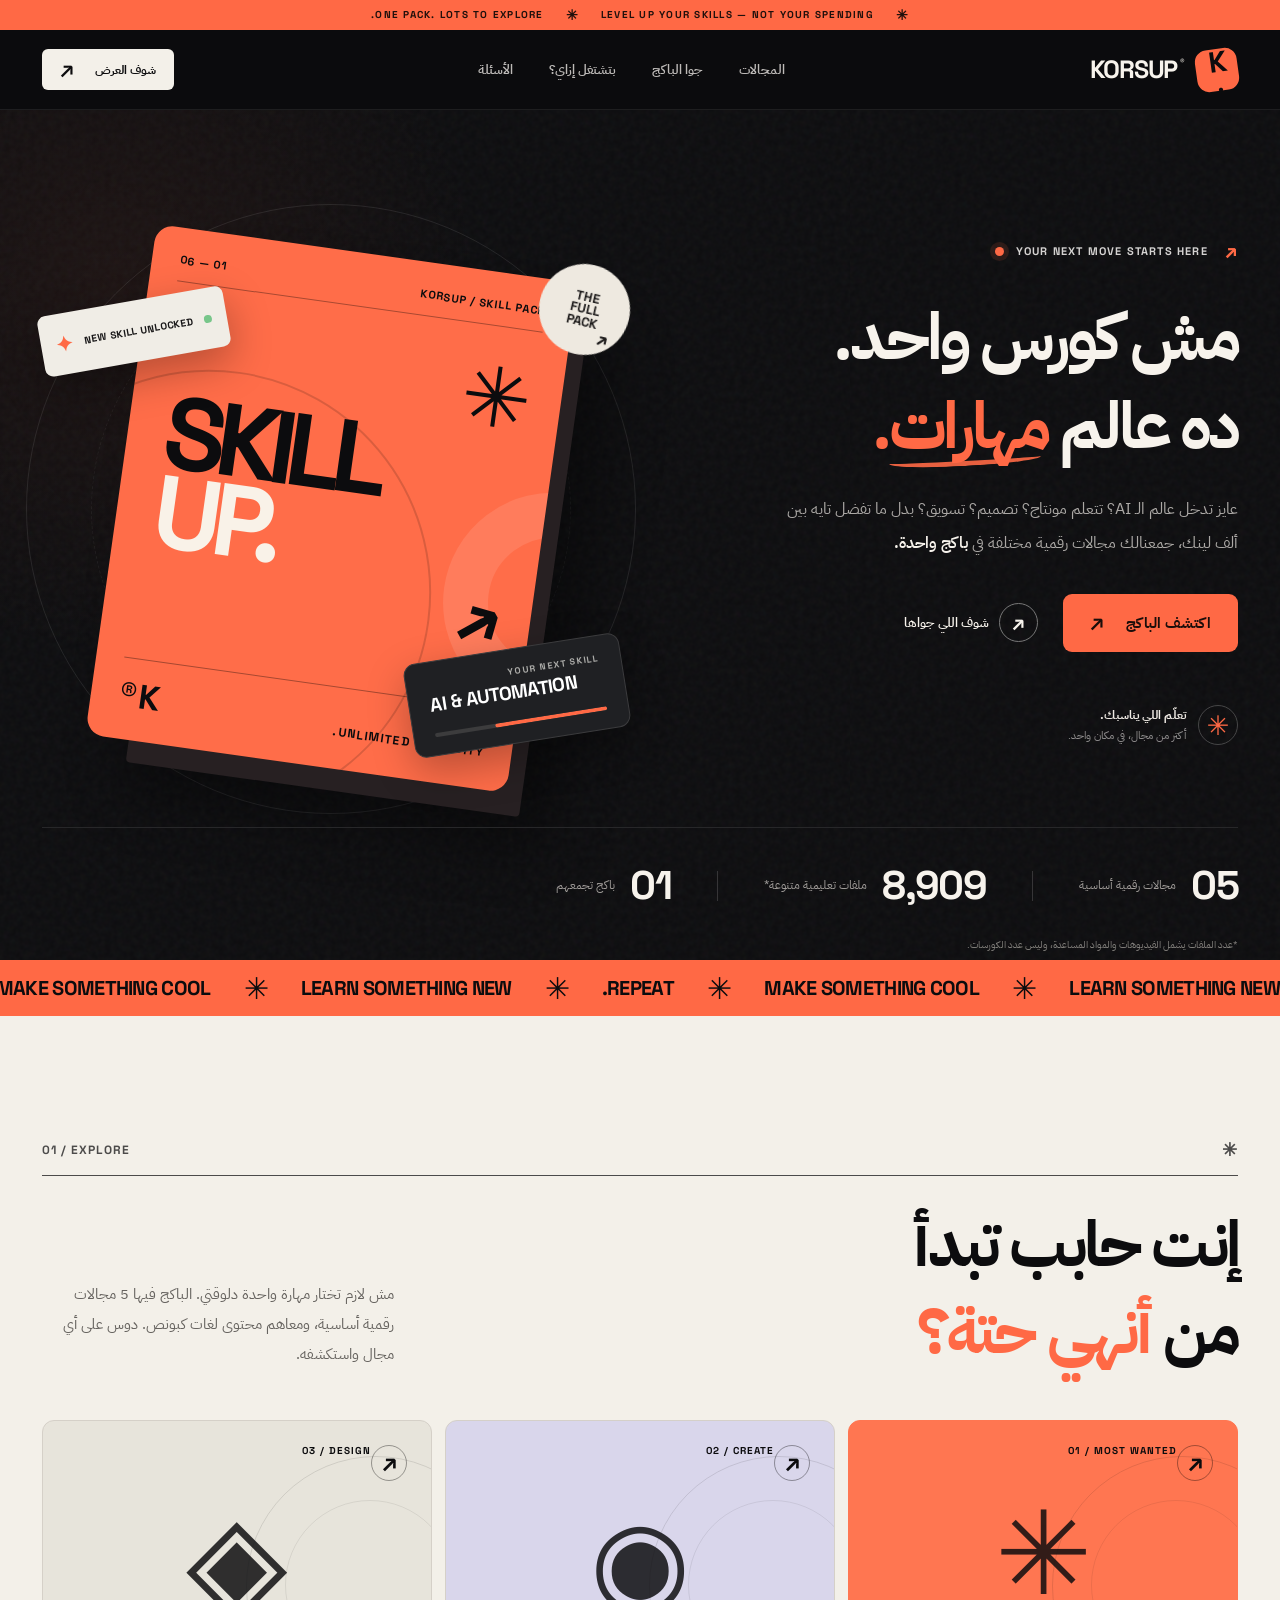
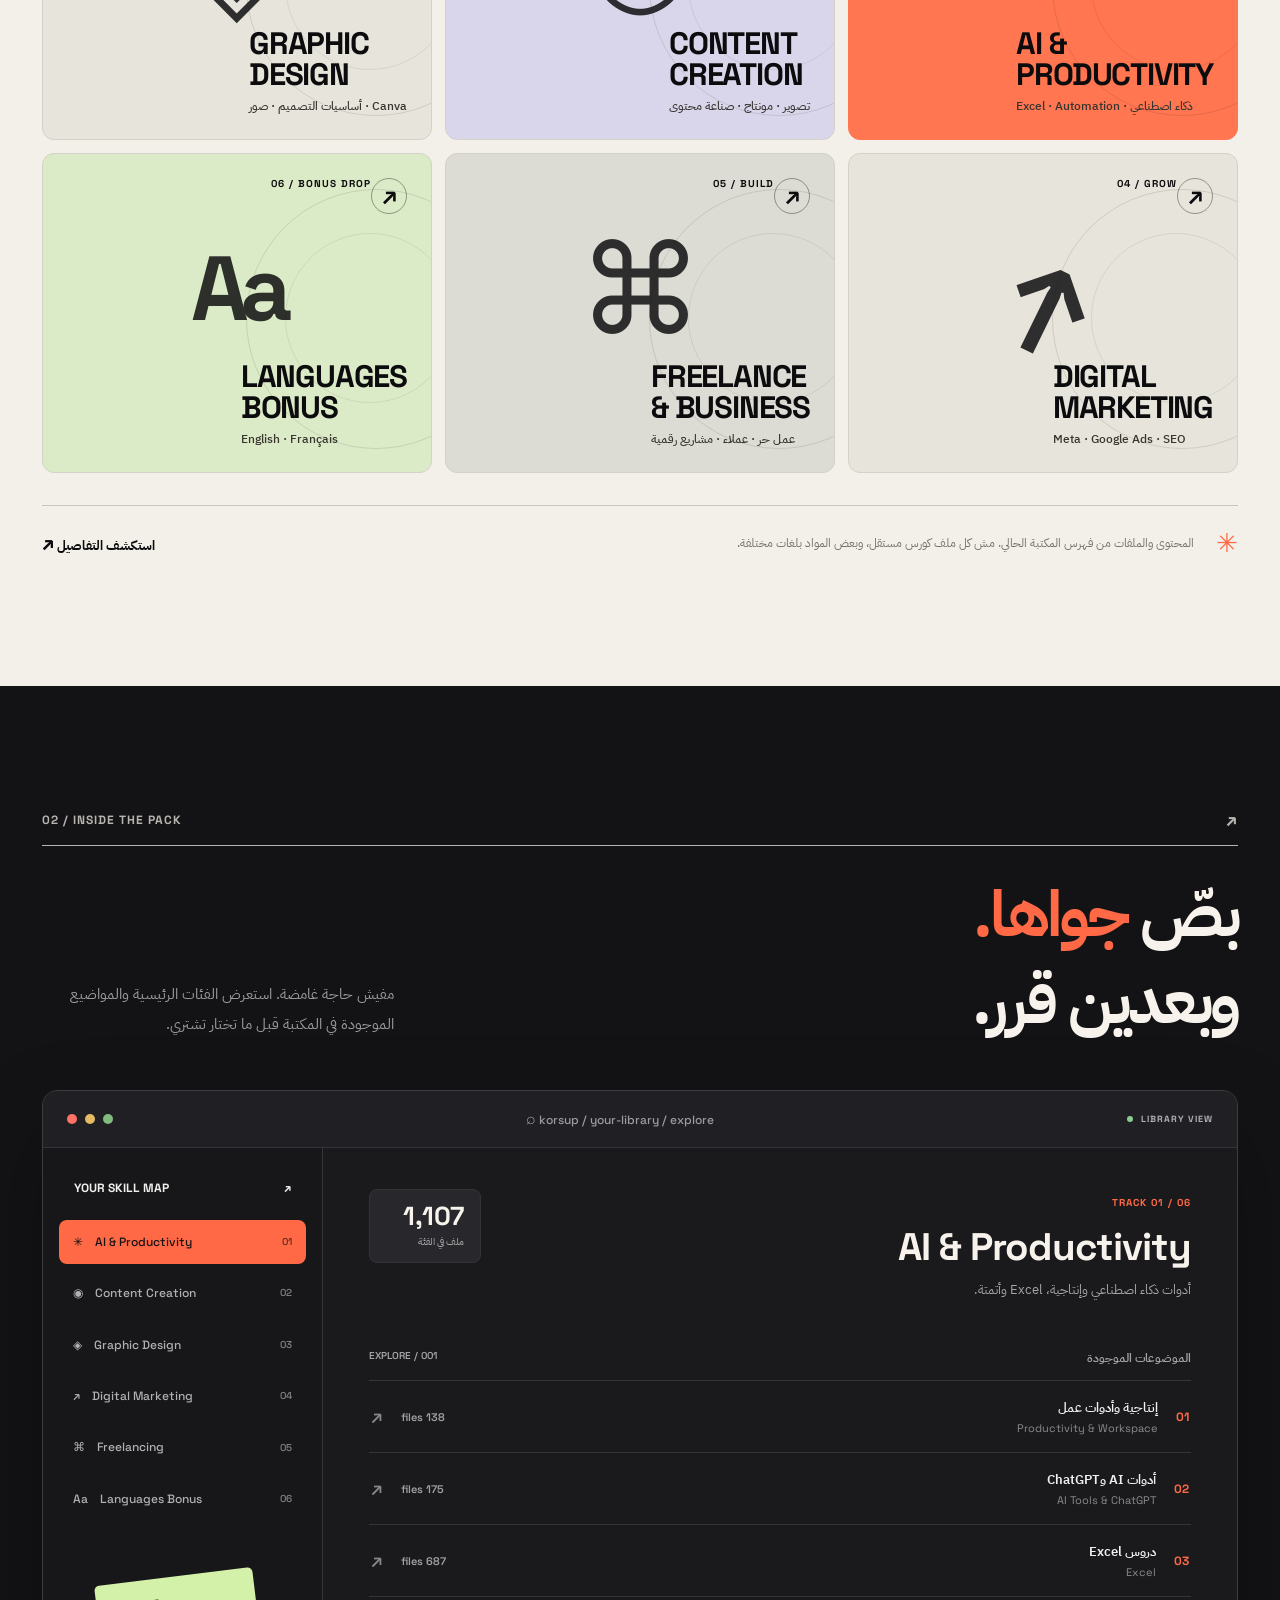
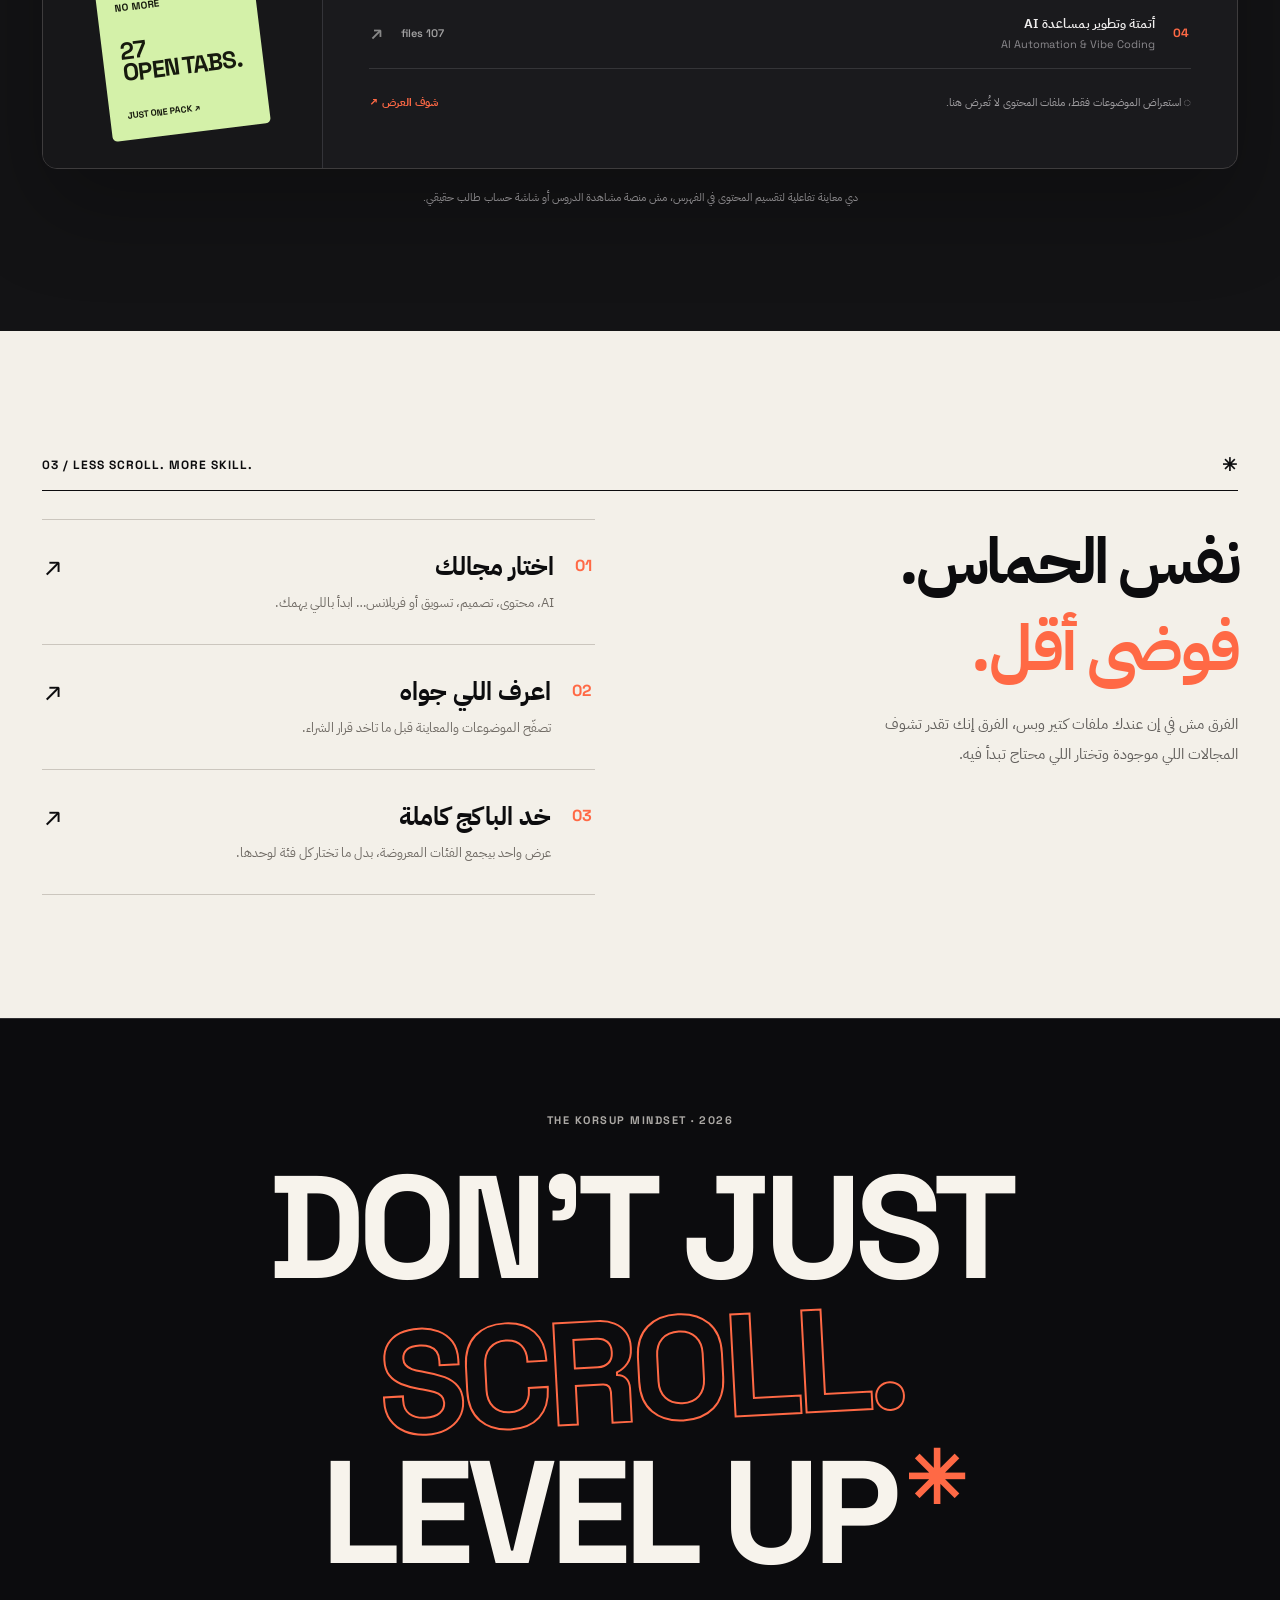
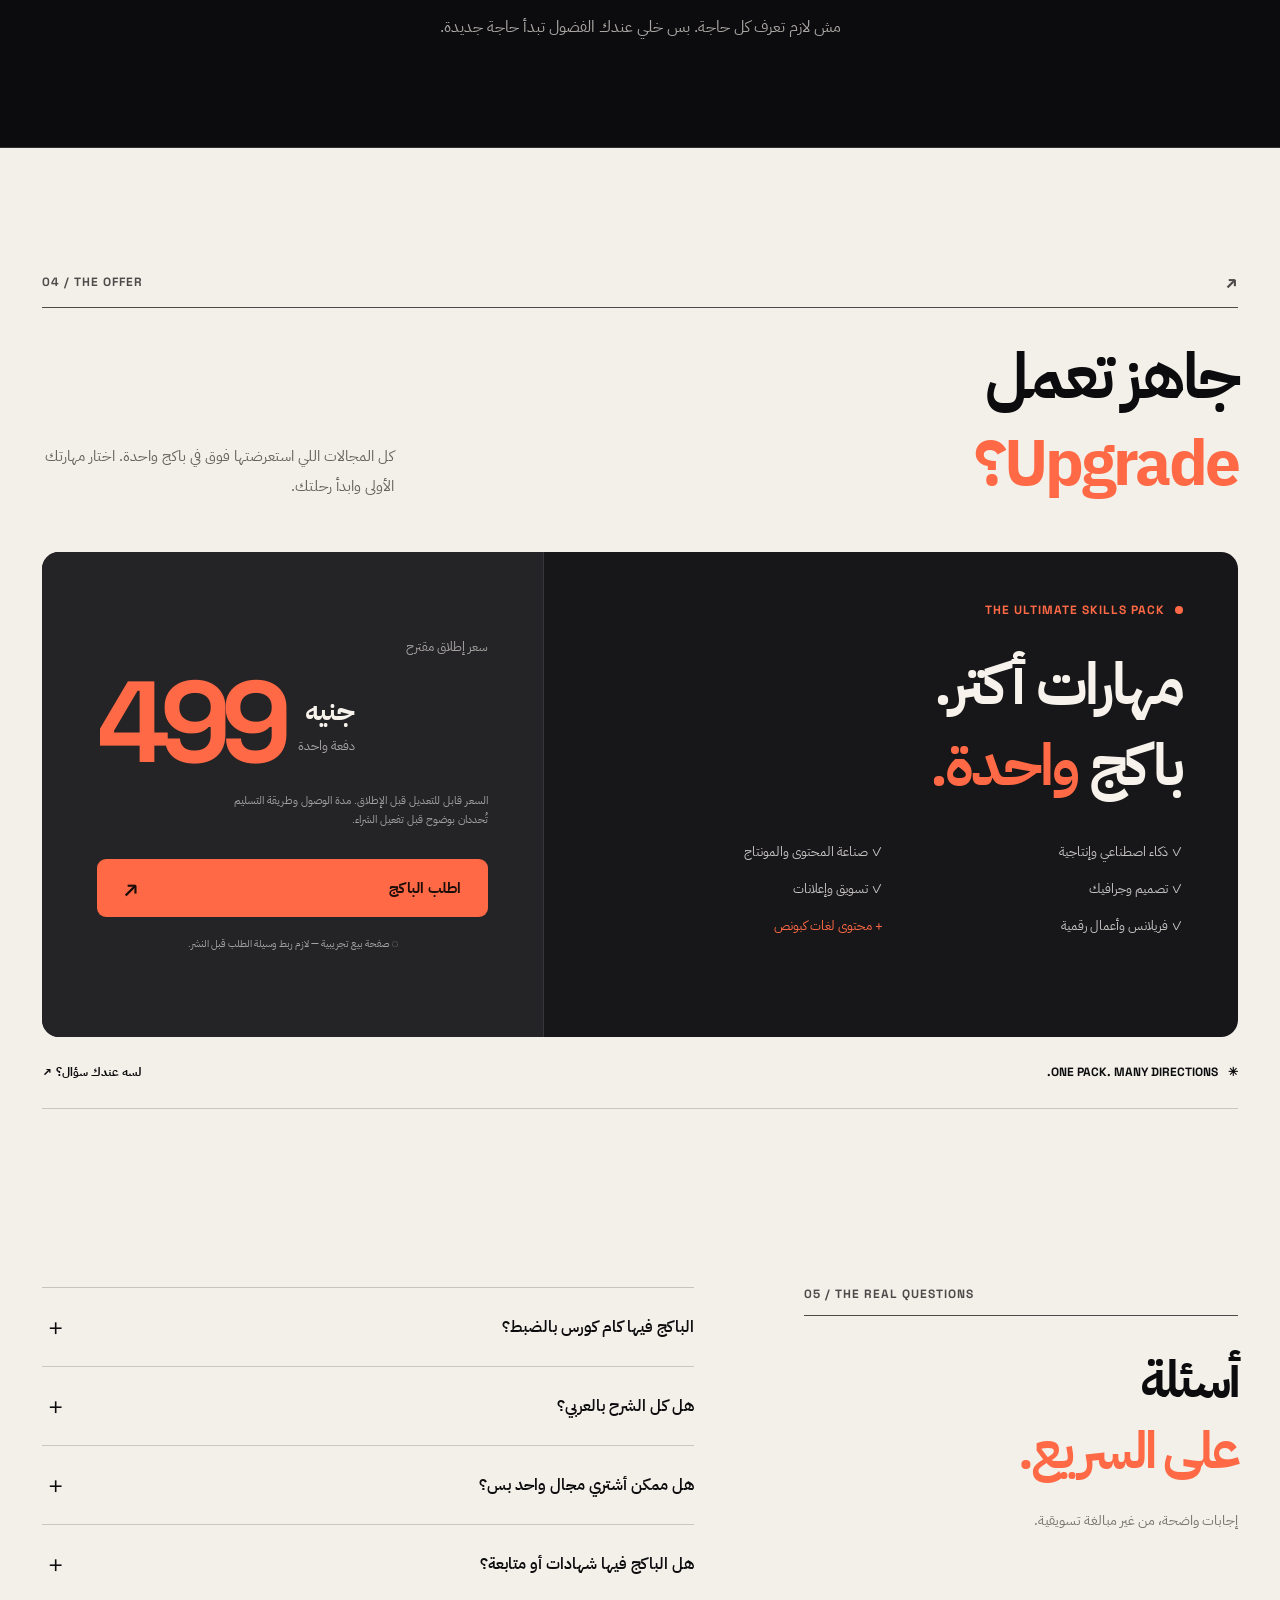
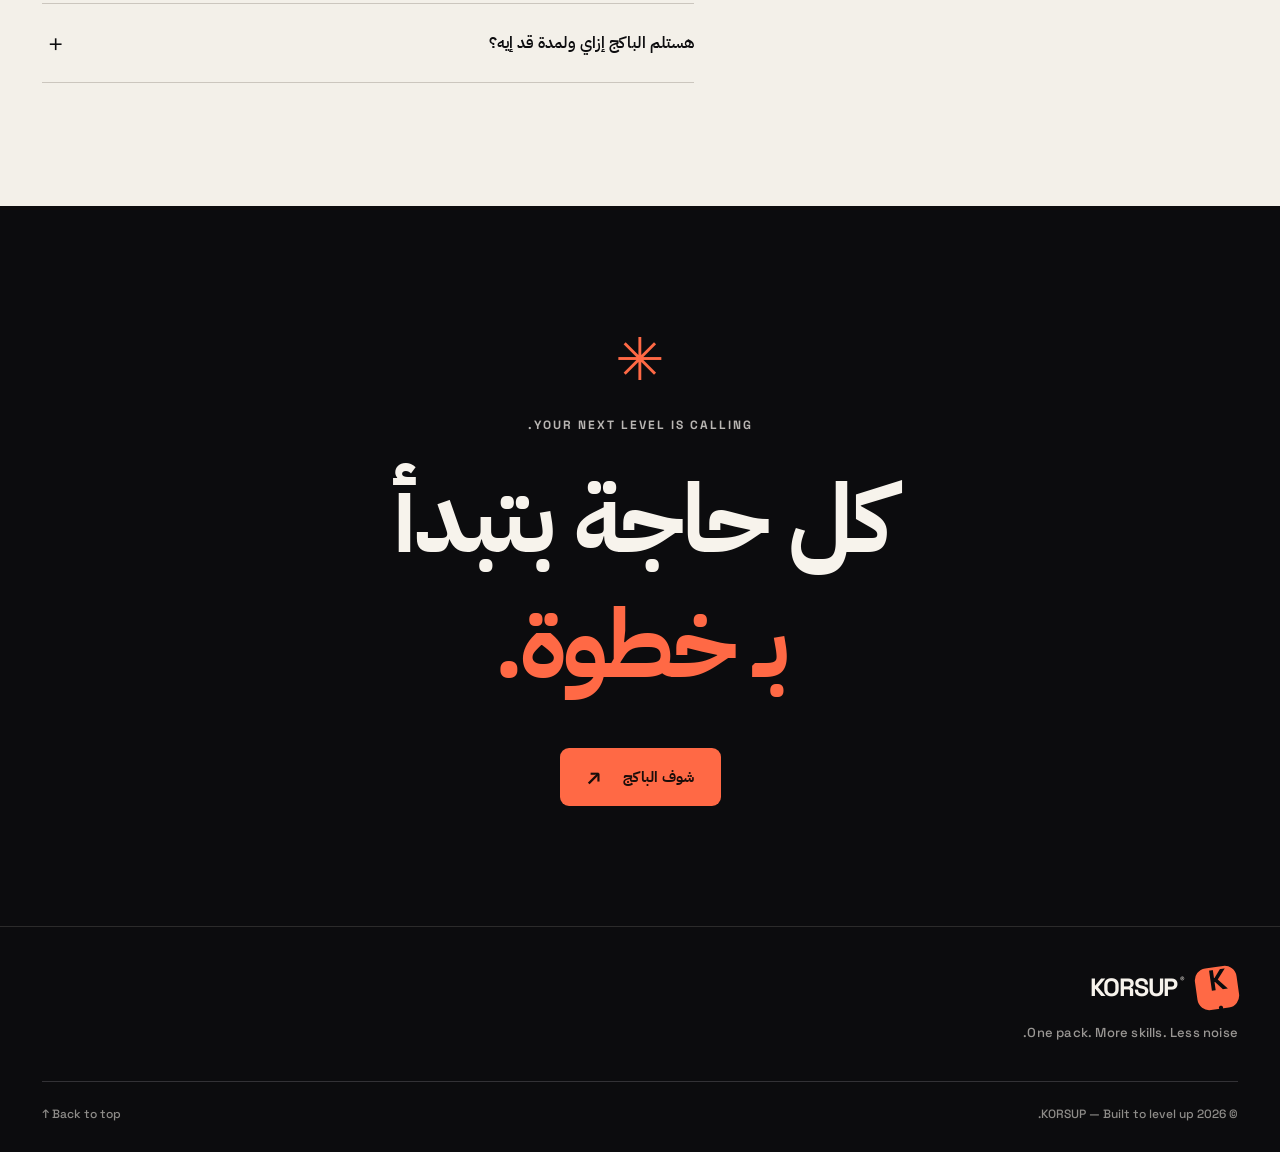
==== index.html @ 6343f60f "Add files via upload" ====
<!doctype html>
<html lang="ar" dir="rtl">
<head>
  <meta charset="utf-8">
  <meta name="viewport" content="width=device-width,initial-scale=1,viewport-fit=cover">
  <meta name="theme-color" content="#0c0c0e">
  <meta name="description" content="KORSUP — باكج مهارات رقمية واحدة تجمع الذكاء الاصطناعي، صناعة المحتوى، التصميم، التسويق والفريلانس، مع مواد لتعلّم اللغات. اكتشف المجالات والمحتوى قبل الشراء.">
  <meta property="og:type" content="website">
  <meta property="og:title" content="KORSUP — One Pack. More Skills.">
  <meta property="og:description" content="مش كورس واحد. ده عالم مهارات. اكتشف Ultimate Skills Pack من KORSUP.">
  <title>KORSUP® — مهارات أكتر. باكج واحدة.</title>
  <link rel="preconnect" href="https://fonts.googleapis.com">
  <link rel="preconnect" href="https://fonts.gstatic.com" crossorigin>
  <link href="https://fonts.googleapis.com/css2?family=IBM+Plex+Sans+Arabic:wght@400;500;600;700&family=Space+Grotesk:wght@400;500;600;700&display=swap" rel="stylesheet">
  <link rel="stylesheet" href="styles.css">
  <script defer src="script.js"></script>
</head>
<body>
  <div class="progress" id="progress" aria-hidden="true"></div>
  <a href="#main" class="skip-link">تخطَّ إلى المحتوى</a>
  <div class="announcement"><span class="announcement-star" aria-hidden="true">✳</span><span>LEVEL UP YOUR SKILLS — NOT YOUR SPENDING</span><span class="announcement-star" aria-hidden="true">✳</span><span>ONE PACK. LOTS TO EXPLORE.</span></div>

  <header class="site-header" id="top">
    <div class="container header-inner">
      <a class="logo" href="#top" aria-label="KORSUP الصفحة الرئيسية"><span class="logo-icon" aria-hidden="true">K<span class="logo-dot">.</span></span><span class="logo-type" dir="ltr">KORSUP<span class="logo-reg">®</span></span></a>
      <nav class="desktop-nav" aria-label="القائمة الرئيسية">
        <a href="#paths">المجالات</a>
        <a href="#preview">جوا الباكج</a>
        <a href="#how">بتشتغل إزاي؟</a>
        <a href="#faq">الأسئلة</a>
      </nav>
      <div class="header-actions"><a class="button button-small button-light" href="#offer">شوف العرض <span aria-hidden="true">↗</span></a><button class="menu-toggle" id="menuToggle" type="button" aria-expanded="false" aria-controls="mobileMenu" aria-label="فتح القائمة"><span></span><span></span></button></div>
    </div>
    <nav class="mobile-nav" id="mobileMenu" aria-label="قائمة الهاتف" hidden><a href="#paths">المجالات</a><a href="#preview">جوا الباكج</a><a href="#how">بتشتغل إزاي؟</a><a href="#faq">الأسئلة</a><a href="#offer">العرض</a></nav>
  </header>

  <main id="main">
    <section class="hero dark-zone" aria-labelledby="heroTitle">
      <div class="hero-grain" aria-hidden="true"></div>
      <div class="container hero-layout">
        <div class="hero-copy">
          <div class="eyebrow"><span class="eyebrow-dot" aria-hidden="true"></span> YOUR NEXT MOVE STARTS HERE <span class="eyebrow-arrow" aria-hidden="true">↗</span></div>
          <h1 id="heroTitle">مش كورس واحد.<br><span class="hero-last">ده عالم <em>مهارات<span class="scribble" aria-hidden="true"></span></em><span class="hero-period">.</span></span></h1>
          <p class="hero-description">عايز تدخل عالم الـ AI؟ تتعلم مونتاج؟ تصميم؟ تسويق؟ بدل ما تفضل تايه بين ألف لينك، جمعنالك مجالات رقمية مختلفة في <strong>باكج واحدة.</strong></p>
          <div class="hero-cta"><a class="button button-orange" href="#offer">اكتشف الباكج <span aria-hidden="true">↗</span></a><a class="text-link" href="#preview"><span class="play-circle" aria-hidden="true">↗</span> شوف اللي جواها</a></div>
          <div class="hero-proof"><div class="proof-symbol" aria-hidden="true">✳</div><div><strong>تعلّم اللي يناسبك.</strong><span>أكتر من مجال، في مكان واحد.</span></div></div>
        </div>
        <div class="hero-art" aria-label="تصميم بصري يوضح باكج KORSUP للمهارات الرقمية">
          <div class="art-orbit orbit-one" aria-hidden="true"></div><div class="art-orbit orbit-two" aria-hidden="true"></div>
          <div class="visual-poster">
            <div class="poster-header"><span dir="ltr">KORSUP / SKILL PACK</span><span>01 — 06</span></div>
            <div class="poster-body"><span class="poster-asterisk" aria-hidden="true">✳</span><div class="poster-word" dir="ltr">SKILL<br><span>UP.</span></div><span class="poster-dash" aria-hidden="true">↗</span></div>
            <div class="poster-footer"><span>ONE PACK.<br>UNLIMITED CURIOSITY.</span><span class="poster-badge" aria-hidden="true">K®</span></div>
          </div>
          <div class="floating-note note-top"><span class="note-dot"></span><span dir="ltr">NEW SKILL UNLOCKED</span><strong>✦</strong></div>
          <div class="floating-note note-bottom"><span class="note-small">YOUR NEXT SKILL</span><strong id="changingSkill" dir="ltr">AI & AUTOMATION</strong><span class="note-progress"><i></i></span></div>
          <div class="stamp" aria-hidden="true"><span>THE<br>FULL<br>PACK</span><b>↗</b></div>
        </div>
      </div>
      <div class="container hero-stats"><div class="hero-stat"><strong>05</strong><span>مجالات رقمية أساسية</span></div><i aria-hidden="true"></i><div class="hero-stat"><strong>8,909</strong><span>ملفات تعليمية متنوعة*</span></div><i aria-hidden="true"></i><div class="hero-stat"><strong>01</strong><span>باكج تجمعهم</span></div><span class="stats-note">*عدد الملفات يشمل الفيديوهات والمواد المساعدة، وليس عدد الكورسات.</span></div>
    </section>

    <div class="motion-strip" aria-hidden="true"><div class="motion-track"><span>LEARN SOMETHING NEW</span><b>✳</b><span>MAKE SOMETHING COOL</span><b>✳</b><span>REPEAT.</span><b>✳</b><span>LEARN SOMETHING NEW</span><b>✳</b><span>MAKE SOMETHING COOL</span><b>✳</b><span>REPEAT.</span><b>✳</b></div></div>

    <section class="paths-section light-zone section-space" id="paths" aria-labelledby="pathsTitle">
      <div class="container">
        <div class="section-head reveal"><div class="section-label"><span>01 / EXPLORE</span><span class="section-cross" aria-hidden="true">✳</span></div><div class="section-head-grid"><h2 id="pathsTitle">إنت حابب تبدأ<br>من <span class="orange-ink">أنهي حتة؟</span></h2><p>مش لازم تختار مهارة واحدة دلوقتي. الباكج فيها 5 مجالات رقمية أساسية، ومعاهم محتوى لغات كبونص. دوس على أي مجال واستكشفه.</p></div></div>
        <div class="path-grid" id="pathGrid">
          <button class="path-card is-active" data-path="0" aria-pressed="true" type="button"><span class="path-card-top"><small>01 / MOST WANTED</small><span class="card-arrow">↗</span></span><span class="path-glyph glyph-ai" aria-hidden="true">✳</span><span class="path-card-bottom"><strong>AI &<br>PRODUCTIVITY</strong><span>ذكاء اصطناعي · Excel · Automation</span></span></button>
          <button class="path-card" data-path="1" aria-pressed="false" type="button"><span class="path-card-top"><small>02 / CREATE</small><span class="card-arrow">↗</span></span><span class="path-glyph glyph-video" aria-hidden="true">◉</span><span class="path-card-bottom"><strong>CONTENT<br>CREATION</strong><span>تصوير · مونتاج · صناعة محتوى</span></span></button>
          <button class="path-card" data-path="2" aria-pressed="false" type="button"><span class="path-card-top"><small>03 / DESIGN</small><span class="card-arrow">↗</span></span><span class="path-glyph glyph-design" aria-hidden="true">◈</span><span class="path-card-bottom"><strong>GRAPHIC<br>DESIGN</strong><span>Canva · أساسيات التصميم · صور</span></span></button>
          <button class="path-card" data-path="3" aria-pressed="false" type="button"><span class="path-card-top"><small>04 / GROW</small><span class="card-arrow">↗</span></span><span class="path-glyph glyph-market" aria-hidden="true">↗</span><span class="path-card-bottom"><strong>DIGITAL<br>MARKETING</strong><span>Meta · Google Ads · SEO</span></span></button>
          <button class="path-card" data-path="4" aria-pressed="false" type="button"><span class="path-card-top"><small>05 / BUILD</small><span class="card-arrow">↗</span></span><span class="path-glyph glyph-freelance" aria-hidden="true">⌘</span><span class="path-card-bottom"><strong>FREELANCE<br>& BUSINESS</strong><span>عمل حر · عملاء · مشاريع رقمية</span></span></button>
          <button class="path-card path-bonus" data-path="5" aria-pressed="false" type="button"><span class="path-card-top"><small>06 / BONUS DROP</small><span class="card-arrow">↗</span></span><span class="path-glyph glyph-lang" aria-hidden="true">Aa</span><span class="path-card-bottom"><strong>LANGUAGES<br>BONUS</strong><span>English · Français</span></span></button>
        </div>
        <div class="path-footnote reveal"><span>✳</span><p>المحتوى والملفات من فهرس المكتبة الحالي. مش كل ملف كورس مستقل، وبعض المواد بلغات مختلفة.</p><a href="#preview">استكشف التفاصيل <span aria-hidden="true">↗</span></a></div>
      </div>
    </section>

    <section class="preview-section dark-zone section-space" id="preview" aria-labelledby="previewTitle">
      <div class="container"><div class="section-head preview-head reveal"><div class="section-label"><span>02 / INSIDE THE PACK</span><span class="section-cross" aria-hidden="true">↗</span></div><div class="section-head-grid"><h2 id="previewTitle">بصّ <span class="orange-ink">جواها.</span><br>وبعدين قرر.</h2><p>مفيش حاجة غامضة. استعرض الفئات الرئيسية والمواضيع الموجودة في المكتبة قبل ما تختار تشتري.</p></div></div>
        <div class="preview-window reveal">
          <div class="window-bar"><div class="window-lights" aria-hidden="true"><i></i><i></i><i></i></div><div class="window-url" dir="ltr"><span aria-hidden="true">⌕</span> korsup / your-library / explore</div><span class="window-live"><i></i> LIBRARY VIEW</span></div>
          <div class="window-body"><aside class="window-sidebar"><div class="sidebar-title" dir="ltr">YOUR SKILL MAP <span>↗</span></div><div class="preview-tabs" id="previewTabs" role="tablist" aria-label="استكشاف مجالات الباكج"><button type="button" class="preview-tab is-active" data-tab="0" role="tab" aria-selected="true">✳ <span>AI & Productivity</span><small>01</small></button><button type="button" class="preview-tab" data-tab="1" role="tab" aria-selected="false">◉ <span>Content Creation</span><small>02</small></button><button type="button" class="preview-tab" data-tab="2" role="tab" aria-selected="false">◈ <span>Graphic Design</span><small>03</small></button><button type="button" class="preview-tab" data-tab="3" role="tab" aria-selected="false">↗ <span>Digital Marketing</span><small>04</small></button><button type="button" class="preview-tab" data-tab="4" role="tab" aria-selected="false">⌘ <span>Freelancing</span><small>05</small></button><button type="button" class="preview-tab" data-tab="5" role="tab" aria-selected="false">Aa <span>Languages Bonus</span><small>06</small></button></div><div class="sidebar-sticker"><span>NO MORE</span><strong>27<br>OPEN TABS.</strong><span>JUST ONE PACK ↗</span></div></aside>
          <div class="window-content" id="previewPanel" role="tabpanel" aria-live="polite"><div class="window-heading"><div><span class="mini-overline" id="previewIndex">TRACK 01 / 06</span><h3 id="previewName" dir="ltr">AI & Productivity</h3><p id="previewDesc">أدوات ذكاء اصطناعي وإنتاجية، Excel وأتمتة.</p></div><span class="preview-count"><strong id="previewCount">1,107</strong><small>ملف في الفئة</small></span></div><div class="module-heading"><span>الموضوعات الموجودة</span><span>EXPLORE / 001</span></div><div class="module-list" id="moduleList"></div><div class="preview-bottom"><span>◌ استعراض الموضوعات فقط، ملفات المحتوى لا تُعرض هنا.</span><a href="#offer">شوف العرض <span aria-hidden="true">↗</span></a></div></div></div>
        </div>
        <p class="preview-caption">دي معاينة تفاعلية لتقسيم المحتوى في الفهرس، مش منصة مشاهدة الدروس أو شاشة حساب طالب حقيقي.</p>
      </div>
    </section>

    <section class="difference-section light-zone section-space" id="how" aria-labelledby="howTitle"><div class="container"><div class="section-label reveal"><span>03 / LESS SCROLL. MORE SKILL.</span><span class="section-cross" aria-hidden="true">✳</span></div><div class="difference-layout"><div class="difference-title reveal"><h2 id="howTitle">نفس الحماس.<br><span class="orange-ink">فوضى أقل.</span></h2><p>الفرق مش في إن عندك ملفات كتير وبس، الفرق إنك تقدر تشوف المجالات اللي موجودة وتختار اللي محتاج تبدأ فيه.</p></div><div class="steps"><div class="step reveal"><span class="step-number">01</span><div><h3>اختار مجالك</h3><p>AI، محتوى، تصميم، تسويق أو فريلانس… ابدأ باللي يهمك.</p></div><span class="step-arrow">↗</span></div><div class="step reveal"><span class="step-number">02</span><div><h3>اعرف اللي جواه</h3><p>تصفّح الموضوعات والمعاينة قبل ما تاخد قرار الشراء.</p></div><span class="step-arrow">↗</span></div><div class="step reveal"><span class="step-number">03</span><div><h3>خد الباكج كاملة</h3><p>عرض واحد بيجمع الفئات المعروضة، بدل ما تختار كل فئة لوحدها.</p></div><span class="step-arrow">↗</span></div></div></div></div></section>

    <section class="manifesto-section dark-zone" aria-label="رسالة KORSUP"><div class="container manifesto-wrap"><div class="manifesto-caption">THE KORSUP MINDSET · 2026</div><div class="manifesto-type" dir="ltr"><span>DON'T JUST</span><span class="manifesto-stroke">SCROLL.</span><span>LEVEL UP<span class="manifesto-star">✳</span></span></div><p>مش لازم تعرف كل حاجة. بس خلي عندك الفضول تبدأ حاجة جديدة.</p></div></section>

    <section class="offer-section light-zone section-space" id="offer" aria-labelledby="offerTitle"><div class="container"><div class="section-head reveal"><div class="section-label"><span>04 / THE OFFER</span><span class="section-cross" aria-hidden="true">↗</span></div><div class="section-head-grid"><h2 id="offerTitle">جاهز تعمل<br><span class="orange-ink">Upgrade؟</span></h2><p>كل المجالات اللي استعرضتها فوق في باكج واحدة. اختار مهارتك الأولى وابدأ رحلتك.</p></div></div>
      <div class="offer-card reveal"><div class="offer-decoration" aria-hidden="true">K<span>✳</span></div><div class="offer-left"><div class="offer-kicker"><span class="offer-dot"></span><span dir="ltr">THE ULTIMATE SKILLS PACK</span></div><h3>مهارات أكتر.<br>باكج <span>واحدة.</span></h3><div class="offer-includes"><span>✓ ذكاء اصطناعي وإنتاجية</span><span>✓ صناعة المحتوى والمونتاج</span><span>✓ تصميم وجرافيك</span><span>✓ تسويق وإعلانات</span><span>✓ فريلانس وأعمال رقمية</span><span>+ محتوى لغات كبونص</span></div></div><div class="offer-right"><div class="offer-price-label">سعر إطلاق مقترح</div><div class="price-line"><strong id="visiblePrice">499</strong><div><b>جنيه</b><span>دفعة واحدة</span></div></div><p class="offer-price-note">السعر قابل للتعديل قبل الإطلاق. مدة الوصول وطريقة التسليم تُحددان بوضوح قبل تفعيل الشراء.</p><button class="button button-orange offer-buy" type="button" data-buy>اطلب الباكج <span aria-hidden="true">↗</span></button><span class="offer-safe">◌ صفحة بيع تجريبية — لازم ربط وسيلة الطلب قبل النشر.</span></div></div>
      <div class="offer-closer"><div>✳ <span>ONE PACK. MANY DIRECTIONS.</span></div><a href="#faq">لسه عندك سؤال؟ <span aria-hidden="true">↗</span></a></div>
    </div></section>

    <section class="faq-section light-zone section-space" id="faq" aria-labelledby="faqTitle"><div class="container faq-layout"><div class="faq-intro reveal"><div class="section-label"><span>05 / THE REAL QUESTIONS</span></div><h2 id="faqTitle">أسئلة<br><span class="orange-ink">على السريع.</span></h2><p>إجابات واضحة، من غير مبالغة تسويقية.</p></div><div class="faq-list reveal"><details><summary>الباكج فيها كام كورس بالضبط؟ <span>+</span></summary><p>الفهرس الحالي بيضم 8,909 ملف في 645 مجلد، لكن الرقم مش عدد الكورسات؛ لأنه يشمل فيديوهات وصوتيات ومواد مساعدة. تقدر تستكشف الفئات الأساسية قبل الشراء.</p></details><details><summary>هل كل الشرح بالعربي؟ <span>+</span></summary><p>لا. المحتوى من مصادر وموضوعات مختلفة، فممكن تلاقي شرح بالعربي أو الإنجليزي أو لغات أخرى. راجع معاينة كل مسار وتفاصيله قبل الشراء.</p></details><details><summary>هل ممكن أشتري مجال واحد بس؟ <span>+</span></summary><p>العرض الحالي مصمم كباكج واحدة تشمل المجالات الموضحة. ممكن يتم طرح عروض متخصصة في المستقبل، لكنها مش جزء من العرض الحالي.</p></details><details><summary>هل الباكج فيها شهادات أو متابعة؟ <span>+</span></summary><p>النسخة المعروضة هنا بتبيع الوصول للمحتوى المرخّص فقط. مفيش وعود بشهادات أو متابعة أو توظيف ضمن العرض الحالي.</p></details><details><summary>هستلم الباكج إزاي ولمدة قد إيه؟ <span>+</span></summary><p>تفاصيل التسليم ومدة الوصول لازم تتحدد وتظهر بوضوح قبل إطلاق الدفع. النسخة الحالية نموذج للصفحة التسويقية وليست متجرًا مفعّلًا.</p></details></div></div></section>

    <section class="closing-section dark-zone"><div class="container closing-content"><div class="closing-spark" aria-hidden="true">✳</div><p>YOUR NEXT LEVEL IS CALLING.</p><h2>كل حاجة بتبدأ<br><em>بـ خطوة.</em></h2><a href="#offer" class="button button-orange">شوف الباكج <span aria-hidden="true">↗</span></a></div></section>
  </main>

  <footer class="footer dark-zone"><div class="container footer-content"><a class="logo footer-logo" href="#top"><span class="logo-icon">K<span class="logo-dot">.</span></span><span class="logo-type" dir="ltr">KORSUP<span class="logo-reg">®</span></span></a><p>One pack. More skills. Less noise.</p><div class="footer-row"><span>© <span id="year">2026</span> KORSUP — Built to level up.</span><a href="#top">Back to top ↑</a></div></div></footer>
  <div class="mobile-purchase-bar"><div><small>ULTIMATE SKILLS PACK</small><strong><span id="mobilePrice">499</span> جنيه</strong></div><button type="button" data-buy>اطلب الباكج ↗</button></div>

  <dialog class="checkout-modal" id="checkoutModal" aria-labelledby="modalTitle"><form method="dialog" class="modal-shell"><button class="modal-close" type="submit" aria-label="إغلاق">✕</button><span class="modal-kicker">KORSUP / ORDER</span><h2 id="modalTitle">جاهز تبدأ؟ <span>↗</span></h2><p id="modalDescription">تم تجهيز واجهة الطلب. لإرسال طلب حقيقي، لازم تضيف رابط الدفع أو رقم واتساب المشروع في ملف script.js.</p><div class="modal-summary"><span>ULTIMATE SKILLS PACK</span><strong><span id="modalPrice">499</span> EGP</strong></div><label for="buyerName">اسمك (اختياري)</label><input id="buyerName" name="name" maxlength="60" autocomplete="name" placeholder="اكتب اسمك هنا"><button type="button" class="button button-orange modal-order" id="orderAction">نسخ تفاصيل الطلب ↗</button><span id="orderFeedback" class="order-feedback" role="status" aria-live="polite"></span><small>لا يتم جمع أو إرسال بياناتك إلى خادم من هذه الصفحة. زر الطلب يعمل عبر رابط دفع أو واتساب بعد ربطه.</small></form></dialog>
</body>
</html>
---- styles.css ----
:root{--ink:#0c0c0e;--ink2:#141416;--paper:#f3f0e9;--orange:#ff6945;--orange2:#ff8a5c;--text:#f7f3ec;--muted:#9b9996;--border:rgba(255,255,255,.13);--font-ar:'IBM Plex Sans Arabic',system-ui,-apple-system,Segoe UI,sans-serif;--font-en:'Space Grotesk',Arial,sans-serif}
*,*::before,*::after{box-sizing:border-box}
html{scroll-behavior:smooth;scroll-padding-top:90px}
body{margin:0;font-family:var(--font-ar);background:var(--ink);color:var(--text);-webkit-font-smoothing:antialiased;overflow-x:hidden}
body.modal-open{overflow:hidden}
::selection{background:var(--orange);color:var(--ink)}
a{color:inherit;text-decoration:none}button,input{font:inherit}button{cursor:pointer}button:focus-visible,a:focus-visible,summary:focus-visible,input:focus-visible{outline:3px solid var(--orange);outline-offset:4px}
.container{width:min(1224px,calc(100% - 84px));margin-inline:auto}.dark-zone{background:var(--ink);color:var(--text)}.light-zone{background:var(--paper);color:var(--ink)}.section-space{padding:123px 0}.skip-link{position:absolute;z-index:200;top:-90px;inset-inline-start:20px;background:var(--orange);padding:10px 16px;color:var(--ink)}.skip-link:focus{top:10px}
.progress{height:3px;position:fixed;z-index:110;top:0;right:0;width:0;background:var(--orange);transform-origin:right}
.announcement{height:30px;background:var(--orange);color:#20100c;display:flex;gap:22px;align-items:center;justify-content:center;font:700 10px/1 var(--font-en);letter-spacing:1.25px;white-space:nowrap;overflow:hidden}.announcement-star{font-size:14px;line-height:1}
.site-header{position:sticky;z-index:100;top:0;background:rgba(12,12,14,.92);backdrop-filter:blur(24px);border-bottom:1px solid rgba(255,255,255,.08)}.header-inner{height:79px;display:flex;align-items:center;justify-content:space-between;gap:32px}.logo{display:flex;align-items:center;gap:11px;flex-shrink:0}.logo-icon{display:grid;place-items:center;background:var(--orange);color:var(--ink);font:700 29px/.9 var(--font-en);width:42px;height:42px;letter-spacing:-3px;transform:rotate(-8deg);border-radius:12px}.logo-dot{font-size:22px}.logo-type{font:700 25px/.95 var(--font-en);letter-spacing:-1.3px;direction:ltr;white-space:nowrap}.logo-reg{font-size:9px;vertical-align:top;letter-spacing:0;margin-left:3px}.desktop-nav{display:flex;align-items:center;gap:36px}.desktop-nav a{font-size:13px;color:#bdbab8;font-weight:600;transition:color .2s}.desktop-nav a:hover{color:var(--orange)}.header-actions{display:flex;gap:12px;align-items:center}.button{display:inline-flex;align-items:center;justify-content:center;gap:22px;border:0;border-radius:9px;font-weight:700;min-height:58px;padding:0 27px;white-space:nowrap;transition:transform .25s,background .25s,box-shadow .25s;font-size:15px}.button:hover{transform:translateY(-3px)}.button span[aria-hidden]{font:500 23px/1 var(--font-en)}.button-small{min-height:41px;font-size:12px;gap:21px;padding:0 18px;border-radius:6px}.button-light{color:var(--ink);background:var(--paper)}.button-light:hover{background:white}.button-orange{background:var(--orange);color:#1a0d0a}.button-orange:hover{background:#ff8a67;box-shadow:0 12px 30px rgba(255,105,69,.2)}.menu-toggle{display:none;border:0;background:transparent;color:var(--text);width:44px;height:44px;padding:12px}.menu-toggle span{display:block;width:100%;height:2px;background:currentColor;margin:6px 0;transition:transform .2s}.menu-toggle[aria-expanded=true] span:first-child{transform:translateY(4px) rotate(45deg)}.menu-toggle[aria-expanded=true] span:last-child{transform:translateY(-4px) rotate(-45deg)}.mobile-nav{padding:16px 26px 24px;background:var(--ink2);border-top:1px solid var(--border)}.mobile-nav:not([hidden]){display:flex;flex-direction:column;gap:3px}.mobile-nav a{padding:11px 4px;font-weight:600;color:var(--text)}
.hero{position:relative;overflow:hidden;padding:80px 0 0;isolation:isolate}.hero::before{content:"";width:60vw;height:65vw;position:absolute;inset-block-start:-28%;inset-inline-end:-21%;background:radial-gradient(circle,rgba(255,105,69,.065),transparent 65%);z-index:-1;pointer-events:none}.hero-grain{position:absolute;inset:0;pointer-events:none;opacity:.2;background-image:url("data:image/svg+xml,%3Csvg viewBox='0 0 180 180' xmlns='http://www.w3.org/2000/svg'%3E%3Cfilter id='n'%3E%3CfeTurbulence type='fractalNoise' baseFrequency='.75' numOctaves='2' stitchTiles='stitch'/%3E%3C/filter%3E%3Crect width='100%25' height='100%25' filter='url(%23n)' opacity='.22'/%3E%3C/svg%3E");mix-blend-mode:screen;z-index:-1}.hero-layout{display:grid;grid-template-columns:1fr 1fr;align-items:center;gap:40px;min-height:637px}.hero-copy{position:relative;z-index:5;padding-bottom:35px}.eyebrow{display:inline-flex;gap:12px;align-items:center;font:700 11px/1.4 var(--font-en);letter-spacing:1.2px;color:#d5d3d2;direction:ltr}.eyebrow-dot{width:9px;height:9px;border-radius:50%;background:var(--orange);box-shadow:0 0 0 5px rgba(255,105,69,.12)}.eyebrow-arrow{color:var(--orange);font-size:20px;margin-left:5px}.hero h1{font-size:clamp(55px,5.1vw,85px);line-height:1.35;letter-spacing:-3px;font-weight:700;margin:28px 0 22px;white-space:nowrap}.hero-last{white-space:nowrap}.hero h1 em{color:var(--orange);font-style:normal;position:relative;display:inline-block}.hero-period{color:var(--orange)}.scribble{position:absolute;bottom:4px;left:0;right:7px;height:12px;border-bottom:5px solid var(--orange);border-radius:50%;transform:rotate(-3deg);opacity:.9}.hero-description{font-size:16px;line-height:2.15;color:#aca9a6;max-width:476px;margin:0}.hero-description strong{color:var(--text);font-weight:600}.hero-cta{display:flex;gap:25px;align-items:center;margin-top:33px}.text-link{display:inline-flex;align-items:center;gap:10px;font-size:13px;font-weight:600;transition:color .2s}.text-link:hover{color:var(--orange)}.play-circle{width:39px;height:39px;border-radius:100%;border:1px solid #777;display:grid;place-items:center;font:600 21px/1 var(--font-en)}.hero-proof{display:flex;gap:12px;align-items:center;margin-top:53px}.proof-symbol{width:40px;height:40px;border-radius:50%;border:1px solid #464647;display:grid;place-items:center;color:var(--orange);font-size:27px}.hero-proof div:last-child{display:flex;flex-direction:column;gap:3px}.hero-proof strong{font-size:12px;color:#f0ebe5}.hero-proof span{color:#8f8d8d;font-size:11px}
.hero-art{height:615px;position:relative;display:grid;place-items:center;perspective:1100px}.art-orbit{position:absolute;border:1px solid rgba(255,255,255,.09);border-radius:50%;width:610px;height:610px;pointer-events:none}.orbit-two{width:480px;height:480px;transform:rotate(32deg);border-style:dashed;opacity:.6}.visual-poster{position:relative;width:min(425px,80%);height:515px;border-radius:18px;transform:rotate(8deg);background:#ff6d49;box-shadow:30px 36px 0 -14px #272022, 45px 50px 60px rgba(0,0,0,.38);display:flex;flex-direction:column;justify-content:space-between;overflow:hidden;color:var(--ink);padding:27px 28px;transition:transform .55s cubic-bezier(.2,.7,.2,1)}.hero-art:hover .visual-poster{transform:rotate(4deg) translateY(-5px)}.visual-poster::before{content:"";position:absolute;border:2px solid rgba(0,0,0,.15);width:445px;height:445px;border-radius:50%;top:135px;left:-120px}.visual-poster::after{content:"";position:absolute;width:220px;height:220px;border:45px solid rgba(255,255,255,.1);border-radius:50%;top:210px;right:-130px}.poster-header,.poster-footer{display:flex;align-items:center;justify-content:space-between;position:relative;z-index:1}.poster-header{border-bottom:1px solid rgba(0,0,0,.34);padding-bottom:15px;font:700 11px/1 var(--font-en);letter-spacing:.8px}.poster-body{position:relative;z-index:1}.poster-asterisk{position:absolute;top:-100px;right:2px;font-size:83px;animation:star-spin 23s linear infinite}.poster-word{font:700 clamp(83px,8vw,125px)/.78 var(--font-en);letter-spacing:-10px;transform:translateX(9px)}.poster-word span{color:#f9f2e8}.poster-dash{position:absolute;bottom:-51px;right:0;font:700 69px/.8 var(--font-en);transform:rotate(8deg)}.poster-footer{font:700 12px/1.3 var(--font-en);letter-spacing:1.2px;border-top:1px solid rgba(0,0,0,.35);padding-top:20px}.poster-badge{font:700 34px/1 var(--font-en)}.floating-note{position:absolute;z-index:3;box-shadow:0 15px 40px rgba(0,0,0,.28)}.note-top{top:100px;left:-2px;background:#f0ede6;color:#171617;border-radius:8px;padding:17px 15px;display:flex;gap:10px;align-items:center;transform:rotate(-10deg);font:700 10px var(--font-en);letter-spacing:.4px}.note-top .note-dot{width:8px;height:8px;border-radius:50%;background:#78c68a}.note-top strong{font-size:21px;color:var(--orange)}.note-bottom{bottom:73px;right:-6px;display:flex;flex-direction:column;gap:5px;background:#1f2023;color:white;border:1px solid #3b3b3d;border-radius:12px;padding:18px 21px;min-width:218px;transform:rotate(-9deg)}.note-small{font:700 9px/1 var(--font-en);letter-spacing:1.3px;color:#adadaa}.note-bottom strong{font:700 19px/1.2 var(--font-en);letter-spacing:-.5px;min-height:23px}.note-progress{width:100%;background:#3c3c3d;height:4px;border-radius:8px;margin-top:11px;overflow:hidden}.note-progress i{display:block;height:100%;width:65%;background:var(--orange);border-radius:inherit;animation:load 3.5s ease-in-out infinite alternate}.stamp{position:absolute;right:-10px;top:63px;width:91px;height:91px;display:flex;align-items:center;justify-content:center;flex-direction:column;border-radius:100%;background:#eee9e0;color:#1c1a1a;transform:rotate(13deg);font:700 13px/.93 var(--font-en);z-index:4;text-align:center}.stamp b{position:absolute;bottom:11px;right:16px;font-size:18px}
.hero-stats{min-height:133px;border-top:1px solid #272729;display:flex;align-items:center;justify-content:flex-start;gap:46px;position:relative;padding-bottom:16px}.hero-stats>i{height:30px;border-left:1px solid #363537}.hero-stat{display:flex;align-items:center;gap:15px}.hero-stat strong{font:700 40px/1 var(--font-en);letter-spacing:-1.6px}.hero-stat strong span{color:var(--orange)}.hero-stat>span{font-size:12px;line-height:1.6;color:#a19d9a;max-width:115px}.stats-note{position:absolute;bottom:8px;right:0;color:#807e7a;font-size:10px;max-width:450px}.motion-strip{height:56px;background:var(--orange);color:var(--ink);overflow:hidden;display:flex;align-items:center}.motion-track{display:flex;align-items:center;gap:33px;width:max-content;white-space:nowrap;font:700 20px var(--font-en);letter-spacing:-.7px;animation:marquee 20s linear infinite}.motion-track b{font-size:30px;font-weight:400}
.section-head{margin-bottom:43px}.section-label{display:flex;justify-content:space-between;align-items:center;border-bottom:1px solid currentColor;opacity:.72;padding-bottom:14px;font:700 12px/1.2 var(--font-en);letter-spacing:1px;direction:ltr}.section-cross{font-size:18px}.section-head-grid{display:grid;grid-template-columns:1fr 1fr;gap:40px;align-items:end}.section-head h2,.difference-title h2,.faq-intro h2{font-size:clamp(46px,5vw,78px);line-height:1.37;letter-spacing:-2.8px;margin:26px 0 0;font-weight:700}.section-head-grid p{justify-self:end;max-width:352px;font-size:15px;line-height:2;color:#66635f;margin:0 0 8px}.orange-ink{color:var(--orange)}
.path-grid{display:grid;grid-template-columns:repeat(3,1fr);gap:13px}.path-card{position:relative;min-height:320px;border:1px solid #d5d0c8;background:#eae6dd;color:var(--ink);padding:24px;display:flex;flex-direction:column;justify-content:space-between;text-align:right;overflow:hidden;border-radius:12px;isolation:isolate;transition:background .3s,border-color .3s,transform .3s,box-shadow .3s}.path-card:hover{transform:translateY(-5px);box-shadow:0 14px 30px rgba(20,18,16,.08)}.path-card.is-active{background:#ff7651;border-color:#ff7651}.path-card::before{content:"";position:absolute;z-index:-1;width:260px;height:260px;border:1px solid rgba(0,0,0,.11);border-radius:50%;right:-75px;top:35px}.path-card::after{content:"";position:absolute;z-index:-1;width:170px;height:170px;border:1px solid rgba(0,0,0,.08);border-radius:50%;right:-24px;top:79px}.path-card:nth-child(2){background:#d9d6eb}.path-card:nth-child(3){background:#e7e4db}.path-card:nth-child(4){background:#e7e4db}.path-card:nth-child(5){background:#dddcd4}.path-card:nth-child(6){background:#dcebc7}.path-card:nth-child(n).is-active{background:#ff7651}.path-card-top{display:flex;justify-content:space-between;align-items:start;direction:ltr}.path-card-top small{font:700 10px/1.1 var(--font-en);letter-spacing:1px}.card-arrow{font:600 25px/1 var(--font-en);width:36px;height:36px;border:1px solid rgba(0,0,0,.36);display:grid;place-items:center;border-radius:50%;transition:transform .3s}.path-card:hover .card-arrow{transform:rotate(45deg)}.path-glyph{position:absolute;top:75px;left:50%;transform:translateX(-50%);font:500 116px/1 var(--font-en);opacity:.84;pointer-events:none}.glyph-ai{animation:star-spin 28s linear infinite}.glyph-video{font-size:115px;top:83px}.glyph-design{font-size:132px}.glyph-market{font-size:139px;transform:translateX(-50%) rotate(-19deg)}.glyph-freelance{font-size:125px}.glyph-lang{font-weight:700;font-size:91px;top:89px;letter-spacing:-9px}.path-card-bottom{display:flex;flex-direction:column;gap:8px;direction:ltr;text-align:left}.path-card-bottom strong{font:700 31px/.98 var(--font-en);letter-spacing:-1.2px}.path-card-bottom>span{direction:rtl;text-align:left;font-size:12px;font-weight:500;color:#383531}.path-footnote{display:flex;justify-content:space-between;align-items:center;gap:22px;border-top:1px solid #cac5be;margin-top:32px;padding-top:18px}.path-footnote>span{font-size:26px;color:var(--orange)}.path-footnote p{font-size:12px;color:#77736c;margin:0;flex:1}.path-footnote a{font-size:13px;font-weight:700;white-space:nowrap}.path-footnote a span{font:700 20px var(--font-en)}
.preview-section{background:#131315}.preview-head .section-head-grid p{color:#9c9b9c}.preview-window{background:#1a1a1d;border:1px solid #3e3c3d;border-radius:15px;overflow:hidden;box-shadow:0 40px 90px rgba(0,0,0,.25)}.window-bar{height:57px;display:flex;align-items:center;justify-content:space-between;border-bottom:1px solid #333338;padding:0 24px;background:#202024;direction:ltr}.window-lights{display:flex;gap:8px}.window-lights i{width:10px;height:10px;background:#605d60;border-radius:50%}.window-lights i:first-child{background:#ff7266}.window-lights i:nth-child(2){background:#e6ba64}.window-lights i:last-child{background:#82bb7e}.window-url{color:#9e9c9e;font:500 12px/1 var(--font-en)}.window-url span{font-size:16px}.window-live{font:700 9px var(--font-en);letter-spacing:1px;color:#b2b0b1;display:flex;gap:8px;align-items:center}.window-live i{background:#8bcc91;width:6px;height:6px;border-radius:50%}.window-body{display:grid;grid-template-columns:280px 1fr;direction:ltr;min-height:536px}.window-sidebar{direction:ltr;border-right:1px solid #343439;background:#171719;padding:32px 16px;display:flex;flex-direction:column}.sidebar-title{font:700 12px var(--font-en);padding:0 15px 24px;color:#f0efed;display:flex;justify-content:space-between}.preview-tabs{display:flex;flex-direction:column;gap:7px}.preview-tab{border:1px solid transparent;border-radius:8px;background:transparent;color:#b2b0b2;text-align:left;display:flex;align-items:center;gap:12px;padding:14px 13px;min-width:0;font:500 12px/1.2 var(--font-en);transition:background .2s,color .2s}.preview-tab:hover{color:#fff;background:#28282b}.preview-tab.is-active{color:#161213;background:var(--orange)}.preview-tab span{flex:1}.preview-tab small{opacity:.7}.sidebar-sticker{margin:55px auto 3px;transform:rotate(-7deg);background:#d4f1a9;border-radius:5px;color:#171a0e;width:159px;min-height:157px;padding:18px;display:flex;flex-direction:column;align-items:start;justify-content:space-between;font:700 10px var(--font-en)}.sidebar-sticker strong{font:700 24px/.92 var(--font-en);letter-spacing:-1px}.sidebar-sticker>span:last-child{font-size:9px}.window-content{padding:41px 46px 29px;direction:rtl}.window-heading{display:flex;justify-content:space-between;gap:12px;align-items:start}.mini-overline{color:var(--orange);font:700 10px var(--font-en);letter-spacing:1px}.window-heading h3{font:700 clamp(30px,3vw,47px)/1.13 var(--font-en);margin:12px 0 11px;letter-spacing:-1px;text-align:right}.window-heading p{color:#a6a4a5;font-size:13px;margin:0;line-height:1.7}.preview-count{display:flex;flex-direction:column;align-items:start;gap:5px;background:#28282c;border:1px solid #333338;border-radius:8px;padding:13px 16px;min-width:112px}.preview-count strong{font:700 26px/1 var(--font-en)}.preview-count small{color:#aaa;font-size:10px}.module-heading{display:flex;justify-content:space-between;margin-top:48px;padding-bottom:13px;color:#a3a2a4;border-bottom:1px solid #36363a;font-size:12px;font-weight:600}.module-heading span:last-child{font:600 10px var(--font-en)}.module-list{min-height:225px}.module-row{display:flex;align-items:center;gap:18px;border-bottom:1px solid #353538;padding:17px 2px;transition:padding .25s,background .25s}.module-row:hover{padding-inline:10px;background:#232326}.module-number{font:700 12px var(--font-en);color:var(--orange)}.module-name{flex:1;display:flex;flex-direction:column;gap:4px}.module-name strong{font-size:13px;font-weight:600;color:#f0eeee}.module-name small{font:400 11px var(--font-en);color:#8c8a8e}.module-files{color:#a1a0a1;font:600 11px var(--font-en);white-space:nowrap}.module-glyph{font:500 19px var(--font-en);color:#888}.preview-bottom{display:flex;justify-content:space-between;align-items:center;gap:10px;margin-top:25px;font-size:11px;color:#9f9da0}.preview-bottom a{color:var(--orange);font-weight:700;white-space:nowrap}.preview-caption{font-size:11px;color:#89878a;text-align:center;line-height:1.8;margin:19px 0 0}
.difference-layout{display:grid;grid-template-columns:1fr 1fr;gap:90px;margin-top:28px}.difference-title h2{margin:0}.difference-title p{font-size:15px;line-height:2;max-width:360px;color:#625f5c}.steps{border-top:1px solid #cbc6be}.step{border-bottom:1px solid #cbc6be;display:flex;gap:21px;align-items:start;padding:28px 3px}.step-number{font:700 16px var(--font-en);color:var(--orange);padding-top:7px}.step>div{flex:1}.step h3{font-size:25px;line-height:1.5;margin:0 0 6px}.step p{font-size:13px;color:#716c66;line-height:1.9;margin:0;max-width:315px}.step-arrow{font:400 27px var(--font-en)}
.manifesto-section{overflow:hidden;border-top:1px solid #303033;border-bottom:1px solid #303033}.manifesto-wrap{padding:94px 0 89px;text-align:center}.manifesto-caption{font:700 11px var(--font-en);letter-spacing:1.5px;color:#aca9a5}.manifesto-type{font:700 clamp(65px,11.4vw,155px)/.93 var(--font-en);letter-spacing:-7px;display:flex;flex-direction:column;align-items:center;margin:33px 0}.manifesto-type span{display:block}.manifesto-stroke{color:transparent;-webkit-text-stroke:2px var(--orange);transform:rotate(-3deg);margin:7px 0 6px}.manifesto-star{display:inline!important;color:var(--orange);font-size:.5em;margin-left:11px;vertical-align:top;animation:star-spin 27s linear infinite}.manifesto-wrap p{font-size:16px;color:#a9a6a3;line-height:1.8}
.offer-card{background:#171719;border-radius:17px;color:#f7f3ec;display:grid;grid-template-columns:1.16fr .84fr;position:relative;overflow:hidden;min-height:485px}.offer-decoration{position:absolute;color:rgba(255,255,255,.035);font:700 490px/1 var(--font-en);left:-40px;bottom:-105px;pointer-events:none}.offer-decoration span{font-size:100px;position:absolute;top:120px;left:320px;color:rgba(255,105,69,.12)}.offer-left,.offer-right{padding:50px 55px;position:relative;z-index:2}.offer-right{background:#242326;border-right:1px solid #37363a;display:flex;flex-direction:column;align-items:stretch;justify-content:center}.offer-kicker{display:flex;gap:10px;align-items:center;color:var(--orange);font:700 12px var(--font-en);letter-spacing:1px}.offer-dot{height:8px;width:8px;background:var(--orange);border-radius:50%}.offer-left h3{font-size:clamp(43px,4.5vw,63px);line-height:1.4;letter-spacing:-2px;margin:27px 0 36px}.offer-left h3 span{color:var(--orange)}.offer-includes{display:grid;grid-template-columns:1fr 1fr;gap:16px;font-size:13px;color:#c6c3c2;line-height:1.6}.offer-includes span:last-child{color:var(--orange)}.offer-price-label{font-size:13px;color:#a6a2a1}.price-line{display:flex;align-items:center;gap:16px;direction:ltr;justify-content:flex-start;margin:19px 0 8px}.price-line strong{font:700 clamp(95px,9vw,135px)/.83 var(--font-en);letter-spacing:-10px;color:var(--orange)}.price-line>div{display:flex;flex-direction:column;direction:rtl;gap:5px}.price-line b{font-size:27px}.price-line span{font-size:13px;color:#a6a4a6}.offer-price-note{font-size:11px;line-height:1.8;color:#a2a0a1;margin:12px 0 29px;max-width:265px}.offer-buy{width:100%;justify-content:space-between}.offer-safe{font-size:10px;line-height:1.7;color:#a6a3a4;margin-top:18px;text-align:center}.offer-closer{border-bottom:1px solid #cac6be;padding-top:26px;padding-bottom:27px;display:flex;justify-content:space-between;gap:20px}.offer-closer>div{font:700 12px var(--font-en);display:flex;align-items:center;gap:10px}.offer-closer>div:first-letter{color:var(--orange)}.offer-closer>a{font-size:12px;font-weight:700}
.faq-section{padding-top:55px}.faq-layout{display:grid;grid-template-columns:.8fr 1.2fr;gap:110px}.faq-intro h2{margin-top:29px;font-size:clamp(42px,4vw,61px)}.faq-intro p{font-size:14px;color:#7a7570;margin-top:24px}.faq-list{border-top:1px solid #c9c4bb}.faq-list details{border-bottom:1px solid #cbc6be;padding:0 0}.faq-list summary{display:flex;align-items:center;justify-content:space-between;gap:16px;list-style:none;cursor:pointer;font-size:16px;font-weight:600;padding:26px 0}.faq-list summary::-webkit-details-marker{display:none}.faq-list summary span{display:grid;place-items:center;font:300 28px/1 var(--font-en);width:26px;height:26px;transition:transform .2s}.faq-list details[open] summary span{transform:rotate(45deg);color:var(--orange)}.faq-list details p{margin:-4px 0 24px;max-width:525px;line-height:2;color:#716d68;font-size:13px}
.closing-section{padding:110px 0 120px;text-align:center}.closing-content{position:relative}.closing-spark{font-size:59px;color:var(--orange);animation:star-spin 20s linear infinite;display:inline-block}.closing-content p{font:700 12px var(--font-en);letter-spacing:2px;color:#b9b6b3;margin:13px 0 25px}.closing-content h2{font-size:clamp(50px,7.5vw,110px);line-height:1.3;letter-spacing:-3px;margin:0 0 40px}.closing-content h2 em{font-style:normal;color:var(--orange)}.footer{border-top:1px solid #2c2b2b;padding:40px 0 30px}.footer-content>p{margin:15px 0 40px;color:#9a9794;font:500 13px var(--font-en);letter-spacing:.2px}.footer-row{display:flex;justify-content:space-between;color:#8e8c89;font:500 12px var(--font-en);border-top:1px solid #333236;padding-top:24px}.footer-row a:hover{color:var(--orange)}.mobile-purchase-bar{display:none}
.checkout-modal{max-width:min(460px,calc(100% - 28px));width:100%;padding:0;border:1px solid #464345;border-radius:16px;background:#181719;color:#f7f3ec;box-shadow:0 25px 80px rgba(0,0,0,.5)}.checkout-modal::backdrop{background:rgba(0,0,0,.76);backdrop-filter:blur(8px)}.modal-shell{padding:34px;display:flex;flex-direction:column;gap:15px}.modal-close{align-self:flex-end;border:1px solid #514e50;color:#efefef;background:transparent;border-radius:50%;height:32px;width:32px;margin:-15px -14px -10px 0}.modal-kicker{font:700 11px var(--font-en);color:var(--orange);letter-spacing:1px}.modal-shell h2{font-size:36px;line-height:1.2;margin:2px 0 0}.modal-shell h2 span{color:var(--orange)}.modal-shell>p{color:#b1aeaf;font-size:13px;line-height:1.9;margin:0}.modal-summary{display:flex;justify-content:space-between;align-items:center;padding:18px;background:#29272a;border-radius:8px;gap:10px;font:600 12px var(--font-en)}.modal-summary strong{color:var(--orange);font-size:19px;white-space:nowrap}.modal-shell label{font-size:12px;color:#c8c5c4}.modal-shell input{border-radius:7px;border:1px solid #575458;background:#222124;color:#fff;padding:12px 15px;outline:none}.modal-order{width:100%;margin-top:7px}.modal-shell>small{color:#888487;font-size:10px;line-height:1.8}.order-feedback{min-height:18px;font-size:12px;color:#b9ecb4}
.js .reveal{opacity:0;transform:translateY(24px);transition:opacity .7s ease,transform .7s ease}.js .reveal.is-visible{opacity:1;transform:none}
@keyframes star-spin{to{rotate:360deg}}@keyframes load{to{width:89%}}@keyframes marquee{to{transform:translateX(-50%)}}
@media(min-width:1500px){.hero-layout{min-height:680px}.hero{padding-top:90px}}
@media(max-width:1120px){.container{width:min(100% - 64px,1224px)}.desktop-nav{gap:19px}.hero-layout{gap:10px}.hero h1{font-size:clamp(52px,5.2vw,72px)}.hero-art{transform:scale(.9);transform-origin:center}.note-top{left:-23px}.path-card{min-height:297px}.path-card-bottom strong{font-size:26px}.offer-left,.offer-right{padding:45px 35px}.faq-layout{gap:55px}}
@media(max-width:860px){.container{width:calc(100% - 44px)}.desktop-nav{display:none}.menu-toggle{display:block}.hero{padding-top:54px}.hero-layout{grid-template-columns:1fr;min-height:unset;gap:0}.hero-copy{padding:0}.hero h1{font-size:clamp(55px,9vw,85px)}.hero-description{max-width:580px}.hero-art{height:570px;transform:scale(.92);transform-origin:center}.visual-poster{width:430px;max-width:82%;height:475px}.poster-word{font-size:120px}.note-top{left:12%}.note-bottom{right:7%}.stamp{right:9%}.hero-stats{margin-top:10px;gap:28px;min-height:142px}.hero-stat strong{font-size:33px}.path-grid{grid-template-columns:repeat(2,1fr)}.path-card{min-height:300px}.section-space{padding:90px 0}.difference-layout{gap:35px}.faq-layout{gap:35px}.window-body{grid-template-columns:215px 1fr}.window-sidebar{padding:24px 8px}.preview-tab{font-size:10px;gap:8px}.window-content{padding:30px 26px}.offer-left,.offer-right{padding:36px 30px}.offer-includes{grid-template-columns:1fr;gap:11px}.price-line strong{font-size:89px}}
@media(max-width:600px){html{scroll-padding-top:76px}.container{width:calc(100% - 36px)}.announcement{gap:13px;justify-content:center;font-size:8px;height:25px}.announcement span:nth-last-child(-n+2){display:none}.header-inner{height:66px}.logo-icon{width:35px;height:35px;border-radius:10px;font-size:25px}.logo-type{font-size:22px}.header-actions .button{display:none}.hero{padding-top:38px}.eyebrow{font-size:9px;gap:9px}.eyebrow-arrow{font-size:16px}.hero h1{font-size:clamp(39px,9.6vw,61px);letter-spacing:-1.8px;line-height:1.42;margin:22px 0 19px}.hero-description{font-size:14px;line-height:2.05}.hero-cta{margin-top:24px;gap:16px}.button{min-height:53px;padding:0 21px;font-size:13px;gap:14px}.text-link{font-size:11px;gap:7px}.play-circle{width:32px;height:32px;font-size:19px}.hero-proof{margin-top:28px}.hero-art{height:431px;margin:11px -7px 0;transform:none}.art-orbit{width:370px;height:370px}.orbit-two{width:285px;height:285px}.visual-poster{width:292px;height:363px;max-width:74%;padding:20px;transform:rotate(8deg);box-shadow:14px 19px 0 -9px #242024,24px 26px 38px rgba(0,0,0,.3)}.visual-poster::before{width:330px;height:330px;top:95px;left:-125px}.poster-header{font-size:8px;padding-bottom:11px}.poster-word{font-size:88px;letter-spacing:-7px}.poster-asterisk{font-size:52px;top:-60px}.poster-dash{font-size:51px;bottom:-29px}.poster-footer{font-size:9px;padding-top:13px}.poster-badge{font-size:24px}.note-top{top:55px;left:0;font-size:7px;padding:10px 9px;gap:6px}.note-top .note-dot{width:6px;height:6px}.note-top strong{font-size:15px}.note-bottom{min-width:148px;bottom:31px;right:0;padding:12px 13px;gap:4px;border-radius:9px}.note-small{font-size:7px}.note-bottom strong{font-size:13px;min-height:17px}.note-progress{margin-top:5px}.stamp{width:68px;height:68px;top:34px;right:0;font-size:10px}.stamp b{font-size:12px;bottom:7px;right:12px}.hero-stats{min-height:111px;gap:0;justify-content:space-between;padding-bottom:22px}.hero-stats>i{height:32px}.hero-stat{flex-direction:column;gap:3px;align-items:start}.hero-stat strong{font-size:25px}.hero-stat>span{font-size:9px;max-width:90px}.stats-note{bottom:5px;font-size:8px}.motion-strip{height:43px}.motion-track{font-size:15px;gap:21px}.motion-track b{font-size:21px}.section-space{padding:70px 0}.section-label{font-size:10px}.section-head-grid{grid-template-columns:1fr;gap:12px}.section-head h2,.difference-title h2,.faq-intro h2{font-size:clamp(42px,10vw,58px);letter-spacing:-1.5px;line-height:1.38;margin-top:22px}.section-head-grid p{justify-self:stretch;max-width:100%;font-size:13px;line-height:1.95;margin:0}.section-head{margin-bottom:30px}.path-grid{gap:9px}.path-card{padding:15px;min-height:230px;border-radius:10px}.path-card-top small{font-size:8px}.card-arrow{font-size:18px;height:28px;width:28px}.path-glyph{font-size:79px;top:68px}.glyph-video{font-size:79px;top:73px}.glyph-design{font-size:91px}.glyph-market{font-size:100px}.glyph-freelance{font-size:92px}.glyph-lang{font-size:67px;top:80px;letter-spacing:-7px}.path-card-bottom strong{font-size:clamp(17px,4.7vw,24px);line-height:1.03;letter-spacing:-.6px}.path-card-bottom>span{font-size:10px;line-height:1.55}.path-footnote{gap:9px;align-items:start;margin-top:20px}.path-footnote>span{font-size:19px}.path-footnote p{font-size:10px;line-height:1.65}.path-footnote a{display:none}.preview-window{border-radius:9px}.window-bar{height:47px;padding:0 13px}.window-lights{gap:5px}.window-lights i{width:7px;height:7px}.window-url{font-size:9px}.window-live{font-size:8px}.window-body{display:block}.window-sidebar{border-right:0;border-bottom:1px solid #343439;padding:15px 12px}.sidebar-title{padding:0 5px 11px;font-size:10px}.preview-tabs{flex-direction:row;overflow:auto;scrollbar-width:none;gap:7px;padding-bottom:4px}.preview-tabs::-webkit-scrollbar{display:none}.preview-tab{flex:none;min-width:auto;font-size:10px;padding:10px 9px;gap:6px}.preview-tab small{display:none}.sidebar-sticker{display:none}.window-content{padding:22px 16px 25px}.window-heading h3{font-size:28px;margin:8px 0}.window-heading p{font-size:11px;max-width:210px}.mini-overline{font-size:9px}.preview-count{padding:10px;min-width:84px}.preview-count strong{font-size:19px}.preview-count small{font-size:8px}.module-heading{margin-top:26px;font-size:10px}.module-heading span:last-child{font-size:9px}.module-row{padding:14px 0;gap:10px}.module-name strong{font-size:11px}.module-name small{font-size:9px}.module-files{font-size:9px}.module-number{font-size:10px}.module-glyph{font-size:15px}.module-list{min-height:185px}.preview-bottom{flex-wrap:wrap;line-height:1.7;font-size:10px}.preview-caption{font-size:10px}.difference-layout{grid-template-columns:1fr;gap:29px}.difference-title h2{margin-top:0}.difference-title p{font-size:13px}.step{padding:21px 2px}.step h3{font-size:22px}.step p{font-size:12px}.manifesto-wrap{padding:74px 0}.manifesto-type{font-size:clamp(53px,12vw,79px);letter-spacing:-3px}.manifesto-wrap p{font-size:13px}.offer-card{grid-template-columns:1fr}.offer-left{padding:30px 27px 27px}.offer-right{padding:28px 27px 29px;border-right:0;border-top:1px solid #37363a}.offer-left h3{font-size:43px;line-height:1.33;margin:22px 0 24px}.offer-includes{grid-template-columns:1fr 1fr;column-gap:9px;row-gap:12px;font-size:11px}.offer-price-note{max-width:100%;margin-bottom:18px}.price-line strong{font-size:103px}.offer-decoration{font-size:320px}.offer-closer{align-items:center}.offer-closer>div{font-size:10px}.offer-closer>a{font-size:10px}.faq-section{padding-top:37px}.faq-layout{grid-template-columns:1fr;gap:29px}.faq-intro h2{margin-top:18px}.faq-intro p{margin:9px 0 0}.faq-list summary{font-size:13px;padding:21px 0}.faq-list details p{font-size:12px}.closing-section{padding:85px 0 125px}.closing-content h2{font-size:clamp(52px,11vw,72px);line-height:1.3;letter-spacing:-2px}.closing-content p{font-size:9px}.footer{padding-bottom:100px}.footer-row{font-size:10px}.mobile-purchase-bar{position:fixed;z-index:90;bottom:0;left:0;right:0;display:flex;align-items:center;justify-content:space-between;gap:12px;padding:11px max(18px,env(safe-area-inset-right)) calc(11px + env(safe-area-inset-bottom)) max(18px,env(safe-area-inset-left));background:rgba(18,17,19,.96);border-top:1px solid #393538;backdrop-filter:blur(15px)}.mobile-purchase-bar>div{display:flex;flex-direction:column;gap:3px}.mobile-purchase-bar small{font:700 8px var(--font-en);letter-spacing:.5px;color:#aaa}.mobile-purchase-bar strong{font-size:18px}.mobile-purchase-bar button{border:0;border-radius:7px;padding:12px 16px;font-size:12px;font-weight:700;background:var(--orange);color:#170b07}.modal-shell{padding:25px}}
@media(max-width:370px){.hero h1{font-size:38px}.poster-word{font-size:76px}.visual-poster{width:268px;height:335px}.hero-art{height:393px}.hero-cta{gap:10px}.button{padding:0 16px}.path-card{min-height:216px;padding:12px}.path-card-bottom strong{font-size:16px}.price-line strong{font-size:93px}}
@media(prefers-reduced-motion:reduce){*,*::before,*::after{scroll-behavior:auto!important;animation-duration:.01ms!important;animation-iteration-count:1!important;transition-duration:.01ms!important}.js .reveal{opacity:1;transform:none}}
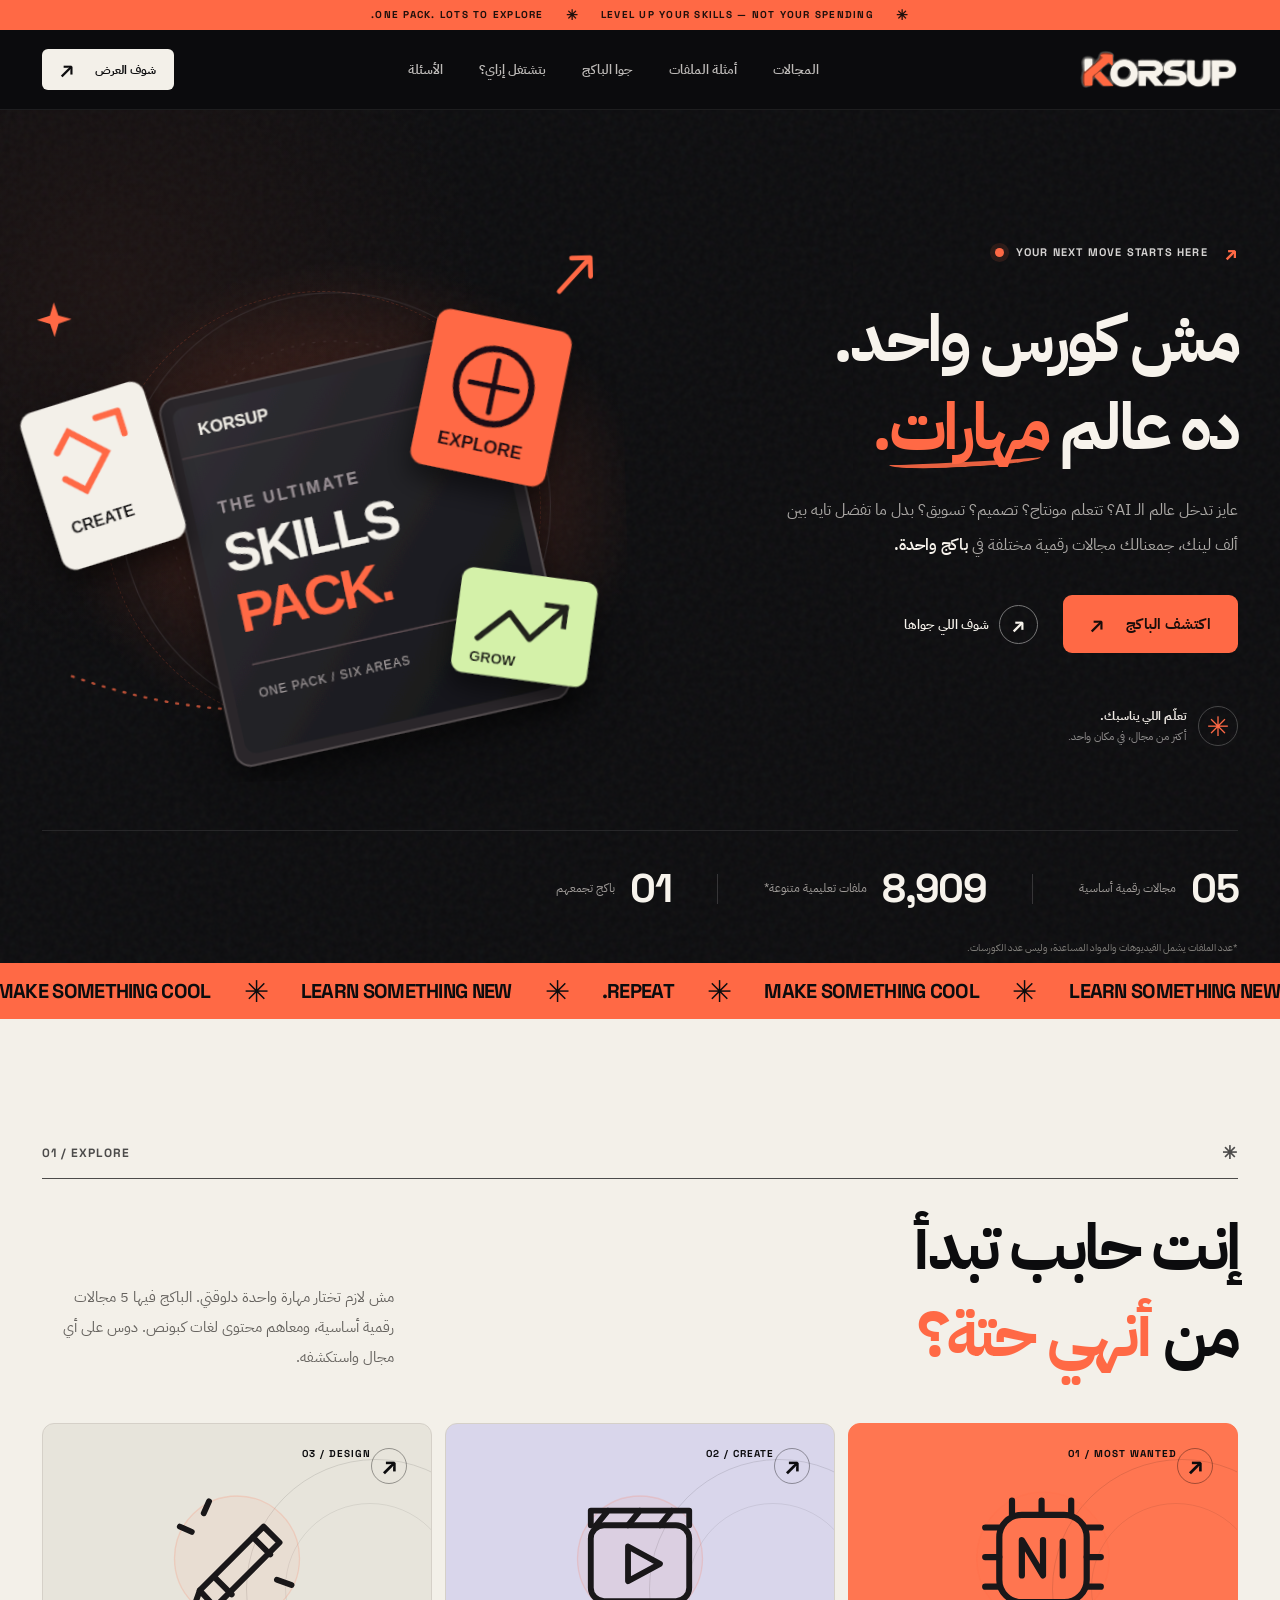
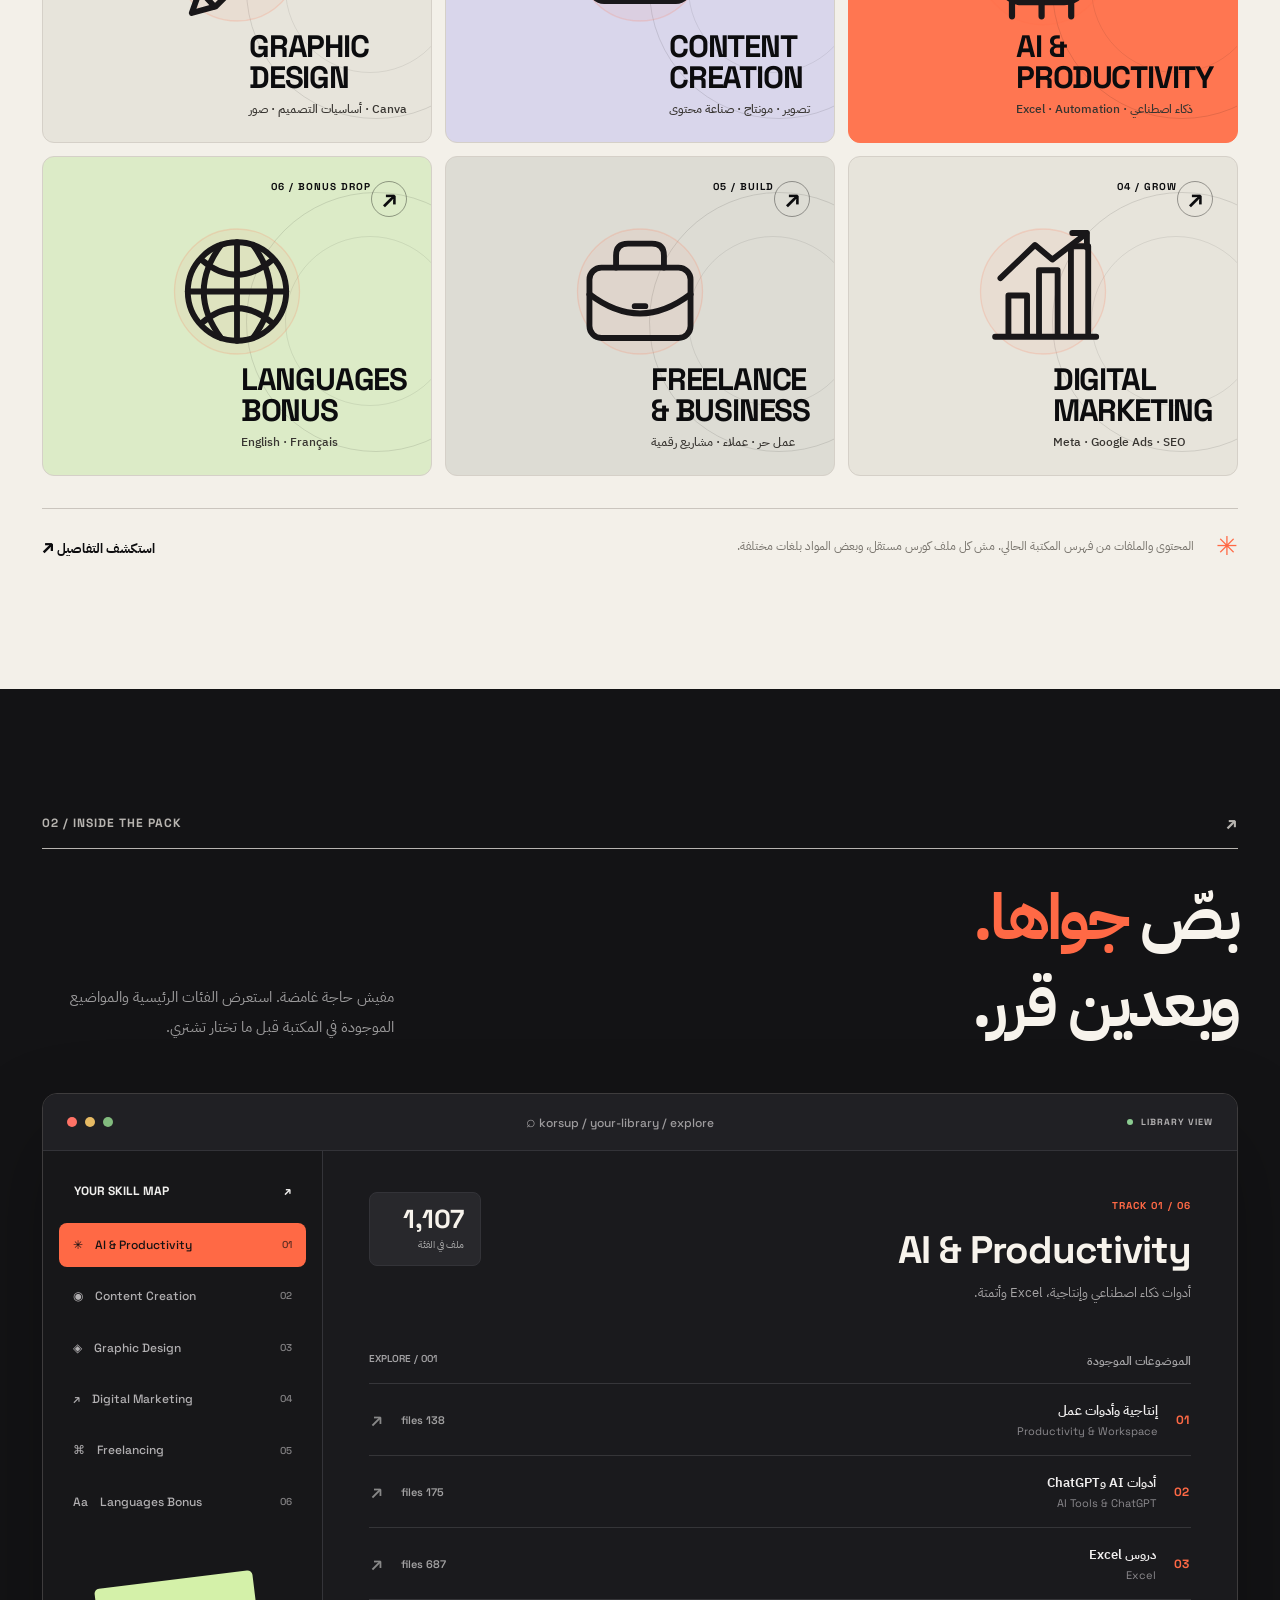
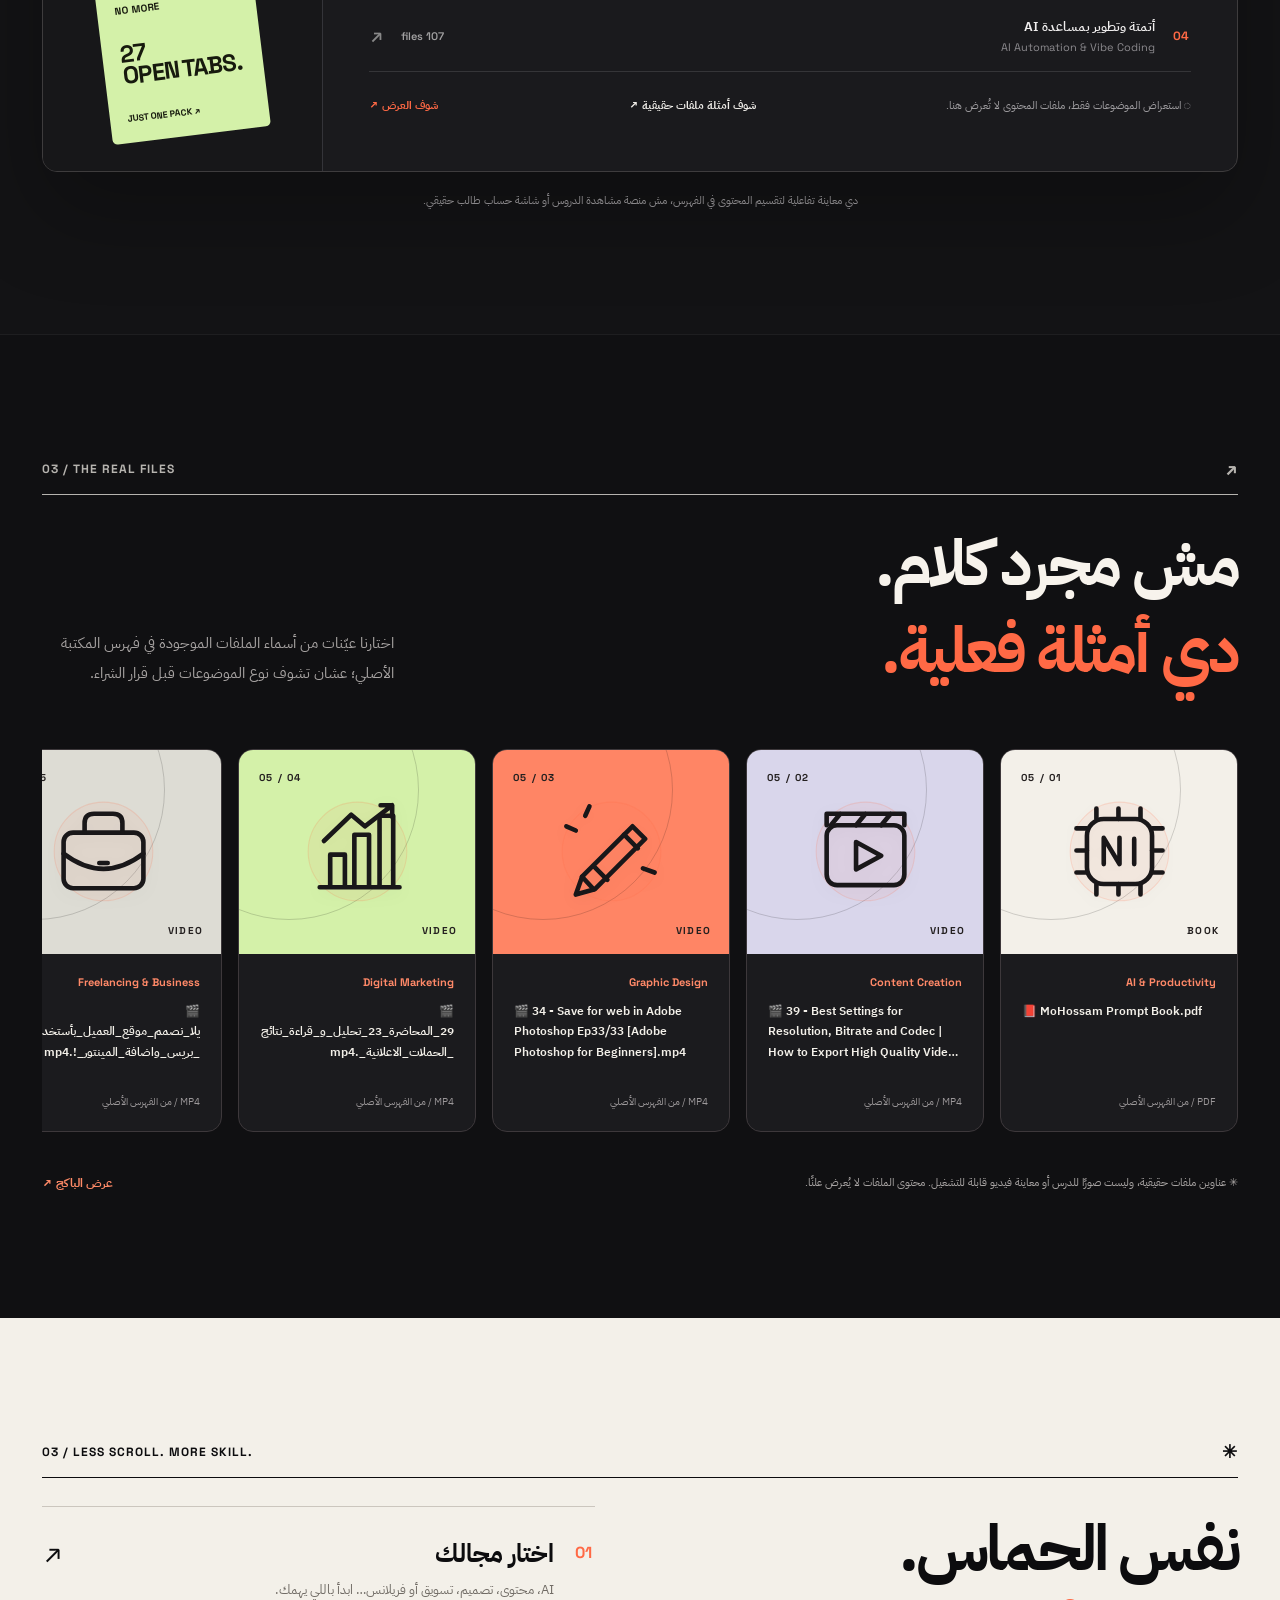
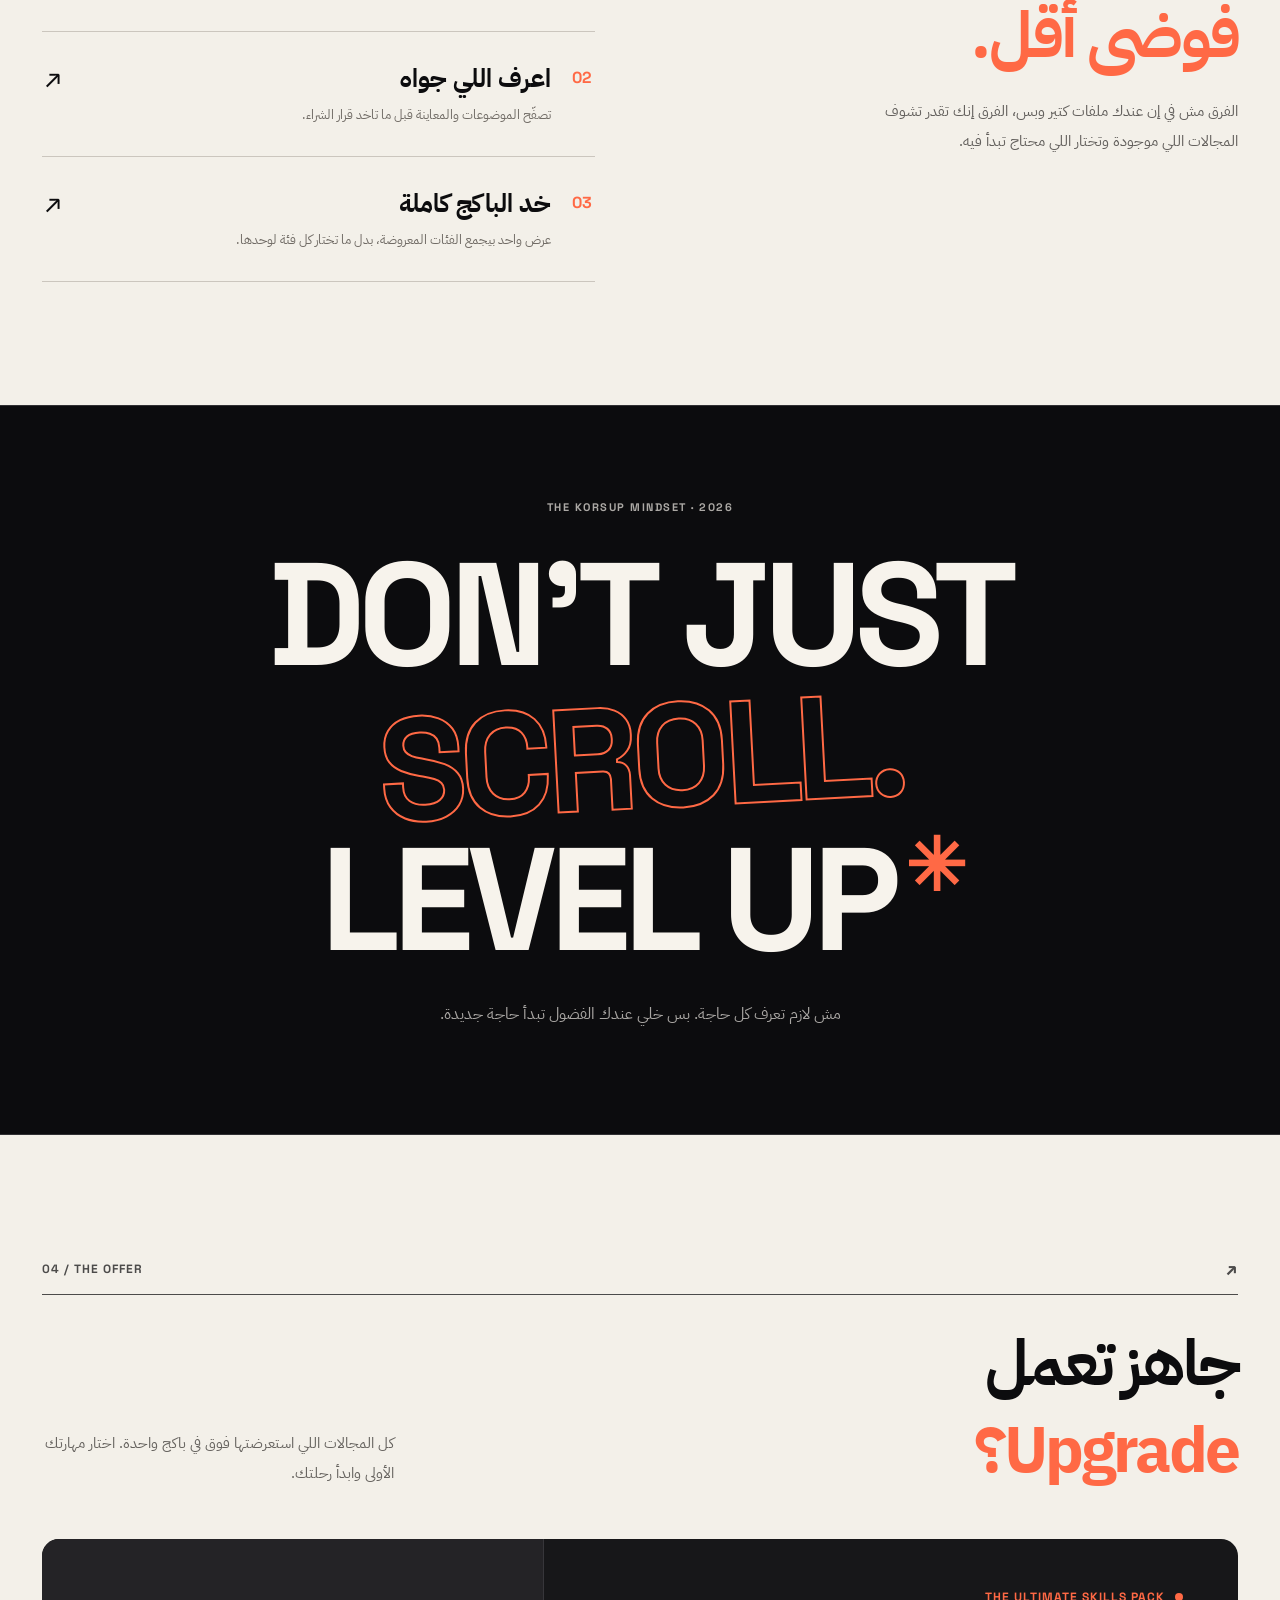
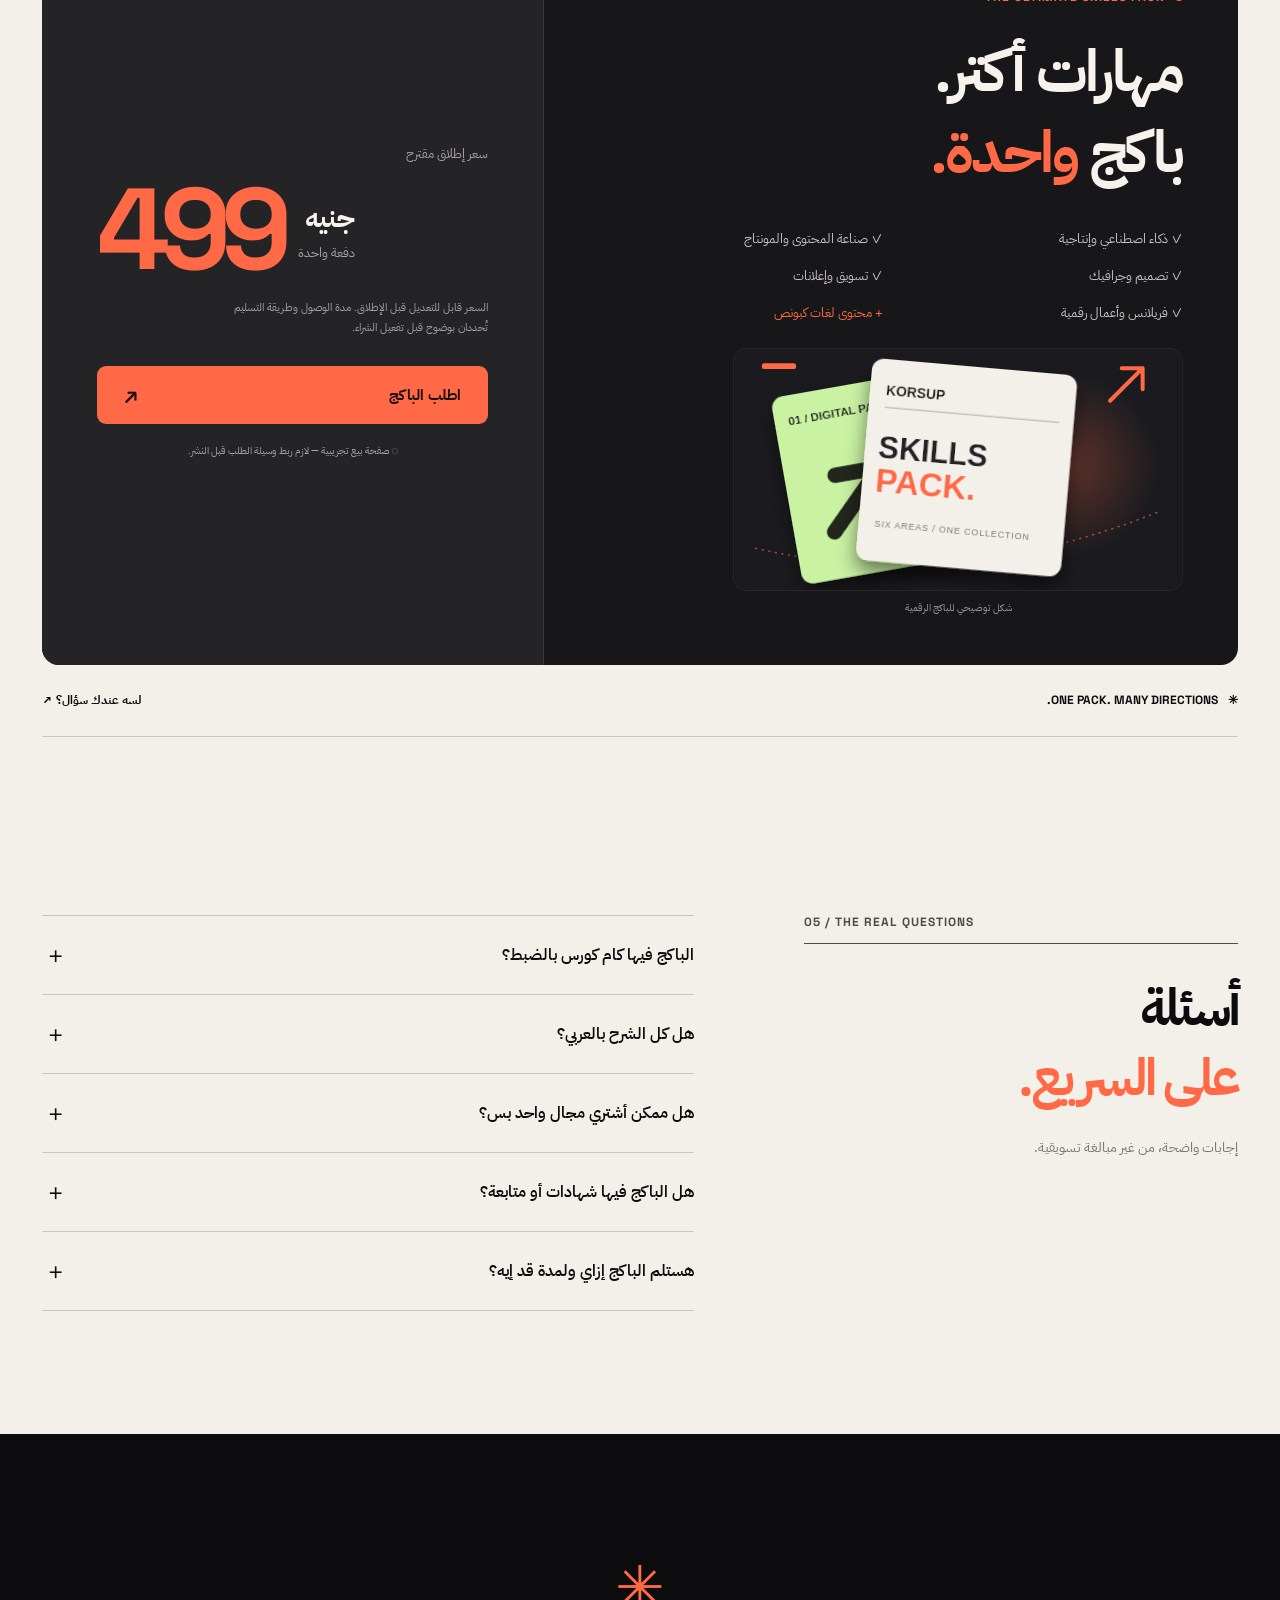
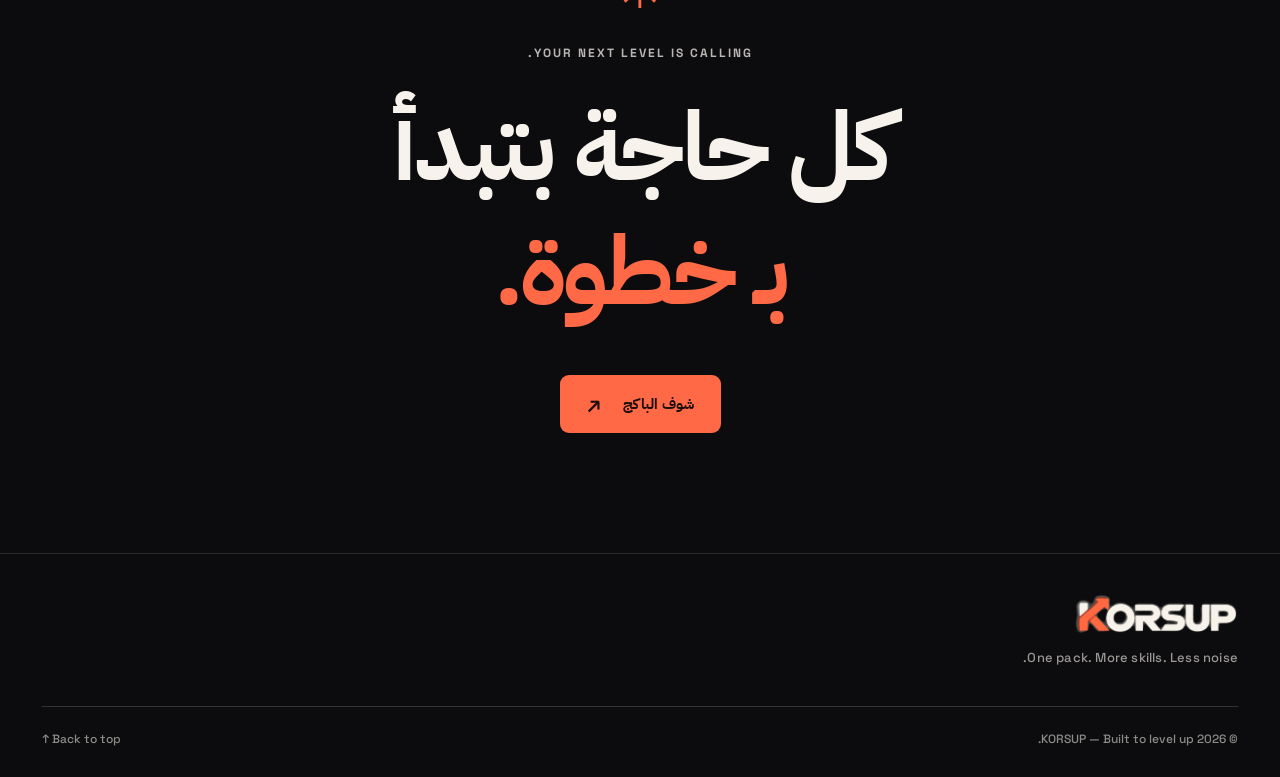
==== commit cece616d: "Add files via upload" ====
--- a/index.html
+++ b/index.html
@@ -1,110 +1,424 @@
-<!doctype html>
-<html lang="ar" dir="rtl">
+<!DOCTYPE html>
+
+<html dir="rtl" lang="ar">
 <head>
-  <meta charset="utf-8">
-  <meta name="viewport" content="width=device-width,initial-scale=1,viewport-fit=cover">
-  <meta name="theme-color" content="#0c0c0e">
-  <meta name="description" content="KORSUP — باكج مهارات رقمية واحدة تجمع الذكاء الاصطناعي، صناعة المحتوى، التصميم، التسويق والفريلانس، مع مواد لتعلّم اللغات. اكتشف المجالات والمحتوى قبل الشراء.">
-  <meta property="og:type" content="website">
-  <meta property="og:title" content="KORSUP — One Pack. More Skills.">
-  <meta property="og:description" content="مش كورس واحد. ده عالم مهارات. اكتشف Ultimate Skills Pack من KORSUP.">
-  <title>KORSUP® — مهارات أكتر. باكج واحدة.</title>
-  <link rel="preconnect" href="https://fonts.googleapis.com">
-  <link rel="preconnect" href="https://fonts.gstatic.com" crossorigin>
-  <link href="https://fonts.googleapis.com/css2?family=IBM+Plex+Sans+Arabic:wght@400;500;600;700&family=Space+Grotesk:wght@400;500;600;700&display=swap" rel="stylesheet">
-  <link rel="stylesheet" href="styles.css">
-  <script defer src="script.js"></script>
-</head>
+<meta charset="utf-8"/>
+<meta content="width=device-width,initial-scale=1,viewport-fit=cover" name="viewport"/>
+<meta content="#0c0c0e" name="theme-color"/>
+<meta content="KORSUP كورس أب: باكج تعليمية رقمية تجمع محتوى في الذكاء الاصطناعي، التصميم، المونتاج، صناعة المحتوى، التسويق الرقمي والفريلانس مع مواد لغات. استكشف المجالات وفهرس الملفات قبل الشراء." name="description"/>
+
+
+
+<title>KORSUP | باكج كورسات الذكاء الاصطناعي والتصميم والتسويق</title>
+<link href="https://fonts.googleapis.com" rel="preconnect"/>
+<link crossorigin="" href="https://fonts.gstatic.com" rel="preconnect"/>
+<link href="https://fonts.googleapis.com/css2?family=IBM+Plex+Sans+Arabic:wght@400;500;600;700&amp;family=Space+Grotesk:wght@400;500;600;700&amp;display=swap" rel="stylesheet"/>
+<style>
+:root{--ink:#0c0c0e;--ink2:#141416;--paper:#f3f0e9;--orange:#ff6945;--orange2:#ff8a5c;--text:#f7f3ec;--muted:#9b9996;--border:rgba(255,255,255,.13);--font-ar:'IBM Plex Sans Arabic',system-ui,-apple-system,Segoe UI,sans-serif;--font-en:'Space Grotesk',Arial,sans-serif}
+*,*::before,*::after{box-sizing:border-box}
+html{scroll-behavior:smooth;scroll-padding-top:90px}
+body{margin:0;font-family:var(--font-ar);background:var(--ink);color:var(--text);-webkit-font-smoothing:antialiased;overflow-x:hidden}
+body.modal-open{overflow:hidden}
+::selection{background:var(--orange);color:var(--ink)}
+a{color:inherit;text-decoration:none}button,input{font:inherit}button{cursor:pointer}button:focus-visible,a:focus-visible,summary:focus-visible,input:focus-visible{outline:3px solid var(--orange);outline-offset:4px}
+.container{width:min(1224px,calc(100% - 84px));margin-inline:auto}.dark-zone{background:var(--ink);color:var(--text)}.light-zone{background:var(--paper);color:var(--ink)}.section-space{padding:123px 0}.skip-link{position:absolute;z-index:200;top:-90px;inset-inline-start:20px;background:var(--orange);padding:10px 16px;color:var(--ink)}.skip-link:focus{top:10px}
+.progress{height:3px;position:fixed;z-index:110;top:0;right:0;width:0;background:var(--orange);transform-origin:right}
+.announcement{height:30px;background:var(--orange);color:#20100c;display:flex;gap:22px;align-items:center;justify-content:center;font:700 10px/1 var(--font-en);letter-spacing:1.25px;white-space:nowrap;overflow:hidden}.announcement-star{font-size:14px;line-height:1}
+.site-header{position:sticky;z-index:100;top:0;background:rgba(12,12,14,.92);backdrop-filter:blur(24px);border-bottom:1px solid rgba(255,255,255,.08)}.header-inner{height:79px;display:flex;align-items:center;justify-content:space-between;gap:32px}.logo{display:flex;align-items:center;gap:11px;flex-shrink:0}.logo-icon{display:grid;place-items:center;background:var(--orange);color:var(--ink);font:700 29px/.9 var(--font-en);width:42px;height:42px;letter-spacing:-3px;transform:rotate(-8deg);border-radius:12px}.logo-dot{font-size:22px}.logo-type{font:700 25px/.95 var(--font-en);letter-spacing:-1.3px;direction:ltr;white-space:nowrap}.logo-reg{font-size:9px;vertical-align:top;letter-spacing:0;margin-left:3px}.desktop-nav{display:flex;align-items:center;gap:36px}.desktop-nav a{font-size:13px;color:#bdbab8;font-weight:600;transition:color .2s}.desktop-nav a:hover{color:var(--orange)}.header-actions{display:flex;gap:12px;align-items:center}.button{display:inline-flex;align-items:center;justify-content:center;gap:22px;border:0;border-radius:9px;font-weight:700;min-height:58px;padding:0 27px;white-space:nowrap;transition:transform .25s,background .25s,box-shadow .25s;font-size:15px}.button:hover{transform:translateY(-3px)}.button span[aria-hidden]{font:500 23px/1 var(--font-en)}.button-small{min-height:41px;font-size:12px;gap:21px;padding:0 18px;border-radius:6px}.button-light{color:var(--ink);background:var(--paper)}.button-light:hover{background:white}.button-orange{background:var(--orange);color:#1a0d0a}.button-orange:hover{background:#ff8a67;box-shadow:0 12px 30px rgba(255,105,69,.2)}.menu-toggle{display:none;border:0;background:transparent;color:var(--text);width:44px;height:44px;padding:12px}.menu-toggle span{display:block;width:100%;height:2px;background:currentColor;margin:6px 0;transition:transform .2s}.menu-toggle[aria-expanded=true] span:first-child{transform:translateY(4px) rotate(45deg)}.menu-toggle[aria-expanded=true] span:last-child{transform:translateY(-4px) rotate(-45deg)}.mobile-nav{padding:16px 26px 24px;background:var(--ink2);border-top:1px solid var(--border)}.mobile-nav:not([hidden]){display:flex;flex-direction:column;gap:3px}.mobile-nav a{padding:11px 4px;font-weight:600;color:var(--text)}
+.hero{position:relative;overflow:hidden;padding:80px 0 0;isolation:isolate}.hero::before{content:"";width:60vw;height:65vw;position:absolute;inset-block-start:-28%;inset-inline-end:-21%;background:radial-gradient(circle,rgba(255,105,69,.065),transparent 65%);z-index:-1;pointer-events:none}.hero-grain{position:absolute;inset:0;pointer-events:none;opacity:.2;background-image:url("data:image/svg+xml,%3Csvg viewBox='0 0 180 180' xmlns='http://www.w3.org/2000/svg'%3E%3Cfilter id='n'%3E%3CfeTurbulence type='fractalNoise' baseFrequency='.75' numOctaves='2' stitchTiles='stitch'/%3E%3C/filter%3E%3Crect width='100%25' height='100%25' filter='url(%23n)' opacity='.22'/%3E%3C/svg%3E");mix-blend-mode:screen;z-index:-1}.hero-layout{display:grid;grid-template-columns:1fr 1fr;align-items:center;gap:40px;min-height:637px}.hero-copy{position:relative;z-index:5;padding-bottom:35px}.eyebrow{display:inline-flex;gap:12px;align-items:center;font:700 11px/1.4 var(--font-en);letter-spacing:1.2px;color:#d5d3d2;direction:ltr}.eyebrow-dot{width:9px;height:9px;border-radius:50%;background:var(--orange);box-shadow:0 0 0 5px rgba(255,105,69,.12)}.eyebrow-arrow{color:var(--orange);font-size:20px;margin-left:5px}.hero h1{font-size:clamp(55px,5.1vw,85px);line-height:1.35;letter-spacing:-3px;font-weight:700;margin:28px 0 22px;white-space:nowrap}.hero-last{white-space:nowrap}.hero h1 em{color:var(--orange);font-style:normal;position:relative;display:inline-block}.hero-period{color:var(--orange)}.scribble{position:absolute;bottom:4px;left:0;right:7px;height:12px;border-bottom:5px solid var(--orange);border-radius:50%;transform:rotate(-3deg);opacity:.9}.hero-description{font-size:16px;line-height:2.15;color:#aca9a6;max-width:476px;margin:0}.hero-description strong{color:var(--text);font-weight:600}.hero-cta{display:flex;gap:25px;align-items:center;margin-top:33px}.text-link{display:inline-flex;align-items:center;gap:10px;font-size:13px;font-weight:600;transition:color .2s}.text-link:hover{color:var(--orange)}.play-circle{width:39px;height:39px;border-radius:100%;border:1px solid #777;display:grid;place-items:center;font:600 21px/1 var(--font-en)}.hero-proof{display:flex;gap:12px;align-items:center;margin-top:53px}.proof-symbol{width:40px;height:40px;border-radius:50%;border:1px solid #464647;display:grid;place-items:center;color:var(--orange);font-size:27px}.hero-proof div:last-child{display:flex;flex-direction:column;gap:3px}.hero-proof strong{font-size:12px;color:#f0ebe5}.hero-proof span{color:#8f8d8d;font-size:11px}
+.hero-art{height:615px;position:relative;display:grid;place-items:center;perspective:1100px}.art-orbit{position:absolute;border:1px solid rgba(255,255,255,.09);border-radius:50%;width:610px;height:610px;pointer-events:none}.orbit-two{width:480px;height:480px;transform:rotate(32deg);border-style:dashed;opacity:.6}.visual-poster{position:relative;width:min(425px,80%);height:515px;border-radius:18px;transform:rotate(8deg);background:#ff6d49;box-shadow:30px 36px 0 -14px #272022, 45px 50px 60px rgba(0,0,0,.38);display:flex;flex-direction:column;justify-content:space-between;overflow:hidden;color:var(--ink);padding:27px 28px;transition:transform .55s cubic-bezier(.2,.7,.2,1)}.hero-art:hover .visual-poster{transform:rotate(4deg) translateY(-5px)}.visual-poster::before{content:"";position:absolute;border:2px solid rgba(0,0,0,.15);width:445px;height:445px;border-radius:50%;top:135px;left:-120px}.visual-poster::after{content:"";position:absolute;width:220px;height:220px;border:45px solid rgba(255,255,255,.1);border-radius:50%;top:210px;right:-130px}.poster-header,.poster-footer{display:flex;align-items:center;justify-content:space-between;position:relative;z-index:1}.poster-header{border-bottom:1px solid rgba(0,0,0,.34);padding-bottom:15px;font:700 11px/1 var(--font-en);letter-spacing:.8px}.poster-body{position:relative;z-index:1}.poster-asterisk{position:absolute;top:-100px;right:2px;font-size:83px;animation:star-spin 23s linear infinite}.poster-word{font:700 clamp(83px,8vw,125px)/.78 var(--font-en);letter-spacing:-10px;transform:translateX(9px)}.poster-word span{color:#f9f2e8}.poster-dash{position:absolute;bottom:-51px;right:0;font:700 69px/.8 var(--font-en);transform:rotate(8deg)}.poster-footer{font:700 12px/1.3 var(--font-en);letter-spacing:1.2px;border-top:1px solid rgba(0,0,0,.35);padding-top:20px}.poster-badge{font:700 34px/1 var(--font-en)}.floating-note{position:absolute;z-index:3;box-shadow:0 15px 40px rgba(0,0,0,.28)}.note-top{top:100px;left:-2px;background:#f0ede6;color:#171617;border-radius:8px;padding:17px 15px;display:flex;gap:10px;align-items:center;transform:rotate(-10deg);font:700 10px var(--font-en);letter-spacing:.4px}.note-top .note-dot{width:8px;height:8px;border-radius:50%;background:#78c68a}.note-top strong{font-size:21px;color:var(--orange)}.note-bottom{bottom:73px;right:-6px;display:flex;flex-direction:column;gap:5px;background:#1f2023;color:white;border:1px solid #3b3b3d;border-radius:12px;padding:18px 21px;min-width:218px;transform:rotate(-9deg)}.note-small{font:700 9px/1 var(--font-en);letter-spacing:1.3px;color:#adadaa}.note-bottom strong{font:700 19px/1.2 var(--font-en);letter-spacing:-.5px;min-height:23px}.note-progress{width:100%;background:#3c3c3d;height:4px;border-radius:8px;margin-top:11px;overflow:hidden}.note-progress i{display:block;height:100%;width:65%;background:var(--orange);border-radius:inherit;animation:load 3.5s ease-in-out infinite alternate}.stamp{position:absolute;right:-10px;top:63px;width:91px;height:91px;display:flex;align-items:center;justify-content:center;flex-direction:column;border-radius:100%;background:#eee9e0;color:#1c1a1a;transform:rotate(13deg);font:700 13px/.93 var(--font-en);z-index:4;text-align:center}.stamp b{position:absolute;bottom:11px;right:16px;font-size:18px}
+.hero-stats{min-height:133px;border-top:1px solid #272729;display:flex;align-items:center;justify-content:flex-start;gap:46px;position:relative;padding-bottom:16px}.hero-stats>i{height:30px;border-left:1px solid #363537}.hero-stat{display:flex;align-items:center;gap:15px}.hero-stat strong{font:700 40px/1 var(--font-en);letter-spacing:-1.6px}.hero-stat strong span{color:var(--orange)}.hero-stat>span{font-size:12px;line-height:1.6;color:#a19d9a;max-width:115px}.stats-note{position:absolute;bottom:8px;right:0;color:#807e7a;font-size:10px;max-width:450px}.motion-strip{height:56px;background:var(--orange);color:var(--ink);overflow:hidden;display:flex;align-items:center}.motion-track{display:flex;align-items:center;gap:33px;width:max-content;white-space:nowrap;font:700 20px var(--font-en);letter-spacing:-.7px;animation:marquee 20s linear infinite}.motion-track b{font-size:30px;font-weight:400}
+.section-head{margin-bottom:43px}.section-label{display:flex;justify-content:space-between;align-items:center;border-bottom:1px solid currentColor;opacity:.72;padding-bottom:14px;font:700 12px/1.2 var(--font-en);letter-spacing:1px;direction:ltr}.section-cross{font-size:18px}.section-head-grid{display:grid;grid-template-columns:1fr 1fr;gap:40px;align-items:end}.section-head h2,.difference-title h2,.faq-intro h2{font-size:clamp(46px,5vw,78px);line-height:1.37;letter-spacing:-2.8px;margin:26px 0 0;font-weight:700}.section-head-grid p{justify-self:end;max-width:352px;font-size:15px;line-height:2;color:#66635f;margin:0 0 8px}.orange-ink{color:var(--orange)}
+.path-grid{display:grid;grid-template-columns:repeat(3,1fr);gap:13px}.path-card{position:relative;min-height:320px;border:1px solid #d5d0c8;background:#eae6dd;color:var(--ink);padding:24px;display:flex;flex-direction:column;justify-content:space-between;text-align:right;overflow:hidden;border-radius:12px;isolation:isolate;transition:background .3s,border-color .3s,transform .3s,box-shadow .3s}.path-card:hover{transform:translateY(-5px);box-shadow:0 14px 30px rgba(20,18,16,.08)}.path-card.is-active{background:#ff7651;border-color:#ff7651}.path-card::before{content:"";position:absolute;z-index:-1;width:260px;height:260px;border:1px solid rgba(0,0,0,.11);border-radius:50%;right:-75px;top:35px}.path-card::after{content:"";position:absolute;z-index:-1;width:170px;height:170px;border:1px solid rgba(0,0,0,.08);border-radius:50%;right:-24px;top:79px}.path-card:nth-child(2){background:#d9d6eb}.path-card:nth-child(3){background:#e7e4db}.path-card:nth-child(4){background:#e7e4db}.path-card:nth-child(5){background:#dddcd4}.path-card:nth-child(6){background:#dcebc7}.path-card:nth-child(n).is-active{background:#ff7651}.path-card-top{display:flex;justify-content:space-between;align-items:start;direction:ltr}.path-card-top small{font:700 10px/1.1 var(--font-en);letter-spacing:1px}.card-arrow{font:600 25px/1 var(--font-en);width:36px;height:36px;border:1px solid rgba(0,0,0,.36);display:grid;place-items:center;border-radius:50%;transition:transform .3s}.path-card:hover .card-arrow{transform:rotate(45deg)}.path-glyph{position:absolute;top:75px;left:50%;transform:translateX(-50%);font:500 116px/1 var(--font-en);opacity:.84;pointer-events:none}.glyph-ai{animation:star-spin 28s linear infinite}.glyph-video{font-size:115px;top:83px}.glyph-design{font-size:132px}.glyph-market{font-size:139px;transform:translateX(-50%) rotate(-19deg)}.glyph-freelance{font-size:125px}.glyph-lang{font-weight:700;font-size:91px;top:89px;letter-spacing:-9px}.path-card-bottom{display:flex;flex-direction:column;gap:8px;direction:ltr;text-align:left}.path-card-bottom strong{font:700 31px/.98 var(--font-en);letter-spacing:-1.2px}.path-card-bottom>span{direction:rtl;text-align:left;font-size:12px;font-weight:500;color:#383531}.path-footnote{display:flex;justify-content:space-between;align-items:center;gap:22px;border-top:1px solid #cac5be;margin-top:32px;padding-top:18px}.path-footnote>span{font-size:26px;color:var(--orange)}.path-footnote p{font-size:12px;color:#77736c;margin:0;flex:1}.path-footnote a{font-size:13px;font-weight:700;white-space:nowrap}.path-footnote a span{font:700 20px var(--font-en)}
+.preview-section{background:#131315}.preview-head .section-head-grid p{color:#9c9b9c}.preview-window{background:#1a1a1d;border:1px solid #3e3c3d;border-radius:15px;overflow:hidden;box-shadow:0 40px 90px rgba(0,0,0,.25)}.window-bar{height:57px;display:flex;align-items:center;justify-content:space-between;border-bottom:1px solid #333338;padding:0 24px;background:#202024;direction:ltr}.window-lights{display:flex;gap:8px}.window-lights i{width:10px;height:10px;background:#605d60;border-radius:50%}.window-lights i:first-child{background:#ff7266}.window-lights i:nth-child(2){background:#e6ba64}.window-lights i:last-child{background:#82bb7e}.window-url{color:#9e9c9e;font:500 12px/1 var(--font-en)}.window-url span{font-size:16px}.window-live{font:700 9px var(--font-en);letter-spacing:1px;color:#b2b0b1;display:flex;gap:8px;align-items:center}.window-live i{background:#8bcc91;width:6px;height:6px;border-radius:50%}.window-body{display:grid;grid-template-columns:280px 1fr;direction:ltr;min-height:536px}.window-sidebar{direction:ltr;border-right:1px solid #343439;background:#171719;padding:32px 16px;display:flex;flex-direction:column}.sidebar-title{font:700 12px var(--font-en);padding:0 15px 24px;color:#f0efed;display:flex;justify-content:space-between}.preview-tabs{display:flex;flex-direction:column;gap:7px}.preview-tab{border:1px solid transparent;border-radius:8px;background:transparent;color:#b2b0b2;text-align:left;display:flex;align-items:center;gap:12px;padding:14px 13px;min-width:0;font:500 12px/1.2 var(--font-en);transition:background .2s,color .2s}.preview-tab:hover{color:#fff;background:#28282b}.preview-tab.is-active{color:#161213;background:var(--orange)}.preview-tab span{flex:1}.preview-tab small{opacity:.7}.sidebar-sticker{margin:55px auto 3px;transform:rotate(-7deg);background:#d4f1a9;border-radius:5px;color:#171a0e;width:159px;min-height:157px;padding:18px;display:flex;flex-direction:column;align-items:start;justify-content:space-between;font:700 10px var(--font-en)}.sidebar-sticker strong{font:700 24px/.92 var(--font-en);letter-spacing:-1px}.sidebar-sticker>span:last-child{font-size:9px}.window-content{padding:41px 46px 29px;direction:rtl}.window-heading{display:flex;justify-content:space-between;gap:12px;align-items:start}.mini-overline{color:var(--orange);font:700 10px var(--font-en);letter-spacing:1px}.window-heading h3{font:700 clamp(30px,3vw,47px)/1.13 var(--font-en);margin:12px 0 11px;letter-spacing:-1px;text-align:right}.window-heading p{color:#a6a4a5;font-size:13px;margin:0;line-height:1.7}.preview-count{display:flex;flex-direction:column;align-items:start;gap:5px;background:#28282c;border:1px solid #333338;border-radius:8px;padding:13px 16px;min-width:112px}.preview-count strong{font:700 26px/1 var(--font-en)}.preview-count small{color:#aaa;font-size:10px}.module-heading{display:flex;justify-content:space-between;margin-top:48px;padding-bottom:13px;color:#a3a2a4;border-bottom:1px solid #36363a;font-size:12px;font-weight:600}.module-heading span:last-child{font:600 10px var(--font-en)}.module-list{min-height:225px}.module-row{display:flex;align-items:center;gap:18px;border-bottom:1px solid #353538;padding:17px 2px;transition:padding .25s,background .25s}.module-row:hover{padding-inline:10px;background:#232326}.module-number{font:700 12px var(--font-en);color:var(--orange)}.module-name{flex:1;display:flex;flex-direction:column;gap:4px}.module-name strong{font-size:13px;font-weight:600;color:#f0eeee}.module-name small{font:400 11px var(--font-en);color:#8c8a8e}.module-files{color:#a1a0a1;font:600 11px var(--font-en);white-space:nowrap}.module-glyph{font:500 19px var(--font-en);color:#888}.preview-bottom{display:flex;justify-content:space-between;align-items:center;gap:10px;margin-top:25px;font-size:11px;color:#9f9da0}.preview-bottom a{color:var(--orange);font-weight:700;white-space:nowrap}.preview-caption{font-size:11px;color:#89878a;text-align:center;line-height:1.8;margin:19px 0 0}
+.difference-layout{display:grid;grid-template-columns:1fr 1fr;gap:90px;margin-top:28px}.difference-title h2{margin:0}.difference-title p{font-size:15px;line-height:2;max-width:360px;color:#625f5c}.steps{border-top:1px solid #cbc6be}.step{border-bottom:1px solid #cbc6be;display:flex;gap:21px;align-items:start;padding:28px 3px}.step-number{font:700 16px var(--font-en);color:var(--orange);padding-top:7px}.step>div{flex:1}.step h3{font-size:25px;line-height:1.5;margin:0 0 6px}.step p{font-size:13px;color:#716c66;line-height:1.9;margin:0;max-width:315px}.step-arrow{font:400 27px var(--font-en)}
+.manifesto-section{overflow:hidden;border-top:1px solid #303033;border-bottom:1px solid #303033}.manifesto-wrap{padding:94px 0 89px;text-align:center}.manifesto-caption{font:700 11px var(--font-en);letter-spacing:1.5px;color:#aca9a5}.manifesto-type{font:700 clamp(65px,11.4vw,155px)/.93 var(--font-en);letter-spacing:-7px;display:flex;flex-direction:column;align-items:center;margin:33px 0}.manifesto-type span{display:block}.manifesto-stroke{color:transparent;-webkit-text-stroke:2px var(--orange);transform:rotate(-3deg);margin:7px 0 6px}.manifesto-star{display:inline!important;color:var(--orange);font-size:.5em;margin-left:11px;vertical-align:top;animation:star-spin 27s linear infinite}.manifesto-wrap p{font-size:16px;color:#a9a6a3;line-height:1.8}
+.offer-card{background:#171719;border-radius:17px;color:#f7f3ec;display:grid;grid-template-columns:1.16fr .84fr;position:relative;overflow:hidden;min-height:485px}.offer-decoration{position:absolute;color:rgba(255,255,255,.035);font:700 490px/1 var(--font-en);left:-40px;bottom:-105px;pointer-events:none}.offer-decoration span{font-size:100px;position:absolute;top:120px;left:320px;color:rgba(255,105,69,.12)}.offer-left,.offer-right{padding:50px 55px;position:relative;z-index:2}.offer-right{background:#242326;border-right:1px solid #37363a;display:flex;flex-direction:column;align-items:stretch;justify-content:center}.offer-kicker{display:flex;gap:10px;align-items:center;color:var(--orange);font:700 12px var(--font-en);letter-spacing:1px}.offer-dot{height:8px;width:8px;background:var(--orange);border-radius:50%}.offer-left h3{font-size:clamp(43px,4.5vw,63px);line-height:1.4;letter-spacing:-2px;margin:27px 0 36px}.offer-left h3 span{color:var(--orange)}.offer-includes{display:grid;grid-template-columns:1fr 1fr;gap:16px;font-size:13px;color:#c6c3c2;line-height:1.6}.offer-includes span:last-child{color:var(--orange)}.offer-price-label{font-size:13px;color:#a6a2a1}.price-line{display:flex;align-items:center;gap:16px;direction:ltr;justify-content:flex-start;margin:19px 0 8px}.price-line strong{font:700 clamp(95px,9vw,135px)/.83 var(--font-en);letter-spacing:-10px;color:var(--orange)}.price-line>div{display:flex;flex-direction:column;direction:rtl;gap:5px}.price-line b{font-size:27px}.price-line span{font-size:13px;color:#a6a4a6}.offer-price-note{font-size:11px;line-height:1.8;color:#a2a0a1;margin:12px 0 29px;max-width:265px}.offer-buy{width:100%;justify-content:space-between}.offer-safe{font-size:10px;line-height:1.7;color:#a6a3a4;margin-top:18px;text-align:center}.offer-closer{border-bottom:1px solid #cac6be;padding-top:26px;padding-bottom:27px;display:flex;justify-content:space-between;gap:20px}.offer-closer>div{font:700 12px var(--font-en);display:flex;align-items:center;gap:10px}.offer-closer>div:first-letter{color:var(--orange)}.offer-closer>a{font-size:12px;font-weight:700}
+.faq-section{padding-top:55px}.faq-layout{display:grid;grid-template-columns:.8fr 1.2fr;gap:110px}.faq-intro h2{margin-top:29px;font-size:clamp(42px,4vw,61px)}.faq-intro p{font-size:14px;color:#7a7570;margin-top:24px}.faq-list{border-top:1px solid #c9c4bb}.faq-list details{border-bottom:1px solid #cbc6be;padding:0 0}.faq-list summary{display:flex;align-items:center;justify-content:space-between;gap:16px;list-style:none;cursor:pointer;font-size:16px;font-weight:600;padding:26px 0}.faq-list summary::-webkit-details-marker{display:none}.faq-list summary span{display:grid;place-items:center;font:300 28px/1 var(--font-en);width:26px;height:26px;transition:transform .2s}.faq-list details[open] summary span{transform:rotate(45deg);color:var(--orange)}.faq-list details p{margin:-4px 0 24px;max-width:525px;line-height:2;color:#716d68;font-size:13px}
+.closing-section{padding:110px 0 120px;text-align:center}.closing-content{position:relative}.closing-spark{font-size:59px;color:var(--orange);animation:star-spin 20s linear infinite;display:inline-block}.closing-content p{font:700 12px var(--font-en);letter-spacing:2px;color:#b9b6b3;margin:13px 0 25px}.closing-content h2{font-size:clamp(50px,7.5vw,110px);line-height:1.3;letter-spacing:-3px;margin:0 0 40px}.closing-content h2 em{font-style:normal;color:var(--orange)}.footer{border-top:1px solid #2c2b2b;padding:40px 0 30px}.footer-content>p{margin:15px 0 40px;color:#9a9794;font:500 13px var(--font-en);letter-spacing:.2px}.footer-row{display:flex;justify-content:space-between;color:#8e8c89;font:500 12px var(--font-en);border-top:1px solid #333236;padding-top:24px}.footer-row a:hover{color:var(--orange)}.mobile-purchase-bar{display:none}
+.checkout-modal{max-width:min(460px,calc(100% - 28px));width:100%;padding:0;border:1px solid #464345;border-radius:16px;background:#181719;color:#f7f3ec;box-shadow:0 25px 80px rgba(0,0,0,.5)}.checkout-modal::backdrop{background:rgba(0,0,0,.76);backdrop-filter:blur(8px)}.modal-shell{padding:34px;display:flex;flex-direction:column;gap:15px}.modal-close{align-self:flex-end;border:1px solid #514e50;color:#efefef;background:transparent;border-radius:50%;height:32px;width:32px;margin:-15px -14px -10px 0}.modal-kicker{font:700 11px var(--font-en);color:var(--orange);letter-spacing:1px}.modal-shell h2{font-size:36px;line-height:1.2;margin:2px 0 0}.modal-shell h2 span{color:var(--orange)}.modal-shell>p{color:#b1aeaf;font-size:13px;line-height:1.9;margin:0}.modal-summary{display:flex;justify-content:space-between;align-items:center;padding:18px;background:#29272a;border-radius:8px;gap:10px;font:600 12px var(--font-en)}.modal-summary strong{color:var(--orange);font-size:19px;white-space:nowrap}.modal-shell label{font-size:12px;color:#c8c5c4}.modal-shell input{border-radius:7px;border:1px solid #575458;background:#222124;color:#fff;padding:12px 15px;outline:none}.modal-order{width:100%;margin-top:7px}.modal-shell>small{color:#888487;font-size:10px;line-height:1.8}.order-feedback{min-height:18px;font-size:12px;color:#b9ecb4}
+.js .reveal{opacity:0;transform:translateY(24px);transition:opacity .7s ease,transform .7s ease}.js .reveal.is-visible{opacity:1;transform:none}
+@keyframes star-spin{to{rotate:360deg}}@keyframes load{to{width:89%}}@keyframes marquee{to{transform:translateX(-50%)}}
+@media(min-width:1500px){.hero-layout{min-height:680px}.hero{padding-top:90px}}
+@media(max-width:1120px){.container{width:min(100% - 64px,1224px)}.desktop-nav{gap:19px}.hero-layout{gap:10px}.hero h1{font-size:clamp(52px,5.2vw,72px)}.hero-art{transform:scale(.9);transform-origin:center}.note-top{left:-23px}.path-card{min-height:297px}.path-card-bottom strong{font-size:26px}.offer-left,.offer-right{padding:45px 35px}.faq-layout{gap:55px}}
+@media(max-width:860px){.container{width:calc(100% - 44px)}.desktop-nav{display:none}.menu-toggle{display:block}.hero{padding-top:54px}.hero-layout{grid-template-columns:1fr;min-height:unset;gap:0}.hero-copy{padding:0}.hero h1{font-size:clamp(55px,9vw,85px)}.hero-description{max-width:580px}.hero-art{height:570px;transform:scale(.92);transform-origin:center}.visual-poster{width:430px;max-width:82%;height:475px}.poster-word{font-size:120px}.note-top{left:12%}.note-bottom{right:7%}.stamp{right:9%}.hero-stats{margin-top:10px;gap:28px;min-height:142px}.hero-stat strong{font-size:33px}.path-grid{grid-template-columns:repeat(2,1fr)}.path-card{min-height:300px}.section-space{padding:90px 0}.difference-layout{gap:35px}.faq-layout{gap:35px}.window-body{grid-template-columns:215px 1fr}.window-sidebar{padding:24px 8px}.preview-tab{font-size:10px;gap:8px}.window-content{padding:30px 26px}.offer-left,.offer-right{padding:36px 30px}.offer-includes{grid-template-columns:1fr;gap:11px}.price-line strong{font-size:89px}}
+@media(max-width:600px){html{scroll-padding-top:76px}.container{width:calc(100% - 36px)}.announcement{gap:13px;justify-content:center;font-size:8px;height:25px}.announcement span:nth-last-child(-n+2){display:none}.header-inner{height:66px}.logo-icon{width:35px;height:35px;border-radius:10px;font-size:25px}.logo-type{font-size:22px}.header-actions .button{display:none}.hero{padding-top:38px}.eyebrow{font-size:9px;gap:9px}.eyebrow-arrow{font-size:16px}.hero h1{font-size:clamp(39px,9.6vw,61px);letter-spacing:-1.8px;line-height:1.42;margin:22px 0 19px}.hero-description{font-size:14px;line-height:2.05}.hero-cta{margin-top:24px;gap:16px}.button{min-height:53px;padding:0 21px;font-size:13px;gap:14px}.text-link{font-size:11px;gap:7px}.play-circle{width:32px;height:32px;font-size:19px}.hero-proof{margin-top:28px}.hero-art{height:431px;margin:11px -7px 0;transform:none}.art-orbit{width:370px;height:370px}.orbit-two{width:285px;height:285px}.visual-poster{width:292px;height:363px;max-width:74%;padding:20px;transform:rotate(8deg);box-shadow:14px 19px 0 -9px #242024,24px 26px 38px rgba(0,0,0,.3)}.visual-poster::before{width:330px;height:330px;top:95px;left:-125px}.poster-header{font-size:8px;padding-bottom:11px}.poster-word{font-size:88px;letter-spacing:-7px}.poster-asterisk{font-size:52px;top:-60px}.poster-dash{font-size:51px;bottom:-29px}.poster-footer{font-size:9px;padding-top:13px}.poster-badge{font-size:24px}.note-top{top:55px;left:0;font-size:7px;padding:10px 9px;gap:6px}.note-top .note-dot{width:6px;height:6px}.note-top strong{font-size:15px}.note-bottom{min-width:148px;bottom:31px;right:0;padding:12px 13px;gap:4px;border-radius:9px}.note-small{font-size:7px}.note-bottom strong{font-size:13px;min-height:17px}.note-progress{margin-top:5px}.stamp{width:68px;height:68px;top:34px;right:0;font-size:10px}.stamp b{font-size:12px;bottom:7px;right:12px}.hero-stats{min-height:111px;gap:0;justify-content:space-between;padding-bottom:22px}.hero-stats>i{height:32px}.hero-stat{flex-direction:column;gap:3px;align-items:start}.hero-stat strong{font-size:25px}.hero-stat>span{font-size:9px;max-width:90px}.stats-note{bottom:5px;font-size:8px}.motion-strip{height:43px}.motion-track{font-size:15px;gap:21px}.motion-track b{font-size:21px}.section-space{padding:70px 0}.section-label{font-size:10px}.section-head-grid{grid-template-columns:1fr;gap:12px}.section-head h2,.difference-title h2,.faq-intro h2{font-size:clamp(42px,10vw,58px);letter-spacing:-1.5px;line-height:1.38;margin-top:22px}.section-head-grid p{justify-self:stretch;max-width:100%;font-size:13px;line-height:1.95;margin:0}.section-head{margin-bottom:30px}.path-grid{gap:9px}.path-card{padding:15px;min-height:230px;border-radius:10px}.path-card-top small{font-size:8px}.card-arrow{font-size:18px;height:28px;width:28px}.path-glyph{font-size:79px;top:68px}.glyph-video{font-size:79px;top:73px}.glyph-design{font-size:91px}.glyph-market{font-size:100px}.glyph-freelance{font-size:92px}.glyph-lang{font-size:67px;top:80px;letter-spacing:-7px}.path-card-bottom strong{font-size:clamp(17px,4.7vw,24px);line-height:1.03;letter-spacing:-.6px}.path-card-bottom>span{font-size:10px;line-height:1.55}.path-footnote{gap:9px;align-items:start;margin-top:20px}.path-footnote>span{font-size:19px}.path-footnote p{font-size:10px;line-height:1.65}.path-footnote a{display:none}.preview-window{border-radius:9px}.window-bar{height:47px;padding:0 13px}.window-lights{gap:5px}.window-lights i{width:7px;height:7px}.window-url{font-size:9px}.window-live{font-size:8px}.window-body{display:block}.window-sidebar{border-right:0;border-bottom:1px solid #343439;padding:15px 12px}.sidebar-title{padding:0 5px 11px;font-size:10px}.preview-tabs{flex-direction:row;overflow:auto;scrollbar-width:none;gap:7px;padding-bottom:4px}.preview-tabs::-webkit-scrollbar{display:none}.preview-tab{flex:none;min-width:auto;font-size:10px;padding:10px 9px;gap:6px}.preview-tab small{display:none}.sidebar-sticker{display:none}.window-content{padding:22px 16px 25px}.window-heading h3{font-size:28px;margin:8px 0}.window-heading p{font-size:11px;max-width:210px}.mini-overline{font-size:9px}.preview-count{padding:10px;min-width:84px}.preview-count strong{font-size:19px}.preview-count small{font-size:8px}.module-heading{margin-top:26px;font-size:10px}.module-heading span:last-child{font-size:9px}.module-row{padding:14px 0;gap:10px}.module-name strong{font-size:11px}.module-name small{font-size:9px}.module-files{font-size:9px}.module-number{font-size:10px}.module-glyph{font-size:15px}.module-list{min-height:185px}.preview-bottom{flex-wrap:wrap;line-height:1.7;font-size:10px}.preview-caption{font-size:10px}.difference-layout{grid-template-columns:1fr;gap:29px}.difference-title h2{margin-top:0}.difference-title p{font-size:13px}.step{padding:21px 2px}.step h3{font-size:22px}.step p{font-size:12px}.manifesto-wrap{padding:74px 0}.manifesto-type{font-size:clamp(53px,12vw,79px);letter-spacing:-3px}.manifesto-wrap p{font-size:13px}.offer-card{grid-template-columns:1fr}.offer-left{padding:30px 27px 27px}.offer-right{padding:28px 27px 29px;border-right:0;border-top:1px solid #37363a}.offer-left h3{font-size:43px;line-height:1.33;margin:22px 0 24px}.offer-includes{grid-template-columns:1fr 1fr;column-gap:9px;row-gap:12px;font-size:11px}.offer-price-note{max-width:100%;margin-bottom:18px}.price-line strong{font-size:103px}.offer-decoration{font-size:320px}.offer-closer{align-items:center}.offer-closer>div{font-size:10px}.offer-closer>a{font-size:10px}.faq-section{padding-top:37px}.faq-layout{grid-template-columns:1fr;gap:29px}.faq-intro h2{margin-top:18px}.faq-intro p{margin:9px 0 0}.faq-list summary{font-size:13px;padding:21px 0}.faq-list details p{font-size:12px}.closing-section{padding:85px 0 125px}.closing-content h2{font-size:clamp(52px,11vw,72px);line-height:1.3;letter-spacing:-2px}.closing-content p{font-size:9px}.footer{padding-bottom:100px}.footer-row{font-size:10px}.mobile-purchase-bar{position:fixed;z-index:90;bottom:0;left:0;right:0;display:flex;align-items:center;justify-content:space-between;gap:12px;padding:11px max(18px,env(safe-area-inset-right)) calc(11px + env(safe-area-inset-bottom)) max(18px,env(safe-area-inset-left));background:rgba(18,17,19,.96);border-top:1px solid #393538;backdrop-filter:blur(15px)}.mobile-purchase-bar>div{display:flex;flex-direction:column;gap:3px}.mobile-purchase-bar small{font:700 8px var(--font-en);letter-spacing:.5px;color:#aaa}.mobile-purchase-bar strong{font-size:18px}.mobile-purchase-bar button{border:0;border-radius:7px;padding:12px 16px;font-size:12px;font-weight:700;background:var(--orange);color:#170b07}.modal-shell{padding:25px}}
+@media(max-width:370px){.hero h1{font-size:38px}.poster-word{font-size:76px}.visual-poster{width:268px;height:335px}.hero-art{height:393px}.hero-cta{gap:10px}.button{padding:0 16px}.path-card{min-height:216px;padding:12px}.path-card-bottom strong{font-size:16px}.price-line strong{font-size:93px}}
+@media(prefers-reduced-motion:reduce){*,*::before,*::after{scroll-behavior:auto!important;animation-duration:.01ms!important;animation-iteration-count:1!important;transition-duration:.01ms!important}.js .reveal{opacity:1;transform:none}}
+
+
+/* KORSUP — visual upgrade · V2 · custom image system */
+/* Content must remain visible in full-page previews and without scroll observers */
+.js .reveal{opacity:1!important;transform:none!important}
+.hero-layout{grid-template-columns:minmax(0,1.04fr) minmax(0,.96fr);gap:28px}
+.hero-art{height:640px;isolation:isolate;perspective:none;overflow:visible}
+.hero-pack-illustration{width:min(110%,630px);height:auto;aspect-ratio:1030/900;object-fit:contain;filter:drop-shadow(0 25px 50px rgba(0,0,0,.23));position:relative;z-index:2;transform:translateX(-5px) rotate(-1.5deg);transition:transform .6s cubic-bezier(.22,.7,.1,1)}
+.hero-art:hover .hero-pack-illustration{transform:translateX(-5px) translateY(-10px) rotate(.5deg)}
+.hero-art-orbit{position:absolute;width:min(78%,465px);aspect-ratio:1;border:1px dashed rgba(255,105,69,.18);border-radius:50%;z-index:0;filter:blur(.2px)}
+.path-glyph-art{left:50%;top:68px;transform:translateX(-50%);width:133px;height:133px;display:grid;place-items:center;pointer-events:none;opacity:1;animation:none!important}
+.path-glyph-art img{width:100%;height:100%;transition:transform .35s cubic-bezier(.18,.8,.2,1)}
+.path-card:hover .path-glyph-art img{transform:rotate(-12deg) scale(1.09)}
+.path-card.is-active .path-glyph-art img{transform:scale(1.06)}
+.real-samples-section{background:#101012;border-top:1px solid rgba(255,255,255,.06)}
+.real-samples-section .section-head-grid p{color:#a8a4a3}
+.samples-scroller{display:grid;grid-template-columns:repeat(5,minmax(238px,1fr));gap:16px;overflow-x:auto;scroll-snap-type:x mandatory;padding:10px 2px 25px;scrollbar-color:#76534a #272326;scrollbar-width:thin}
+.sample-card{border:1px solid #3d383b;border-radius:15px;overflow:hidden;background:#1b1b1e;display:flex;flex-direction:column;min-width:0;scroll-snap-align:start;transition:transform .2s,border-color .2s}
+.sample-card:hover{transform:translateY(-6px);border-color:#ff6945}
+.sample-art{height:204px;position:relative;display:grid;place-items:center;overflow:hidden;background:#f3f0e9}
+.sample-art:before{content:"";position:absolute;width:260px;height:260px;border:1px solid rgba(0,0,0,.16);border-radius:50%;top:-90px;left:-80px}
+.sample-art img{width:105px;height:105px;position:relative;z-index:1;filter:drop-shadow(0 4px 8px rgba(0,0,0,.04))}
+.sample-art .sample-index,.sample-art .sample-type{position:absolute;z-index:2;font:700 10px var(--font-en);letter-spacing:1.2px;color:#242020}
+.sample-index{top:21px;left:20px}.sample-art .sample-type{bottom:17px;right:18px}
+.sample-2{background:#d9d6eb}.sample-3{background:#ff8565}.sample-4{background:#d4f1a9}.sample-5{background:#dddcd4}
+.sample-content{padding:21px;display:flex;flex-direction:column;flex:1;gap:12px;min-height:177px}
+.sample-category{color:#ff8968;font:700 11px var(--font-en)}
+.sample-content h3{font-size:12px;font-weight:600;line-height:1.7;overflow-wrap:anywhere;margin:0;color:#f3f0e9;display:-webkit-box;-webkit-line-clamp:3;-webkit-box-orient:vertical;overflow:hidden;min-height:60px}
+.sample-extension{font-size:10px;color:#9b9799;line-height:1.6;margin-top:auto}
+.samples-foot{display:flex;align-items:center;justify-content:space-between;gap:22px;margin-top:14px;color:#a9a5a4;font-size:11px;line-height:2}
+.samples-foot a{white-space:nowrap;font-weight:700;color:#ff8a67;font-size:12px}
+.preview-real-link{font-weight:700!important;color:#f0eee9!important}
+.offer-left{display:flex;flex-direction:column;align-items:flex-start}
+.offer-includes{width:100%}
+.offer-visual{margin:24px 0 0;width:min(100%,450px);max-width:100%}
+.offer-visual img{display:block;width:100%;height:auto;aspect-ratio:1000/540;object-fit:contain;border-radius:13px;border:1px solid rgba(255,255,255,.07)}
+.offer-visual figcaption{margin-top:9px;color:#9b9595;font-size:10px;text-align:center}
+.offer-card{align-items:stretch}
+.offer-right{min-width:0}
+@media(max-width:1120px){.hero-layout{gap:10px}.hero-art{height:550px}.hero-pack-illustration{width:110%;max-width:610px}.samples-scroller{grid-template-columns:repeat(5,minmax(225px,1fr))}}
+@media(max-width:860px){.hero-layout{grid-template-columns:1fr}.hero-art{height:auto;min-height:430px;transform:none!important}.hero-pack-illustration{width:min(96%,580px);margin:auto}.path-glyph-art{top:70px;width:121px;height:121px}.samples-scroller{grid-template-columns:repeat(5,minmax(220px,1fr))}}
+@media(max-width:600px){.hero-art{min-height:unset;height:365px;display:flex;align-items:center;justify-content:center;transform:none!important}.hero-pack-illustration{width:min(112%,420px);max-width:unset;transform:none}.hero-art:hover .hero-pack-illustration{transform:translateY(-5px)}.hero-art-orbit{width:310px}.path-glyph-art{top:45px;width:83px;height:83px}.sample-art{height:176px}.samples-scroller{grid-template-columns:repeat(5,minmax(234px,1fr));gap:11px;margin-inline:-18px;padding-inline:18px}.samples-foot{flex-direction:column;align-items:start;gap:7px}.offer-visual{margin-top:18px}.sample-content{min-height:168px}}
+@media(max-width:370px){.hero-art{height:325px}.path-glyph-art{top:37px;width:75px;height:75px}}
+@media(prefers-reduced-motion:reduce){.hero-pack-illustration,.path-glyph-art img{transition:none!important}}
+</style>
+<link href="https://korsup.shop/" rel="canonical"/><link href="https://korsup.shop/" hreflang="ar-EG" rel="alternate"/><meta content="index, follow, max-image-preview:large, max-snippet:-1, max-video-preview:-1" name="robots"/><meta content="KORSUP" name="author"/><meta content="KORSUP" name="application-name"/><meta content="website" property="og:type"/><meta content="KORSUP | كورس أب" property="og:site_name"/><meta content="ar_EG" property="og:locale"/><meta content="https://korsup.shop/" property="og:url"/><meta content="KORSUP — باكج واحدة. مهارات أكتر." property="og:title"/><meta content="Ultimate Skills Pack: محتوى تعليمي في AI والتصميم والمونتاج والتسويق والفريلانس واللغات. شوف المجالات وأمثلة الملفات قبل ما تقرر." property="og:description"/><meta content="https://korsup.shop/assets/korsup-share-1200x630.jpg" property="og:image"/><meta content="https://korsup.shop/assets/korsup-share-1200x630.jpg" property="og:image:secure_url"/><meta content="image/jpeg" property="og:image:type"/><meta content="1200" property="og:image:width"/><meta content="630" property="og:image:height"/><meta content="KORSUP — One Pack. More Skills. Ultimate Skills Pack" property="og:image:alt"/><meta content="summary_large_image" name="twitter:card"/><meta content="KORSUP — One Pack. More Skills." name="twitter:title"/><meta content="محتوى تعليمي في 6 مجالات رقمية داخل باكج واحدة. اكتشف الفهرس قبل الشراء." name="twitter:description"/><meta content="https://korsup.shop/assets/korsup-share-1200x630.jpg" name="twitter:image"/><link href="assets/favicon-64.png" rel="icon" sizes="64x64" type="image/png"/><link href="assets/favicon.svg" rel="icon" type="image/svg+xml"/><link href="assets/apple-touch-icon.png" rel="apple-touch-icon" sizes="180x180"/><link href="site.webmanifest" rel="manifest"/><script type="application/ld+json">{
+  "@context": "https://schema.org",
+  "@graph": [
+    {
+      "@type": "Organization",
+      "@id": "https://korsup.shop/#organization",
+      "name": "KORSUP",
+      "alternateName": "كورس أب",
+      "url": "https://korsup.shop/",
+      "logo": {
+        "@type": "ImageObject",
+        "url": "https://korsup.shop/assets/korsup-wordmark.png",
+        "contentUrl": "https://korsup.shop/assets/korsup-wordmark.png"
+      }
+    },
+    {
+      "@type": "WebSite",
+      "@id": "https://korsup.shop/#website",
+      "url": "https://korsup.shop/",
+      "name": "KORSUP",
+      "inLanguage": "ar-EG",
+      "publisher": {
+        "@id": "https://korsup.shop/#organization"
+      }
+    },
+    {
+      "@type": "WebPage",
+      "@id": "https://korsup.shop/#webpage",
+      "url": "https://korsup.shop/",
+      "name": "KORSUP | باكج كورسات الذكاء الاصطناعي والتصميم والتسويق",
+      "description": "KORSUP كورس أب: باكج تعليمية رقمية تجمع محتوى في الذكاء الاصطناعي، التصميم، المونتاج، صناعة المحتوى، التسويق الرقمي والفريلانس مع مواد لغات. استكشف المجالات وفهرس الملفات قبل الشراء.",
+      "inLanguage": "ar-EG",
+      "isPartOf": {
+        "@id": "https://korsup.shop/#website"
+      },
+      "about": {
+        "@id": "https://korsup.shop/#product"
+      },
+      "primaryImageOfPage": {
+        "@type": "ImageObject",
+        "url": "https://korsup.shop/assets/korsup-share-1200x630.jpg"
+      }
+    },
+    {
+      "@type": "Product",
+      "@id": "https://korsup.shop/#product",
+      "name": "KORSUP Ultimate Skills Pack",
+      "alternateName": "باكج المهارات الرقمية من كورس أب",
+      "description": "باكج محتوى تعليمي رقمي تشمل ملفات في الذكاء الاصطناعي وصناعة المحتوى والتصميم والتسويق والفريلانس، بالإضافة إلى مواد لغات. الفهرس يضم 8,909 ملف في 645 مجلد، وليس 8,909 كورسًا.",
+      "image": [
+        "https://korsup.shop/assets/korsup-share-1200x630.jpg"
+      ],
+      "brand": {
+        "@id": "https://korsup.shop/#organization"
+      },
+      "category": "Digital education resources",
+      "additionalProperty": [
+        {
+          "@type": "PropertyValue",
+          "name": "المجالات",
+          "value": "الذكاء الاصطناعي والأتمتة، المونتاج وصناعة المحتوى، التصميم الجرافيكي، التسويق الرقمي، الفريلانس وإدارة المشاريع، تعلم اللغات"
+        },
+        {
+          "@type": "PropertyValue",
+          "name": "طريقة العرض",
+          "value": "باكج واحدة متعددة المجالات"
+        },
+        {
+          "@type": "PropertyValue",
+          "name": "محتويات الفهرس",
+          "value": "8,909 ملف في 645 مجلد (ليس عدد دورات)"
+        }
+      ]
+    },
+    {
+      "@type": "FAQPage",
+      "@id": "https://korsup.shop/#faq",
+      "inLanguage": "ar-EG",
+      "mainEntity": [
+        {
+          "@type": "Question",
+          "name": "الباكج فيها كام كورس بالضبط؟",
+          "acceptedAnswer": {
+            "@type": "Answer",
+            "text": "الفهرس الحالي بيضم 8,909 ملف في 645 مجلد، لكن الرقم مش عدد الكورسات؛ لأنه يشمل فيديوهات وصوتيات ومواد مساعدة. تقدر تستكشف الفئات الأساسية قبل الشراء."
+          }
+        },
+        {
+          "@type": "Question",
+          "name": "هل كل الشرح بالعربي؟",
+          "acceptedAnswer": {
+            "@type": "Answer",
+            "text": "لا. المحتوى من مصادر وموضوعات مختلفة، فممكن تلاقي شرح بالعربي أو الإنجليزي أو لغات أخرى. راجع معاينة كل مسار وتفاصيله قبل الشراء."
+          }
+        },
+        {
+          "@type": "Question",
+          "name": "هل ممكن أشتري مجال واحد بس؟",
+          "acceptedAnswer": {
+            "@type": "Answer",
+            "text": "العرض الحالي مصمم كباكج واحدة تشمل المجالات الموضحة. ممكن يتم طرح عروض متخصصة في المستقبل، لكنها مش جزء من العرض الحالي."
+          }
+        },
+        {
+          "@type": "Question",
+          "name": "هل الباكج فيها شهادات أو متابعة؟",
+          "acceptedAnswer": {
+            "@type": "Answer",
+            "text": "النسخة المعروضة هنا بتبيع الوصول للمحتوى المرخّص فقط. مفيش وعود بشهادات أو متابعة أو توظيف ضمن العرض الحالي."
+          }
+        },
+        {
+          "@type": "Question",
+          "name": "هستلم الباكج إزاي ولمدة قد إيه؟",
+          "acceptedAnswer": {
+            "@type": "Answer",
+            "text": "تفاصيل التسليم ومدة الوصول لازم تتحدد وتظهر بوضوح قبل إطلاق الدفع. النسخة الحالية نموذج للصفحة التسويقية وليست متجرًا مفعّلًا."
+          }
+        }
+      ]
+    }
+  ]
+}</script><style>
+/* KORSUP approved wordmark / SEO V3 */
+.logo{gap:0;line-height:0;flex-shrink:0;min-width:0}
+.brand-logo-image{display:block;width:clamp(133px,14.4vw,205px);height:auto;aspect-ratio:4.8/1;object-fit:contain;object-position:right center;filter:none}
+.footer-logo .brand-logo-image{width:190px;max-width:60vw}
+@media(max-width:600px){.brand-logo-image{width:145px}}
+</style></head>
 <body>
-  <div class="progress" id="progress" aria-hidden="true"></div>
-  <a href="#main" class="skip-link">تخطَّ إلى المحتوى</a>
-  <div class="announcement"><span class="announcement-star" aria-hidden="true">✳</span><span>LEVEL UP YOUR SKILLS — NOT YOUR SPENDING</span><span class="announcement-star" aria-hidden="true">✳</span><span>ONE PACK. LOTS TO EXPLORE.</span></div>
-
-  <header class="site-header" id="top">
-    <div class="container header-inner">
-      <a class="logo" href="#top" aria-label="KORSUP الصفحة الرئيسية"><span class="logo-icon" aria-hidden="true">K<span class="logo-dot">.</span></span><span class="logo-type" dir="ltr">KORSUP<span class="logo-reg">®</span></span></a>
-      <nav class="desktop-nav" aria-label="القائمة الرئيسية">
-        <a href="#paths">المجالات</a>
-        <a href="#preview">جوا الباكج</a>
-        <a href="#how">بتشتغل إزاي؟</a>
-        <a href="#faq">الأسئلة</a>
-      </nav>
-      <div class="header-actions"><a class="button button-small button-light" href="#offer">شوف العرض <span aria-hidden="true">↗</span></a><button class="menu-toggle" id="menuToggle" type="button" aria-expanded="false" aria-controls="mobileMenu" aria-label="فتح القائمة"><span></span><span></span></button></div>
-    </div>
-    <nav class="mobile-nav" id="mobileMenu" aria-label="قائمة الهاتف" hidden><a href="#paths">المجالات</a><a href="#preview">جوا الباكج</a><a href="#how">بتشتغل إزاي؟</a><a href="#faq">الأسئلة</a><a href="#offer">العرض</a></nav>
-  </header>
-
-  <main id="main">
-    <section class="hero dark-zone" aria-labelledby="heroTitle">
-      <div class="hero-grain" aria-hidden="true"></div>
-      <div class="container hero-layout">
-        <div class="hero-copy">
-          <div class="eyebrow"><span class="eyebrow-dot" aria-hidden="true"></span> YOUR NEXT MOVE STARTS HERE <span class="eyebrow-arrow" aria-hidden="true">↗</span></div>
-          <h1 id="heroTitle">مش كورس واحد.<br><span class="hero-last">ده عالم <em>مهارات<span class="scribble" aria-hidden="true"></span></em><span class="hero-period">.</span></span></h1>
-          <p class="hero-description">عايز تدخل عالم الـ AI؟ تتعلم مونتاج؟ تصميم؟ تسويق؟ بدل ما تفضل تايه بين ألف لينك، جمعنالك مجالات رقمية مختلفة في <strong>باكج واحدة.</strong></p>
-          <div class="hero-cta"><a class="button button-orange" href="#offer">اكتشف الباكج <span aria-hidden="true">↗</span></a><a class="text-link" href="#preview"><span class="play-circle" aria-hidden="true">↗</span> شوف اللي جواها</a></div>
-          <div class="hero-proof"><div class="proof-symbol" aria-hidden="true">✳</div><div><strong>تعلّم اللي يناسبك.</strong><span>أكتر من مجال، في مكان واحد.</span></div></div>
-        </div>
-        <div class="hero-art" aria-label="تصميم بصري يوضح باكج KORSUP للمهارات الرقمية">
-          <div class="art-orbit orbit-one" aria-hidden="true"></div><div class="art-orbit orbit-two" aria-hidden="true"></div>
-          <div class="visual-poster">
-            <div class="poster-header"><span dir="ltr">KORSUP / SKILL PACK</span><span>01 — 06</span></div>
-            <div class="poster-body"><span class="poster-asterisk" aria-hidden="true">✳</span><div class="poster-word" dir="ltr">SKILL<br><span>UP.</span></div><span class="poster-dash" aria-hidden="true">↗</span></div>
-            <div class="poster-footer"><span>ONE PACK.<br>UNLIMITED CURIOSITY.</span><span class="poster-badge" aria-hidden="true">K®</span></div>
-          </div>
-          <div class="floating-note note-top"><span class="note-dot"></span><span dir="ltr">NEW SKILL UNLOCKED</span><strong>✦</strong></div>
-          <div class="floating-note note-bottom"><span class="note-small">YOUR NEXT SKILL</span><strong id="changingSkill" dir="ltr">AI & AUTOMATION</strong><span class="note-progress"><i></i></span></div>
-          <div class="stamp" aria-hidden="true"><span>THE<br>FULL<br>PACK</span><b>↗</b></div>
-        </div>
-      </div>
-      <div class="container hero-stats"><div class="hero-stat"><strong>05</strong><span>مجالات رقمية أساسية</span></div><i aria-hidden="true"></i><div class="hero-stat"><strong>8,909</strong><span>ملفات تعليمية متنوعة*</span></div><i aria-hidden="true"></i><div class="hero-stat"><strong>01</strong><span>باكج تجمعهم</span></div><span class="stats-note">*عدد الملفات يشمل الفيديوهات والمواد المساعدة، وليس عدد الكورسات.</span></div>
-    </section>
-
-    <div class="motion-strip" aria-hidden="true"><div class="motion-track"><span>LEARN SOMETHING NEW</span><b>✳</b><span>MAKE SOMETHING COOL</span><b>✳</b><span>REPEAT.</span><b>✳</b><span>LEARN SOMETHING NEW</span><b>✳</b><span>MAKE SOMETHING COOL</span><b>✳</b><span>REPEAT.</span><b>✳</b></div></div>
-
-    <section class="paths-section light-zone section-space" id="paths" aria-labelledby="pathsTitle">
-      <div class="container">
-        <div class="section-head reveal"><div class="section-label"><span>01 / EXPLORE</span><span class="section-cross" aria-hidden="true">✳</span></div><div class="section-head-grid"><h2 id="pathsTitle">إنت حابب تبدأ<br>من <span class="orange-ink">أنهي حتة؟</span></h2><p>مش لازم تختار مهارة واحدة دلوقتي. الباكج فيها 5 مجالات رقمية أساسية، ومعاهم محتوى لغات كبونص. دوس على أي مجال واستكشفه.</p></div></div>
-        <div class="path-grid" id="pathGrid">
-          <button class="path-card is-active" data-path="0" aria-pressed="true" type="button"><span class="path-card-top"><small>01 / MOST WANTED</small><span class="card-arrow">↗</span></span><span class="path-glyph glyph-ai" aria-hidden="true">✳</span><span class="path-card-bottom"><strong>AI &<br>PRODUCTIVITY</strong><span>ذكاء اصطناعي · Excel · Automation</span></span></button>
-          <button class="path-card" data-path="1" aria-pressed="false" type="button"><span class="path-card-top"><small>02 / CREATE</small><span class="card-arrow">↗</span></span><span class="path-glyph glyph-video" aria-hidden="true">◉</span><span class="path-card-bottom"><strong>CONTENT<br>CREATION</strong><span>تصوير · مونتاج · صناعة محتوى</span></span></button>
-          <button class="path-card" data-path="2" aria-pressed="false" type="button"><span class="path-card-top"><small>03 / DESIGN</small><span class="card-arrow">↗</span></span><span class="path-glyph glyph-design" aria-hidden="true">◈</span><span class="path-card-bottom"><strong>GRAPHIC<br>DESIGN</strong><span>Canva · أساسيات التصميم · صور</span></span></button>
-          <button class="path-card" data-path="3" aria-pressed="false" type="button"><span class="path-card-top"><small>04 / GROW</small><span class="card-arrow">↗</span></span><span class="path-glyph glyph-market" aria-hidden="true">↗</span><span class="path-card-bottom"><strong>DIGITAL<br>MARKETING</strong><span>Meta · Google Ads · SEO</span></span></button>
-          <button class="path-card" data-path="4" aria-pressed="false" type="button"><span class="path-card-top"><small>05 / BUILD</small><span class="card-arrow">↗</span></span><span class="path-glyph glyph-freelance" aria-hidden="true">⌘</span><span class="path-card-bottom"><strong>FREELANCE<br>& BUSINESS</strong><span>عمل حر · عملاء · مشاريع رقمية</span></span></button>
-          <button class="path-card path-bonus" data-path="5" aria-pressed="false" type="button"><span class="path-card-top"><small>06 / BONUS DROP</small><span class="card-arrow">↗</span></span><span class="path-glyph glyph-lang" aria-hidden="true">Aa</span><span class="path-card-bottom"><strong>LANGUAGES<br>BONUS</strong><span>English · Français</span></span></button>
-        </div>
-        <div class="path-footnote reveal"><span>✳</span><p>المحتوى والملفات من فهرس المكتبة الحالي. مش كل ملف كورس مستقل، وبعض المواد بلغات مختلفة.</p><a href="#preview">استكشف التفاصيل <span aria-hidden="true">↗</span></a></div>
-      </div>
-    </section>
-
-    <section class="preview-section dark-zone section-space" id="preview" aria-labelledby="previewTitle">
-      <div class="container"><div class="section-head preview-head reveal"><div class="section-label"><span>02 / INSIDE THE PACK</span><span class="section-cross" aria-hidden="true">↗</span></div><div class="section-head-grid"><h2 id="previewTitle">بصّ <span class="orange-ink">جواها.</span><br>وبعدين قرر.</h2><p>مفيش حاجة غامضة. استعرض الفئات الرئيسية والمواضيع الموجودة في المكتبة قبل ما تختار تشتري.</p></div></div>
-        <div class="preview-window reveal">
-          <div class="window-bar"><div class="window-lights" aria-hidden="true"><i></i><i></i><i></i></div><div class="window-url" dir="ltr"><span aria-hidden="true">⌕</span> korsup / your-library / explore</div><span class="window-live"><i></i> LIBRARY VIEW</span></div>
-          <div class="window-body"><aside class="window-sidebar"><div class="sidebar-title" dir="ltr">YOUR SKILL MAP <span>↗</span></div><div class="preview-tabs" id="previewTabs" role="tablist" aria-label="استكشاف مجالات الباكج"><button type="button" class="preview-tab is-active" data-tab="0" role="tab" aria-selected="true">✳ <span>AI & Productivity</span><small>01</small></button><button type="button" class="preview-tab" data-tab="1" role="tab" aria-selected="false">◉ <span>Content Creation</span><small>02</small></button><button type="button" class="preview-tab" data-tab="2" role="tab" aria-selected="false">◈ <span>Graphic Design</span><small>03</small></button><button type="button" class="preview-tab" data-tab="3" role="tab" aria-selected="false">↗ <span>Digital Marketing</span><small>04</small></button><button type="button" class="preview-tab" data-tab="4" role="tab" aria-selected="false">⌘ <span>Freelancing</span><small>05</small></button><button type="button" class="preview-tab" data-tab="5" role="tab" aria-selected="false">Aa <span>Languages Bonus</span><small>06</small></button></div><div class="sidebar-sticker"><span>NO MORE</span><strong>27<br>OPEN TABS.</strong><span>JUST ONE PACK ↗</span></div></aside>
-          <div class="window-content" id="previewPanel" role="tabpanel" aria-live="polite"><div class="window-heading"><div><span class="mini-overline" id="previewIndex">TRACK 01 / 06</span><h3 id="previewName" dir="ltr">AI & Productivity</h3><p id="previewDesc">أدوات ذكاء اصطناعي وإنتاجية، Excel وأتمتة.</p></div><span class="preview-count"><strong id="previewCount">1,107</strong><small>ملف في الفئة</small></span></div><div class="module-heading"><span>الموضوعات الموجودة</span><span>EXPLORE / 001</span></div><div class="module-list" id="moduleList"></div><div class="preview-bottom"><span>◌ استعراض الموضوعات فقط، ملفات المحتوى لا تُعرض هنا.</span><a href="#offer">شوف العرض <span aria-hidden="true">↗</span></a></div></div></div>
-        </div>
-        <p class="preview-caption">دي معاينة تفاعلية لتقسيم المحتوى في الفهرس، مش منصة مشاهدة الدروس أو شاشة حساب طالب حقيقي.</p>
-      </div>
-    </section>
-
-    <section class="difference-section light-zone section-space" id="how" aria-labelledby="howTitle"><div class="container"><div class="section-label reveal"><span>03 / LESS SCROLL. MORE SKILL.</span><span class="section-cross" aria-hidden="true">✳</span></div><div class="difference-layout"><div class="difference-title reveal"><h2 id="howTitle">نفس الحماس.<br><span class="orange-ink">فوضى أقل.</span></h2><p>الفرق مش في إن عندك ملفات كتير وبس، الفرق إنك تقدر تشوف المجالات اللي موجودة وتختار اللي محتاج تبدأ فيه.</p></div><div class="steps"><div class="step reveal"><span class="step-number">01</span><div><h3>اختار مجالك</h3><p>AI، محتوى، تصميم، تسويق أو فريلانس… ابدأ باللي يهمك.</p></div><span class="step-arrow">↗</span></div><div class="step reveal"><span class="step-number">02</span><div><h3>اعرف اللي جواه</h3><p>تصفّح الموضوعات والمعاينة قبل ما تاخد قرار الشراء.</p></div><span class="step-arrow">↗</span></div><div class="step reveal"><span class="step-number">03</span><div><h3>خد الباكج كاملة</h3><p>عرض واحد بيجمع الفئات المعروضة، بدل ما تختار كل فئة لوحدها.</p></div><span class="step-arrow">↗</span></div></div></div></div></section>
-
-    <section class="manifesto-section dark-zone" aria-label="رسالة KORSUP"><div class="container manifesto-wrap"><div class="manifesto-caption">THE KORSUP MINDSET · 2026</div><div class="manifesto-type" dir="ltr"><span>DON'T JUST</span><span class="manifesto-stroke">SCROLL.</span><span>LEVEL UP<span class="manifesto-star">✳</span></span></div><p>مش لازم تعرف كل حاجة. بس خلي عندك الفضول تبدأ حاجة جديدة.</p></div></section>
-
-    <section class="offer-section light-zone section-space" id="offer" aria-labelledby="offerTitle"><div class="container"><div class="section-head reveal"><div class="section-label"><span>04 / THE OFFER</span><span class="section-cross" aria-hidden="true">↗</span></div><div class="section-head-grid"><h2 id="offerTitle">جاهز تعمل<br><span class="orange-ink">Upgrade؟</span></h2><p>كل المجالات اللي استعرضتها فوق في باكج واحدة. اختار مهارتك الأولى وابدأ رحلتك.</p></div></div>
-      <div class="offer-card reveal"><div class="offer-decoration" aria-hidden="true">K<span>✳</span></div><div class="offer-left"><div class="offer-kicker"><span class="offer-dot"></span><span dir="ltr">THE ULTIMATE SKILLS PACK</span></div><h3>مهارات أكتر.<br>باكج <span>واحدة.</span></h3><div class="offer-includes"><span>✓ ذكاء اصطناعي وإنتاجية</span><span>✓ صناعة المحتوى والمونتاج</span><span>✓ تصميم وجرافيك</span><span>✓ تسويق وإعلانات</span><span>✓ فريلانس وأعمال رقمية</span><span>+ محتوى لغات كبونص</span></div></div><div class="offer-right"><div class="offer-price-label">سعر إطلاق مقترح</div><div class="price-line"><strong id="visiblePrice">499</strong><div><b>جنيه</b><span>دفعة واحدة</span></div></div><p class="offer-price-note">السعر قابل للتعديل قبل الإطلاق. مدة الوصول وطريقة التسليم تُحددان بوضوح قبل تفعيل الشراء.</p><button class="button button-orange offer-buy" type="button" data-buy>اطلب الباكج <span aria-hidden="true">↗</span></button><span class="offer-safe">◌ صفحة بيع تجريبية — لازم ربط وسيلة الطلب قبل النشر.</span></div></div>
-      <div class="offer-closer"><div>✳ <span>ONE PACK. MANY DIRECTIONS.</span></div><a href="#faq">لسه عندك سؤال؟ <span aria-hidden="true">↗</span></a></div>
-    </div></section>
-
-    <section class="faq-section light-zone section-space" id="faq" aria-labelledby="faqTitle"><div class="container faq-layout"><div class="faq-intro reveal"><div class="section-label"><span>05 / THE REAL QUESTIONS</span></div><h2 id="faqTitle">أسئلة<br><span class="orange-ink">على السريع.</span></h2><p>إجابات واضحة، من غير مبالغة تسويقية.</p></div><div class="faq-list reveal"><details><summary>الباكج فيها كام كورس بالضبط؟ <span>+</span></summary><p>الفهرس الحالي بيضم 8,909 ملف في 645 مجلد، لكن الرقم مش عدد الكورسات؛ لأنه يشمل فيديوهات وصوتيات ومواد مساعدة. تقدر تستكشف الفئات الأساسية قبل الشراء.</p></details><details><summary>هل كل الشرح بالعربي؟ <span>+</span></summary><p>لا. المحتوى من مصادر وموضوعات مختلفة، فممكن تلاقي شرح بالعربي أو الإنجليزي أو لغات أخرى. راجع معاينة كل مسار وتفاصيله قبل الشراء.</p></details><details><summary>هل ممكن أشتري مجال واحد بس؟ <span>+</span></summary><p>العرض الحالي مصمم كباكج واحدة تشمل المجالات الموضحة. ممكن يتم طرح عروض متخصصة في المستقبل، لكنها مش جزء من العرض الحالي.</p></details><details><summary>هل الباكج فيها شهادات أو متابعة؟ <span>+</span></summary><p>النسخة المعروضة هنا بتبيع الوصول للمحتوى المرخّص فقط. مفيش وعود بشهادات أو متابعة أو توظيف ضمن العرض الحالي.</p></details><details><summary>هستلم الباكج إزاي ولمدة قد إيه؟ <span>+</span></summary><p>تفاصيل التسليم ومدة الوصول لازم تتحدد وتظهر بوضوح قبل إطلاق الدفع. النسخة الحالية نموذج للصفحة التسويقية وليست متجرًا مفعّلًا.</p></details></div></div></section>
-
-    <section class="closing-section dark-zone"><div class="container closing-content"><div class="closing-spark" aria-hidden="true">✳</div><p>YOUR NEXT LEVEL IS CALLING.</p><h2>كل حاجة بتبدأ<br><em>بـ خطوة.</em></h2><a href="#offer" class="button button-orange">شوف الباكج <span aria-hidden="true">↗</span></a></div></section>
-  </main>
-
-  <footer class="footer dark-zone"><div class="container footer-content"><a class="logo footer-logo" href="#top"><span class="logo-icon">K<span class="logo-dot">.</span></span><span class="logo-type" dir="ltr">KORSUP<span class="logo-reg">®</span></span></a><p>One pack. More skills. Less noise.</p><div class="footer-row"><span>© <span id="year">2026</span> KORSUP — Built to level up.</span><a href="#top">Back to top ↑</a></div></div></footer>
-  <div class="mobile-purchase-bar"><div><small>ULTIMATE SKILLS PACK</small><strong><span id="mobilePrice">499</span> جنيه</strong></div><button type="button" data-buy>اطلب الباكج ↗</button></div>
-
-  <dialog class="checkout-modal" id="checkoutModal" aria-labelledby="modalTitle"><form method="dialog" class="modal-shell"><button class="modal-close" type="submit" aria-label="إغلاق">✕</button><span class="modal-kicker">KORSUP / ORDER</span><h2 id="modalTitle">جاهز تبدأ؟ <span>↗</span></h2><p id="modalDescription">تم تجهيز واجهة الطلب. لإرسال طلب حقيقي، لازم تضيف رابط الدفع أو رقم واتساب المشروع في ملف script.js.</p><div class="modal-summary"><span>ULTIMATE SKILLS PACK</span><strong><span id="modalPrice">499</span> EGP</strong></div><label for="buyerName">اسمك (اختياري)</label><input id="buyerName" name="name" maxlength="60" autocomplete="name" placeholder="اكتب اسمك هنا"><button type="button" class="button button-orange modal-order" id="orderAction">نسخ تفاصيل الطلب ↗</button><span id="orderFeedback" class="order-feedback" role="status" aria-live="polite"></span><small>لا يتم جمع أو إرسال بياناتك إلى خادم من هذه الصفحة. زر الطلب يعمل عبر رابط دفع أو واتساب بعد ربطه.</small></form></dialog>
+<div aria-hidden="true" class="progress" id="progress"></div>
+<a class="skip-link" href="#main">تخطَّ إلى المحتوى</a>
+<div class="announcement"><span aria-hidden="true" class="announcement-star">✳</span><span>LEVEL UP YOUR SKILLS — NOT YOUR SPENDING</span><span aria-hidden="true" class="announcement-star">✳</span><span>ONE PACK. LOTS TO EXPLORE.</span></div>
+<header class="site-header" id="top">
+<div class="container header-inner">
+<a aria-label="KORSUP الصفحة الرئيسية" class="logo" href="#top"><img alt="KORSUP — كورس أب" class="brand-logo-image" decoding="async" height="51" src="assets/korsup-wordmark.png" width="207"/></a>
+<nav aria-label="القائمة الرئيسية" class="desktop-nav">
+<a href="#paths">المجالات</a><a href="#samples">أمثلة الملفات</a>
+<a href="#preview">جوا الباكج</a>
+<a href="#how">بتشتغل إزاي؟</a>
+<a href="#faq">الأسئلة</a>
+</nav>
+<div class="header-actions"><a class="button button-small button-light" href="#offer">شوف العرض <span aria-hidden="true">↗</span></a><button aria-controls="mobileMenu" aria-expanded="false" aria-label="فتح القائمة" class="menu-toggle" id="menuToggle" type="button"><span></span><span></span></button></div>
+</div>
+<nav aria-label="قائمة الهاتف" class="mobile-nav" hidden="" id="mobileMenu"><a href="#paths">المجالات</a><a href="#preview">جوا الباكج</a><a href="#samples">أمثلة الملفات</a><a href="#how">بتشتغل إزاي؟</a><a href="#faq">الأسئلة</a><a href="#offer">العرض</a></nav>
+</header>
+<main id="main">
+<section aria-labelledby="heroTitle" class="hero dark-zone">
+<div aria-hidden="true" class="hero-grain"></div>
+<div class="container hero-layout">
+<div class="hero-copy">
+<div class="eyebrow"><span aria-hidden="true" class="eyebrow-dot"></span> YOUR NEXT MOVE STARTS HERE <span aria-hidden="true" class="eyebrow-arrow">↗</span></div>
+<h1 id="heroTitle">مش كورس واحد.<br/><span class="hero-last">ده عالم <em>مهارات<span aria-hidden="true" class="scribble"></span></em><span class="hero-period">.</span></span></h1>
+<p class="hero-description">عايز تدخل عالم الـ AI؟ تتعلم مونتاج؟ تصميم؟ تسويق؟ بدل ما تفضل تايه بين ألف لينك، جمعنالك مجالات رقمية مختلفة في <strong>باكج واحدة.</strong></p>
+<div class="hero-cta"><a class="button button-orange" href="#offer">اكتشف الباكج <span aria-hidden="true">↗</span></a><a class="text-link" href="#preview"><span aria-hidden="true" class="play-circle">↗</span> شوف اللي جواها</a></div>
+<div class="hero-proof"><div aria-hidden="true" class="proof-symbol">✳</div><div><strong>تعلّم اللي يناسبك.</strong><span>أكتر من مجال، في مكان واحد.</span></div></div>
+</div>
+<div aria-label="تصميم توضيحي لكورس أب: مجموعة مهارات رقمية في باكج واحدة" class="hero-art"><div aria-hidden="true" class="hero-art-orbit"></div><img alt="بطاقات رقمية مرسومة تحمل اسم Ultimate Skills Pack وتعبّر عن تنوع المهارات" class="hero-pack-illustration" decoding="async" fetchpriority="high" height="900" src="assets/hero-pack.svg" width="1030"/></div>
+</div>
+<div class="container hero-stats"><div class="hero-stat"><strong>05</strong><span>مجالات رقمية أساسية</span></div><i aria-hidden="true"></i><div class="hero-stat"><strong>8,909</strong><span>ملفات تعليمية متنوعة*</span></div><i aria-hidden="true"></i><div class="hero-stat"><strong>01</strong><span>باكج تجمعهم</span></div><span class="stats-note">*عدد الملفات يشمل الفيديوهات والمواد المساعدة، وليس عدد الكورسات.</span></div>
+</section>
+<div aria-hidden="true" class="motion-strip"><div class="motion-track"><span>LEARN SOMETHING NEW</span><b>✳</b><span>MAKE SOMETHING COOL</span><b>✳</b><span>REPEAT.</span><b>✳</b><span>LEARN SOMETHING NEW</span><b>✳</b><span>MAKE SOMETHING COOL</span><b>✳</b><span>REPEAT.</span><b>✳</b></div></div>
+<section aria-labelledby="pathsTitle" class="paths-section light-zone section-space" id="paths">
+<div class="container">
+<div class="section-head reveal"><div class="section-label"><span>01 / EXPLORE</span><span aria-hidden="true" class="section-cross">✳</span></div><div class="section-head-grid"><h2 id="pathsTitle">إنت حابب تبدأ<br/>من <span class="orange-ink">أنهي حتة؟</span></h2><p>مش لازم تختار مهارة واحدة دلوقتي. الباكج فيها 5 مجالات رقمية أساسية، ومعاهم محتوى لغات كبونص. دوس على أي مجال واستكشفه.</p></div></div>
+<div class="path-grid" id="pathGrid">
+<button aria-pressed="true" class="path-card is-active" data-path="0" type="button"><span class="path-card-top"><small>01 / MOST WANTED</small><span class="card-arrow">↗</span></span><span aria-hidden="true" class="path-glyph path-glyph-art"><img alt="" decoding="async" height="100" loading="lazy" src="assets/icon_ai.svg" width="100"/></span><span class="path-card-bottom"><strong>AI &amp;<br/>PRODUCTIVITY</strong><span>ذكاء اصطناعي · Excel · Automation</span></span></button>
+<button aria-pressed="false" class="path-card" data-path="1" type="button"><span class="path-card-top"><small>02 / CREATE</small><span class="card-arrow">↗</span></span><span aria-hidden="true" class="path-glyph path-glyph-art"><img alt="" decoding="async" height="100" loading="lazy" src="assets/icon_creator.svg" width="100"/></span><span class="path-card-bottom"><strong>CONTENT<br/>CREATION</strong><span>تصوير · مونتاج · صناعة محتوى</span></span></button>
+<button aria-pressed="false" class="path-card" data-path="2" type="button"><span class="path-card-top"><small>03 / DESIGN</small><span class="card-arrow">↗</span></span><span aria-hidden="true" class="path-glyph path-glyph-art"><img alt="" decoding="async" height="100" loading="lazy" src="assets/icon_design.svg" width="100"/></span><span class="path-card-bottom"><strong>GRAPHIC<br/>DESIGN</strong><span>Canva · أساسيات التصميم · صور</span></span></button>
+<button aria-pressed="false" class="path-card" data-path="3" type="button"><span class="path-card-top"><small>04 / GROW</small><span class="card-arrow">↗</span></span><span aria-hidden="true" class="path-glyph path-glyph-art"><img alt="" decoding="async" height="100" loading="lazy" src="assets/icon_marketing.svg" width="100"/></span><span class="path-card-bottom"><strong>DIGITAL<br/>MARKETING</strong><span>Meta · Google Ads · SEO</span></span></button>
+<button aria-pressed="false" class="path-card" data-path="4" type="button"><span class="path-card-top"><small>05 / BUILD</small><span class="card-arrow">↗</span></span><span aria-hidden="true" class="path-glyph path-glyph-art"><img alt="" decoding="async" height="100" loading="lazy" src="assets/icon_freelance.svg" width="100"/></span><span class="path-card-bottom"><strong>FREELANCE<br/>&amp; BUSINESS</strong><span>عمل حر · عملاء · مشاريع رقمية</span></span></button>
+<button aria-pressed="false" class="path-card path-bonus" data-path="5" type="button"><span class="path-card-top"><small>06 / BONUS DROP</small><span class="card-arrow">↗</span></span><span aria-hidden="true" class="path-glyph path-glyph-art"><img alt="" decoding="async" height="100" loading="lazy" src="assets/icon_language.svg" width="100"/></span><span class="path-card-bottom"><strong>LANGUAGES<br/>BONUS</strong><span>English · Français</span></span></button>
+</div>
+<div class="path-footnote reveal"><span>✳</span><p>المحتوى والملفات من فهرس المكتبة الحالي. مش كل ملف كورس مستقل، وبعض المواد بلغات مختلفة.</p><a href="#preview">استكشف التفاصيل <span aria-hidden="true">↗</span></a></div>
+</div>
+</section>
+<section aria-labelledby="previewTitle" class="preview-section dark-zone section-space" id="preview">
+<div class="container"><div class="section-head preview-head reveal"><div class="section-label"><span>02 / INSIDE THE PACK</span><span aria-hidden="true" class="section-cross">↗</span></div><div class="section-head-grid"><h2 id="previewTitle">بصّ <span class="orange-ink">جواها.</span><br/>وبعدين قرر.</h2><p>مفيش حاجة غامضة. استعرض الفئات الرئيسية والمواضيع الموجودة في المكتبة قبل ما تختار تشتري.</p></div></div>
+<div class="preview-window reveal">
+<div class="window-bar"><div aria-hidden="true" class="window-lights"><i></i><i></i><i></i></div><div class="window-url" dir="ltr"><span aria-hidden="true">⌕</span> korsup / your-library / explore</div><span class="window-live"><i></i> LIBRARY VIEW</span></div>
+<div class="window-body"><aside class="window-sidebar"><div class="sidebar-title" dir="ltr">YOUR SKILL MAP <span>↗</span></div><div aria-label="استكشاف مجالات الباكج" class="preview-tabs" id="previewTabs" role="tablist"><button aria-selected="true" class="preview-tab is-active" data-tab="0" role="tab" type="button">✳ <span>AI &amp; Productivity</span><small>01</small></button><button aria-selected="false" class="preview-tab" data-tab="1" role="tab" type="button">◉ <span>Content Creation</span><small>02</small></button><button aria-selected="false" class="preview-tab" data-tab="2" role="tab" type="button">◈ <span>Graphic Design</span><small>03</small></button><button aria-selected="false" class="preview-tab" data-tab="3" role="tab" type="button">↗ <span>Digital Marketing</span><small>04</small></button><button aria-selected="false" class="preview-tab" data-tab="4" role="tab" type="button">⌘ <span>Freelancing</span><small>05</small></button><button aria-selected="false" class="preview-tab" data-tab="5" role="tab" type="button">Aa <span>Languages Bonus</span><small>06</small></button></div><div class="sidebar-sticker"><span>NO MORE</span><strong>27<br/>OPEN TABS.</strong><span>JUST ONE PACK ↗</span></div></aside>
+<div aria-live="polite" class="window-content" id="previewPanel" role="tabpanel"><div class="window-heading"><div><span class="mini-overline" id="previewIndex">TRACK 01 / 06</span><h3 dir="ltr" id="previewName">AI &amp; Productivity</h3><p id="previewDesc">أدوات ذكاء اصطناعي وإنتاجية، Excel وأتمتة.</p></div><span class="preview-count"><strong id="previewCount">1,107</strong><small>ملف في الفئة</small></span></div><div class="module-heading"><span>الموضوعات الموجودة</span><span>EXPLORE / 001</span></div><div class="module-list" id="moduleList"></div><div class="preview-bottom"><span>◌ استعراض الموضوعات فقط، ملفات المحتوى لا تُعرض هنا.</span><a class="preview-real-link" href="#samples">شوف أمثلة ملفات حقيقية ↗</a><a href="#offer">شوف العرض <span aria-hidden="true">↗</span></a></div></div></div>
+</div>
+<p class="preview-caption">دي معاينة تفاعلية لتقسيم المحتوى في الفهرس، مش منصة مشاهدة الدروس أو شاشة حساب طالب حقيقي.</p>
+</div>
+</section><section aria-labelledby="samplesTitle" class="real-samples-section dark-zone section-space" id="samples"><div class="container"><div class="section-head reveal"><div class="section-label"><span>03 / THE REAL FILES</span><span aria-hidden="true" class="section-cross">↗</span></div><div class="section-head-grid"><h2 id="samplesTitle">مش مجرد كلام.<br/><span class="orange-ink">دي أمثلة فعلية.</span></h2><p>اختارنا عيّنات من أسماء الملفات الموجودة في فهرس المكتبة الأصلي؛ عشان تشوف نوع الموضوعات قبل قرار الشراء.</p></div></div><div aria-label="أمثلة أسماء ملفات حقيقية من المكتبة" class="samples-scroller"><article class="sample-card"><div class="sample-art sample-1"><span class="sample-index">01 / 05</span><img alt="" height="100" loading="lazy" src="assets/icon_ai.svg" width="100"/><span class="sample-type">BOOK</span></div><div class="sample-content"><span class="sample-category">AI &amp; Productivity</span><h3 dir="auto" title="📕 MoHossam Prompt Book.pdf">📕 MoHossam Prompt Book.pdf</h3><span class="sample-extension">PDF / من الفهرس الأصلي</span></div></article><article class="sample-card"><div class="sample-art sample-2"><span class="sample-index">02 / 05</span><img alt="" height="100" loading="lazy" src="assets/icon_creator.svg" width="100"/><span class="sample-type">VIDEO</span></div><div class="sample-content"><span class="sample-category">Content Creation</span><h3 dir="auto" title="🎬 39 - Best Settings for Resolution, Bitrate and Codec | How to Export High Quality Videos in CapCut PC |.mp4">🎬 39 - Best Settings for Resolution, Bitrate and Codec | How to Export High Quality Videos in CapCut PC |.mp4</h3><span class="sample-extension">MP4 / من الفهرس الأصلي</span></div></article><article class="sample-card"><div class="sample-art sample-3"><span class="sample-index">03 / 05</span><img alt="" height="100" loading="lazy" src="assets/icon_design.svg" width="100"/><span class="sample-type">VIDEO</span></div><div class="sample-content"><span class="sample-category">Graphic Design</span><h3 dir="auto" title="🎬 34 - Save for web in Adobe Photoshop Ep33⧸33 [Adobe Photoshop for Beginners].mp4">🎬 34 - Save for web in Adobe Photoshop Ep33⧸33 [Adobe Photoshop for Beginners].mp4</h3><span class="sample-extension">MP4 / من الفهرس الأصلي</span></div></article><article class="sample-card"><div class="sample-art sample-4"><span class="sample-index">04 / 05</span><img alt="" height="100" loading="lazy" src="assets/icon_marketing.svg" width="100"/><span class="sample-type">VIDEO</span></div><div class="sample-content"><span class="sample-category">Digital Marketing</span><h3 dir="auto" title="🎬 29_المحاضرة_23_تحليل_و_قراءة_نتائج_الحملات_الاعلانية_.mp4">🎬 29_المحاضرة_23_تحليل_و_قراءة_نتائج_الحملات_الاعلانية_.mp4</h3><span class="sample-extension">MP4 / من الفهرس الأصلي</span></div></article><article class="sample-card"><div class="sample-art sample-5"><span class="sample-index">05 / 05</span><img alt="" height="100" loading="lazy" src="assets/icon_freelance.svg" width="100"/><span class="sample-type">VIDEO</span></div><div class="sample-content"><span class="sample-category">Freelancing &amp; Business</span><h3 dir="auto" title="🎬 يلا_نصمم_موقع_العميل_بأستخدام_ورد_بريس_واضافة_المينتور_!.mp4">🎬 يلا_نصمم_موقع_العميل_بأستخدام_ورد_بريس_واضافة_المينتور_!.mp4</h3><span class="sample-extension">MP4 / من الفهرس الأصلي</span></div></article></div><div class="samples-foot"><span>✳ عناوين ملفات حقيقية، وليست صورًا للدرس أو معاينة فيديو قابلة للتشغيل. محتوى الملفات لا يُعرض علنًا.</span><a href="#offer">عرض الباكج ↗</a></div></div></section>
+<section aria-labelledby="howTitle" class="difference-section light-zone section-space" id="how"><div class="container"><div class="section-label reveal"><span>03 / LESS SCROLL. MORE SKILL.</span><span aria-hidden="true" class="section-cross">✳</span></div><div class="difference-layout"><div class="difference-title reveal"><h2 id="howTitle">نفس الحماس.<br/><span class="orange-ink">فوضى أقل.</span></h2><p>الفرق مش في إن عندك ملفات كتير وبس، الفرق إنك تقدر تشوف المجالات اللي موجودة وتختار اللي محتاج تبدأ فيه.</p></div><div class="steps"><div class="step reveal"><span class="step-number">01</span><div><h3>اختار مجالك</h3><p>AI، محتوى، تصميم، تسويق أو فريلانس… ابدأ باللي يهمك.</p></div><span class="step-arrow">↗</span></div><div class="step reveal"><span class="step-number">02</span><div><h3>اعرف اللي جواه</h3><p>تصفّح الموضوعات والمعاينة قبل ما تاخد قرار الشراء.</p></div><span class="step-arrow">↗</span></div><div class="step reveal"><span class="step-number">03</span><div><h3>خد الباكج كاملة</h3><p>عرض واحد بيجمع الفئات المعروضة، بدل ما تختار كل فئة لوحدها.</p></div><span class="step-arrow">↗</span></div></div></div></div></section>
+<section aria-label="رسالة KORSUP" class="manifesto-section dark-zone"><div class="container manifesto-wrap"><div class="manifesto-caption">THE KORSUP MINDSET · 2026</div><div class="manifesto-type" dir="ltr"><span>DON'T JUST</span><span class="manifesto-stroke">SCROLL.</span><span>LEVEL UP<span class="manifesto-star">✳</span></span></div><p>مش لازم تعرف كل حاجة. بس خلي عندك الفضول تبدأ حاجة جديدة.</p></div></section>
+<section aria-labelledby="offerTitle" class="offer-section light-zone section-space" id="offer"><div class="container"><div class="section-head reveal"><div class="section-label"><span>04 / THE OFFER</span><span aria-hidden="true" class="section-cross">↗</span></div><div class="section-head-grid"><h2 id="offerTitle">جاهز تعمل<br/><span class="orange-ink">Upgrade؟</span></h2><p>كل المجالات اللي استعرضتها فوق في باكج واحدة. اختار مهارتك الأولى وابدأ رحلتك.</p></div></div>
+<div class="offer-card reveal"><div aria-hidden="true" class="offer-decoration">K<span>✳</span></div><div class="offer-left"><div class="offer-kicker"><span class="offer-dot"></span><span dir="ltr">THE ULTIMATE SKILLS PACK</span></div><h3>مهارات أكتر.<br/>باكج <span>واحدة.</span></h3><div class="offer-includes"><span>✓ ذكاء اصطناعي وإنتاجية</span><span>✓ صناعة المحتوى والمونتاج</span><span>✓ تصميم وجرافيك</span><span>✓ تسويق وإعلانات</span><span>✓ فريلانس وأعمال رقمية</span><span>+ محتوى لغات كبونص</span></div><figure class="offer-visual"><img alt="تصميم توضيحي لغلاف Ultimate Skills Pack، وليس منتجًا ماديًا أو شاشة منصة حقيقية" decoding="async" height="540" loading="lazy" src="assets/bundle-visual.svg" width="1000"/><figcaption>شكل توضيحي للباكج الرقمية</figcaption></figure></div><div class="offer-right"><div class="offer-price-label">سعر إطلاق مقترح</div><div class="price-line"><strong id="visiblePrice">499</strong><div><b>جنيه</b><span>دفعة واحدة</span></div></div><p class="offer-price-note">السعر قابل للتعديل قبل الإطلاق. مدة الوصول وطريقة التسليم تُحددان بوضوح قبل تفعيل الشراء.</p><button class="button button-orange offer-buy" data-buy="" type="button">اطلب الباكج <span aria-hidden="true">↗</span></button><span class="offer-safe">◌ صفحة بيع تجريبية — لازم ربط وسيلة الطلب قبل النشر.</span></div></div>
+<div class="offer-closer"><div>✳ <span>ONE PACK. MANY DIRECTIONS.</span></div><a href="#faq">لسه عندك سؤال؟ <span aria-hidden="true">↗</span></a></div>
+</div></section>
+<section aria-labelledby="faqTitle" class="faq-section light-zone section-space" id="faq"><div class="container faq-layout"><div class="faq-intro reveal"><div class="section-label"><span>05 / THE REAL QUESTIONS</span></div><h2 id="faqTitle">أسئلة<br/><span class="orange-ink">على السريع.</span></h2><p>إجابات واضحة، من غير مبالغة تسويقية.</p></div><div class="faq-list reveal"><details><summary>الباكج فيها كام كورس بالضبط؟ <span>+</span></summary><p>الفهرس الحالي بيضم 8,909 ملف في 645 مجلد، لكن الرقم مش عدد الكورسات؛ لأنه يشمل فيديوهات وصوتيات ومواد مساعدة. تقدر تستكشف الفئات الأساسية قبل الشراء.</p></details><details><summary>هل كل الشرح بالعربي؟ <span>+</span></summary><p>لا. المحتوى من مصادر وموضوعات مختلفة، فممكن تلاقي شرح بالعربي أو الإنجليزي أو لغات أخرى. راجع معاينة كل مسار وتفاصيله قبل الشراء.</p></details><details><summary>هل ممكن أشتري مجال واحد بس؟ <span>+</span></summary><p>العرض الحالي مصمم كباكج واحدة تشمل المجالات الموضحة. ممكن يتم طرح عروض متخصصة في المستقبل، لكنها مش جزء من العرض الحالي.</p></details><details><summary>هل الباكج فيها شهادات أو متابعة؟ <span>+</span></summary><p>النسخة المعروضة هنا بتبيع الوصول للمحتوى المرخّص فقط. مفيش وعود بشهادات أو متابعة أو توظيف ضمن العرض الحالي.</p></details><details><summary>هستلم الباكج إزاي ولمدة قد إيه؟ <span>+</span></summary><p>تفاصيل التسليم ومدة الوصول لازم تتحدد وتظهر بوضوح قبل إطلاق الدفع. النسخة الحالية نموذج للصفحة التسويقية وليست متجرًا مفعّلًا.</p></details></div></div></section>
+<section class="closing-section dark-zone"><div class="container closing-content"><div aria-hidden="true" class="closing-spark">✳</div><p>YOUR NEXT LEVEL IS CALLING.</p><h2>كل حاجة بتبدأ<br/><em>بـ خطوة.</em></h2><a class="button button-orange" href="#offer">شوف الباكج <span aria-hidden="true">↗</span></a></div></section>
+</main>
+<footer class="footer dark-zone"><div class="container footer-content"><a class="logo footer-logo" href="#top"><img alt="KORSUP — كورس أب" class="brand-logo-image" decoding="async" height="51" src="assets/korsup-wordmark.png" width="207"/></a><p>One pack. More skills. Less noise.</p><div class="footer-row"><span>© <span id="year">2026</span> KORSUP — Built to level up.</span><a href="#top">Back to top ↑</a></div></div></footer>
+<div class="mobile-purchase-bar"><div><small>ULTIMATE SKILLS PACK</small><strong><span id="mobilePrice">499</span> جنيه</strong></div><button data-buy="" type="button">اطلب الباكج ↗</button></div>
+<dialog aria-labelledby="modalTitle" class="checkout-modal" id="checkoutModal"><form class="modal-shell" method="dialog"><button aria-label="إغلاق" class="modal-close" type="submit">✕</button><span class="modal-kicker">KORSUP / ORDER</span><h2 id="modalTitle">جاهز تبدأ؟ <span>↗</span></h2><p id="modalDescription">واجهة الطلب متاحة كتجربة. لبدء البيع الفعلي، لازم تضيف رابط الدفع أو رقم واتساب المشروع داخل CONFIG في نهاية ملف HTML.</p><div class="modal-summary"><span>ULTIMATE SKILLS PACK</span><strong><span id="modalPrice">499</span> EGP</strong></div><label for="buyerName">اسمك (اختياري)</label><input autocomplete="name" id="buyerName" maxlength="60" name="name" placeholder="اكتب اسمك هنا"/><button class="button button-orange modal-order" id="orderAction" type="button">نسخ تفاصيل الطلب ↗</button><span aria-live="polite" class="order-feedback" id="orderFeedback" role="status"></span><small>مش هنخزن بياناتك في الصفحة دي؛ العملية هتتم عبر وسيلة الطلب اللي يتم ربطها لاحقًا.</small></form></dialog>
+<script>
+/*
+ KORSUP — storefront configuration.
+ Add one or both destinations below before publishing:
+   checkoutUrl: 'https://your-payment-gateway.example/...'
+   whatsapp: '2010XXXXXXXX'   // international number, no leading +
+ Set access duration / delivery rules in HTML FAQ once decided.
+*/
+const CONFIG = Object.freeze({
+  price: 499,
+  checkoutUrl: '',
+  whatsapp: '',
+});
+
+// Category structure and file counts were checked against the supplied
+// Unvirsty 404 HTML catalog. "Files" includes videos, audio and assets.
+const tracks = [
+  { name: 'AI & Productivity', desc:'أدوات ذكاء اصطناعي وإنتاجية، Excel وأتمتة.', count:1107,
+    modules:[['Productivity & Workspace','إنتاجية وأدوات عمل',138],['AI Tools & ChatGPT','أدوات AI وChatGPT',175],['Excel','دروس Excel',687],['AI Automation & Vibe Coding','أتمتة وتطوير بمساعدة AI',107]] },
+  { name:'Content Creation',desc:'استراتيجية المحتوى، التصوير، المونتاج والموبيل.',count:653,
+    modules:[['Content Strategy & Virality','تخطيط المحتوى والانتشار',242],['Filming & Camera Aesthetics','التصوير والكاميرا',12],['Quick Editing & Mobile','مونتاج سريع وموبايل',177],['Advanced Editing & Motion','مونتاج متقدم وموشن',222]] },
+  { name:'Graphic Design',desc:'أساسيات الجرافيك وتعديل الصور وCanva.',count:374,
+    modules:[['Graphic Design Basics','أساسيات التصميم',179],['Photo Manipulation / NourDesign','معالجة وتركيب الصور',135],['Canva & Commercial Design','Canva وتصميم تجاري',60]] },
+  { name:'Digital Marketing',desc:'التسعير والإعلانات وSEO وتسويق AI.',count:347,
+    modules:[['Buyer Mindset & Pricing','تفكير المشتري والتسعير',66],['Meta & Google Ads','إعلانات Meta وGoogle',108],['SEO & AI Marketing','تحسين محركات البحث وتسويق AI',173]] },
+  { name:'Freelancing & Business',desc:'العمل الحر والتعامل مع العملاء والأعمال الرقمية.',count:370,
+    modules:[['Freelance Diploma','أساسيات ومهارات العمل الحر',181],['Digital Business & Affiliate','مشاريع رقمية وتسويق بالعمولة',189]] },
+  { name:'Languages Bonus',desc:'مواد تعليمية بالإنجليزية والفرنسية، بينها صوتيات وملفات مساعدة.',count:6058,
+    modules:[['English Mastery','مواد اللغة الإنجليزية',5847],['French DELF','مواد اللغة الفرنسية',211]] },
+];
+
+const $ = (selector, root=document)=>root.querySelector(selector);
+const $$ = (selector, root=document)=>[...root.querySelectorAll(selector)];
+const formatter = new Intl.NumberFormat('en-US');
+let activeTrack = 0;
+function selectTrack(index, scrollToPreview=false) {
+  if(!tracks[index]) return;
+  activeTrack=index;
+  $$('.path-card').forEach(btn => {
+    const on = Number(btn.dataset.path)===index;
+    btn.classList.toggle('is-active',on);
+    btn.setAttribute('aria-pressed',String(on));
+  });
+  $$('.preview-tab').forEach(btn => {
+    const on=Number(btn.dataset.tab)===index;
+    btn.classList.toggle('is-active',on);
+    btn.setAttribute('aria-selected',String(on));
+    btn.tabIndex=on?0:-1;
+  });
+  const track=tracks[index];
+  $('#previewIndex').textContent=`TRACK ${String(index+1).padStart(2,'0')} / 06`;
+  $('#previewName').textContent=track.name;
+  $('#previewDesc').textContent=track.desc;
+  $('#previewCount').textContent=formatter.format(track.count);
+  const moduleList=$('#moduleList');
+  moduleList.replaceChildren(...track.modules.map(([english,arabic,count],i)=>{
+    const row=document.createElement('div');row.className='module-row';
+    const num=document.createElement('span');num.className='module-number';num.textContent=String(i+1).padStart(2,'0');
+    const wrapper=document.createElement('div');wrapper.className='module-name';
+    const strong=document.createElement('strong');strong.textContent=arabic;
+    const small=document.createElement('small');small.textContent=english;
+    wrapper.append(strong,small);
+    const countLabel=document.createElement('span');countLabel.className='module-files';countLabel.textContent=`${formatter.format(count)} files`;
+    const glyph=document.createElement('span');glyph.className='module-glyph';glyph.textContent='↗';glyph.setAttribute('aria-hidden','true');
+    row.append(num,wrapper,countLabel,glyph);return row;
+  }));
+  if(scrollToPreview) $('#preview').scrollIntoView({behavior:window.matchMedia('(prefers-reduced-motion: reduce)').matches?'auto':'smooth'});
+}
+
+$$('.path-card').forEach(btn=>btn.addEventListener('click',()=>selectTrack(Number(btn.dataset.path),true)));
+$$('.preview-tab').forEach(btn=>{
+  btn.addEventListener('click',()=>selectTrack(Number(btn.dataset.tab)));
+  btn.addEventListener('keydown',evt=>{
+    if(evt.key!=='ArrowLeft' && evt.key!=='ArrowRight')return;
+    evt.preventDefault();const step=evt.key==='ArrowLeft'?-1:1;
+    const next=(activeTrack+step+tracks.length)%tracks.length;
+    selectTrack(next);$(`.preview-tab[data-tab="${next}"]`).focus();
+  });
+});
+selectTrack(0);
+
+const menuToggle=$('#menuToggle'), mobileMenu=$('#mobileMenu');
+function closeMenu(){menuToggle.setAttribute('aria-expanded','false');mobileMenu.hidden=true}
+menuToggle.addEventListener('click',()=>{const expanded=menuToggle.getAttribute('aria-expanded')==='true';menuToggle.setAttribute('aria-expanded',String(!expanded));mobileMenu.hidden=expanded});
+$$('.mobile-nav a').forEach(link=>link.addEventListener('click',closeMenu));
+window.addEventListener('resize',()=>{if(window.innerWidth>860)closeMenu()},{passive:true});
+
+document.documentElement.classList.add('js');
+if('IntersectionObserver' in window){
+  const observer=new IntersectionObserver(entries=>{entries.forEach(entry=>{if(entry.isIntersecting){entry.target.classList.add('is-visible');observer.unobserve(entry.target)}})},{threshold:.08,rootMargin:'0px 0px 40px 0px'});
+  $$('.reveal').forEach(el=>observer.observe(el));
+}else{$$('.reveal').forEach(el=>el.classList.add('is-visible'))}
+const progress=$('#progress');let ticking=false;
+window.addEventListener('scroll',()=>{if(ticking)return;ticking=true;requestAnimationFrame(()=>{const range=document.documentElement.scrollHeight-window.innerHeight;const scroll=range>0?window.scrollY/range:0;progress.style.width=`${Math.min(100,Math.max(0,scroll*100))}%`;ticking=false})},{passive:true});
+
+const changingSkill=$('#changingSkill');
+const words=['AI & AUTOMATION','VIDEO EDITING','GRAPHIC DESIGN','DIGITAL MARKETING','FREELANCING'];
+if(changingSkill && !window.matchMedia('(prefers-reduced-motion: reduce)').matches){let pos=0;setInterval(()=>{pos=(pos+1)%words.length;changingSkill.textContent=words[pos]},2700)}
+
+$('#year').textContent=new Date().getFullYear();
+['visiblePrice','mobilePrice','modalPrice'].forEach(id=>{const el=$(`#${id}`);if(el)el.textContent=formatter.format(CONFIG.price)});
+
+const modal=$('#checkoutModal');
+const feedback=$('#orderFeedback');
+const modalDescription=$('#modalDescription');
+const orderAction=$('#orderAction');
+function getMessage(){const name=$('#buyerName').value.trim();return `مرحبًا KORSUP 👋\nعايز أطلب Ultimate Skills Pack بسعر ${CONFIG.price} جنيه.${name?`\nالاسم: ${name}`:''}\nممكن أعرف خطوات الدفع والتسليم ومدة الوصول؟`}
+function openOrder(){
+  feedback.textContent='';
+  if(CONFIG.checkoutUrl){window.open(CONFIG.checkoutUrl,'_blank','noopener,noreferrer');return}
+  if(CONFIG.whatsapp){
+    modalDescription.textContent='اطلب الباكج على واتساب. هنرسل رسالة جاهزة تقدر تراجعها قبل الإرسال.';
+    orderAction.textContent='متابعة على واتساب ↗';
+  }else{
+    modalDescription.textContent='دي نسخة تجريبية من صفحة البيع. ربط وسيلة الطلب لسه مطلوب قبل نشرها للعميل.';
+    orderAction.textContent='نسخ تفاصيل الطلب ↗';
+  }
+  modal.showModal();document.body.classList.add('modal-open');
+}
+$$('[data-buy]').forEach(btn=>btn.addEventListener('click',openOrder));
+modal.addEventListener('close',()=>{document.body.classList.remove('modal-open')});
+modal.addEventListener('click',evt=>{if(evt.target===modal)modal.close()});
+orderAction.addEventListener('click',async()=>{
+  const message=getMessage();
+  if(CONFIG.whatsapp){window.open(`https://wa.me/${CONFIG.whatsapp.replace(/\D/g,'')}?text=${encodeURIComponent(message)}`,'_blank','noopener,noreferrer');feedback.textContent='تم تجهيز الطلب على واتساب.';return}
+  try{await navigator.clipboard.writeText(message);feedback.textContent='تم نسخ رسالة الطلب. اربط وسيلة الطلب قبل نشر الموقع.'}
+  catch(_){
+    const temp=document.createElement('textarea');temp.value=message;temp.style.position='fixed';temp.style.opacity='0';document.body.append(temp);temp.select();const copied=document.execCommand('copy');temp.remove();feedback.textContent=copied?'تم نسخ رسالة الطلب. اربط وسيلة الطلب قبل نشر الموقع.':'انسخ الرسالة يدويًا بعد ربط وسيلة الطلب.';
+  }
+});
+
+</script>
 </body>
 </html>
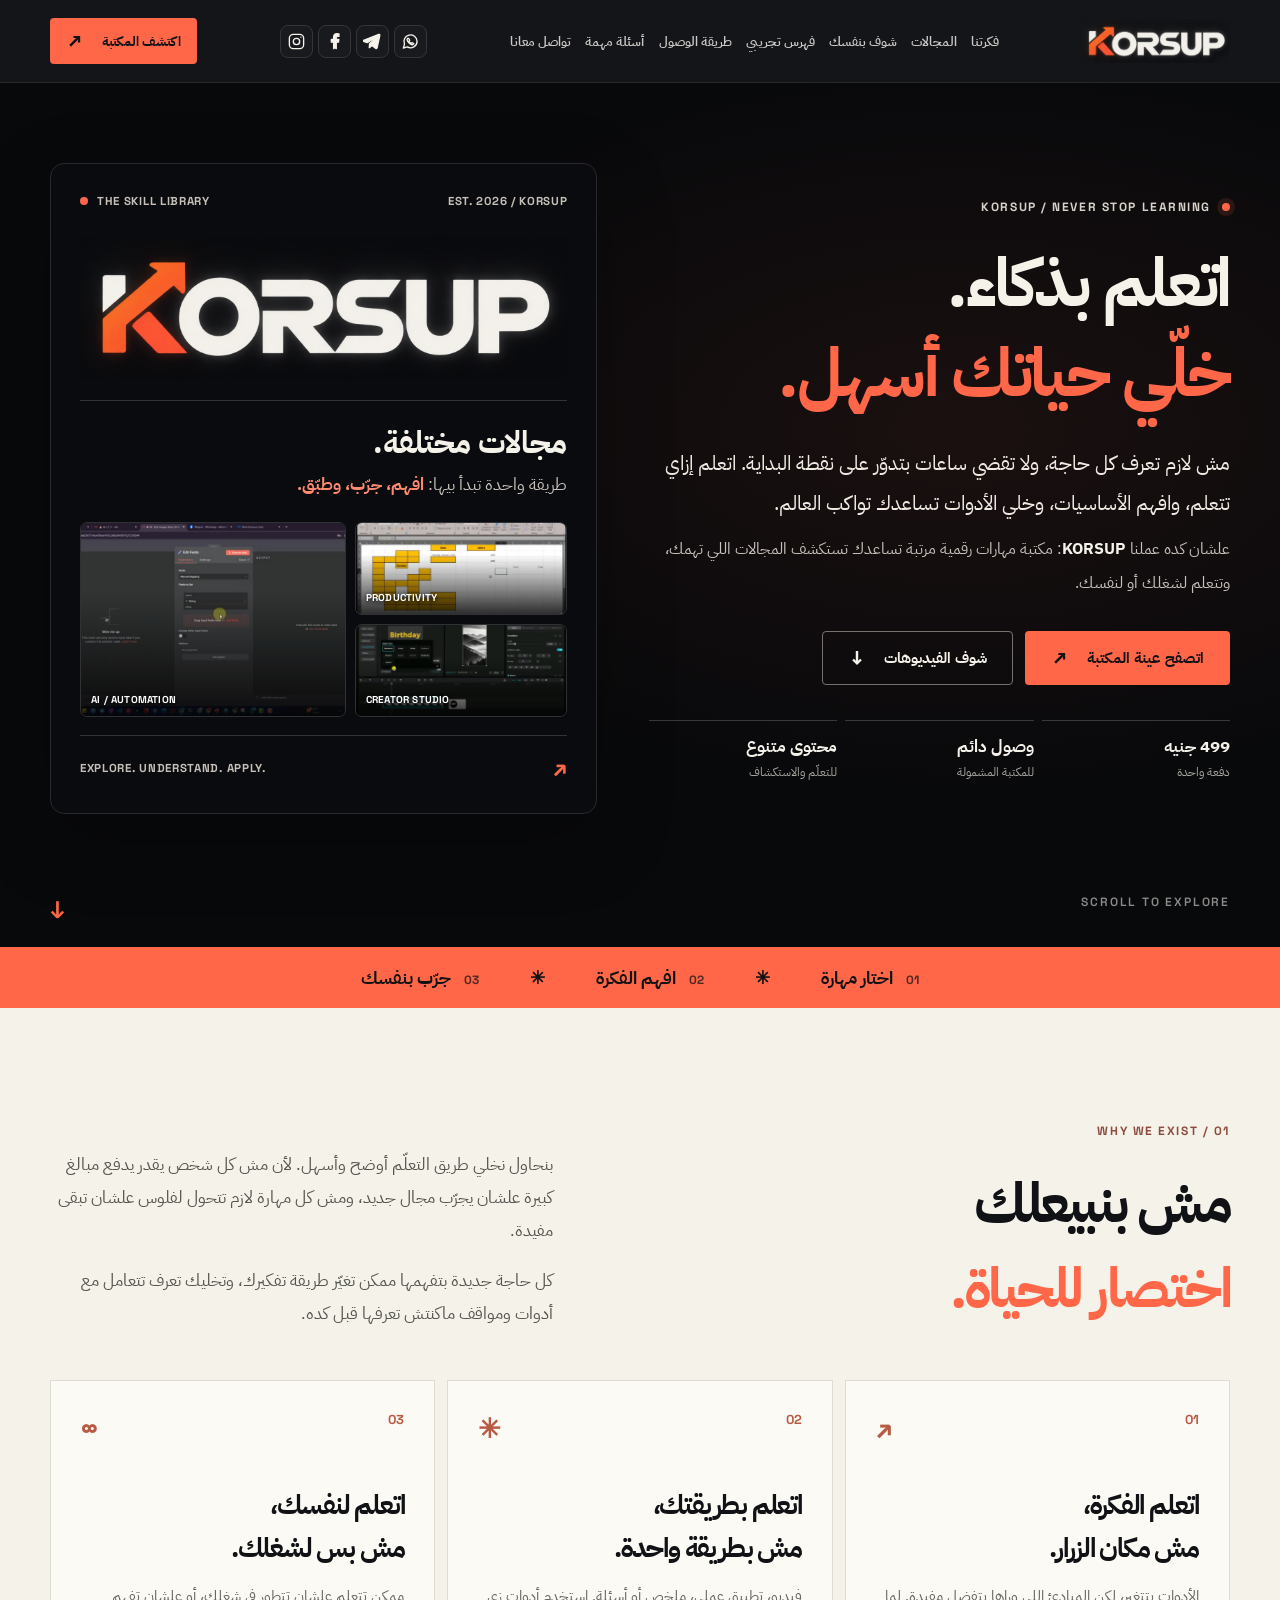
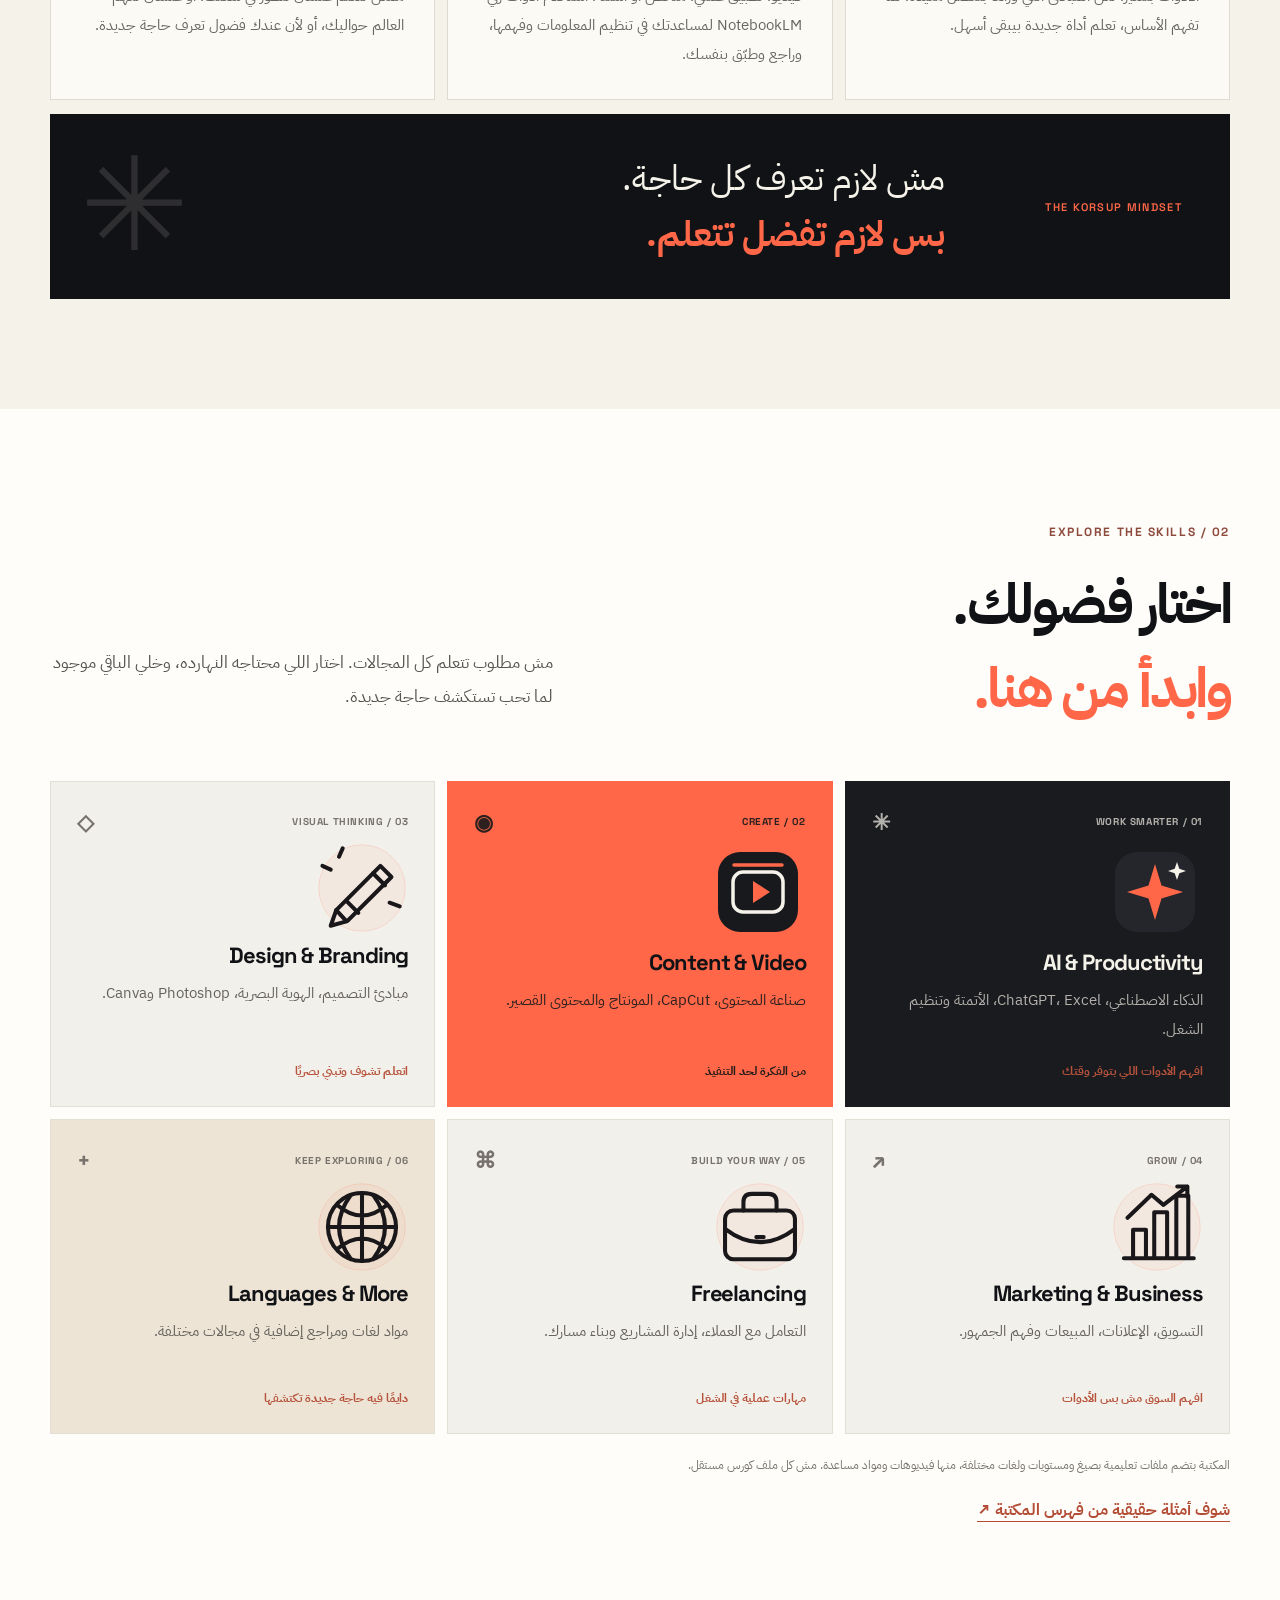
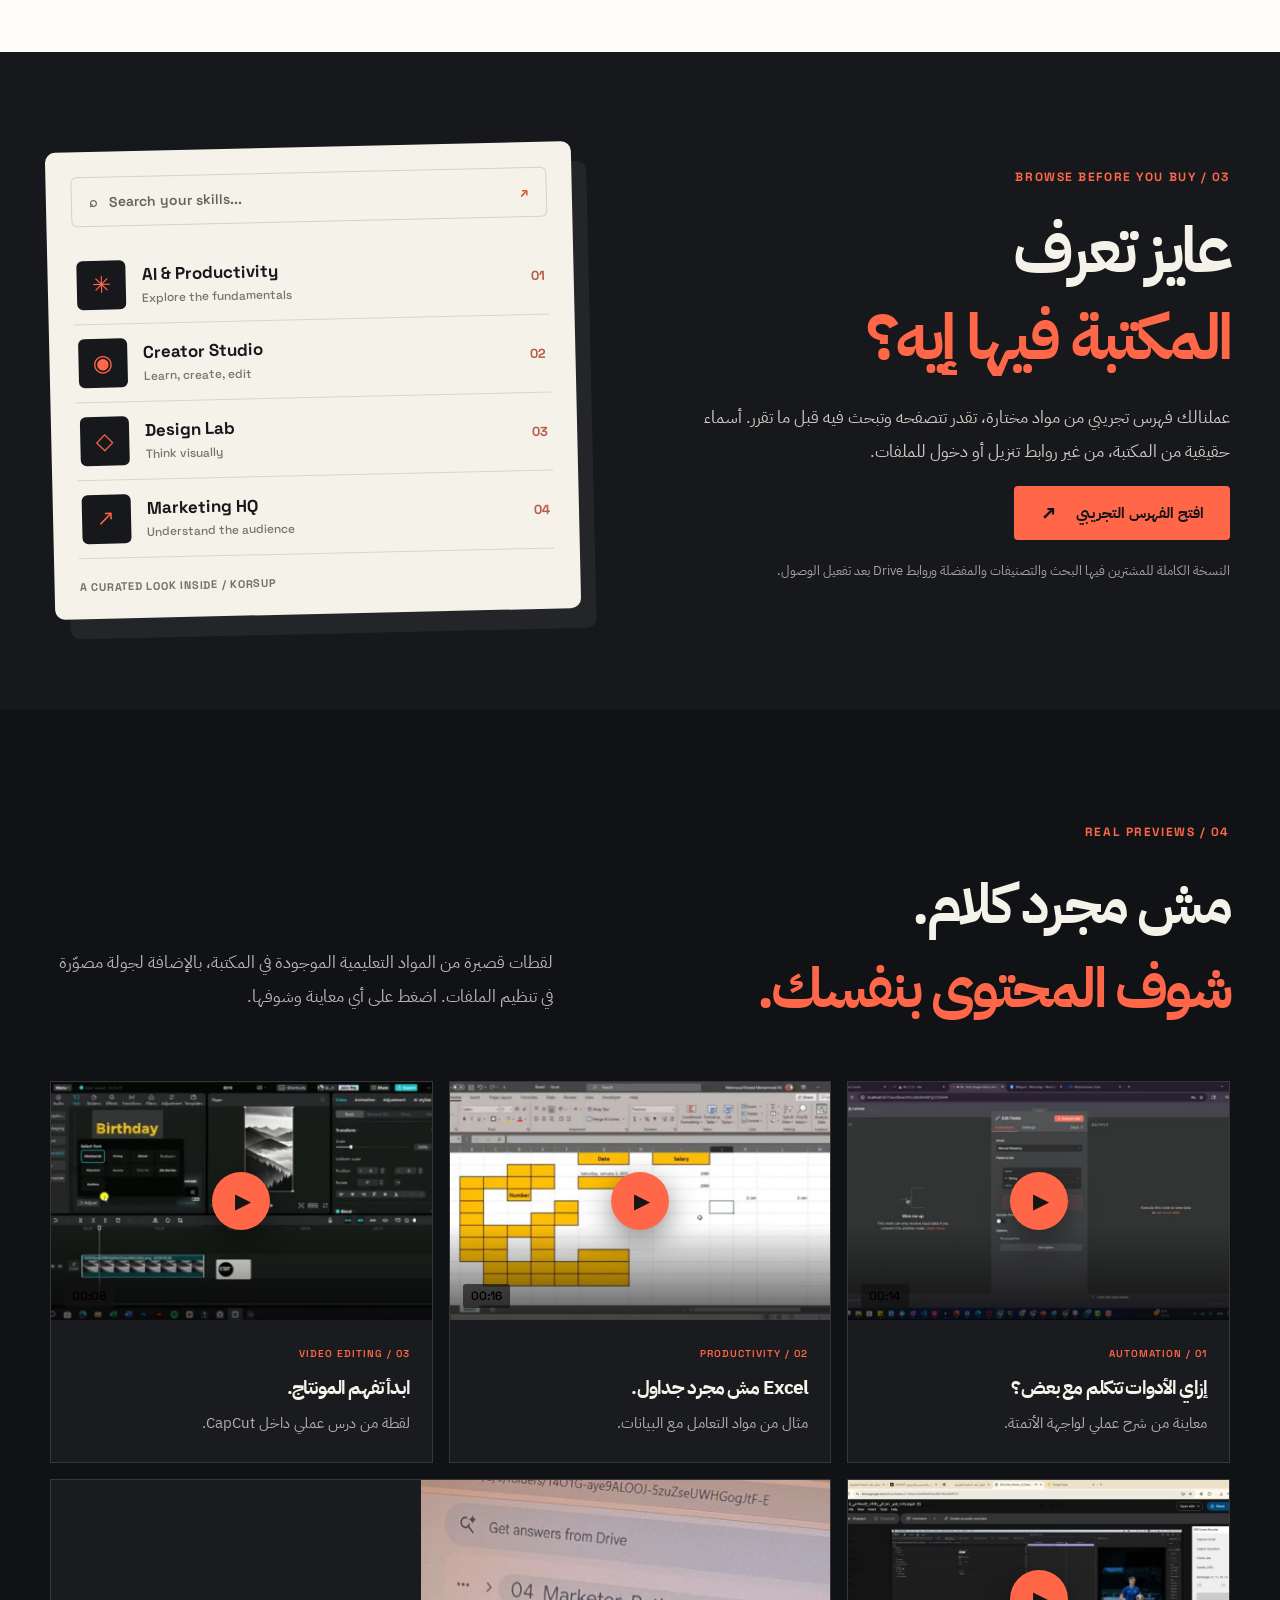
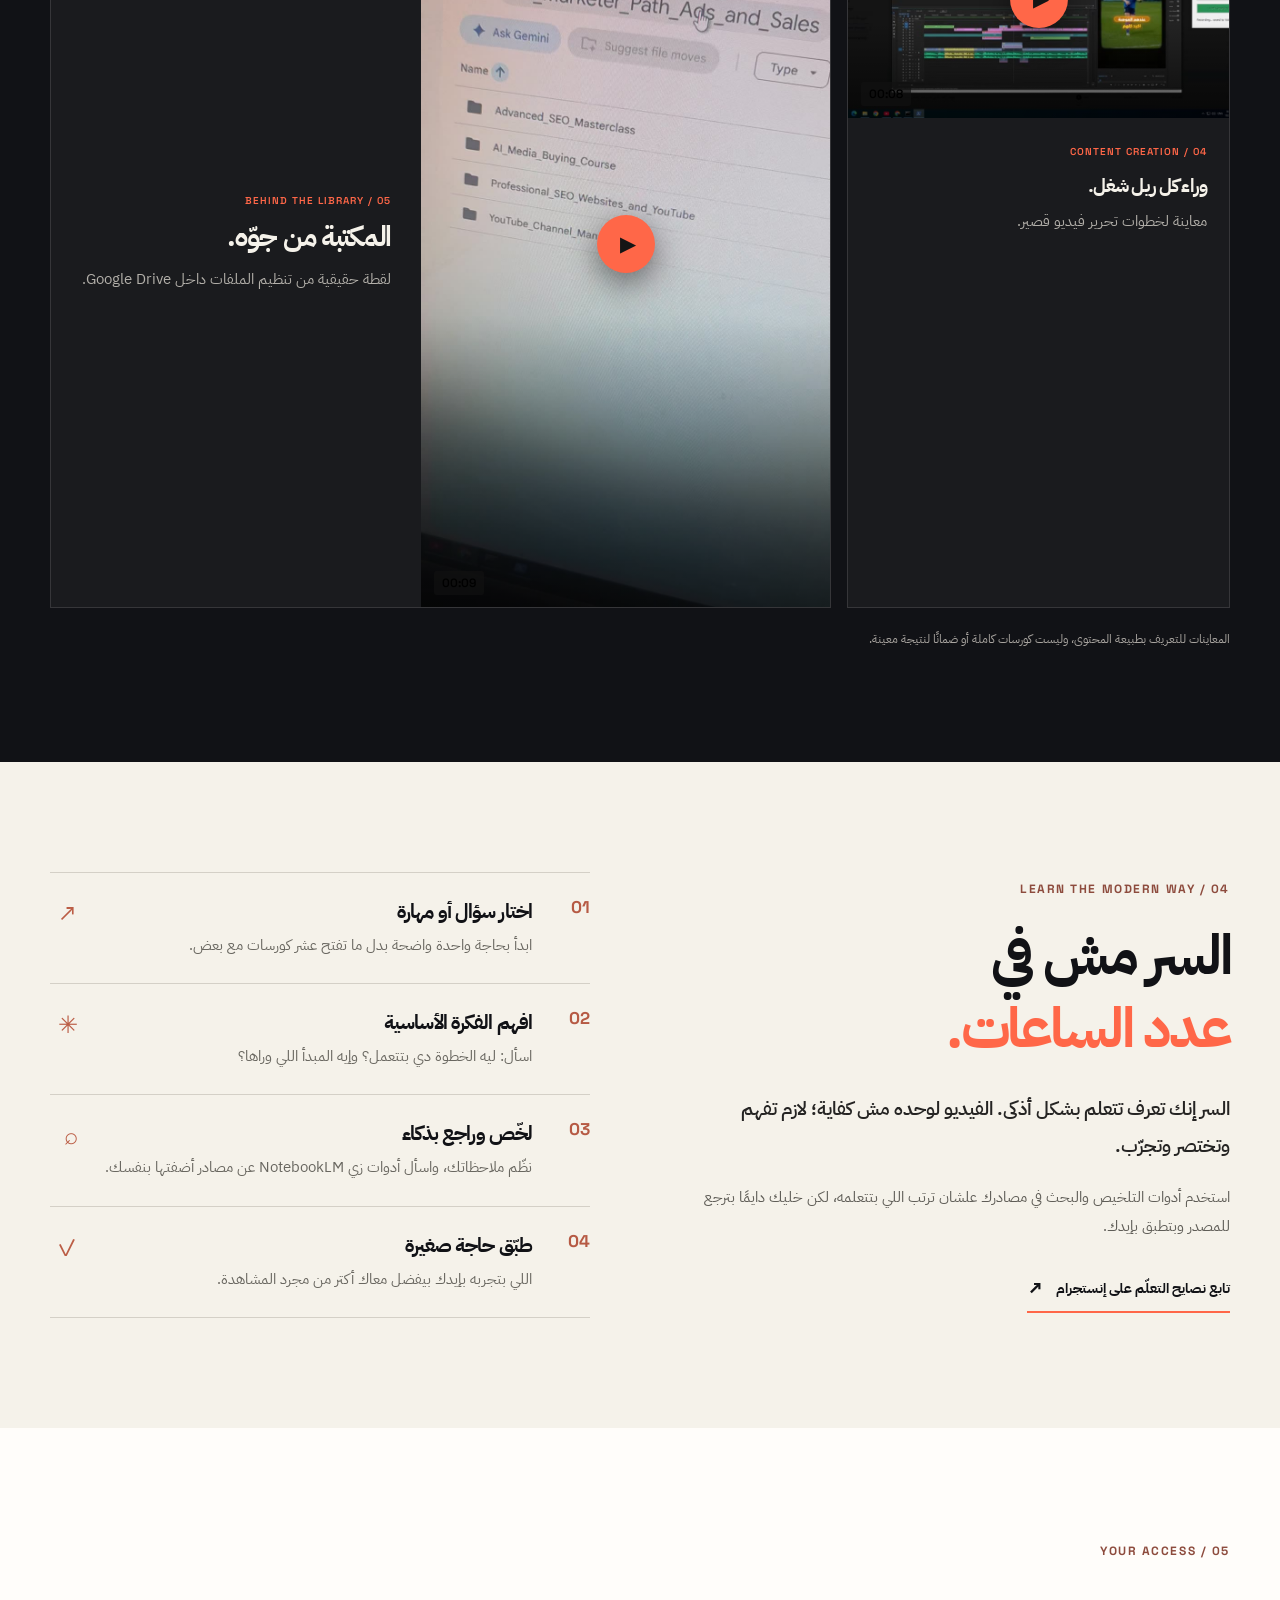
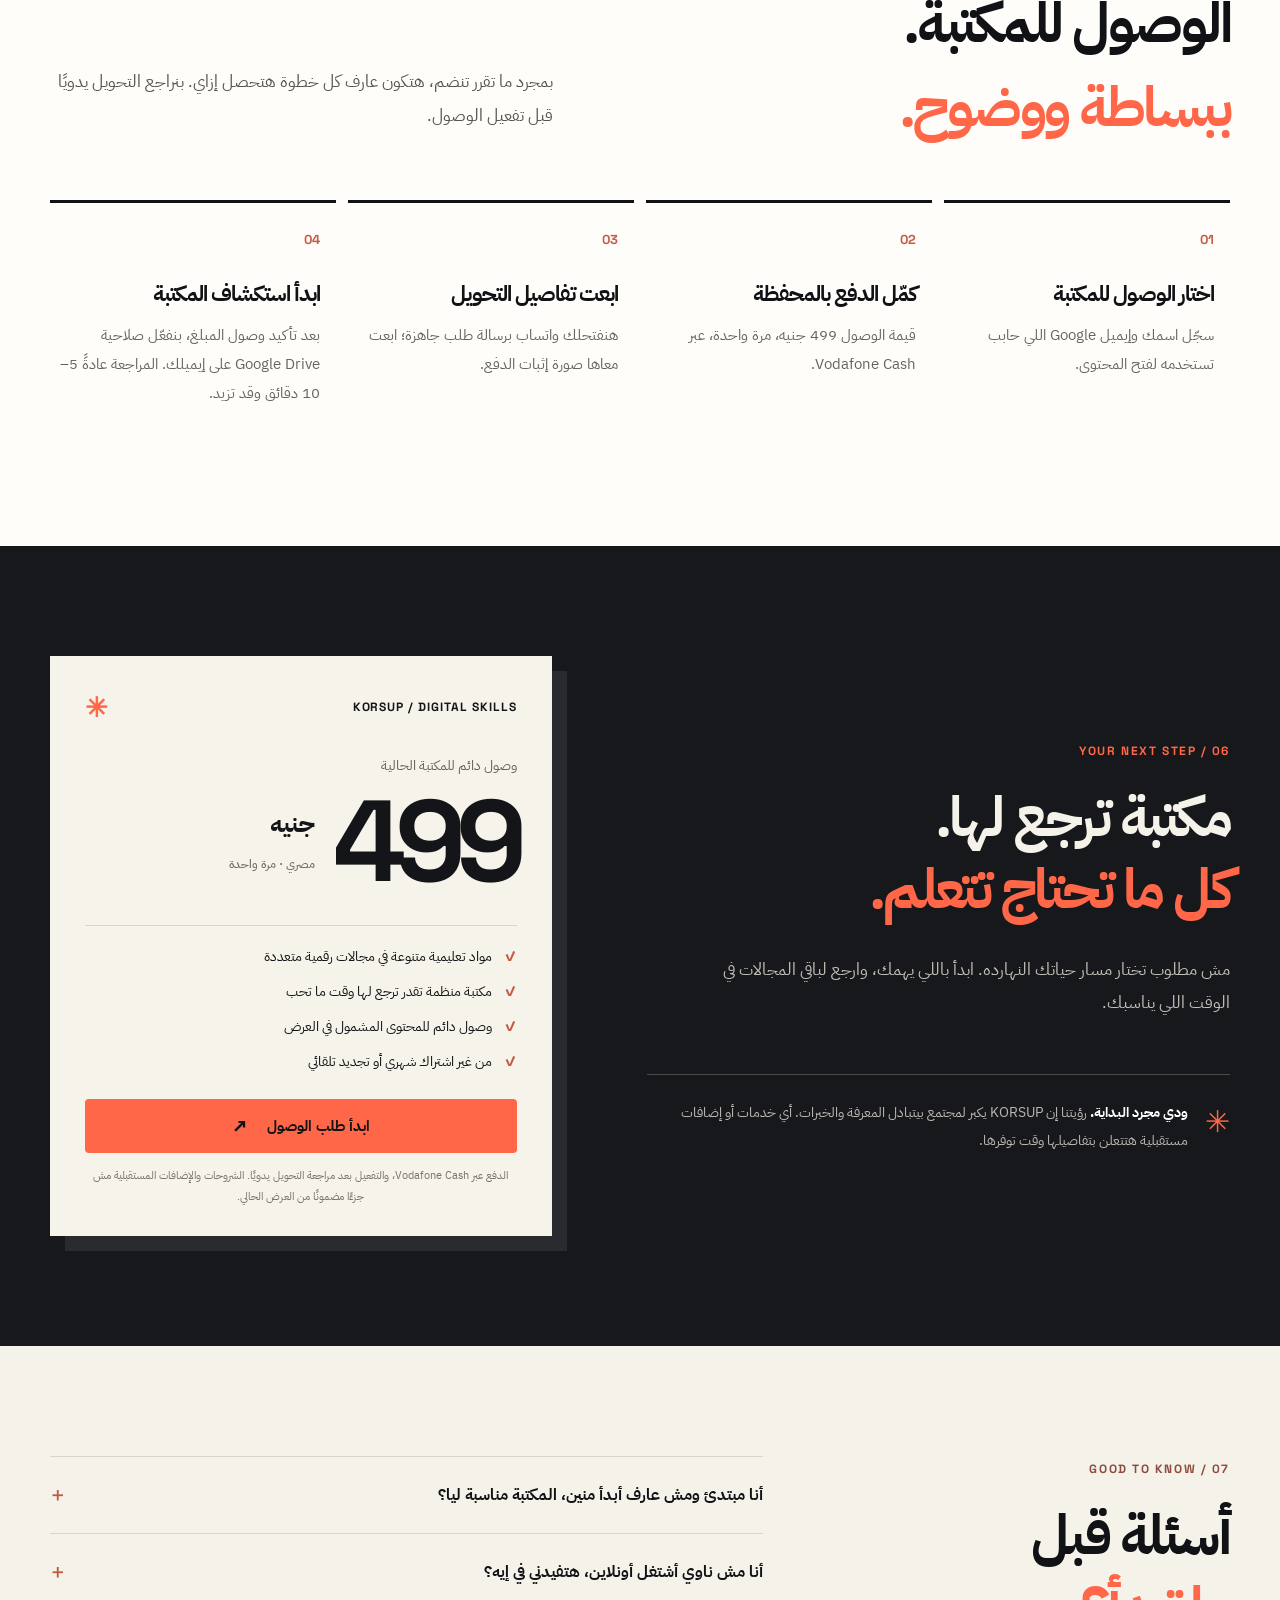
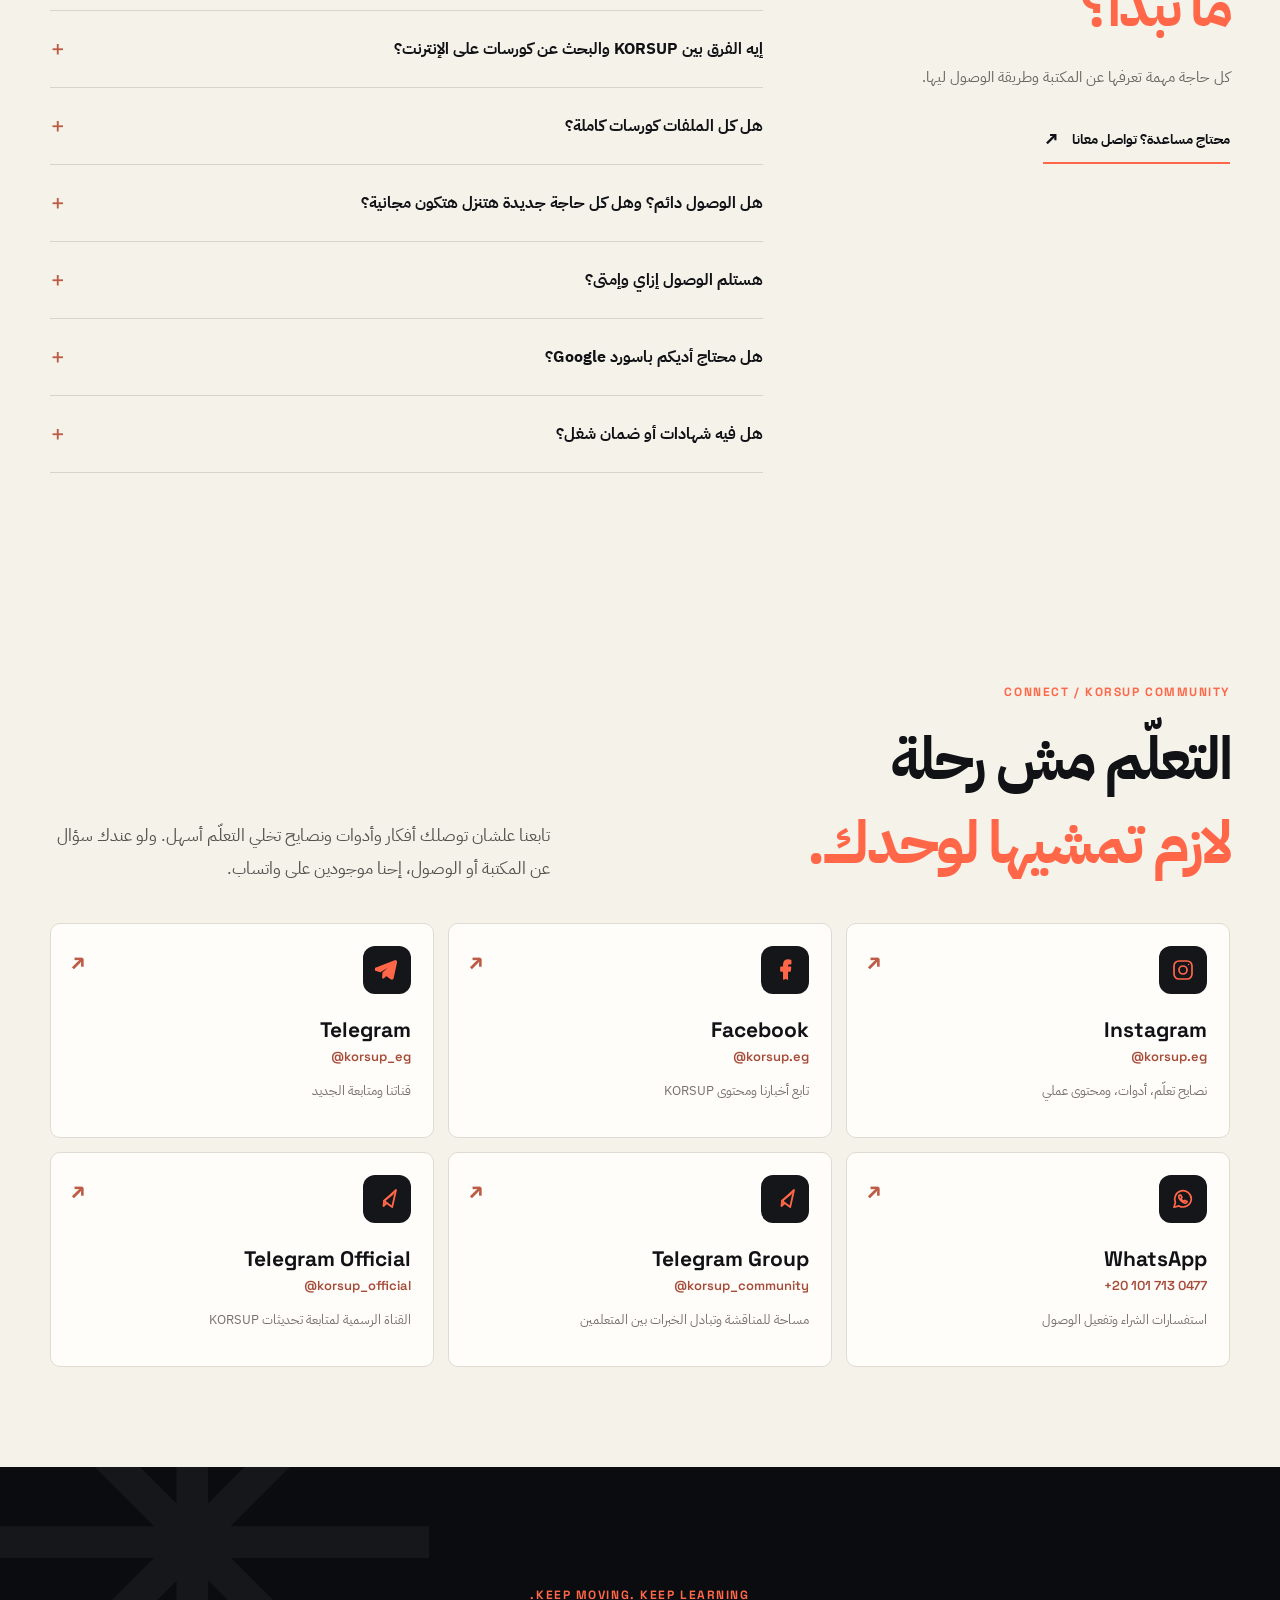
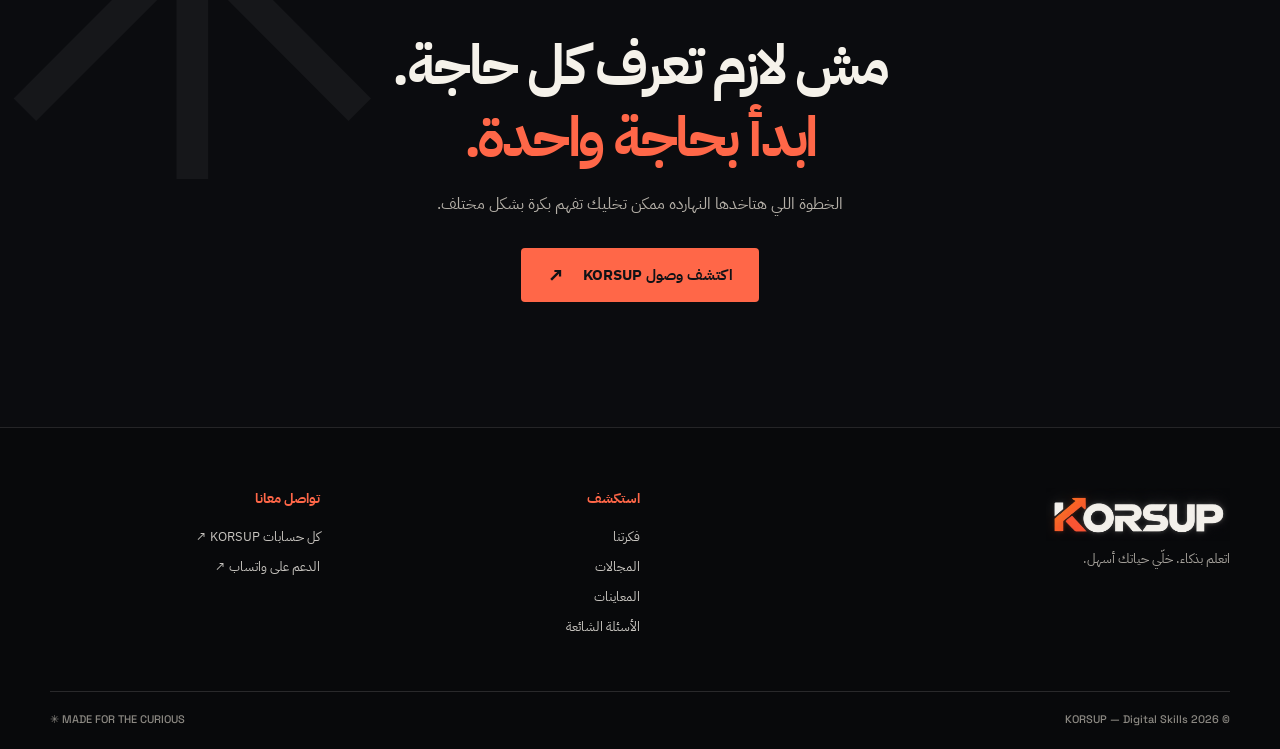
==== commit d923c4ca: "Add files via upload" ====
--- a/index.html
+++ b/index.html
@@ -3,422 +3,94 @@
 <html dir="rtl" lang="ar">
 <head>
 <meta charset="utf-8"/>
-<meta content="width=device-width,initial-scale=1,viewport-fit=cover" name="viewport"/>
-<meta content="#0c0c0e" name="theme-color"/>
-<meta content="KORSUP كورس أب: باكج تعليمية رقمية تجمع محتوى في الذكاء الاصطناعي، التصميم، المونتاج، صناعة المحتوى، التسويق الرقمي والفريلانس مع مواد لغات. استكشف المجالات وفهرس الملفات قبل الشراء." name="description"/>
+<meta content="width=device-width, initial-scale=1" name="viewport"/>
+<meta content="#0b0c0f" name="theme-color"/>
+<meta content="KORSUP — اتعلم بذكاء وخلّي حياتك أسهل. مكتبة مهارات رقمية منظمة تضم مواد تعليمية في الذكاء الاصطناعي والتصميم والمونتاج والتسويق والإنتاجية. وصول دائم مقابل 499 جنيه." name="description"/>
+<meta content="website" property="og:type"/><meta content="ar_EG" property="og:locale"/>
+<meta content="KORSUP | اتعلم بذكاء. خلّي حياتك أسهل." property="og:title"/>
+<meta content="مكتبة مهارات رقمية تساعدك تستكشف، تفهم، وتتعلم بطريقتك. وصول دائم بـ499 جنيه." property="og:description"/>
+<meta content="https://korsup.shop/assets/og-cover.jpg" property="og:image"/>
+<meta content="https://korsup.shop/" property="og:url"/>
+<link href="https://korsup.shop/" rel="canonical"/>
+<link href="assets/favicon.svg" rel="icon" type="image/svg+xml"/>
+<link href="https://fonts.googleapis.com" rel="preconnect"/><link crossorigin="" href="https://fonts.gstatic.com" rel="preconnect"/>
+<link href="https://fonts.googleapis.com/css2?family=IBM+Plex+Sans+Arabic:wght@400;500;600;700&amp;family=Space+Grotesk:wght@400;500;600;700&amp;display=swap" rel="stylesheet"/>
+<link href="styles.css" rel="stylesheet"/><script defer="" src="script.js"></script>
+<title>KORSUP — اتعلم بذكاء. خلّي حياتك أسهل.</title>
+<link href="assets/favicon-64.png" rel="alternate icon" type="image/png"/><link href="assets/apple-touch-icon.png" rel="apple-touch-icon"/></head>
+<body>
+<a class="skip-link" href="#main">انتقل للمحتوى</a>
+<div aria-hidden="true" class="scroll-line" id="scrollLine"></div>
+<header class="site-header" id="siteHeader"><div class="wrap nav-wrap">
+<a aria-label="KORSUP — الرئيسية" class="logo-link" href="#top"><img alt="KORSUP — Digital Skills" src="assets/korsup-logo-transparent.png"/></a>
+<nav aria-label="القائمة الرئيسية" class="nav-links"><a href="#story">فكرتنا</a><a href="#fields">المجالات</a><a href="#previews">شوف بنفسك</a><a href="catalog/">فهرس تجريبي</a><a href="#how">طريقة الوصول</a><a href="#questions">أسئلة مهمة</a><a href="#contact">تواصل معانا</a></nav>
+<div aria-label="تابع KORSUP على السوشيال ميديا" class="header-social"><a aria-label="KORSUP على Instagram" class="social-icon" href="https://www.instagram.com/korsup.eg/" rel="noopener noreferrer" target="_blank" title="Instagram"><svg aria-hidden="true" fill="none" height="19" stroke="currentColor" stroke-linecap="round" stroke-linejoin="round" stroke-width="1.7" viewbox="0 0 24 24" width="19"><rect height="18" rx="5" width="18" x="3" y="3"></rect><circle cx="12" cy="12" r="4"></circle><circle cx="17.6" cy="6.5" fill="currentColor" r=".8" stroke="none"></circle></svg></a><a aria-label="KORSUP على Facebook" class="social-icon" href="https://www.facebook.com/korsup.eg/" rel="noopener noreferrer" target="_blank" title="Facebook"><svg aria-hidden="true" fill="currentColor" height="19" stroke="currentColor" stroke-linecap="round" stroke-linejoin="round" stroke-width="1.7" viewbox="0 0 24 24" width="19"><path d="M14.2 21v-8.2H17l.45-3.4h-3.25V7.25c0-.98.28-1.65 1.68-1.65H17.6V2.55A23.3 23.3 0 0 0 15.1 2c-2.5 0-4.2 1.5-4.2 4.35V9.4H8v3.4h2.9V21"></path></svg></a><a aria-label="KORSUP على Telegram" class="social-icon" href="https://t.me/korsup_eg" rel="noopener noreferrer" target="_blank" title="Telegram"><svg aria-hidden="true" fill="currentColor" height="19" stroke="currentColor" stroke-linecap="round" stroke-linejoin="round" stroke-width="1.7" viewbox="0 0 24 24" width="19"><path d="m21.2 3.6-3.6 16.8c-.27 1.2-.98 1.5-1.98.94l-5.48-4.04-2.65 2.55c-.29.3-.54.54-1.1.54l.39-5.57L17 5.6c.44-.39-.1-.61-.68-.23L3.7 13.3l-5.45-1.7c-1.18-.37-1.2-1.18.25-1.75L19.8 1.63c.98-.36 1.84.24 1.4 1.97Z" transform="translate(2.1 1.5) scale(.9)"></path></svg></a><a aria-label="KORSUP على WhatsApp" class="social-icon" href="https://wa.me/201017130477" rel="noopener noreferrer" target="_blank" title="WhatsApp"><svg aria-hidden="true" fill="none" height="19" stroke="currentColor" stroke-linecap="round" stroke-linejoin="round" stroke-width="1.7" viewbox="0 0 24 24" width="19"><path d="M20.3 11.6a8.3 8.3 0 0 1-12.3 7.3L3 20.2l1.4-4.9a8.3 8.3 0 1 1 15.9-3.7Z"></path><path d="M8.4 8.1c-.5.5-.8 1.1-.7 1.7.2 2.5 3.7 5.9 6.2 6.3.7.1 1.3-.3 1.8-.8l.4-.7-2.3-1.2-.9 1c-1.3-.6-2.3-1.6-2.9-2.9l1-1-1.2-2.3Z"></path></svg></a></div><a class="btn btn-hot nav-cta" href="#access">اكتشف المكتبة <span aria-hidden="true">↗</span></a>
+<button aria-label="ابدأ شراء وصول KORSUP مقابل 499 جنيه" class="btn btn-hot mobile-buy-cta" id="openCheckoutMobile" type="button">اشتري الآن</button>
+<button aria-controls="mobileNav" aria-expanded="false" aria-label="فتح القائمة" class="menu-toggle" id="menuToggle" type="button"><span></span><span></span><span></span></button>
+</div><nav aria-label="قائمة الموبايل" class="mobile-nav" hidden="" id="mobileNav"><a href="#story">فكرتنا</a><a href="#fields">المجالات</a><a href="#previews">شوف بنفسك</a><a href="catalog/">فهرس تجريبي</a><a href="#how">طريقة الوصول</a><a href="#questions">أسئلة مهمة</a><a href="#access">تفاصيل الوصول</a><a href="#contact">تواصل معانا</a></nav></header>
+<main id="main">
+<section class="hero" id="top"><div aria-hidden="true" class="hero-grain"></div><div class="wrap hero-layout">
+<div class="hero-text"><div class="eyebrow"><span class="pulse"></span> KORSUP / NEVER STOP LEARNING</div>
+<h1>اتعلم بذكاء.<br/><span>خلّي حياتك أسهل.</span></h1>
+<p class="hero-lead">مش لازم تعرف كل حاجة، ولا تقضي ساعات بتدوّر على نقطة البداية. اتعلم إزاي تتعلم، وافهم الأساسيات، وخلي الأدوات تساعدك تواكب العالم.</p>
+<p class="hero-sub">علشان كده عملنا <strong>KORSUP</strong>: مكتبة مهارات رقمية مرتبة تساعدك تستكشف المجالات اللي تهمك، وتتعلم لشغلك أو لنفسك.</p>
+<div class="hero-actions"><a class="btn btn-hot btn-lg" href="catalog/">اتصفح عينة المكتبة <span aria-hidden="true">↗</span></a><a class="btn btn-outline btn-lg" href="#previews">شوف الفيديوهات <span aria-hidden="true">↓</span></a></div>
+<div class="hero-trust"><span><b>499 جنيه</b><small>دفعة واحدة</small></span><span><b>وصول دائم</b><small>للمكتبة المشمولة</small></span><span><b>محتوى متنوع</b><small>للتعلّم والاستكشاف</small></span></div>
+</div>
+<div aria-label="عرض بصري لمجالات مكتبة KORSUP" class="hero-showcase"><div class="showcase-topline"><span><i class="online-dot"></i> THE SKILL LIBRARY</span><span>EST. 2026 / KORSUP</span></div>
+<div class="showcase-logo"><img alt="KORSUP — Digital Skills" loading="eager" src="assets/korsup-logo-transparent.png"/></div>
+<div class="showcase-divider"></div>
+<div class="showcase-message" dir="rtl"><strong>مجالات مختلفة.</strong><span>طريقة واحدة تبدأ بيها: <b>افهم، جرّب، وطبّق.</b></span></div>
+<div class="showcase-media"><div class="media-shot media-shot-main"><img alt="لقطة حقيقية من فيديو عن الأتمتة" loading="eager" src="assets/01-automation.jpg"/><span>AI / AUTOMATION</span></div><div class="media-shot"><img alt="لقطة حقيقية من شرح Excel" loading="eager" src="assets/02-excel.jpg"/><span>PRODUCTIVITY</span></div><div class="media-shot"><img alt="لقطة حقيقية من شرح CapCut" loading="eager" src="assets/03-capcut.jpg"/><span>CREATOR STUDIO</span></div></div>
+<div class="showcase-end"><span>EXPLORE. UNDERSTAND. APPLY.</span><span>↗</span></div></div>
+</div><div class="hero-bottom wrap"><span>SCROLL TO EXPLORE</span><span class="arrow-down">↓</span></div></section>
+<div aria-label="طريقة KORSUP" class="values-strip"><div class="wrap values-inner"><span><b>01</b> اختار مهارة</span><i aria-hidden="true">✳</i><span><b>02</b> افهم الفكرة</span><i aria-hidden="true">✳</i><span><b>03</b> جرّب بنفسك</span></div></div>
+<section class="section cream" id="story"><div class="wrap"><div class="section-top"><div><span class="kicker">01 / WHY WE EXIST</span><h2>مش بنبيعلك<br/><em>اختصار للحياة.</em></h2></div><div class="section-intro"><p>بنحاول نخلي طريق التعلّم أوضح وأسهل. لأن مش كل شخص يقدر يدفع مبالغ كبيرة علشان يجرّب مجال جديد، ومش كل مهارة لازم تتحول لفلوس علشان تبقى مفيدة.</p><p>كل حاجة جديدة بتفهمها ممكن تغيّر طريقة تفكيرك، وتخليك تعرف تتعامل مع أدوات ومواقف ماكنتش تعرفها قبل كده.</p></div></div>
+<div class="principles"><article class="principle"><div class="principle-num">01 <span>↗</span></div><h3>اتعلم الفكرة،<br/>مش مكان الزرار.</h3><p>الأدوات بتتغير، لكن المبادئ اللي وراها بتفضل مفيدة. لما تفهم الأساس، تعلم أداة جديدة بيبقى أسهل.</p></article><article class="principle"><div class="principle-num">02 <span>✳</span></div><h3>اتعلم بطريقتك،<br/>مش بطريقة واحدة.</h3><p>فيديو، تطبيق عملي، ملخص أو أسئلة. استخدم أدوات زي NotebookLM لمساعدتك في تنظيم المعلومات وفهمها، وراجع وطبّق بنفسك.</p></article><article class="principle"><div class="principle-num">03 <span>∞</span></div><h3>اتعلم لنفسك،<br/>مش بس لشغلك.</h3><p>ممكن تتعلم علشان تتطور في شغلك، أو علشان تفهم العالم حواليك، أو لأن عندك فضول تعرف حاجة جديدة.</p></article></div>
+<div class="manifesto"><span class="manifesto-label">THE KORSUP MINDSET</span><p>مش لازم تعرف كل حاجة.<br/><strong>بس لازم تفضل تتعلم.</strong></p><span aria-hidden="true" class="manifesto-star">✳</span></div>
+</div></section>
+<section class="section offwhite" id="fields"><div class="wrap"><div class="section-top"><div><span class="kicker">02 / EXPLORE THE SKILLS</span><h2>اختار فضولك.<br/><em>وابدأ من هنا.</em></h2></div><p class="section-intro">مش مطلوب تتعلم كل المجالات. اختار اللي محتاجه النهارده، وخلي الباقي موجود لما تحب تستكشف حاجة جديدة.</p></div>
+<div class="fields-grid">
+<article class="field field-dark"><div class="field-top"><span>01 / WORK SMARTER</span><span>✳</span></div><div class="field-icon"><img alt="" height="96" loading="lazy" src="assets/icon_ai.svg" width="96"/></div><h3>AI &amp; Productivity</h3><p>الذكاء الاصطناعي، ChatGPT، Excel، الأتمتة وتنظيم الشغل.</p><span class="field-tail">افهم الأدوات اللي بتوفر وقتك</span></article>
+<article class="field field-coral"><div class="field-top"><span>02 / CREATE</span><span>◉</span></div><div class="field-icon"><img alt="" height="96" loading="lazy" src="assets/icon_creator.svg" width="96"/></div><h3>Content &amp; Video</h3><p>صناعة المحتوى، CapCut، المونتاج والمحتوى القصير.</p><span class="field-tail">من الفكرة لحد التنفيذ</span></article>
+<article class="field"><div class="field-top"><span>03 / VISUAL THINKING</span><span>◇</span></div><div class="field-icon"><img alt="" height="96" loading="lazy" src="assets/icon_design.svg" width="96"/></div><h3>Design &amp; Branding</h3><p>مبادئ التصميم، الهوية البصرية، Photoshop وCanva.</p><span class="field-tail">اتعلم تشوف وتبني بصريًا</span></article>
+<article class="field"><div class="field-top"><span>04 / GROW</span><span>↗</span></div><div class="field-icon"><img alt="" height="96" loading="lazy" src="assets/icon_marketing.svg" width="96"/></div><h3>Marketing &amp; Business</h3><p>التسويق، الإعلانات، المبيعات وفهم الجمهور.</p><span class="field-tail">افهم السوق مش بس الأدوات</span></article>
+<article class="field"><div class="field-top"><span>05 / BUILD YOUR WAY</span><span>⌘</span></div><div class="field-icon"><img alt="" height="96" loading="lazy" src="assets/icon_freelance.svg" width="96"/></div><h3>Freelancing</h3><p>التعامل مع العملاء، إدارة المشاريع وبناء مسارك.</p><span class="field-tail">مهارات عملية في الشغل</span></article>
+<article class="field field-bonus"><div class="field-top"><span>06 / KEEP EXPLORING</span><span>+</span></div><div class="field-icon"><img alt="" height="96" loading="lazy" src="assets/icon_language.svg" width="96"/></div><h3>Languages &amp; More</h3><p>مواد لغات ومراجع إضافية في مجالات مختلفة.</p><span class="field-tail">دايمًا فيه حاجة جديدة تكتشفها</span></article>
+</div><p class="section-footnote">المكتبة بتضم ملفات تعليمية بصيغ ومستويات ولغات مختلفة، منها فيديوهات ومواد مساعدة. مش كل ملف كورس مستقل.</p><p class="section-link"><a href="catalog/">شوف أمثلة حقيقية من فهرس المكتبة ↗</a></p>
+</div></section>
+<section class="catalog-feature" id="catalog"><div class="wrap catalog-feature-grid"><div class="catalog-feature-copy"><span class="kicker kicker-hot">03 / BROWSE BEFORE YOU BUY</span><h2>عايز تعرف<br/><em>المكتبة فيها إيه؟</em></h2><p>عملنالك فهرس تجريبي من مواد مختارة، تقدر تتصفحه وتبحث فيه قبل ما تقرر. أسماء حقيقية من المكتبة، من غير روابط تنزيل أو دخول للملفات.</p><a class="btn btn-hot btn-lg" href="catalog/">افتح الفهرس التجريبي <span aria-hidden="true">↗</span></a><p class="catalog-disclaimer">النسخة الكاملة للمشترين فيها البحث والتصنيفات والمفضلة وروابط Drive بعد تفعيل الوصول.</p></div><div aria-hidden="true" class="catalog-visual"><div class="catalog-visual-top"><span>⌕   Search your skills...</span><b>↗</b></div><div class="catalog-row"><i>✳</i><span><strong>AI &amp; Productivity</strong><small>Explore the fundamentals</small></span><b>01</b></div><div class="catalog-row"><i>◉</i><span><strong>Creator Studio</strong><small>Learn, create, edit</small></span><b>02</b></div><div class="catalog-row"><i>◇</i><span><strong>Design Lab</strong><small>Think visually</small></span><b>03</b></div><div class="catalog-row"><i>↗</i><span><strong>Marketing HQ</strong><small>Understand the audience</small></span><b>04</b></div><div class="catalog-visual-bottom">A CURATED LOOK INSIDE / KORSUP</div></div></div></section><section class="section dark-section" id="previews"><div class="wrap"><div class="section-top"><div><span class="kicker kicker-hot">04 / REAL PREVIEWS</span><h2>مش مجرد كلام.<br/><em>شوف المحتوى بنفسك.</em></h2></div><p class="section-intro">لقطات قصيرة من المواد التعليمية الموجودة في المكتبة، بالإضافة لجولة مصوّرة في تنظيم الملفات. اضغط على أي معاينة وشوفها.</p></div>
+<div class="video-grid">
+<article class="video-card"><button aria-label="شغّل معاينة الذكاء الاصطناعي والأتمتة" class="video-play" data-title="AI &amp; Automation" data-video="assets/01-automation.mp4" type="button"><img alt="لقطة فعلية من واجهة أتمتة العمل" loading="lazy" src="assets/01-automation.jpg"/><span class="video-overlay"><span class="play-circle">▶</span><span class="video-time">00:14</span></span></button><div class="video-details"><span>01 / AUTOMATION</span><h3>إزاي الأدوات تتكلم مع بعض؟</h3><p>معاينة من شرح عملي لواجهة الأتمتة.</p></div></article>
+<article class="video-card"><button aria-label="شغّل معاينة Excel" class="video-play" data-title="Excel &amp; Productivity" data-video="assets/02-excel.mp4" type="button"><img alt="لقطة فعلية من درس Microsoft Excel" loading="lazy" src="assets/02-excel.jpg"/><span class="video-overlay"><span class="play-circle">▶</span><span class="video-time">00:16</span></span></button><div class="video-details"><span>02 / PRODUCTIVITY</span><h3>Excel مش مجرد جداول.</h3><p>مثال من مواد التعامل مع البيانات.</p></div></article>
+<article class="video-card"><button aria-label="شغّل معاينة CapCut" class="video-play" data-title="CapCut Editing" data-video="assets/03-capcut.mp4" type="button"><img alt="لقطة فعلية من واجهة برنامج CapCut" loading="lazy" src="assets/03-capcut.jpg"/><span class="video-overlay"><span class="play-circle">▶</span><span class="video-time">00:08</span></span></button><div class="video-details"><span>03 / VIDEO EDITING</span><h3>ابدأ تفهم المونتاج.</h3><p>لقطة من درس عملي داخل CapCut.</p></div></article>
+<article class="video-card"><button aria-label="شغّل معاينة مونتاج ريلز" class="video-play" data-title="Reels Editing" data-video="assets/04-reels.mp4" type="button"><img alt="لقطة فعلية من Timeline مونتاج Reels" loading="lazy" src="assets/04-reels.jpg"/><span class="video-overlay"><span class="play-circle">▶</span><span class="video-time">00:08</span></span></button><div class="video-details"><span>04 / CONTENT CREATION</span><h3>وراء كل ريل شغل.</h3><p>معاينة لخطوات تحرير فيديو قصير.</p></div></article>
+<article class="video-card video-card-wide"><button aria-label="شغّل جولة تنظيم المكتبة" class="video-play" data-title="جولة في تنظيم المكتبة" data-video="assets/05-library.mp4" type="button"><img alt="تصوير فعلي لمجلدات KORSUP داخل Google Drive" loading="lazy" src="assets/05-library.jpg"/><span class="video-overlay"><span class="play-circle">▶</span><span class="video-time">00:09</span></span></button><div class="video-details"><span>05 / BEHIND THE LIBRARY</span><h3>المكتبة من جوّه.</h3><p>لقطة حقيقية من تنظيم الملفات داخل Google Drive.</p></div></article>
+</div><p class="section-footnote footnote-dark">المعاينات للتعريف بطبيعة المحتوى، وليست كورسات كاملة أو ضمانًا لنتيجة معينة.</p>
+</div></section>
+<section class="section cream" id="method"><div class="wrap method-layout"><div><span class="kicker">04 / LEARN THE MODERN WAY</span><h2>السر مش في<br/><em>عدد الساعات.</em></h2><p class="method-lead">السر إنك تعرف تتعلم بشكل أذكى. الفيديو لوحده مش كفاية؛ لازم تفهم وتختصر وتجرّب.</p><p>استخدم أدوات التلخيص والبحث في مصادرك علشان ترتب اللي بتتعلمه، لكن خليك دايمًا بترجع للمصدر وبتطبق بإيدك.</p><a class="text-link" href="https://www.instagram.com/korsup.eg/" rel="noopener noreferrer" target="_blank">تابع نصايح التعلّم على إنستجرام <span>↗</span></a></div><div class="method-stack"><div class="method-step"><b>01</b><div><h3>اختار سؤال أو مهارة</h3><p>ابدأ بحاجة واحدة واضحة بدل ما تفتح عشر كورسات مع بعض.</p></div><span>↗</span></div><div class="method-step"><b>02</b><div><h3>افهم الفكرة الأساسية</h3><p>اسأل: ليه الخطوة دي بتتعمل؟ وإيه المبدأ اللي وراها؟</p></div><span>✳</span></div><div class="method-step"><b>03</b><div><h3>لخّص وراجع بذكاء</h3><p>نظّم ملاحظاتك، واسأل أدوات زي NotebookLM عن مصادر أضفتها بنفسك.</p></div><span>⌕</span></div><div class="method-step"><b>04</b><div><h3>طبّق حاجة صغيرة</h3><p>اللي بتجربه بإيدك بيفضل معاك أكتر من مجرد المشاهدة.</p></div><span>✓</span></div></div></div></section>
+<section class="section offwhite" id="how"><div class="wrap"><div class="section-top"><div><span class="kicker">05 / YOUR ACCESS</span><h2>الوصول للمكتبة.<br/><em>ببساطة ووضوح.</em></h2></div><p class="section-intro">بمجرد ما تقرر تنضم، هتكون عارف كل خطوة هتحصل إزاي. بنراجع التحويل يدويًا قبل تفعيل الوصول.</p></div><div class="steps-grid"><div class="access-step"><span class="step-number">01</span><h3>اختار الوصول للمكتبة</h3><p>سجّل اسمك وإيميل Google اللي حابب تستخدمه لفتح المحتوى.</p></div><div class="access-step"><span class="step-number">02</span><h3>كمّل الدفع بالمحفظة</h3><p>قيمة الوصول 499 جنيه، مرة واحدة، عبر Vodafone Cash.</p></div><div class="access-step"><span class="step-number">03</span><h3>ابعت تفاصيل التحويل</h3><p>هنفتحلك واتساب برسالة طلب جاهزة؛ ابعت معاها صورة إثبات الدفع.</p></div><div class="access-step"><span class="step-number">04</span><h3>ابدأ استكشاف المكتبة</h3><p>بعد تأكيد وصول المبلغ، بنفعّل صلاحية Google Drive على إيميلك. المراجعة عادةً 5–10 دقائق وقد تزيد.</p></div></div></div></section>
+<section class="section access-section" id="access"><div class="wrap access-layout"><div class="access-copy"><span class="kicker kicker-hot">06 / YOUR NEXT STEP</span><h2>مكتبة ترجع لها.<br/><em>كل ما تحتاج تتعلم.</em></h2><p>مش مطلوب تختار مسار حياتك النهارده. ابدأ باللي يهمك، وارجع لباقي المجالات في الوقت اللي يناسبك.</p><div class="access-note"><span>✳</span><p><strong>ودي مجرد البداية.</strong> رؤيتنا إن KORSUP يكبر لمجتمع بيتبادل المعرفة والخبرات. أي خدمات أو إضافات مستقبلية هتتعلن بتفاصيلها وقت توفرها.</p></div></div><div class="pricing"><div class="pricing-top"><span>KORSUP / DIGITAL SKILLS</span><span>✳</span></div><div class="pricing-eyebrow">وصول دائم للمكتبة الحالية</div><div class="price-row"><strong>499</strong><div>جنيه<br/><small>مصري · مرة واحدة</small></div></div><div class="price-line"></div><ul class="pricing-list"><li><span>✓</span> مواد تعليمية متنوعة في مجالات رقمية متعددة</li><li><span>✓</span> مكتبة منظمة تقدر ترجع لها وقت ما تحب</li><li><span>✓</span> وصول دائم للمحتوى المشمول في العرض</li><li><span>✓</span> من غير اشتراك شهري أو تجديد تلقائي</li></ul><button class="btn btn-hot btn-lg btn-full" id="openCheckout" type="button">ابدأ طلب الوصول <span>↗</span></button><p class="pricing-fine">الدفع عبر Vodafone Cash، والتفعيل بعد مراجعة التحويل يدويًا. الشروحات والإضافات المستقبلية مش جزءًا مضمونًا من العرض الحالي.</p></div></div></section>
+<section class="section cream" id="questions"><div class="wrap faq-layout"><div><span class="kicker">07 / GOOD TO KNOW</span><h2>أسئلة قبل<br/><em>ما تبدأ؟</em></h2><p>كل حاجة مهمة تعرفها عن المكتبة وطريقة الوصول ليها.</p><a class="text-link" href="https://wa.me/201017130477" rel="noopener noreferrer" target="_blank">محتاج مساعدة؟ تواصل معانا <span>↗</span></a></div><div class="faq-items"><details><summary>أنا مبتدئ ومش عارف أبدأ منين، المكتبة مناسبة ليا؟ <span>+</span></summary><p>تقدر تبدأ بالمجال اللي عندك فضول تجاهه. المكتبة فيها مواد بمستويات مختلفة، لكن مش كل الملفات مخصصة للمبتدئين؛ اختار موضوعًا واحدًا وابدأ منه.</p></details><details><summary>أنا مش ناوي أشتغل أونلاين، هتفيدني في إيه؟ <span>+</span></summary><p>المهارات الرقمية مش للشغل الحر بس. أدوات الإنتاجية، تنظيم المعلومات، التصميم وفهم التكنولوجيا ممكن تفيدك في الدراسة، شغلك الحالي أو حياتك اليومية.</p></details><details><summary>إيه الفرق بين KORSUP والبحث عن كورسات على الإنترنت؟ <span>+</span></summary><p>إحنا بنقدملك نقطة بداية منظمة فيها مواد من مجالات مختلفة بدل ما تبدأ كل مرة من الصفر في البحث. ده مش بديل عن التجربة والتطبيق، لكنه بيساعدك تكتشف وتختار.</p></details><details><summary>هل كل الملفات كورسات كاملة؟ <span>+</span></summary><p>لأ. المكتبة بتضم فيديوهات وكورسات وملفات وصوتيات ومواد مساعدة، وبمستويات ولغات مختلفة. عدد الملفات مش معناه نفس العدد من الكورسات المستقلة.</p></details><details><summary>هل الوصول دائم؟ وهل كل حاجة جديدة هتنزل هتكون مجانية؟ <span>+</span></summary><p>الوصول للمحتوى المشمول في المكتبة الحالية دائم وبدون تجديد شهري. أما الإضافات والخدمات المستقبلية فهتتعلن شروط إتاحتها بشكل مستقل وقت إطلاقها.</p></details><details><summary>هستلم الوصول إزاي وإمتى؟ <span>+</span></summary><p>بعد ما تبعت بياناتك وإثبات التحويل على واتساب، بنراجع استلام المبلغ، وبعد التأكيد بنضيف إيميل Google الخاص بيك بصلاحية مشاهدة. المراجعة عادةً 5–10 دقائق، وممكن تزيد حسب الضغط أو ظروف التحويل.</p></details><details><summary>هل محتاج أديكم باسورد Google؟ <span>+</span></summary><p>لأ، بنحتاج عنوان إيميل Google فقط علشان نفعّل صلاحية الوصول. ما تبعتش كلمة السر أو أي رمز تحقق لأي حد.</p></details><details><summary>هل فيه شهادات أو ضمان شغل؟ <span>+</span></summary><p>العرض الحالي للوصول للمكتبة التعليمية، ومش بيشمل شهادة معتمدة أو تدريب فردي أو ضمان الحصول على وظيفة.</p></details></div></div></section>
+<section aria-labelledby="contactTitle" class="contact-section" id="contact"><div class="wrap">
+<div class="contact-heading"><div><span class="kicker kicker-hot">CONNECT / KORSUP COMMUNITY</span><h2 id="contactTitle">التعلّم مش رحلة<br/><em>لازم تمشيها لوحدك.</em></h2></div><p>تابعنا علشان توصلك أفكار وأدوات ونصايح تخلي التعلّم أسهل. ولو عندك سؤال عن المكتبة أو الوصول، إحنا موجودين على واتساب.</p></div>
+<div class="social-cards">
+<a aria-label="إنستجرام KORSUP korsup.eg" class="social-card" href="https://www.instagram.com/korsup.eg/" rel="noopener noreferrer" target="_blank"><span class="social-card-icon"><svg aria-hidden="true" fill="none" height="19" stroke="currentColor" stroke-linecap="round" stroke-linejoin="round" stroke-width="1.7" viewbox="0 0 24 24" width="19"><rect height="18" rx="5" width="18" x="3" y="3"></rect><circle cx="12" cy="12" r="4"></circle><circle cx="17.6" cy="6.5" fill="currentColor" r=".8" stroke="none"></circle></svg></span><span class="social-card-body"><strong>Instagram</strong><small dir="ltr">@korsup.eg</small><span>نصايح تعلّم، أدوات، ومحتوى عملي</span></span><span class="social-arrow">↗</span></a>
+<a aria-label="فيسبوك KORSUP korsup.eg" class="social-card" href="https://www.facebook.com/korsup.eg/" rel="noopener noreferrer" target="_blank"><span class="social-card-icon"><svg aria-hidden="true" fill="currentColor" height="19" stroke="currentColor" stroke-linecap="round" stroke-linejoin="round" stroke-width="1.7" viewbox="0 0 24 24" width="19"><path d="M14.2 21v-8.2H17l.45-3.4h-3.25V7.25c0-.98.28-1.65 1.68-1.65H17.6V2.55A23.3 23.3 0 0 0 15.1 2c-2.5 0-4.2 1.5-4.2 4.35V9.4H8v3.4h2.9V21"></path></svg></span><span class="social-card-body"><strong>Facebook</strong><small dir="ltr">@korsup.eg</small><span>تابع أخبارنا ومحتوى KORSUP</span></span><span class="social-arrow">↗</span></a>
+<a aria-label="تليجرام KORSUP" class="social-card" href="https://t.me/korsup_eg" rel="noopener noreferrer" target="_blank"><span class="social-card-icon"><svg aria-hidden="true" fill="currentColor" height="19" stroke="currentColor" stroke-linecap="round" stroke-linejoin="round" stroke-width="1.7" viewbox="0 0 24 24" width="19"><path d="m21.2 3.6-3.6 16.8c-.27 1.2-.98 1.5-1.98.94l-5.48-4.04-2.65 2.55c-.29.3-.54.54-1.1.54l.39-5.57L17 5.6c.44-.39-.1-.61-.68-.23L3.7 13.3l-5.45-1.7c-1.18-.37-1.2-1.18.25-1.75L19.8 1.63c.98-.36 1.84.24 1.4 1.97Z" transform="translate(2.1 1.5) scale(.9)"></path></svg></span><span class="social-card-body"><strong>Telegram</strong><small dir="ltr">@korsup_eg</small><span>قناتنا ومتابعة الجديد</span></span><span class="social-arrow">↗</span></a>
+<a aria-label="تواصل واتساب مع KORSUP" class="social-card" href="https://wa.me/201017130477" rel="noopener noreferrer" target="_blank"><span class="social-card-icon"><svg aria-hidden="true" fill="none" height="19" stroke="currentColor" stroke-linecap="round" stroke-linejoin="round" stroke-width="1.7" viewbox="0 0 24 24" width="19"><path d="M20.3 11.6a8.3 8.3 0 0 1-12.3 7.3L3 20.2l1.4-4.9a8.3 8.3 0 1 1 15.9-3.7Z"></path><path d="M8.4 8.1c-.5.5-.8 1.1-.7 1.7.2 2.5 3.7 5.9 6.2 6.3.7.1 1.3-.3 1.8-.8l.4-.7-2.3-1.2-.9 1c-1.3-.6-2.3-1.6-2.9-2.9l1-1-1.2-2.3Z"></path></svg></span><span class="social-card-body"><strong>WhatsApp</strong><small dir="ltr">+20 101 713 0477</small><span>استفسارات الشراء وتفعيل الوصول</span></span><span class="social-arrow">↗</span></a>
 
-
-
-<title>KORSUP | باكج كورسات الذكاء الاصطناعي والتصميم والتسويق</title>
-<link href="https://fonts.googleapis.com" rel="preconnect"/>
-<link crossorigin="" href="https://fonts.gstatic.com" rel="preconnect"/>
-<link href="https://fonts.googleapis.com/css2?family=IBM+Plex+Sans+Arabic:wght@400;500;600;700&amp;family=Space+Grotesk:wght@400;500;600;700&amp;display=swap" rel="stylesheet"/>
-<style>
-:root{--ink:#0c0c0e;--ink2:#141416;--paper:#f3f0e9;--orange:#ff6945;--orange2:#ff8a5c;--text:#f7f3ec;--muted:#9b9996;--border:rgba(255,255,255,.13);--font-ar:'IBM Plex Sans Arabic',system-ui,-apple-system,Segoe UI,sans-serif;--font-en:'Space Grotesk',Arial,sans-serif}
-*,*::before,*::after{box-sizing:border-box}
-html{scroll-behavior:smooth;scroll-padding-top:90px}
-body{margin:0;font-family:var(--font-ar);background:var(--ink);color:var(--text);-webkit-font-smoothing:antialiased;overflow-x:hidden}
-body.modal-open{overflow:hidden}
-::selection{background:var(--orange);color:var(--ink)}
-a{color:inherit;text-decoration:none}button,input{font:inherit}button{cursor:pointer}button:focus-visible,a:focus-visible,summary:focus-visible,input:focus-visible{outline:3px solid var(--orange);outline-offset:4px}
-.container{width:min(1224px,calc(100% - 84px));margin-inline:auto}.dark-zone{background:var(--ink);color:var(--text)}.light-zone{background:var(--paper);color:var(--ink)}.section-space{padding:123px 0}.skip-link{position:absolute;z-index:200;top:-90px;inset-inline-start:20px;background:var(--orange);padding:10px 16px;color:var(--ink)}.skip-link:focus{top:10px}
-.progress{height:3px;position:fixed;z-index:110;top:0;right:0;width:0;background:var(--orange);transform-origin:right}
-.announcement{height:30px;background:var(--orange);color:#20100c;display:flex;gap:22px;align-items:center;justify-content:center;font:700 10px/1 var(--font-en);letter-spacing:1.25px;white-space:nowrap;overflow:hidden}.announcement-star{font-size:14px;line-height:1}
-.site-header{position:sticky;z-index:100;top:0;background:rgba(12,12,14,.92);backdrop-filter:blur(24px);border-bottom:1px solid rgba(255,255,255,.08)}.header-inner{height:79px;display:flex;align-items:center;justify-content:space-between;gap:32px}.logo{display:flex;align-items:center;gap:11px;flex-shrink:0}.logo-icon{display:grid;place-items:center;background:var(--orange);color:var(--ink);font:700 29px/.9 var(--font-en);width:42px;height:42px;letter-spacing:-3px;transform:rotate(-8deg);border-radius:12px}.logo-dot{font-size:22px}.logo-type{font:700 25px/.95 var(--font-en);letter-spacing:-1.3px;direction:ltr;white-space:nowrap}.logo-reg{font-size:9px;vertical-align:top;letter-spacing:0;margin-left:3px}.desktop-nav{display:flex;align-items:center;gap:36px}.desktop-nav a{font-size:13px;color:#bdbab8;font-weight:600;transition:color .2s}.desktop-nav a:hover{color:var(--orange)}.header-actions{display:flex;gap:12px;align-items:center}.button{display:inline-flex;align-items:center;justify-content:center;gap:22px;border:0;border-radius:9px;font-weight:700;min-height:58px;padding:0 27px;white-space:nowrap;transition:transform .25s,background .25s,box-shadow .25s;font-size:15px}.button:hover{transform:translateY(-3px)}.button span[aria-hidden]{font:500 23px/1 var(--font-en)}.button-small{min-height:41px;font-size:12px;gap:21px;padding:0 18px;border-radius:6px}.button-light{color:var(--ink);background:var(--paper)}.button-light:hover{background:white}.button-orange{background:var(--orange);color:#1a0d0a}.button-orange:hover{background:#ff8a67;box-shadow:0 12px 30px rgba(255,105,69,.2)}.menu-toggle{display:none;border:0;background:transparent;color:var(--text);width:44px;height:44px;padding:12px}.menu-toggle span{display:block;width:100%;height:2px;background:currentColor;margin:6px 0;transition:transform .2s}.menu-toggle[aria-expanded=true] span:first-child{transform:translateY(4px) rotate(45deg)}.menu-toggle[aria-expanded=true] span:last-child{transform:translateY(-4px) rotate(-45deg)}.mobile-nav{padding:16px 26px 24px;background:var(--ink2);border-top:1px solid var(--border)}.mobile-nav:not([hidden]){display:flex;flex-direction:column;gap:3px}.mobile-nav a{padding:11px 4px;font-weight:600;color:var(--text)}
-.hero{position:relative;overflow:hidden;padding:80px 0 0;isolation:isolate}.hero::before{content:"";width:60vw;height:65vw;position:absolute;inset-block-start:-28%;inset-inline-end:-21%;background:radial-gradient(circle,rgba(255,105,69,.065),transparent 65%);z-index:-1;pointer-events:none}.hero-grain{position:absolute;inset:0;pointer-events:none;opacity:.2;background-image:url("data:image/svg+xml,%3Csvg viewBox='0 0 180 180' xmlns='http://www.w3.org/2000/svg'%3E%3Cfilter id='n'%3E%3CfeTurbulence type='fractalNoise' baseFrequency='.75' numOctaves='2' stitchTiles='stitch'/%3E%3C/filter%3E%3Crect width='100%25' height='100%25' filter='url(%23n)' opacity='.22'/%3E%3C/svg%3E");mix-blend-mode:screen;z-index:-1}.hero-layout{display:grid;grid-template-columns:1fr 1fr;align-items:center;gap:40px;min-height:637px}.hero-copy{position:relative;z-index:5;padding-bottom:35px}.eyebrow{display:inline-flex;gap:12px;align-items:center;font:700 11px/1.4 var(--font-en);letter-spacing:1.2px;color:#d5d3d2;direction:ltr}.eyebrow-dot{width:9px;height:9px;border-radius:50%;background:var(--orange);box-shadow:0 0 0 5px rgba(255,105,69,.12)}.eyebrow-arrow{color:var(--orange);font-size:20px;margin-left:5px}.hero h1{font-size:clamp(55px,5.1vw,85px);line-height:1.35;letter-spacing:-3px;font-weight:700;margin:28px 0 22px;white-space:nowrap}.hero-last{white-space:nowrap}.hero h1 em{color:var(--orange);font-style:normal;position:relative;display:inline-block}.hero-period{color:var(--orange)}.scribble{position:absolute;bottom:4px;left:0;right:7px;height:12px;border-bottom:5px solid var(--orange);border-radius:50%;transform:rotate(-3deg);opacity:.9}.hero-description{font-size:16px;line-height:2.15;color:#aca9a6;max-width:476px;margin:0}.hero-description strong{color:var(--text);font-weight:600}.hero-cta{display:flex;gap:25px;align-items:center;margin-top:33px}.text-link{display:inline-flex;align-items:center;gap:10px;font-size:13px;font-weight:600;transition:color .2s}.text-link:hover{color:var(--orange)}.play-circle{width:39px;height:39px;border-radius:100%;border:1px solid #777;display:grid;place-items:center;font:600 21px/1 var(--font-en)}.hero-proof{display:flex;gap:12px;align-items:center;margin-top:53px}.proof-symbol{width:40px;height:40px;border-radius:50%;border:1px solid #464647;display:grid;place-items:center;color:var(--orange);font-size:27px}.hero-proof div:last-child{display:flex;flex-direction:column;gap:3px}.hero-proof strong{font-size:12px;color:#f0ebe5}.hero-proof span{color:#8f8d8d;font-size:11px}
-.hero-art{height:615px;position:relative;display:grid;place-items:center;perspective:1100px}.art-orbit{position:absolute;border:1px solid rgba(255,255,255,.09);border-radius:50%;width:610px;height:610px;pointer-events:none}.orbit-two{width:480px;height:480px;transform:rotate(32deg);border-style:dashed;opacity:.6}.visual-poster{position:relative;width:min(425px,80%);height:515px;border-radius:18px;transform:rotate(8deg);background:#ff6d49;box-shadow:30px 36px 0 -14px #272022, 45px 50px 60px rgba(0,0,0,.38);display:flex;flex-direction:column;justify-content:space-between;overflow:hidden;color:var(--ink);padding:27px 28px;transition:transform .55s cubic-bezier(.2,.7,.2,1)}.hero-art:hover .visual-poster{transform:rotate(4deg) translateY(-5px)}.visual-poster::before{content:"";position:absolute;border:2px solid rgba(0,0,0,.15);width:445px;height:445px;border-radius:50%;top:135px;left:-120px}.visual-poster::after{content:"";position:absolute;width:220px;height:220px;border:45px solid rgba(255,255,255,.1);border-radius:50%;top:210px;right:-130px}.poster-header,.poster-footer{display:flex;align-items:center;justify-content:space-between;position:relative;z-index:1}.poster-header{border-bottom:1px solid rgba(0,0,0,.34);padding-bottom:15px;font:700 11px/1 var(--font-en);letter-spacing:.8px}.poster-body{position:relative;z-index:1}.poster-asterisk{position:absolute;top:-100px;right:2px;font-size:83px;animation:star-spin 23s linear infinite}.poster-word{font:700 clamp(83px,8vw,125px)/.78 var(--font-en);letter-spacing:-10px;transform:translateX(9px)}.poster-word span{color:#f9f2e8}.poster-dash{position:absolute;bottom:-51px;right:0;font:700 69px/.8 var(--font-en);transform:rotate(8deg)}.poster-footer{font:700 12px/1.3 var(--font-en);letter-spacing:1.2px;border-top:1px solid rgba(0,0,0,.35);padding-top:20px}.poster-badge{font:700 34px/1 var(--font-en)}.floating-note{position:absolute;z-index:3;box-shadow:0 15px 40px rgba(0,0,0,.28)}.note-top{top:100px;left:-2px;background:#f0ede6;color:#171617;border-radius:8px;padding:17px 15px;display:flex;gap:10px;align-items:center;transform:rotate(-10deg);font:700 10px var(--font-en);letter-spacing:.4px}.note-top .note-dot{width:8px;height:8px;border-radius:50%;background:#78c68a}.note-top strong{font-size:21px;color:var(--orange)}.note-bottom{bottom:73px;right:-6px;display:flex;flex-direction:column;gap:5px;background:#1f2023;color:white;border:1px solid #3b3b3d;border-radius:12px;padding:18px 21px;min-width:218px;transform:rotate(-9deg)}.note-small{font:700 9px/1 var(--font-en);letter-spacing:1.3px;color:#adadaa}.note-bottom strong{font:700 19px/1.2 var(--font-en);letter-spacing:-.5px;min-height:23px}.note-progress{width:100%;background:#3c3c3d;height:4px;border-radius:8px;margin-top:11px;overflow:hidden}.note-progress i{display:block;height:100%;width:65%;background:var(--orange);border-radius:inherit;animation:load 3.5s ease-in-out infinite alternate}.stamp{position:absolute;right:-10px;top:63px;width:91px;height:91px;display:flex;align-items:center;justify-content:center;flex-direction:column;border-radius:100%;background:#eee9e0;color:#1c1a1a;transform:rotate(13deg);font:700 13px/.93 var(--font-en);z-index:4;text-align:center}.stamp b{position:absolute;bottom:11px;right:16px;font-size:18px}
-.hero-stats{min-height:133px;border-top:1px solid #272729;display:flex;align-items:center;justify-content:flex-start;gap:46px;position:relative;padding-bottom:16px}.hero-stats>i{height:30px;border-left:1px solid #363537}.hero-stat{display:flex;align-items:center;gap:15px}.hero-stat strong{font:700 40px/1 var(--font-en);letter-spacing:-1.6px}.hero-stat strong span{color:var(--orange)}.hero-stat>span{font-size:12px;line-height:1.6;color:#a19d9a;max-width:115px}.stats-note{position:absolute;bottom:8px;right:0;color:#807e7a;font-size:10px;max-width:450px}.motion-strip{height:56px;background:var(--orange);color:var(--ink);overflow:hidden;display:flex;align-items:center}.motion-track{display:flex;align-items:center;gap:33px;width:max-content;white-space:nowrap;font:700 20px var(--font-en);letter-spacing:-.7px;animation:marquee 20s linear infinite}.motion-track b{font-size:30px;font-weight:400}
-.section-head{margin-bottom:43px}.section-label{display:flex;justify-content:space-between;align-items:center;border-bottom:1px solid currentColor;opacity:.72;padding-bottom:14px;font:700 12px/1.2 var(--font-en);letter-spacing:1px;direction:ltr}.section-cross{font-size:18px}.section-head-grid{display:grid;grid-template-columns:1fr 1fr;gap:40px;align-items:end}.section-head h2,.difference-title h2,.faq-intro h2{font-size:clamp(46px,5vw,78px);line-height:1.37;letter-spacing:-2.8px;margin:26px 0 0;font-weight:700}.section-head-grid p{justify-self:end;max-width:352px;font-size:15px;line-height:2;color:#66635f;margin:0 0 8px}.orange-ink{color:var(--orange)}
-.path-grid{display:grid;grid-template-columns:repeat(3,1fr);gap:13px}.path-card{position:relative;min-height:320px;border:1px solid #d5d0c8;background:#eae6dd;color:var(--ink);padding:24px;display:flex;flex-direction:column;justify-content:space-between;text-align:right;overflow:hidden;border-radius:12px;isolation:isolate;transition:background .3s,border-color .3s,transform .3s,box-shadow .3s}.path-card:hover{transform:translateY(-5px);box-shadow:0 14px 30px rgba(20,18,16,.08)}.path-card.is-active{background:#ff7651;border-color:#ff7651}.path-card::before{content:"";position:absolute;z-index:-1;width:260px;height:260px;border:1px solid rgba(0,0,0,.11);border-radius:50%;right:-75px;top:35px}.path-card::after{content:"";position:absolute;z-index:-1;width:170px;height:170px;border:1px solid rgba(0,0,0,.08);border-radius:50%;right:-24px;top:79px}.path-card:nth-child(2){background:#d9d6eb}.path-card:nth-child(3){background:#e7e4db}.path-card:nth-child(4){background:#e7e4db}.path-card:nth-child(5){background:#dddcd4}.path-card:nth-child(6){background:#dcebc7}.path-card:nth-child(n).is-active{background:#ff7651}.path-card-top{display:flex;justify-content:space-between;align-items:start;direction:ltr}.path-card-top small{font:700 10px/1.1 var(--font-en);letter-spacing:1px}.card-arrow{font:600 25px/1 var(--font-en);width:36px;height:36px;border:1px solid rgba(0,0,0,.36);display:grid;place-items:center;border-radius:50%;transition:transform .3s}.path-card:hover .card-arrow{transform:rotate(45deg)}.path-glyph{position:absolute;top:75px;left:50%;transform:translateX(-50%);font:500 116px/1 var(--font-en);opacity:.84;pointer-events:none}.glyph-ai{animation:star-spin 28s linear infinite}.glyph-video{font-size:115px;top:83px}.glyph-design{font-size:132px}.glyph-market{font-size:139px;transform:translateX(-50%) rotate(-19deg)}.glyph-freelance{font-size:125px}.glyph-lang{font-weight:700;font-size:91px;top:89px;letter-spacing:-9px}.path-card-bottom{display:flex;flex-direction:column;gap:8px;direction:ltr;text-align:left}.path-card-bottom strong{font:700 31px/.98 var(--font-en);letter-spacing:-1.2px}.path-card-bottom>span{direction:rtl;text-align:left;font-size:12px;font-weight:500;color:#383531}.path-footnote{display:flex;justify-content:space-between;align-items:center;gap:22px;border-top:1px solid #cac5be;margin-top:32px;padding-top:18px}.path-footnote>span{font-size:26px;color:var(--orange)}.path-footnote p{font-size:12px;color:#77736c;margin:0;flex:1}.path-footnote a{font-size:13px;font-weight:700;white-space:nowrap}.path-footnote a span{font:700 20px var(--font-en)}
-.preview-section{background:#131315}.preview-head .section-head-grid p{color:#9c9b9c}.preview-window{background:#1a1a1d;border:1px solid #3e3c3d;border-radius:15px;overflow:hidden;box-shadow:0 40px 90px rgba(0,0,0,.25)}.window-bar{height:57px;display:flex;align-items:center;justify-content:space-between;border-bottom:1px solid #333338;padding:0 24px;background:#202024;direction:ltr}.window-lights{display:flex;gap:8px}.window-lights i{width:10px;height:10px;background:#605d60;border-radius:50%}.window-lights i:first-child{background:#ff7266}.window-lights i:nth-child(2){background:#e6ba64}.window-lights i:last-child{background:#82bb7e}.window-url{color:#9e9c9e;font:500 12px/1 var(--font-en)}.window-url span{font-size:16px}.window-live{font:700 9px var(--font-en);letter-spacing:1px;color:#b2b0b1;display:flex;gap:8px;align-items:center}.window-live i{background:#8bcc91;width:6px;height:6px;border-radius:50%}.window-body{display:grid;grid-template-columns:280px 1fr;direction:ltr;min-height:536px}.window-sidebar{direction:ltr;border-right:1px solid #343439;background:#171719;padding:32px 16px;display:flex;flex-direction:column}.sidebar-title{font:700 12px var(--font-en);padding:0 15px 24px;color:#f0efed;display:flex;justify-content:space-between}.preview-tabs{display:flex;flex-direction:column;gap:7px}.preview-tab{border:1px solid transparent;border-radius:8px;background:transparent;color:#b2b0b2;text-align:left;display:flex;align-items:center;gap:12px;padding:14px 13px;min-width:0;font:500 12px/1.2 var(--font-en);transition:background .2s,color .2s}.preview-tab:hover{color:#fff;background:#28282b}.preview-tab.is-active{color:#161213;background:var(--orange)}.preview-tab span{flex:1}.preview-tab small{opacity:.7}.sidebar-sticker{margin:55px auto 3px;transform:rotate(-7deg);background:#d4f1a9;border-radius:5px;color:#171a0e;width:159px;min-height:157px;padding:18px;display:flex;flex-direction:column;align-items:start;justify-content:space-between;font:700 10px var(--font-en)}.sidebar-sticker strong{font:700 24px/.92 var(--font-en);letter-spacing:-1px}.sidebar-sticker>span:last-child{font-size:9px}.window-content{padding:41px 46px 29px;direction:rtl}.window-heading{display:flex;justify-content:space-between;gap:12px;align-items:start}.mini-overline{color:var(--orange);font:700 10px var(--font-en);letter-spacing:1px}.window-heading h3{font:700 clamp(30px,3vw,47px)/1.13 var(--font-en);margin:12px 0 11px;letter-spacing:-1px;text-align:right}.window-heading p{color:#a6a4a5;font-size:13px;margin:0;line-height:1.7}.preview-count{display:flex;flex-direction:column;align-items:start;gap:5px;background:#28282c;border:1px solid #333338;border-radius:8px;padding:13px 16px;min-width:112px}.preview-count strong{font:700 26px/1 var(--font-en)}.preview-count small{color:#aaa;font-size:10px}.module-heading{display:flex;justify-content:space-between;margin-top:48px;padding-bottom:13px;color:#a3a2a4;border-bottom:1px solid #36363a;font-size:12px;font-weight:600}.module-heading span:last-child{font:600 10px var(--font-en)}.module-list{min-height:225px}.module-row{display:flex;align-items:center;gap:18px;border-bottom:1px solid #353538;padding:17px 2px;transition:padding .25s,background .25s}.module-row:hover{padding-inline:10px;background:#232326}.module-number{font:700 12px var(--font-en);color:var(--orange)}.module-name{flex:1;display:flex;flex-direction:column;gap:4px}.module-name strong{font-size:13px;font-weight:600;color:#f0eeee}.module-name small{font:400 11px var(--font-en);color:#8c8a8e}.module-files{color:#a1a0a1;font:600 11px var(--font-en);white-space:nowrap}.module-glyph{font:500 19px var(--font-en);color:#888}.preview-bottom{display:flex;justify-content:space-between;align-items:center;gap:10px;margin-top:25px;font-size:11px;color:#9f9da0}.preview-bottom a{color:var(--orange);font-weight:700;white-space:nowrap}.preview-caption{font-size:11px;color:#89878a;text-align:center;line-height:1.8;margin:19px 0 0}
-.difference-layout{display:grid;grid-template-columns:1fr 1fr;gap:90px;margin-top:28px}.difference-title h2{margin:0}.difference-title p{font-size:15px;line-height:2;max-width:360px;color:#625f5c}.steps{border-top:1px solid #cbc6be}.step{border-bottom:1px solid #cbc6be;display:flex;gap:21px;align-items:start;padding:28px 3px}.step-number{font:700 16px var(--font-en);color:var(--orange);padding-top:7px}.step>div{flex:1}.step h3{font-size:25px;line-height:1.5;margin:0 0 6px}.step p{font-size:13px;color:#716c66;line-height:1.9;margin:0;max-width:315px}.step-arrow{font:400 27px var(--font-en)}
-.manifesto-section{overflow:hidden;border-top:1px solid #303033;border-bottom:1px solid #303033}.manifesto-wrap{padding:94px 0 89px;text-align:center}.manifesto-caption{font:700 11px var(--font-en);letter-spacing:1.5px;color:#aca9a5}.manifesto-type{font:700 clamp(65px,11.4vw,155px)/.93 var(--font-en);letter-spacing:-7px;display:flex;flex-direction:column;align-items:center;margin:33px 0}.manifesto-type span{display:block}.manifesto-stroke{color:transparent;-webkit-text-stroke:2px var(--orange);transform:rotate(-3deg);margin:7px 0 6px}.manifesto-star{display:inline!important;color:var(--orange);font-size:.5em;margin-left:11px;vertical-align:top;animation:star-spin 27s linear infinite}.manifesto-wrap p{font-size:16px;color:#a9a6a3;line-height:1.8}
-.offer-card{background:#171719;border-radius:17px;color:#f7f3ec;display:grid;grid-template-columns:1.16fr .84fr;position:relative;overflow:hidden;min-height:485px}.offer-decoration{position:absolute;color:rgba(255,255,255,.035);font:700 490px/1 var(--font-en);left:-40px;bottom:-105px;pointer-events:none}.offer-decoration span{font-size:100px;position:absolute;top:120px;left:320px;color:rgba(255,105,69,.12)}.offer-left,.offer-right{padding:50px 55px;position:relative;z-index:2}.offer-right{background:#242326;border-right:1px solid #37363a;display:flex;flex-direction:column;align-items:stretch;justify-content:center}.offer-kicker{display:flex;gap:10px;align-items:center;color:var(--orange);font:700 12px var(--font-en);letter-spacing:1px}.offer-dot{height:8px;width:8px;background:var(--orange);border-radius:50%}.offer-left h3{font-size:clamp(43px,4.5vw,63px);line-height:1.4;letter-spacing:-2px;margin:27px 0 36px}.offer-left h3 span{color:var(--orange)}.offer-includes{display:grid;grid-template-columns:1fr 1fr;gap:16px;font-size:13px;color:#c6c3c2;line-height:1.6}.offer-includes span:last-child{color:var(--orange)}.offer-price-label{font-size:13px;color:#a6a2a1}.price-line{display:flex;align-items:center;gap:16px;direction:ltr;justify-content:flex-start;margin:19px 0 8px}.price-line strong{font:700 clamp(95px,9vw,135px)/.83 var(--font-en);letter-spacing:-10px;color:var(--orange)}.price-line>div{display:flex;flex-direction:column;direction:rtl;gap:5px}.price-line b{font-size:27px}.price-line span{font-size:13px;color:#a6a4a6}.offer-price-note{font-size:11px;line-height:1.8;color:#a2a0a1;margin:12px 0 29px;max-width:265px}.offer-buy{width:100%;justify-content:space-between}.offer-safe{font-size:10px;line-height:1.7;color:#a6a3a4;margin-top:18px;text-align:center}.offer-closer{border-bottom:1px solid #cac6be;padding-top:26px;padding-bottom:27px;display:flex;justify-content:space-between;gap:20px}.offer-closer>div{font:700 12px var(--font-en);display:flex;align-items:center;gap:10px}.offer-closer>div:first-letter{color:var(--orange)}.offer-closer>a{font-size:12px;font-weight:700}
-.faq-section{padding-top:55px}.faq-layout{display:grid;grid-template-columns:.8fr 1.2fr;gap:110px}.faq-intro h2{margin-top:29px;font-size:clamp(42px,4vw,61px)}.faq-intro p{font-size:14px;color:#7a7570;margin-top:24px}.faq-list{border-top:1px solid #c9c4bb}.faq-list details{border-bottom:1px solid #cbc6be;padding:0 0}.faq-list summary{display:flex;align-items:center;justify-content:space-between;gap:16px;list-style:none;cursor:pointer;font-size:16px;font-weight:600;padding:26px 0}.faq-list summary::-webkit-details-marker{display:none}.faq-list summary span{display:grid;place-items:center;font:300 28px/1 var(--font-en);width:26px;height:26px;transition:transform .2s}.faq-list details[open] summary span{transform:rotate(45deg);color:var(--orange)}.faq-list details p{margin:-4px 0 24px;max-width:525px;line-height:2;color:#716d68;font-size:13px}
-.closing-section{padding:110px 0 120px;text-align:center}.closing-content{position:relative}.closing-spark{font-size:59px;color:var(--orange);animation:star-spin 20s linear infinite;display:inline-block}.closing-content p{font:700 12px var(--font-en);letter-spacing:2px;color:#b9b6b3;margin:13px 0 25px}.closing-content h2{font-size:clamp(50px,7.5vw,110px);line-height:1.3;letter-spacing:-3px;margin:0 0 40px}.closing-content h2 em{font-style:normal;color:var(--orange)}.footer{border-top:1px solid #2c2b2b;padding:40px 0 30px}.footer-content>p{margin:15px 0 40px;color:#9a9794;font:500 13px var(--font-en);letter-spacing:.2px}.footer-row{display:flex;justify-content:space-between;color:#8e8c89;font:500 12px var(--font-en);border-top:1px solid #333236;padding-top:24px}.footer-row a:hover{color:var(--orange)}.mobile-purchase-bar{display:none}
-.checkout-modal{max-width:min(460px,calc(100% - 28px));width:100%;padding:0;border:1px solid #464345;border-radius:16px;background:#181719;color:#f7f3ec;box-shadow:0 25px 80px rgba(0,0,0,.5)}.checkout-modal::backdrop{background:rgba(0,0,0,.76);backdrop-filter:blur(8px)}.modal-shell{padding:34px;display:flex;flex-direction:column;gap:15px}.modal-close{align-self:flex-end;border:1px solid #514e50;color:#efefef;background:transparent;border-radius:50%;height:32px;width:32px;margin:-15px -14px -10px 0}.modal-kicker{font:700 11px var(--font-en);color:var(--orange);letter-spacing:1px}.modal-shell h2{font-size:36px;line-height:1.2;margin:2px 0 0}.modal-shell h2 span{color:var(--orange)}.modal-shell>p{color:#b1aeaf;font-size:13px;line-height:1.9;margin:0}.modal-summary{display:flex;justify-content:space-between;align-items:center;padding:18px;background:#29272a;border-radius:8px;gap:10px;font:600 12px var(--font-en)}.modal-summary strong{color:var(--orange);font-size:19px;white-space:nowrap}.modal-shell label{font-size:12px;color:#c8c5c4}.modal-shell input{border-radius:7px;border:1px solid #575458;background:#222124;color:#fff;padding:12px 15px;outline:none}.modal-order{width:100%;margin-top:7px}.modal-shell>small{color:#888487;font-size:10px;line-height:1.8}.order-feedback{min-height:18px;font-size:12px;color:#b9ecb4}
-.js .reveal{opacity:0;transform:translateY(24px);transition:opacity .7s ease,transform .7s ease}.js .reveal.is-visible{opacity:1;transform:none}
-@keyframes star-spin{to{rotate:360deg}}@keyframes load{to{width:89%}}@keyframes marquee{to{transform:translateX(-50%)}}
-@media(min-width:1500px){.hero-layout{min-height:680px}.hero{padding-top:90px}}
-@media(max-width:1120px){.container{width:min(100% - 64px,1224px)}.desktop-nav{gap:19px}.hero-layout{gap:10px}.hero h1{font-size:clamp(52px,5.2vw,72px)}.hero-art{transform:scale(.9);transform-origin:center}.note-top{left:-23px}.path-card{min-height:297px}.path-card-bottom strong{font-size:26px}.offer-left,.offer-right{padding:45px 35px}.faq-layout{gap:55px}}
-@media(max-width:860px){.container{width:calc(100% - 44px)}.desktop-nav{display:none}.menu-toggle{display:block}.hero{padding-top:54px}.hero-layout{grid-template-columns:1fr;min-height:unset;gap:0}.hero-copy{padding:0}.hero h1{font-size:clamp(55px,9vw,85px)}.hero-description{max-width:580px}.hero-art{height:570px;transform:scale(.92);transform-origin:center}.visual-poster{width:430px;max-width:82%;height:475px}.poster-word{font-size:120px}.note-top{left:12%}.note-bottom{right:7%}.stamp{right:9%}.hero-stats{margin-top:10px;gap:28px;min-height:142px}.hero-stat strong{font-size:33px}.path-grid{grid-template-columns:repeat(2,1fr)}.path-card{min-height:300px}.section-space{padding:90px 0}.difference-layout{gap:35px}.faq-layout{gap:35px}.window-body{grid-template-columns:215px 1fr}.window-sidebar{padding:24px 8px}.preview-tab{font-size:10px;gap:8px}.window-content{padding:30px 26px}.offer-left,.offer-right{padding:36px 30px}.offer-includes{grid-template-columns:1fr;gap:11px}.price-line strong{font-size:89px}}
-@media(max-width:600px){html{scroll-padding-top:76px}.container{width:calc(100% - 36px)}.announcement{gap:13px;justify-content:center;font-size:8px;height:25px}.announcement span:nth-last-child(-n+2){display:none}.header-inner{height:66px}.logo-icon{width:35px;height:35px;border-radius:10px;font-size:25px}.logo-type{font-size:22px}.header-actions .button{display:none}.hero{padding-top:38px}.eyebrow{font-size:9px;gap:9px}.eyebrow-arrow{font-size:16px}.hero h1{font-size:clamp(39px,9.6vw,61px);letter-spacing:-1.8px;line-height:1.42;margin:22px 0 19px}.hero-description{font-size:14px;line-height:2.05}.hero-cta{margin-top:24px;gap:16px}.button{min-height:53px;padding:0 21px;font-size:13px;gap:14px}.text-link{font-size:11px;gap:7px}.play-circle{width:32px;height:32px;font-size:19px}.hero-proof{margin-top:28px}.hero-art{height:431px;margin:11px -7px 0;transform:none}.art-orbit{width:370px;height:370px}.orbit-two{width:285px;height:285px}.visual-poster{width:292px;height:363px;max-width:74%;padding:20px;transform:rotate(8deg);box-shadow:14px 19px 0 -9px #242024,24px 26px 38px rgba(0,0,0,.3)}.visual-poster::before{width:330px;height:330px;top:95px;left:-125px}.poster-header{font-size:8px;padding-bottom:11px}.poster-word{font-size:88px;letter-spacing:-7px}.poster-asterisk{font-size:52px;top:-60px}.poster-dash{font-size:51px;bottom:-29px}.poster-footer{font-size:9px;padding-top:13px}.poster-badge{font-size:24px}.note-top{top:55px;left:0;font-size:7px;padding:10px 9px;gap:6px}.note-top .note-dot{width:6px;height:6px}.note-top strong{font-size:15px}.note-bottom{min-width:148px;bottom:31px;right:0;padding:12px 13px;gap:4px;border-radius:9px}.note-small{font-size:7px}.note-bottom strong{font-size:13px;min-height:17px}.note-progress{margin-top:5px}.stamp{width:68px;height:68px;top:34px;right:0;font-size:10px}.stamp b{font-size:12px;bottom:7px;right:12px}.hero-stats{min-height:111px;gap:0;justify-content:space-between;padding-bottom:22px}.hero-stats>i{height:32px}.hero-stat{flex-direction:column;gap:3px;align-items:start}.hero-stat strong{font-size:25px}.hero-stat>span{font-size:9px;max-width:90px}.stats-note{bottom:5px;font-size:8px}.motion-strip{height:43px}.motion-track{font-size:15px;gap:21px}.motion-track b{font-size:21px}.section-space{padding:70px 0}.section-label{font-size:10px}.section-head-grid{grid-template-columns:1fr;gap:12px}.section-head h2,.difference-title h2,.faq-intro h2{font-size:clamp(42px,10vw,58px);letter-spacing:-1.5px;line-height:1.38;margin-top:22px}.section-head-grid p{justify-self:stretch;max-width:100%;font-size:13px;line-height:1.95;margin:0}.section-head{margin-bottom:30px}.path-grid{gap:9px}.path-card{padding:15px;min-height:230px;border-radius:10px}.path-card-top small{font-size:8px}.card-arrow{font-size:18px;height:28px;width:28px}.path-glyph{font-size:79px;top:68px}.glyph-video{font-size:79px;top:73px}.glyph-design{font-size:91px}.glyph-market{font-size:100px}.glyph-freelance{font-size:92px}.glyph-lang{font-size:67px;top:80px;letter-spacing:-7px}.path-card-bottom strong{font-size:clamp(17px,4.7vw,24px);line-height:1.03;letter-spacing:-.6px}.path-card-bottom>span{font-size:10px;line-height:1.55}.path-footnote{gap:9px;align-items:start;margin-top:20px}.path-footnote>span{font-size:19px}.path-footnote p{font-size:10px;line-height:1.65}.path-footnote a{display:none}.preview-window{border-radius:9px}.window-bar{height:47px;padding:0 13px}.window-lights{gap:5px}.window-lights i{width:7px;height:7px}.window-url{font-size:9px}.window-live{font-size:8px}.window-body{display:block}.window-sidebar{border-right:0;border-bottom:1px solid #343439;padding:15px 12px}.sidebar-title{padding:0 5px 11px;font-size:10px}.preview-tabs{flex-direction:row;overflow:auto;scrollbar-width:none;gap:7px;padding-bottom:4px}.preview-tabs::-webkit-scrollbar{display:none}.preview-tab{flex:none;min-width:auto;font-size:10px;padding:10px 9px;gap:6px}.preview-tab small{display:none}.sidebar-sticker{display:none}.window-content{padding:22px 16px 25px}.window-heading h3{font-size:28px;margin:8px 0}.window-heading p{font-size:11px;max-width:210px}.mini-overline{font-size:9px}.preview-count{padding:10px;min-width:84px}.preview-count strong{font-size:19px}.preview-count small{font-size:8px}.module-heading{margin-top:26px;font-size:10px}.module-heading span:last-child{font-size:9px}.module-row{padding:14px 0;gap:10px}.module-name strong{font-size:11px}.module-name small{font-size:9px}.module-files{font-size:9px}.module-number{font-size:10px}.module-glyph{font-size:15px}.module-list{min-height:185px}.preview-bottom{flex-wrap:wrap;line-height:1.7;font-size:10px}.preview-caption{font-size:10px}.difference-layout{grid-template-columns:1fr;gap:29px}.difference-title h2{margin-top:0}.difference-title p{font-size:13px}.step{padding:21px 2px}.step h3{font-size:22px}.step p{font-size:12px}.manifesto-wrap{padding:74px 0}.manifesto-type{font-size:clamp(53px,12vw,79px);letter-spacing:-3px}.manifesto-wrap p{font-size:13px}.offer-card{grid-template-columns:1fr}.offer-left{padding:30px 27px 27px}.offer-right{padding:28px 27px 29px;border-right:0;border-top:1px solid #37363a}.offer-left h3{font-size:43px;line-height:1.33;margin:22px 0 24px}.offer-includes{grid-template-columns:1fr 1fr;column-gap:9px;row-gap:12px;font-size:11px}.offer-price-note{max-width:100%;margin-bottom:18px}.price-line strong{font-size:103px}.offer-decoration{font-size:320px}.offer-closer{align-items:center}.offer-closer>div{font-size:10px}.offer-closer>a{font-size:10px}.faq-section{padding-top:37px}.faq-layout{grid-template-columns:1fr;gap:29px}.faq-intro h2{margin-top:18px}.faq-intro p{margin:9px 0 0}.faq-list summary{font-size:13px;padding:21px 0}.faq-list details p{font-size:12px}.closing-section{padding:85px 0 125px}.closing-content h2{font-size:clamp(52px,11vw,72px);line-height:1.3;letter-spacing:-2px}.closing-content p{font-size:9px}.footer{padding-bottom:100px}.footer-row{font-size:10px}.mobile-purchase-bar{position:fixed;z-index:90;bottom:0;left:0;right:0;display:flex;align-items:center;justify-content:space-between;gap:12px;padding:11px max(18px,env(safe-area-inset-right)) calc(11px + env(safe-area-inset-bottom)) max(18px,env(safe-area-inset-left));background:rgba(18,17,19,.96);border-top:1px solid #393538;backdrop-filter:blur(15px)}.mobile-purchase-bar>div{display:flex;flex-direction:column;gap:3px}.mobile-purchase-bar small{font:700 8px var(--font-en);letter-spacing:.5px;color:#aaa}.mobile-purchase-bar strong{font-size:18px}.mobile-purchase-bar button{border:0;border-radius:7px;padding:12px 16px;font-size:12px;font-weight:700;background:var(--orange);color:#170b07}.modal-shell{padding:25px}}
-@media(max-width:370px){.hero h1{font-size:38px}.poster-word{font-size:76px}.visual-poster{width:268px;height:335px}.hero-art{height:393px}.hero-cta{gap:10px}.button{padding:0 16px}.path-card{min-height:216px;padding:12px}.path-card-bottom strong{font-size:16px}.price-line strong{font-size:93px}}
-@media(prefers-reduced-motion:reduce){*,*::before,*::after{scroll-behavior:auto!important;animation-duration:.01ms!important;animation-iteration-count:1!important;transition-duration:.01ms!important}.js .reveal{opacity:1;transform:none}}
-
-
-/* KORSUP — visual upgrade · V2 · custom image system */
-/* Content must remain visible in full-page previews and without scroll observers */
-.js .reveal{opacity:1!important;transform:none!important}
-.hero-layout{grid-template-columns:minmax(0,1.04fr) minmax(0,.96fr);gap:28px}
-.hero-art{height:640px;isolation:isolate;perspective:none;overflow:visible}
-.hero-pack-illustration{width:min(110%,630px);height:auto;aspect-ratio:1030/900;object-fit:contain;filter:drop-shadow(0 25px 50px rgba(0,0,0,.23));position:relative;z-index:2;transform:translateX(-5px) rotate(-1.5deg);transition:transform .6s cubic-bezier(.22,.7,.1,1)}
-.hero-art:hover .hero-pack-illustration{transform:translateX(-5px) translateY(-10px) rotate(.5deg)}
-.hero-art-orbit{position:absolute;width:min(78%,465px);aspect-ratio:1;border:1px dashed rgba(255,105,69,.18);border-radius:50%;z-index:0;filter:blur(.2px)}
-.path-glyph-art{left:50%;top:68px;transform:translateX(-50%);width:133px;height:133px;display:grid;place-items:center;pointer-events:none;opacity:1;animation:none!important}
-.path-glyph-art img{width:100%;height:100%;transition:transform .35s cubic-bezier(.18,.8,.2,1)}
-.path-card:hover .path-glyph-art img{transform:rotate(-12deg) scale(1.09)}
-.path-card.is-active .path-glyph-art img{transform:scale(1.06)}
-.real-samples-section{background:#101012;border-top:1px solid rgba(255,255,255,.06)}
-.real-samples-section .section-head-grid p{color:#a8a4a3}
-.samples-scroller{display:grid;grid-template-columns:repeat(5,minmax(238px,1fr));gap:16px;overflow-x:auto;scroll-snap-type:x mandatory;padding:10px 2px 25px;scrollbar-color:#76534a #272326;scrollbar-width:thin}
-.sample-card{border:1px solid #3d383b;border-radius:15px;overflow:hidden;background:#1b1b1e;display:flex;flex-direction:column;min-width:0;scroll-snap-align:start;transition:transform .2s,border-color .2s}
-.sample-card:hover{transform:translateY(-6px);border-color:#ff6945}
-.sample-art{height:204px;position:relative;display:grid;place-items:center;overflow:hidden;background:#f3f0e9}
-.sample-art:before{content:"";position:absolute;width:260px;height:260px;border:1px solid rgba(0,0,0,.16);border-radius:50%;top:-90px;left:-80px}
-.sample-art img{width:105px;height:105px;position:relative;z-index:1;filter:drop-shadow(0 4px 8px rgba(0,0,0,.04))}
-.sample-art .sample-index,.sample-art .sample-type{position:absolute;z-index:2;font:700 10px var(--font-en);letter-spacing:1.2px;color:#242020}
-.sample-index{top:21px;left:20px}.sample-art .sample-type{bottom:17px;right:18px}
-.sample-2{background:#d9d6eb}.sample-3{background:#ff8565}.sample-4{background:#d4f1a9}.sample-5{background:#dddcd4}
-.sample-content{padding:21px;display:flex;flex-direction:column;flex:1;gap:12px;min-height:177px}
-.sample-category{color:#ff8968;font:700 11px var(--font-en)}
-.sample-content h3{font-size:12px;font-weight:600;line-height:1.7;overflow-wrap:anywhere;margin:0;color:#f3f0e9;display:-webkit-box;-webkit-line-clamp:3;-webkit-box-orient:vertical;overflow:hidden;min-height:60px}
-.sample-extension{font-size:10px;color:#9b9799;line-height:1.6;margin-top:auto}
-.samples-foot{display:flex;align-items:center;justify-content:space-between;gap:22px;margin-top:14px;color:#a9a5a4;font-size:11px;line-height:2}
-.samples-foot a{white-space:nowrap;font-weight:700;color:#ff8a67;font-size:12px}
-.preview-real-link{font-weight:700!important;color:#f0eee9!important}
-.offer-left{display:flex;flex-direction:column;align-items:flex-start}
-.offer-includes{width:100%}
-.offer-visual{margin:24px 0 0;width:min(100%,450px);max-width:100%}
-.offer-visual img{display:block;width:100%;height:auto;aspect-ratio:1000/540;object-fit:contain;border-radius:13px;border:1px solid rgba(255,255,255,.07)}
-.offer-visual figcaption{margin-top:9px;color:#9b9595;font-size:10px;text-align:center}
-.offer-card{align-items:stretch}
-.offer-right{min-width:0}
-@media(max-width:1120px){.hero-layout{gap:10px}.hero-art{height:550px}.hero-pack-illustration{width:110%;max-width:610px}.samples-scroller{grid-template-columns:repeat(5,minmax(225px,1fr))}}
-@media(max-width:860px){.hero-layout{grid-template-columns:1fr}.hero-art{height:auto;min-height:430px;transform:none!important}.hero-pack-illustration{width:min(96%,580px);margin:auto}.path-glyph-art{top:70px;width:121px;height:121px}.samples-scroller{grid-template-columns:repeat(5,minmax(220px,1fr))}}
-@media(max-width:600px){.hero-art{min-height:unset;height:365px;display:flex;align-items:center;justify-content:center;transform:none!important}.hero-pack-illustration{width:min(112%,420px);max-width:unset;transform:none}.hero-art:hover .hero-pack-illustration{transform:translateY(-5px)}.hero-art-orbit{width:310px}.path-glyph-art{top:45px;width:83px;height:83px}.sample-art{height:176px}.samples-scroller{grid-template-columns:repeat(5,minmax(234px,1fr));gap:11px;margin-inline:-18px;padding-inline:18px}.samples-foot{flex-direction:column;align-items:start;gap:7px}.offer-visual{margin-top:18px}.sample-content{min-height:168px}}
-@media(max-width:370px){.hero-art{height:325px}.path-glyph-art{top:37px;width:75px;height:75px}}
-@media(prefers-reduced-motion:reduce){.hero-pack-illustration,.path-glyph-art img{transition:none!important}}
-</style>
-<link href="https://korsup.shop/" rel="canonical"/><link href="https://korsup.shop/" hreflang="ar-EG" rel="alternate"/><meta content="index, follow, max-image-preview:large, max-snippet:-1, max-video-preview:-1" name="robots"/><meta content="KORSUP" name="author"/><meta content="KORSUP" name="application-name"/><meta content="website" property="og:type"/><meta content="KORSUP | كورس أب" property="og:site_name"/><meta content="ar_EG" property="og:locale"/><meta content="https://korsup.shop/" property="og:url"/><meta content="KORSUP — باكج واحدة. مهارات أكتر." property="og:title"/><meta content="Ultimate Skills Pack: محتوى تعليمي في AI والتصميم والمونتاج والتسويق والفريلانس واللغات. شوف المجالات وأمثلة الملفات قبل ما تقرر." property="og:description"/><meta content="https://korsup.shop/assets/korsup-share-1200x630.jpg" property="og:image"/><meta content="https://korsup.shop/assets/korsup-share-1200x630.jpg" property="og:image:secure_url"/><meta content="image/jpeg" property="og:image:type"/><meta content="1200" property="og:image:width"/><meta content="630" property="og:image:height"/><meta content="KORSUP — One Pack. More Skills. Ultimate Skills Pack" property="og:image:alt"/><meta content="summary_large_image" name="twitter:card"/><meta content="KORSUP — One Pack. More Skills." name="twitter:title"/><meta content="محتوى تعليمي في 6 مجالات رقمية داخل باكج واحدة. اكتشف الفهرس قبل الشراء." name="twitter:description"/><meta content="https://korsup.shop/assets/korsup-share-1200x630.jpg" name="twitter:image"/><link href="assets/favicon-64.png" rel="icon" sizes="64x64" type="image/png"/><link href="assets/favicon.svg" rel="icon" type="image/svg+xml"/><link href="assets/apple-touch-icon.png" rel="apple-touch-icon" sizes="180x180"/><link href="site.webmanifest" rel="manifest"/><script type="application/ld+json">{
-  "@context": "https://schema.org",
-  "@graph": [
-    {
-      "@type": "Organization",
-      "@id": "https://korsup.shop/#organization",
-      "name": "KORSUP",
-      "alternateName": "كورس أب",
-      "url": "https://korsup.shop/",
-      "logo": {
-        "@type": "ImageObject",
-        "url": "https://korsup.shop/assets/korsup-wordmark.png",
-        "contentUrl": "https://korsup.shop/assets/korsup-wordmark.png"
-      }
-    },
-    {
-      "@type": "WebSite",
-      "@id": "https://korsup.shop/#website",
-      "url": "https://korsup.shop/",
-      "name": "KORSUP",
-      "inLanguage": "ar-EG",
-      "publisher": {
-        "@id": "https://korsup.shop/#organization"
-      }
-    },
-    {
-      "@type": "WebPage",
-      "@id": "https://korsup.shop/#webpage",
-      "url": "https://korsup.shop/",
-      "name": "KORSUP | باكج كورسات الذكاء الاصطناعي والتصميم والتسويق",
-      "description": "KORSUP كورس أب: باكج تعليمية رقمية تجمع محتوى في الذكاء الاصطناعي، التصميم، المونتاج، صناعة المحتوى، التسويق الرقمي والفريلانس مع مواد لغات. استكشف المجالات وفهرس الملفات قبل الشراء.",
-      "inLanguage": "ar-EG",
-      "isPartOf": {
-        "@id": "https://korsup.shop/#website"
-      },
-      "about": {
-        "@id": "https://korsup.shop/#product"
-      },
-      "primaryImageOfPage": {
-        "@type": "ImageObject",
-        "url": "https://korsup.shop/assets/korsup-share-1200x630.jpg"
-      }
-    },
-    {
-      "@type": "Product",
-      "@id": "https://korsup.shop/#product",
-      "name": "KORSUP Ultimate Skills Pack",
-      "alternateName": "باكج المهارات الرقمية من كورس أب",
-      "description": "باكج محتوى تعليمي رقمي تشمل ملفات في الذكاء الاصطناعي وصناعة المحتوى والتصميم والتسويق والفريلانس، بالإضافة إلى مواد لغات. الفهرس يضم 8,909 ملف في 645 مجلد، وليس 8,909 كورسًا.",
-      "image": [
-        "https://korsup.shop/assets/korsup-share-1200x630.jpg"
-      ],
-      "brand": {
-        "@id": "https://korsup.shop/#organization"
-      },
-      "category": "Digital education resources",
-      "additionalProperty": [
-        {
-          "@type": "PropertyValue",
-          "name": "المجالات",
-          "value": "الذكاء الاصطناعي والأتمتة، المونتاج وصناعة المحتوى، التصميم الجرافيكي، التسويق الرقمي، الفريلانس وإدارة المشاريع، تعلم اللغات"
-        },
-        {
-          "@type": "PropertyValue",
-          "name": "طريقة العرض",
-          "value": "باكج واحدة متعددة المجالات"
-        },
-        {
-          "@type": "PropertyValue",
-          "name": "محتويات الفهرس",
-          "value": "8,909 ملف في 645 مجلد (ليس عدد دورات)"
-        }
-      ]
-    },
-    {
-      "@type": "FAQPage",
-      "@id": "https://korsup.shop/#faq",
-      "inLanguage": "ar-EG",
-      "mainEntity": [
-        {
-          "@type": "Question",
-          "name": "الباكج فيها كام كورس بالضبط؟",
-          "acceptedAnswer": {
-            "@type": "Answer",
-            "text": "الفهرس الحالي بيضم 8,909 ملف في 645 مجلد، لكن الرقم مش عدد الكورسات؛ لأنه يشمل فيديوهات وصوتيات ومواد مساعدة. تقدر تستكشف الفئات الأساسية قبل الشراء."
-          }
-        },
-        {
-          "@type": "Question",
-          "name": "هل كل الشرح بالعربي؟",
-          "acceptedAnswer": {
-            "@type": "Answer",
-            "text": "لا. المحتوى من مصادر وموضوعات مختلفة، فممكن تلاقي شرح بالعربي أو الإنجليزي أو لغات أخرى. راجع معاينة كل مسار وتفاصيله قبل الشراء."
-          }
-        },
-        {
-          "@type": "Question",
-          "name": "هل ممكن أشتري مجال واحد بس؟",
-          "acceptedAnswer": {
-            "@type": "Answer",
-            "text": "العرض الحالي مصمم كباكج واحدة تشمل المجالات الموضحة. ممكن يتم طرح عروض متخصصة في المستقبل، لكنها مش جزء من العرض الحالي."
-          }
-        },
-        {
-          "@type": "Question",
-          "name": "هل الباكج فيها شهادات أو متابعة؟",
-          "acceptedAnswer": {
-            "@type": "Answer",
-            "text": "النسخة المعروضة هنا بتبيع الوصول للمحتوى المرخّص فقط. مفيش وعود بشهادات أو متابعة أو توظيف ضمن العرض الحالي."
-          }
-        },
-        {
-          "@type": "Question",
-          "name": "هستلم الباكج إزاي ولمدة قد إيه؟",
-          "acceptedAnswer": {
-            "@type": "Answer",
-            "text": "تفاصيل التسليم ومدة الوصول لازم تتحدد وتظهر بوضوح قبل إطلاق الدفع. النسخة الحالية نموذج للصفحة التسويقية وليست متجرًا مفعّلًا."
-          }
-        }
-      ]
-    }
-  ]
-}</script><style>
-/* KORSUP approved wordmark / SEO V3 */
-.logo{gap:0;line-height:0;flex-shrink:0;min-width:0}
-.brand-logo-image{display:block;width:clamp(133px,14.4vw,205px);height:auto;aspect-ratio:4.8/1;object-fit:contain;object-position:right center;filter:none}
-.footer-logo .brand-logo-image{width:190px;max-width:60vw}
-@media(max-width:600px){.brand-logo-image{width:145px}}
-</style></head>
-<body>
-<div aria-hidden="true" class="progress" id="progress"></div>
-<a class="skip-link" href="#main">تخطَّ إلى المحتوى</a>
-<div class="announcement"><span aria-hidden="true" class="announcement-star">✳</span><span>LEVEL UP YOUR SKILLS — NOT YOUR SPENDING</span><span aria-hidden="true" class="announcement-star">✳</span><span>ONE PACK. LOTS TO EXPLORE.</span></div>
-<header class="site-header" id="top">
-<div class="container header-inner">
-<a aria-label="KORSUP الصفحة الرئيسية" class="logo" href="#top"><img alt="KORSUP — كورس أب" class="brand-logo-image" decoding="async" height="51" src="assets/korsup-wordmark.png" width="207"/></a>
-<nav aria-label="القائمة الرئيسية" class="desktop-nav">
-<a href="#paths">المجالات</a><a href="#samples">أمثلة الملفات</a>
-<a href="#preview">جوا الباكج</a>
-<a href="#how">بتشتغل إزاي؟</a>
-<a href="#faq">الأسئلة</a>
-</nav>
-<div class="header-actions"><a class="button button-small button-light" href="#offer">شوف العرض <span aria-hidden="true">↗</span></a><button aria-controls="mobileMenu" aria-expanded="false" aria-label="فتح القائمة" class="menu-toggle" id="menuToggle" type="button"><span></span><span></span></button></div>
-</div>
-<nav aria-label="قائمة الهاتف" class="mobile-nav" hidden="" id="mobileMenu"><a href="#paths">المجالات</a><a href="#preview">جوا الباكج</a><a href="#samples">أمثلة الملفات</a><a href="#how">بتشتغل إزاي؟</a><a href="#faq">الأسئلة</a><a href="#offer">العرض</a></nav>
-</header>
-<main id="main">
-<section aria-labelledby="heroTitle" class="hero dark-zone">
-<div aria-hidden="true" class="hero-grain"></div>
-<div class="container hero-layout">
-<div class="hero-copy">
-<div class="eyebrow"><span aria-hidden="true" class="eyebrow-dot"></span> YOUR NEXT MOVE STARTS HERE <span aria-hidden="true" class="eyebrow-arrow">↗</span></div>
-<h1 id="heroTitle">مش كورس واحد.<br/><span class="hero-last">ده عالم <em>مهارات<span aria-hidden="true" class="scribble"></span></em><span class="hero-period">.</span></span></h1>
-<p class="hero-description">عايز تدخل عالم الـ AI؟ تتعلم مونتاج؟ تصميم؟ تسويق؟ بدل ما تفضل تايه بين ألف لينك، جمعنالك مجالات رقمية مختلفة في <strong>باكج واحدة.</strong></p>
-<div class="hero-cta"><a class="button button-orange" href="#offer">اكتشف الباكج <span aria-hidden="true">↗</span></a><a class="text-link" href="#preview"><span aria-hidden="true" class="play-circle">↗</span> شوف اللي جواها</a></div>
-<div class="hero-proof"><div aria-hidden="true" class="proof-symbol">✳</div><div><strong>تعلّم اللي يناسبك.</strong><span>أكتر من مجال، في مكان واحد.</span></div></div>
-</div>
-<div aria-label="تصميم توضيحي لكورس أب: مجموعة مهارات رقمية في باكج واحدة" class="hero-art"><div aria-hidden="true" class="hero-art-orbit"></div><img alt="بطاقات رقمية مرسومة تحمل اسم Ultimate Skills Pack وتعبّر عن تنوع المهارات" class="hero-pack-illustration" decoding="async" fetchpriority="high" height="900" src="assets/hero-pack.svg" width="1030"/></div>
-</div>
-<div class="container hero-stats"><div class="hero-stat"><strong>05</strong><span>مجالات رقمية أساسية</span></div><i aria-hidden="true"></i><div class="hero-stat"><strong>8,909</strong><span>ملفات تعليمية متنوعة*</span></div><i aria-hidden="true"></i><div class="hero-stat"><strong>01</strong><span>باكج تجمعهم</span></div><span class="stats-note">*عدد الملفات يشمل الفيديوهات والمواد المساعدة، وليس عدد الكورسات.</span></div>
-</section>
-<div aria-hidden="true" class="motion-strip"><div class="motion-track"><span>LEARN SOMETHING NEW</span><b>✳</b><span>MAKE SOMETHING COOL</span><b>✳</b><span>REPEAT.</span><b>✳</b><span>LEARN SOMETHING NEW</span><b>✳</b><span>MAKE SOMETHING COOL</span><b>✳</b><span>REPEAT.</span><b>✳</b></div></div>
-<section aria-labelledby="pathsTitle" class="paths-section light-zone section-space" id="paths">
-<div class="container">
-<div class="section-head reveal"><div class="section-label"><span>01 / EXPLORE</span><span aria-hidden="true" class="section-cross">✳</span></div><div class="section-head-grid"><h2 id="pathsTitle">إنت حابب تبدأ<br/>من <span class="orange-ink">أنهي حتة؟</span></h2><p>مش لازم تختار مهارة واحدة دلوقتي. الباكج فيها 5 مجالات رقمية أساسية، ومعاهم محتوى لغات كبونص. دوس على أي مجال واستكشفه.</p></div></div>
-<div class="path-grid" id="pathGrid">
-<button aria-pressed="true" class="path-card is-active" data-path="0" type="button"><span class="path-card-top"><small>01 / MOST WANTED</small><span class="card-arrow">↗</span></span><span aria-hidden="true" class="path-glyph path-glyph-art"><img alt="" decoding="async" height="100" loading="lazy" src="assets/icon_ai.svg" width="100"/></span><span class="path-card-bottom"><strong>AI &amp;<br/>PRODUCTIVITY</strong><span>ذكاء اصطناعي · Excel · Automation</span></span></button>
-<button aria-pressed="false" class="path-card" data-path="1" type="button"><span class="path-card-top"><small>02 / CREATE</small><span class="card-arrow">↗</span></span><span aria-hidden="true" class="path-glyph path-glyph-art"><img alt="" decoding="async" height="100" loading="lazy" src="assets/icon_creator.svg" width="100"/></span><span class="path-card-bottom"><strong>CONTENT<br/>CREATION</strong><span>تصوير · مونتاج · صناعة محتوى</span></span></button>
-<button aria-pressed="false" class="path-card" data-path="2" type="button"><span class="path-card-top"><small>03 / DESIGN</small><span class="card-arrow">↗</span></span><span aria-hidden="true" class="path-glyph path-glyph-art"><img alt="" decoding="async" height="100" loading="lazy" src="assets/icon_design.svg" width="100"/></span><span class="path-card-bottom"><strong>GRAPHIC<br/>DESIGN</strong><span>Canva · أساسيات التصميم · صور</span></span></button>
-<button aria-pressed="false" class="path-card" data-path="3" type="button"><span class="path-card-top"><small>04 / GROW</small><span class="card-arrow">↗</span></span><span aria-hidden="true" class="path-glyph path-glyph-art"><img alt="" decoding="async" height="100" loading="lazy" src="assets/icon_marketing.svg" width="100"/></span><span class="path-card-bottom"><strong>DIGITAL<br/>MARKETING</strong><span>Meta · Google Ads · SEO</span></span></button>
-<button aria-pressed="false" class="path-card" data-path="4" type="button"><span class="path-card-top"><small>05 / BUILD</small><span class="card-arrow">↗</span></span><span aria-hidden="true" class="path-glyph path-glyph-art"><img alt="" decoding="async" height="100" loading="lazy" src="assets/icon_freelance.svg" width="100"/></span><span class="path-card-bottom"><strong>FREELANCE<br/>&amp; BUSINESS</strong><span>عمل حر · عملاء · مشاريع رقمية</span></span></button>
-<button aria-pressed="false" class="path-card path-bonus" data-path="5" type="button"><span class="path-card-top"><small>06 / BONUS DROP</small><span class="card-arrow">↗</span></span><span aria-hidden="true" class="path-glyph path-glyph-art"><img alt="" decoding="async" height="100" loading="lazy" src="assets/icon_language.svg" width="100"/></span><span class="path-card-bottom"><strong>LANGUAGES<br/>BONUS</strong><span>English · Français</span></span></button>
-</div>
-<div class="path-footnote reveal"><span>✳</span><p>المحتوى والملفات من فهرس المكتبة الحالي. مش كل ملف كورس مستقل، وبعض المواد بلغات مختلفة.</p><a href="#preview">استكشف التفاصيل <span aria-hidden="true">↗</span></a></div>
-</div>
-</section>
-<section aria-labelledby="previewTitle" class="preview-section dark-zone section-space" id="preview">
-<div class="container"><div class="section-head preview-head reveal"><div class="section-label"><span>02 / INSIDE THE PACK</span><span aria-hidden="true" class="section-cross">↗</span></div><div class="section-head-grid"><h2 id="previewTitle">بصّ <span class="orange-ink">جواها.</span><br/>وبعدين قرر.</h2><p>مفيش حاجة غامضة. استعرض الفئات الرئيسية والمواضيع الموجودة في المكتبة قبل ما تختار تشتري.</p></div></div>
-<div class="preview-window reveal">
-<div class="window-bar"><div aria-hidden="true" class="window-lights"><i></i><i></i><i></i></div><div class="window-url" dir="ltr"><span aria-hidden="true">⌕</span> korsup / your-library / explore</div><span class="window-live"><i></i> LIBRARY VIEW</span></div>
-<div class="window-body"><aside class="window-sidebar"><div class="sidebar-title" dir="ltr">YOUR SKILL MAP <span>↗</span></div><div aria-label="استكشاف مجالات الباكج" class="preview-tabs" id="previewTabs" role="tablist"><button aria-selected="true" class="preview-tab is-active" data-tab="0" role="tab" type="button">✳ <span>AI &amp; Productivity</span><small>01</small></button><button aria-selected="false" class="preview-tab" data-tab="1" role="tab" type="button">◉ <span>Content Creation</span><small>02</small></button><button aria-selected="false" class="preview-tab" data-tab="2" role="tab" type="button">◈ <span>Graphic Design</span><small>03</small></button><button aria-selected="false" class="preview-tab" data-tab="3" role="tab" type="button">↗ <span>Digital Marketing</span><small>04</small></button><button aria-selected="false" class="preview-tab" data-tab="4" role="tab" type="button">⌘ <span>Freelancing</span><small>05</small></button><button aria-selected="false" class="preview-tab" data-tab="5" role="tab" type="button">Aa <span>Languages Bonus</span><small>06</small></button></div><div class="sidebar-sticker"><span>NO MORE</span><strong>27<br/>OPEN TABS.</strong><span>JUST ONE PACK ↗</span></div></aside>
-<div aria-live="polite" class="window-content" id="previewPanel" role="tabpanel"><div class="window-heading"><div><span class="mini-overline" id="previewIndex">TRACK 01 / 06</span><h3 dir="ltr" id="previewName">AI &amp; Productivity</h3><p id="previewDesc">أدوات ذكاء اصطناعي وإنتاجية، Excel وأتمتة.</p></div><span class="preview-count"><strong id="previewCount">1,107</strong><small>ملف في الفئة</small></span></div><div class="module-heading"><span>الموضوعات الموجودة</span><span>EXPLORE / 001</span></div><div class="module-list" id="moduleList"></div><div class="preview-bottom"><span>◌ استعراض الموضوعات فقط، ملفات المحتوى لا تُعرض هنا.</span><a class="preview-real-link" href="#samples">شوف أمثلة ملفات حقيقية ↗</a><a href="#offer">شوف العرض <span aria-hidden="true">↗</span></a></div></div></div>
-</div>
-<p class="preview-caption">دي معاينة تفاعلية لتقسيم المحتوى في الفهرس، مش منصة مشاهدة الدروس أو شاشة حساب طالب حقيقي.</p>
-</div>
-</section><section aria-labelledby="samplesTitle" class="real-samples-section dark-zone section-space" id="samples"><div class="container"><div class="section-head reveal"><div class="section-label"><span>03 / THE REAL FILES</span><span aria-hidden="true" class="section-cross">↗</span></div><div class="section-head-grid"><h2 id="samplesTitle">مش مجرد كلام.<br/><span class="orange-ink">دي أمثلة فعلية.</span></h2><p>اختارنا عيّنات من أسماء الملفات الموجودة في فهرس المكتبة الأصلي؛ عشان تشوف نوع الموضوعات قبل قرار الشراء.</p></div></div><div aria-label="أمثلة أسماء ملفات حقيقية من المكتبة" class="samples-scroller"><article class="sample-card"><div class="sample-art sample-1"><span class="sample-index">01 / 05</span><img alt="" height="100" loading="lazy" src="assets/icon_ai.svg" width="100"/><span class="sample-type">BOOK</span></div><div class="sample-content"><span class="sample-category">AI &amp; Productivity</span><h3 dir="auto" title="📕 MoHossam Prompt Book.pdf">📕 MoHossam Prompt Book.pdf</h3><span class="sample-extension">PDF / من الفهرس الأصلي</span></div></article><article class="sample-card"><div class="sample-art sample-2"><span class="sample-index">02 / 05</span><img alt="" height="100" loading="lazy" src="assets/icon_creator.svg" width="100"/><span class="sample-type">VIDEO</span></div><div class="sample-content"><span class="sample-category">Content Creation</span><h3 dir="auto" title="🎬 39 - Best Settings for Resolution, Bitrate and Codec | How to Export High Quality Videos in CapCut PC |.mp4">🎬 39 - Best Settings for Resolution, Bitrate and Codec | How to Export High Quality Videos in CapCut PC |.mp4</h3><span class="sample-extension">MP4 / من الفهرس الأصلي</span></div></article><article class="sample-card"><div class="sample-art sample-3"><span class="sample-index">03 / 05</span><img alt="" height="100" loading="lazy" src="assets/icon_design.svg" width="100"/><span class="sample-type">VIDEO</span></div><div class="sample-content"><span class="sample-category">Graphic Design</span><h3 dir="auto" title="🎬 34 - Save for web in Adobe Photoshop Ep33⧸33 [Adobe Photoshop for Beginners].mp4">🎬 34 - Save for web in Adobe Photoshop Ep33⧸33 [Adobe Photoshop for Beginners].mp4</h3><span class="sample-extension">MP4 / من الفهرس الأصلي</span></div></article><article class="sample-card"><div class="sample-art sample-4"><span class="sample-index">04 / 05</span><img alt="" height="100" loading="lazy" src="assets/icon_marketing.svg" width="100"/><span class="sample-type">VIDEO</span></div><div class="sample-content"><span class="sample-category">Digital Marketing</span><h3 dir="auto" title="🎬 29_المحاضرة_23_تحليل_و_قراءة_نتائج_الحملات_الاعلانية_.mp4">🎬 29_المحاضرة_23_تحليل_و_قراءة_نتائج_الحملات_الاعلانية_.mp4</h3><span class="sample-extension">MP4 / من الفهرس الأصلي</span></div></article><article class="sample-card"><div class="sample-art sample-5"><span class="sample-index">05 / 05</span><img alt="" height="100" loading="lazy" src="assets/icon_freelance.svg" width="100"/><span class="sample-type">VIDEO</span></div><div class="sample-content"><span class="sample-category">Freelancing &amp; Business</span><h3 dir="auto" title="🎬 يلا_نصمم_موقع_العميل_بأستخدام_ورد_بريس_واضافة_المينتور_!.mp4">🎬 يلا_نصمم_موقع_العميل_بأستخدام_ورد_بريس_واضافة_المينتور_!.mp4</h3><span class="sample-extension">MP4 / من الفهرس الأصلي</span></div></article></div><div class="samples-foot"><span>✳ عناوين ملفات حقيقية، وليست صورًا للدرس أو معاينة فيديو قابلة للتشغيل. محتوى الملفات لا يُعرض علنًا.</span><a href="#offer">عرض الباكج ↗</a></div></div></section>
-<section aria-labelledby="howTitle" class="difference-section light-zone section-space" id="how"><div class="container"><div class="section-label reveal"><span>03 / LESS SCROLL. MORE SKILL.</span><span aria-hidden="true" class="section-cross">✳</span></div><div class="difference-layout"><div class="difference-title reveal"><h2 id="howTitle">نفس الحماس.<br/><span class="orange-ink">فوضى أقل.</span></h2><p>الفرق مش في إن عندك ملفات كتير وبس، الفرق إنك تقدر تشوف المجالات اللي موجودة وتختار اللي محتاج تبدأ فيه.</p></div><div class="steps"><div class="step reveal"><span class="step-number">01</span><div><h3>اختار مجالك</h3><p>AI، محتوى، تصميم، تسويق أو فريلانس… ابدأ باللي يهمك.</p></div><span class="step-arrow">↗</span></div><div class="step reveal"><span class="step-number">02</span><div><h3>اعرف اللي جواه</h3><p>تصفّح الموضوعات والمعاينة قبل ما تاخد قرار الشراء.</p></div><span class="step-arrow">↗</span></div><div class="step reveal"><span class="step-number">03</span><div><h3>خد الباكج كاملة</h3><p>عرض واحد بيجمع الفئات المعروضة، بدل ما تختار كل فئة لوحدها.</p></div><span class="step-arrow">↗</span></div></div></div></div></section>
-<section aria-label="رسالة KORSUP" class="manifesto-section dark-zone"><div class="container manifesto-wrap"><div class="manifesto-caption">THE KORSUP MINDSET · 2026</div><div class="manifesto-type" dir="ltr"><span>DON'T JUST</span><span class="manifesto-stroke">SCROLL.</span><span>LEVEL UP<span class="manifesto-star">✳</span></span></div><p>مش لازم تعرف كل حاجة. بس خلي عندك الفضول تبدأ حاجة جديدة.</p></div></section>
-<section aria-labelledby="offerTitle" class="offer-section light-zone section-space" id="offer"><div class="container"><div class="section-head reveal"><div class="section-label"><span>04 / THE OFFER</span><span aria-hidden="true" class="section-cross">↗</span></div><div class="section-head-grid"><h2 id="offerTitle">جاهز تعمل<br/><span class="orange-ink">Upgrade؟</span></h2><p>كل المجالات اللي استعرضتها فوق في باكج واحدة. اختار مهارتك الأولى وابدأ رحلتك.</p></div></div>
-<div class="offer-card reveal"><div aria-hidden="true" class="offer-decoration">K<span>✳</span></div><div class="offer-left"><div class="offer-kicker"><span class="offer-dot"></span><span dir="ltr">THE ULTIMATE SKILLS PACK</span></div><h3>مهارات أكتر.<br/>باكج <span>واحدة.</span></h3><div class="offer-includes"><span>✓ ذكاء اصطناعي وإنتاجية</span><span>✓ صناعة المحتوى والمونتاج</span><span>✓ تصميم وجرافيك</span><span>✓ تسويق وإعلانات</span><span>✓ فريلانس وأعمال رقمية</span><span>+ محتوى لغات كبونص</span></div><figure class="offer-visual"><img alt="تصميم توضيحي لغلاف Ultimate Skills Pack، وليس منتجًا ماديًا أو شاشة منصة حقيقية" decoding="async" height="540" loading="lazy" src="assets/bundle-visual.svg" width="1000"/><figcaption>شكل توضيحي للباكج الرقمية</figcaption></figure></div><div class="offer-right"><div class="offer-price-label">سعر إطلاق مقترح</div><div class="price-line"><strong id="visiblePrice">499</strong><div><b>جنيه</b><span>دفعة واحدة</span></div></div><p class="offer-price-note">السعر قابل للتعديل قبل الإطلاق. مدة الوصول وطريقة التسليم تُحددان بوضوح قبل تفعيل الشراء.</p><button class="button button-orange offer-buy" data-buy="" type="button">اطلب الباكج <span aria-hidden="true">↗</span></button><span class="offer-safe">◌ صفحة بيع تجريبية — لازم ربط وسيلة الطلب قبل النشر.</span></div></div>
-<div class="offer-closer"><div>✳ <span>ONE PACK. MANY DIRECTIONS.</span></div><a href="#faq">لسه عندك سؤال؟ <span aria-hidden="true">↗</span></a></div>
-</div></section>
-<section aria-labelledby="faqTitle" class="faq-section light-zone section-space" id="faq"><div class="container faq-layout"><div class="faq-intro reveal"><div class="section-label"><span>05 / THE REAL QUESTIONS</span></div><h2 id="faqTitle">أسئلة<br/><span class="orange-ink">على السريع.</span></h2><p>إجابات واضحة، من غير مبالغة تسويقية.</p></div><div class="faq-list reveal"><details><summary>الباكج فيها كام كورس بالضبط؟ <span>+</span></summary><p>الفهرس الحالي بيضم 8,909 ملف في 645 مجلد، لكن الرقم مش عدد الكورسات؛ لأنه يشمل فيديوهات وصوتيات ومواد مساعدة. تقدر تستكشف الفئات الأساسية قبل الشراء.</p></details><details><summary>هل كل الشرح بالعربي؟ <span>+</span></summary><p>لا. المحتوى من مصادر وموضوعات مختلفة، فممكن تلاقي شرح بالعربي أو الإنجليزي أو لغات أخرى. راجع معاينة كل مسار وتفاصيله قبل الشراء.</p></details><details><summary>هل ممكن أشتري مجال واحد بس؟ <span>+</span></summary><p>العرض الحالي مصمم كباكج واحدة تشمل المجالات الموضحة. ممكن يتم طرح عروض متخصصة في المستقبل، لكنها مش جزء من العرض الحالي.</p></details><details><summary>هل الباكج فيها شهادات أو متابعة؟ <span>+</span></summary><p>النسخة المعروضة هنا بتبيع الوصول للمحتوى المرخّص فقط. مفيش وعود بشهادات أو متابعة أو توظيف ضمن العرض الحالي.</p></details><details><summary>هستلم الباكج إزاي ولمدة قد إيه؟ <span>+</span></summary><p>تفاصيل التسليم ومدة الوصول لازم تتحدد وتظهر بوضوح قبل إطلاق الدفع. النسخة الحالية نموذج للصفحة التسويقية وليست متجرًا مفعّلًا.</p></details></div></div></section>
-<section class="closing-section dark-zone"><div class="container closing-content"><div aria-hidden="true" class="closing-spark">✳</div><p>YOUR NEXT LEVEL IS CALLING.</p><h2>كل حاجة بتبدأ<br/><em>بـ خطوة.</em></h2><a class="button button-orange" href="#offer">شوف الباكج <span aria-hidden="true">↗</span></a></div></section>
+<a aria-label="مجتمع KORSUP على تليجرام" class="social-card" href="https://t.me/korsup_community" rel="noopener noreferrer" target="_blank"><span class="social-card-icon"><svg aria-hidden="true" fill="none" height="24" width="24" stroke="currentColor" stroke-width="1.8" stroke-linecap="round" stroke-linejoin="round" viewBox="0 0 24 24"><path d="m21 3-3.8 17-5.5-4-3.2 3 .6-5.2L21 3Z"/><path d="m9.1 13.8 8.8-7.1"/><path d="M11.7 16 9.1 13.8"/></svg></span><span class="social-card-body"><strong>Telegram Group</strong><small dir="ltr">@korsup_community</small><span>مساحة للمناقشة وتبادل الخبرات بين المتعلمين</span></span><span class="social-arrow">↗</span></a>
+<a aria-label="قناة KORSUP الرسمية على تليجرام" class="social-card" href="https://t.me/korsup_official" rel="noopener noreferrer" target="_blank"><span class="social-card-icon"><svg aria-hidden="true" fill="none" height="24" width="24" stroke="currentColor" stroke-width="1.8" stroke-linecap="round" stroke-linejoin="round" viewBox="0 0 24 24"><path d="m21 3-3.8 17-5.5-4-3.2 3 .6-5.2L21 3Z"/><path d="m9.1 13.8 8.8-7.1"/><path d="M11.7 16 9.1 13.8"/></svg></span><span class="social-card-body"><strong>Telegram Official</strong><small dir="ltr">@korsup_official</small><span>القناة الرسمية لمتابعة تحديثات KORSUP</span></span><span class="social-arrow">↗</span></a></div>
+</div></section><section class="closing"><div class="wrap closing-inner"><span class="kicker kicker-hot">KEEP MOVING. KEEP LEARNING.</span><h2>مش لازم تعرف كل حاجة.<br/><em>ابدأ بحاجة واحدة.</em></h2><p>الخطوة اللي هتاخدها النهارده ممكن تخليك تفهم بكرة بشكل مختلف.</p><a class="btn btn-hot btn-lg" href="#access">اكتشف وصول KORSUP <span>↗</span></a></div></section>
 </main>
-<footer class="footer dark-zone"><div class="container footer-content"><a class="logo footer-logo" href="#top"><img alt="KORSUP — كورس أب" class="brand-logo-image" decoding="async" height="51" src="assets/korsup-wordmark.png" width="207"/></a><p>One pack. More skills. Less noise.</p><div class="footer-row"><span>© <span id="year">2026</span> KORSUP — Built to level up.</span><a href="#top">Back to top ↑</a></div></div></footer>
-<div class="mobile-purchase-bar"><div><small>ULTIMATE SKILLS PACK</small><strong><span id="mobilePrice">499</span> جنيه</strong></div><button data-buy="" type="button">اطلب الباكج ↗</button></div>
-<dialog aria-labelledby="modalTitle" class="checkout-modal" id="checkoutModal"><form class="modal-shell" method="dialog"><button aria-label="إغلاق" class="modal-close" type="submit">✕</button><span class="modal-kicker">KORSUP / ORDER</span><h2 id="modalTitle">جاهز تبدأ؟ <span>↗</span></h2><p id="modalDescription">واجهة الطلب متاحة كتجربة. لبدء البيع الفعلي، لازم تضيف رابط الدفع أو رقم واتساب المشروع داخل CONFIG في نهاية ملف HTML.</p><div class="modal-summary"><span>ULTIMATE SKILLS PACK</span><strong><span id="modalPrice">499</span> EGP</strong></div><label for="buyerName">اسمك (اختياري)</label><input autocomplete="name" id="buyerName" maxlength="60" name="name" placeholder="اكتب اسمك هنا"/><button class="button button-orange modal-order" id="orderAction" type="button">نسخ تفاصيل الطلب ↗</button><span aria-live="polite" class="order-feedback" id="orderFeedback" role="status"></span><small>مش هنخزن بياناتك في الصفحة دي؛ العملية هتتم عبر وسيلة الطلب اللي يتم ربطها لاحقًا.</small></form></dialog>
-<script>
-/*
- KORSUP — storefront configuration.
- Add one or both destinations below before publishing:
-   checkoutUrl: 'https://your-payment-gateway.example/...'
-   whatsapp: '2010XXXXXXXX'   // international number, no leading +
- Set access duration / delivery rules in HTML FAQ once decided.
-*/
-const CONFIG = Object.freeze({
-  price: 499,
-  checkoutUrl: '',
-  whatsapp: '',
-});
-
-// Category structure and file counts were checked against the supplied
-// Unvirsty 404 HTML catalog. "Files" includes videos, audio and assets.
-const tracks = [
-  { name: 'AI & Productivity', desc:'أدوات ذكاء اصطناعي وإنتاجية، Excel وأتمتة.', count:1107,
-    modules:[['Productivity & Workspace','إنتاجية وأدوات عمل',138],['AI Tools & ChatGPT','أدوات AI وChatGPT',175],['Excel','دروس Excel',687],['AI Automation & Vibe Coding','أتمتة وتطوير بمساعدة AI',107]] },
-  { name:'Content Creation',desc:'استراتيجية المحتوى، التصوير، المونتاج والموبيل.',count:653,
-    modules:[['Content Strategy & Virality','تخطيط المحتوى والانتشار',242],['Filming & Camera Aesthetics','التصوير والكاميرا',12],['Quick Editing & Mobile','مونتاج سريع وموبايل',177],['Advanced Editing & Motion','مونتاج متقدم وموشن',222]] },
-  { name:'Graphic Design',desc:'أساسيات الجرافيك وتعديل الصور وCanva.',count:374,
-    modules:[['Graphic Design Basics','أساسيات التصميم',179],['Photo Manipulation / NourDesign','معالجة وتركيب الصور',135],['Canva & Commercial Design','Canva وتصميم تجاري',60]] },
-  { name:'Digital Marketing',desc:'التسعير والإعلانات وSEO وتسويق AI.',count:347,
-    modules:[['Buyer Mindset & Pricing','تفكير المشتري والتسعير',66],['Meta & Google Ads','إعلانات Meta وGoogle',108],['SEO & AI Marketing','تحسين محركات البحث وتسويق AI',173]] },
-  { name:'Freelancing & Business',desc:'العمل الحر والتعامل مع العملاء والأعمال الرقمية.',count:370,
-    modules:[['Freelance Diploma','أساسيات ومهارات العمل الحر',181],['Digital Business & Affiliate','مشاريع رقمية وتسويق بالعمولة',189]] },
-  { name:'Languages Bonus',desc:'مواد تعليمية بالإنجليزية والفرنسية، بينها صوتيات وملفات مساعدة.',count:6058,
-    modules:[['English Mastery','مواد اللغة الإنجليزية',5847],['French DELF','مواد اللغة الفرنسية',211]] },
-];
-
-const $ = (selector, root=document)=>root.querySelector(selector);
-const $$ = (selector, root=document)=>[...root.querySelectorAll(selector)];
-const formatter = new Intl.NumberFormat('en-US');
-let activeTrack = 0;
-function selectTrack(index, scrollToPreview=false) {
-  if(!tracks[index]) return;
-  activeTrack=index;
-  $$('.path-card').forEach(btn => {
-    const on = Number(btn.dataset.path)===index;
-    btn.classList.toggle('is-active',on);
-    btn.setAttribute('aria-pressed',String(on));
-  });
-  $$('.preview-tab').forEach(btn => {
-    const on=Number(btn.dataset.tab)===index;
-    btn.classList.toggle('is-active',on);
-    btn.setAttribute('aria-selected',String(on));
-    btn.tabIndex=on?0:-1;
-  });
-  const track=tracks[index];
-  $('#previewIndex').textContent=`TRACK ${String(index+1).padStart(2,'0')} / 06`;
-  $('#previewName').textContent=track.name;
-  $('#previewDesc').textContent=track.desc;
-  $('#previewCount').textContent=formatter.format(track.count);
-  const moduleList=$('#moduleList');
-  moduleList.replaceChildren(...track.modules.map(([english,arabic,count],i)=>{
-    const row=document.createElement('div');row.className='module-row';
-    const num=document.createElement('span');num.className='module-number';num.textContent=String(i+1).padStart(2,'0');
-    const wrapper=document.createElement('div');wrapper.className='module-name';
-    const strong=document.createElement('strong');strong.textContent=arabic;
-    const small=document.createElement('small');small.textContent=english;
-    wrapper.append(strong,small);
-    const countLabel=document.createElement('span');countLabel.className='module-files';countLabel.textContent=`${formatter.format(count)} files`;
-    const glyph=document.createElement('span');glyph.className='module-glyph';glyph.textContent='↗';glyph.setAttribute('aria-hidden','true');
-    row.append(num,wrapper,countLabel,glyph);return row;
-  }));
-  if(scrollToPreview) $('#preview').scrollIntoView({behavior:window.matchMedia('(prefers-reduced-motion: reduce)').matches?'auto':'smooth'});
-}
-
-$$('.path-card').forEach(btn=>btn.addEventListener('click',()=>selectTrack(Number(btn.dataset.path),true)));
-$$('.preview-tab').forEach(btn=>{
-  btn.addEventListener('click',()=>selectTrack(Number(btn.dataset.tab)));
-  btn.addEventListener('keydown',evt=>{
-    if(evt.key!=='ArrowLeft' && evt.key!=='ArrowRight')return;
-    evt.preventDefault();const step=evt.key==='ArrowLeft'?-1:1;
-    const next=(activeTrack+step+tracks.length)%tracks.length;
-    selectTrack(next);$(`.preview-tab[data-tab="${next}"]`).focus();
-  });
-});
-selectTrack(0);
-
-const menuToggle=$('#menuToggle'), mobileMenu=$('#mobileMenu');
-function closeMenu(){menuToggle.setAttribute('aria-expanded','false');mobileMenu.hidden=true}
-menuToggle.addEventListener('click',()=>{const expanded=menuToggle.getAttribute('aria-expanded')==='true';menuToggle.setAttribute('aria-expanded',String(!expanded));mobileMenu.hidden=expanded});
-$$('.mobile-nav a').forEach(link=>link.addEventListener('click',closeMenu));
-window.addEventListener('resize',()=>{if(window.innerWidth>860)closeMenu()},{passive:true});
-
-document.documentElement.classList.add('js');
-if('IntersectionObserver' in window){
-  const observer=new IntersectionObserver(entries=>{entries.forEach(entry=>{if(entry.isIntersecting){entry.target.classList.add('is-visible');observer.unobserve(entry.target)}})},{threshold:.08,rootMargin:'0px 0px 40px 0px'});
-  $$('.reveal').forEach(el=>observer.observe(el));
-}else{$$('.reveal').forEach(el=>el.classList.add('is-visible'))}
-const progress=$('#progress');let ticking=false;
-window.addEventListener('scroll',()=>{if(ticking)return;ticking=true;requestAnimationFrame(()=>{const range=document.documentElement.scrollHeight-window.innerHeight;const scroll=range>0?window.scrollY/range:0;progress.style.width=`${Math.min(100,Math.max(0,scroll*100))}%`;ticking=false})},{passive:true});
-
-const changingSkill=$('#changingSkill');
-const words=['AI & AUTOMATION','VIDEO EDITING','GRAPHIC DESIGN','DIGITAL MARKETING','FREELANCING'];
-if(changingSkill && !window.matchMedia('(prefers-reduced-motion: reduce)').matches){let pos=0;setInterval(()=>{pos=(pos+1)%words.length;changingSkill.textContent=words[pos]},2700)}
-
-$('#year').textContent=new Date().getFullYear();
-['visiblePrice','mobilePrice','modalPrice'].forEach(id=>{const el=$(`#${id}`);if(el)el.textContent=formatter.format(CONFIG.price)});
-
-const modal=$('#checkoutModal');
-const feedback=$('#orderFeedback');
-const modalDescription=$('#modalDescription');
-const orderAction=$('#orderAction');
-function getMessage(){const name=$('#buyerName').value.trim();return `مرحبًا KORSUP 👋\nعايز أطلب Ultimate Skills Pack بسعر ${CONFIG.price} جنيه.${name?`\nالاسم: ${name}`:''}\nممكن أعرف خطوات الدفع والتسليم ومدة الوصول؟`}
-function openOrder(){
-  feedback.textContent='';
-  if(CONFIG.checkoutUrl){window.open(CONFIG.checkoutUrl,'_blank','noopener,noreferrer');return}
-  if(CONFIG.whatsapp){
-    modalDescription.textContent='اطلب الباكج على واتساب. هنرسل رسالة جاهزة تقدر تراجعها قبل الإرسال.';
-    orderAction.textContent='متابعة على واتساب ↗';
-  }else{
-    modalDescription.textContent='دي نسخة تجريبية من صفحة البيع. ربط وسيلة الطلب لسه مطلوب قبل نشرها للعميل.';
-    orderAction.textContent='نسخ تفاصيل الطلب ↗';
-  }
-  modal.showModal();document.body.classList.add('modal-open');
-}
-$$('[data-buy]').forEach(btn=>btn.addEventListener('click',openOrder));
-modal.addEventListener('close',()=>{document.body.classList.remove('modal-open')});
-modal.addEventListener('click',evt=>{if(evt.target===modal)modal.close()});
-orderAction.addEventListener('click',async()=>{
-  const message=getMessage();
-  if(CONFIG.whatsapp){window.open(`https://wa.me/${CONFIG.whatsapp.replace(/\D/g,'')}?text=${encodeURIComponent(message)}`,'_blank','noopener,noreferrer');feedback.textContent='تم تجهيز الطلب على واتساب.';return}
-  try{await navigator.clipboard.writeText(message);feedback.textContent='تم نسخ رسالة الطلب. اربط وسيلة الطلب قبل نشر الموقع.'}
-  catch(_){
-    const temp=document.createElement('textarea');temp.value=message;temp.style.position='fixed';temp.style.opacity='0';document.body.append(temp);temp.select();const copied=document.execCommand('copy');temp.remove();feedback.textContent=copied?'تم نسخ رسالة الطلب. اربط وسيلة الطلب قبل نشر الموقع.':'انسخ الرسالة يدويًا بعد ربط وسيلة الطلب.';
-  }
-});
-
-</script>
+<footer class="footer"><div class="wrap footer-top"><div class="footer-brand"><a aria-label="العودة للرئيسية" href="#top"><img alt="KORSUP — Digital Skills" src="assets/korsup-logo-transparent.png"/></a><p>اتعلم بذكاء. خلّي حياتك أسهل.</p></div><div class="footer-col"><strong>استكشف</strong><a href="#story">فكرتنا</a><a href="#fields">المجالات</a><a href="#previews">المعاينات</a><a href="#questions">الأسئلة الشائعة</a></div><div class="footer-col"><strong>تواصل معانا</strong><a href="#contact">كل حسابات KORSUP ↗</a><a href="https://wa.me/201017130477" rel="noopener noreferrer" target="_blank">الدعم على واتساب ↗</a></div></div><div class="wrap footer-bottom"><span>© <span id="year">2026</span> KORSUP — Digital Skills</span><span>MADE FOR THE CURIOUS ✳</span></div></footer>
+<dialog aria-labelledby="checkoutTitle" class="modal" id="checkoutDialog"><div class="modal-shell"><div class="modal-head"><span>KORSUP / GET ACCESS</span><button aria-label="إغلاق نافذة الطلب" class="modal-close" id="closeCheckout" type="button">✕</button></div><h2 id="checkoutTitle">خطوة صغيرة.<br/><em>وتبدأ رحلتك.</em></h2><p class="modal-lead">سجّل بياناتك، كمّل التحويل، وبعدها هنجهزلك رسالة واتساب بتفاصيل الطلب. <strong>لازم ترفق صورة التحويل بنفسك داخل واتساب.</strong></p><div class="order-total"><span>وصول دائم لمكتبة KORSUP</span><strong>499 EGP</strong></div>
+<form id="checkoutForm"><div class="form-grid"><label>الاسم بالكامل <input autocomplete="name" id="buyerName" maxlength="90" name="buyerName" placeholder="اسمك" required=""/></label><label>إيميل Google <input autocomplete="email" id="buyerEmail" maxlength="150" name="buyerEmail" placeholder="name@gmail.com" required="" type="email"/></label><label>رقم واتسابك <input autocomplete="tel" id="buyerPhone" inputmode="tel" name="buyerPhone" pattern="01[0-9]{9}" placeholder="01xxxxxxxxx" required="" title="اكتب رقم موبايل مصري 11 رقم يبدأ بـ01" type="tel"/></label><label>رقم المحفظة اللي هتحوّل منها <input id="senderPhone" inputmode="tel" name="senderPhone" pattern="01[0-9]{9}" placeholder="01xxxxxxxxx" required="" title="اكتب رقم موبايل مصري 11 رقم يبدأ بـ01" type="tel"/></label></div>
+<div class="payment-box"><div><span>حوّل المبلغ على Vodafone Cash</span><strong dir="ltr" id="walletNumber">01023368635</strong></div><button class="copy-button" id="copyWallet" type="button">نسخ الرقم</button></div><p aria-live="polite" class="copy-status" id="copyStatus"></p>
+<div class="form-hint">بعد التحويل، اضغط «متابعة على واتساب»؛ هتفتح رسالة فيها بياناتك. <strong>أرفق لقطة إثبات التحويل في المحادثة وابعت الرسالة.</strong> الطلب مش بيتسجل بمجرد ملء النموذج.</div>
+<button class="btn btn-hot btn-full btn-lg" type="submit">متابعة الطلب على واتساب <span>↗</span></button><p class="form-privacy">ما بنطلبش كلمة سر Google أو رمز تحقق. ما تشاركش بيانات حساسة غير المطلوبة لإتمام الطلب.</p>
+</form></div></dialog>
+<dialog aria-labelledby="videoTitle" class="video-modal" id="videoDialog"><div class="video-modal-inner"><div class="video-modal-bar"><span id="videoTitle">معاينة الفيديو</span><button aria-label="إغلاق الفيديو" class="modal-close" id="closeVideo" type="button">✕</button></div><video controls="" controlslist="nodownload" id="previewVideo" playsinline="" preload="none"></video></div></dialog>
 </body>
 </html>
--- a/styles.css
+++ b/styles.css
@@ -0,0 +1,102 @@
+:root{--ink:#111216;--black:#0b0c0f;--paper:#f5f2ea;--white:#fbfaf7;--orange:#ff6748;--muted:#706e69;--line:#dedbd2;--font:'IBM Plex Sans Arabic',Tahoma,Arial,sans-serif;--latin:'Space Grotesk',Arial,sans-serif}
+*{box-sizing:border-box}html{scroll-behavior:smooth;scroll-padding-top:84px}body{margin:0;font-family:var(--font);background:var(--paper);color:var(--ink);-webkit-font-smoothing:antialiased}body.menu-open{overflow:hidden}button,input{font:inherit}button{cursor:pointer}a{color:inherit;text-decoration:none}img{max-width:100%;display:block}::selection{background:var(--orange);color:var(--black)}:focus-visible{outline:3px solid var(--orange);outline-offset:4px}h1,h2,h3,p{margin-top:0}h1,h2,h3{letter-spacing:-.045em}p{line-height:1.85}.wrap{width:min(1180px,calc(100% - 64px));margin-inline:auto}.skip-link{position:fixed;z-index:200;top:-90px;right:20px;padding:12px 20px;background:var(--orange);color:var(--black)}.skip-link:focus{top:12px}.scroll-line{position:fixed;z-index:150;top:0;right:0;height:3px;width:100%;background:var(--orange);transform-origin:right;transform:scaleX(0);pointer-events:none}.site-header{position:sticky;top:0;z-index:100;background:rgba(11,12,15,.96);border-bottom:1px solid #28292c;backdrop-filter:blur(18px)}.nav-wrap{display:flex;align-items:center;justify-content:space-between;gap:24px;min-height:82px}.logo-link{width:164px;flex:0 0 auto}.logo-link img,.footer-brand img{width:100%;height:auto;mix-blend-mode:screen}.nav-links{display:flex;align-items:center;gap:25px}.nav-links a{font-size:13px;font-weight:600;color:#cbc9c6;transition:color .2s}.nav-links a:hover{color:var(--orange)}.btn{display:inline-flex;align-items:center;justify-content:center;gap:18px;border:1px solid transparent;padding:13px 22px;border-radius:4px;font-size:14px;font-weight:700;white-space:nowrap;transition:transform .2s,background .2s,border-color .2s}.btn:hover{transform:translateY(-2px)}.btn span{font-size:20px;line-height:1}.btn-hot{background:var(--orange);color:#111216}.btn-hot:hover{background:#ff8a70}.btn-outline{background:transparent;color:#f5f2ea;border-color:#77716d}.btn-outline:hover{border-color:var(--orange)}.btn-lg{min-height:54px;padding:15px 25px}.btn-full{width:100%}.menu-toggle,.mobile-nav{display:none}.hero{position:relative;background:var(--black);color:var(--paper);overflow:hidden}.hero-grain{position:absolute;inset:0;background:radial-gradient(circle at 80% 48%,rgba(255,103,72,.10),transparent 32%),radial-gradient(circle at 5% 10%,rgba(255,255,255,.04),transparent 35%);pointer-events:none}.hero-layout{position:relative;display:grid;grid-template-columns:1.04fr .96fr;align-items:center;gap:70px;min-height:650px;padding-top:80px;padding-bottom:72px}.eyebrow,.kicker{font:700 12px var(--latin);letter-spacing:.13em;display:inline-flex;align-items:center;gap:11px}.eyebrow{color:#d8d3ca}.pulse{width:8px;height:8px;background:var(--orange);border-radius:50%;box-shadow:0 0 0 5px rgba(255,103,72,.13)}.hero h1{font-size:clamp(42px,5.2vw,77px);line-height:1.25;margin:25px 0 21px;font-weight:700;letter-spacing:-.07em}.hero h1 span{color:var(--orange)}.hero-lead{font-size:19px;line-height:1.95;max-width:580px;color:#e2ddd4;margin-bottom:10px}.hero-sub{font-size:14px;color:#aaa8a4;max-width:540px;line-height:2}.hero-sub strong{color:var(--paper)}.hero-actions{display:flex;gap:12px;flex-wrap:wrap;margin-top:32px}.hero-trust{display:flex;align-items:center;gap:14px;flex-wrap:wrap;margin-top:34px;color:#c0bdb6;font-size:12px}.hero-trust b{color:#f5f2ea}.hero-trust i{width:3px;height:3px;background:var(--orange);border-radius:50%}.hero-showcase{position:relative;isolation:isolate;border:1px solid #36363a;background:linear-gradient(140deg,#17191d,#101114 66%);box-shadow:0 30px 100px rgba(0,0,0,.42);border-radius:12px;min-height:485px;padding:24px;overflow:hidden;direction:ltr}.showcase-glow{position:absolute;z-index:-1;inset:0;background:radial-gradient(circle at 45% 38%,rgba(255,103,72,.12),transparent 40%)}.showcase-head,.showcase-foot{display:flex;align-items:center;justify-content:space-between;color:#aaa7a1;font:600 10px var(--latin);letter-spacing:.13em}.showcase-head .orange{color:var(--orange)}.showcase-brand{height:128px;display:flex;align-items:center;justify-content:center;margin-top:17px}.showcase-brand img{width:100%;max-width:440px;mix-blend-mode:screen}.showcase-mid{display:flex;justify-content:space-between;align-items:center;border-top:1px solid #39383a;padding-top:23px}.showcase-statement{font:700 clamp(20px,2.2vw,33px)/1.2 var(--latin);letter-spacing:-.04em}.showcase-statement em{font-style:normal;color:var(--orange)}.showcase-mark{font:400 80px/1 var(--latin);color:var(--orange)}.mini-tiles{display:grid;grid-template-columns:repeat(2,1fr);gap:8px;margin:22px 0}.mini-tiles>div{border:1px solid #353539;background:#1c1d20;padding:13px;min-height:67px;display:flex;justify-content:space-between;align-items:end}.mini-tiles>div>span{color:var(--orange);font-size:27px}.mini-tiles small{font:600 9px var(--latin);letter-spacing:.04em;color:#e5e0d9}.showcase-foot{padding-top:15px;border-top:1px solid #39383a}.hero-bottom{position:relative;display:flex;justify-content:space-between;color:#8c8b8a;font:600 10px var(--latin);letter-spacing:.15em;padding-bottom:22px}.arrow-down{color:var(--orange);font-size:24px}.ticker{background:var(--orange);color:var(--black);overflow:hidden;white-space:nowrap;padding:13px 0}.ticker-content{width:max-content;font:700 16px var(--latin);letter-spacing:.05em;animation:marquee 26s linear infinite}.ticker b{margin:0 23px}@keyframes marquee{to{transform:translateX(25%)}}.section{padding:110px 0}.cream{background:var(--paper)}.offwhite{background:#fffdfa}.section-top{display:grid;grid-template-columns:1fr .83fr;gap:70px;align-items:end;margin-bottom:50px}.kicker{color:#8d4b3d}.section h2,.closing h2{font-size:clamp(37px,4.4vw,65px);line-height:1.28;margin:19px 0 0;font-weight:700}.section h2 em,.closing h2 em{font-style:normal;color:var(--orange)}.section-intro{font-size:16px;color:#555550;line-height:2.05;max-width:520px}.section-intro p:last-child{margin-bottom:0}.principles{display:grid;grid-template-columns:repeat(3,1fr);gap:12px}.principle{padding:30px;min-height:320px;border:1px solid var(--line);background:#fcfaf5;display:flex;flex-direction:column}.principle-num{display:flex;justify-content:space-between;font:700 13px var(--latin);color:#b85a44}.principle-num span{font-size:27px}.principle h3{font-size:27px;line-height:1.55;margin:38px 0 11px}.principle p{font-size:14px;color:#686661;margin-bottom:0}.manifesto{position:relative;margin-top:14px;padding:37px 48px;display:flex;align-items:center;gap:42px;background:var(--ink);color:var(--paper);overflow:hidden}.manifesto-label{font:600 11px var(--latin);letter-spacing:.12em;color:var(--orange);min-width:195px}.manifesto p{font-size:clamp(23px,2.7vw,37px);line-height:1.6;margin:0}.manifesto strong{color:var(--orange)}.manifesto-star{position:absolute;left:30px;font-size:130px;color:#2e2e31;line-height:1}.fields-grid{display:grid;grid-template-columns:repeat(3,1fr);gap:12px}.field{min-height:315px;background:#f2f0ea;border:1px solid #e3dfd5;padding:26px;display:flex;flex-direction:column;transition:transform .2s}.field:hover{transform:translateY(-4px)}.field-top{display:flex;justify-content:space-between;align-items:center;font:700 10px var(--latin);letter-spacing:.06em;color:#77726b}.field-top span:last-child{font-size:22px}.field-icon{height:104px;display:flex;align-items:center;gap:8px;font:700 68px/1 var(--latin);letter-spacing:-.08em}.field-icon span{font-size:24px;color:var(--orange)}.field h3{font:700 22px var(--latin);letter-spacing:-.05em;margin:0 0 10px}.field p{font-size:14px;color:#65625c;margin-bottom:18px}.field-tail{font-size:12px;font-weight:700;color:#b7533c;margin-top:auto}.field-dark{background:#1a1b1f;color:var(--paper);border-color:#1a1b1f}.field-dark .field-top,.field-dark p{color:#b4b1ac}.field-dark .field-icon{color:var(--orange)}.field-coral{background:var(--orange);border-color:var(--orange)}.field-coral .field-icon span,.field-coral .field-tail{color:#17181b}.field-coral p,.field-coral .field-top{color:#3b2724}.field-bonus{background:#ede4d6}.field-bonus .field-icon{font-size:55px}.section-footnote{font-size:12px;color:#77746d;margin-top:20px;margin-bottom:0}.dark-section{background:#111216;color:var(--paper)}.dark-section .section-intro{color:#b7b5b1}.kicker-hot{color:var(--orange)}.video-grid{display:grid;grid-template-columns:repeat(3,minmax(0,1fr));gap:16px}.video-card{min-width:0;border:1px solid #363639;background:#1a1b1e;overflow:hidden}.video-play{width:100%;aspect-ratio:16/10;display:block;position:relative;border:0;padding:0;overflow:hidden;background:#252629}.video-play img{width:100%;height:100%;object-fit:cover;transition:transform .4s,filter .4s}.video-play:hover img{transform:scale(1.045);filter:brightness(.8)}.video-overlay{position:absolute;inset:0;display:flex;justify-content:center;align-items:center;background:linear-gradient(transparent 60%,rgba(0,0,0,.65))}.play-circle{display:grid;place-items:center;width:58px;height:58px;border-radius:50%;background:var(--orange);color:#151515;font-size:21px;padding-left:4px;box-shadow:0 10px 30px #0007;transition:transform .2s}.video-play:hover .play-circle{transform:scale(1.1)}.video-time{position:absolute;left:13px;bottom:12px;font:600 12px var(--latin);background:#111a;padding:4px 8px;border-radius:3px}.video-details{padding:20px 22px 24px}.video-details>span{font:600 10px var(--latin);color:var(--orange);letter-spacing:.1em}.video-details h3{font-size:19px;margin:9px 0 7px}.video-details p{font-size:13px;color:#b3b0aa;margin-bottom:0}.video-card-wide{grid-column:span 2;display:grid;grid-template-columns:1.05fr .95fr}.video-card-wide .video-play{height:100%;min-height:220px;aspect-ratio:auto}.video-card-wide .video-details{display:flex;flex-direction:column;justify-content:center;padding:30px}.video-card-wide .video-details h3{font-size:28px}.footnote-dark{color:#aaa6a1}.method-layout{display:grid;grid-template-columns:1fr 1fr;gap:100px;align-items:center}.method-layout h2{margin-bottom:26px}.method-layout>div:first-child>p{color:#5f5d57;font-size:15px}.method-lead{font-size:19px!important;font-weight:600;color:#252423!important}.text-link{display:inline-flex;align-items:center;gap:12px;margin-top:18px;padding-bottom:8px;border-bottom:2px solid var(--orange);font-size:14px;font-weight:700}.text-link span{font-size:19px}.method-stack{border-top:1px solid #d4d0c7}.method-step{display:grid;grid-template-columns:38px 1fr 28px;gap:20px;align-items:start;padding:23px 0;border-bottom:1px solid #d4d0c7}.method-step>b{font:700 17px var(--latin);color:#b65a44}.method-step h3{font-size:20px;margin:0 0 5px}.method-step p{font-size:13px;color:#696760;margin-bottom:0}.method-step>span{font-size:24px;color:#bb5d45}.steps-grid{display:grid;grid-template-columns:repeat(4,1fr);gap:12px}.access-step{border-top:3px solid var(--ink);padding:24px 16px 12px 4px}.step-number{font:700 13px var(--latin);color:#c25c44}.access-step h3{font-size:22px;line-height:1.5;margin:25px 0 10px}.access-step p{font-size:14px;color:#66645f}.access-section{background:#17181b;color:var(--paper)}.access-layout{display:grid;grid-template-columns:1fr .86fr;gap:95px;align-items:center}.access-copy h2{margin-bottom:28px}.access-copy>p{color:#c3c0b9;font-size:17px;max-width:530px}.access-note{display:flex;gap:17px;border-top:1px solid #4b4a4b;margin-top:55px;padding-top:24px}.access-note>span{color:var(--orange);font-size:30px}.access-note p{font-size:14px;color:#bbb8b3;margin-bottom:0}.access-note strong{color:#fff}.pricing{background:#f6f3eb;color:#141518;padding:34px 35px 28px;box-shadow:15px 15px 0 #292a2d}.pricing-top{display:flex;justify-content:space-between;align-items:center;font:700 12px var(--latin);letter-spacing:.08em}.pricing-top span:last-child{font-size:27px;color:var(--orange)}.pricing-eyebrow{margin-top:30px;font-size:14px;color:#68645d}.price-row{display:flex;align-items:center;gap:18px}.price-row strong{font:700 clamp(92px,9vw,130px)/1.15 var(--latin);letter-spacing:-.09em}.price-row div{font-size:24px;font-weight:700;line-height:1.5}.price-row small{font-size:12px;font-weight:500;color:#716d67}.price-line{height:1px;background:#d9d4c9;margin:17px 0 20px}.pricing-list{list-style:none;padding:0;margin:0 0 27px}.pricing-list li{display:flex;gap:12px;align-items:baseline;font-size:14px;margin-bottom:14px}.pricing-list li span{color:#c45c43;font-weight:700}.pricing-fine{font-size:11px;line-height:1.9;color:#77736d;text-align:center;margin:13px 0 0}.faq-layout{display:grid;grid-template-columns:.68fr 1.32fr;gap:100px}.faq-layout>div:first-child>p{font-size:15px;color:#696660;margin-top:20px}.faq-items{border-top:1px solid #d8d4ca}.faq-items details{border-bottom:1px solid #d8d4ca;padding:0}.faq-items summary{list-style:none;cursor:pointer;display:flex;align-items:center;justify-content:space-between;gap:15px;font-weight:700;font-size:16px;padding:22px 0}.faq-items summary::-webkit-details-marker{display:none}.faq-items summary span{font:400 25px var(--latin);color:#bc5c44;transition:transform .2s}.faq-items details[open] summary span{transform:rotate(45deg)}.faq-items details p{font-size:14px;color:#615e58;padding-left:42px;margin:0 0 22px}.closing{background:#0b0c0f;color:var(--paper);text-align:center;padding:115px 0 125px;position:relative;overflow:hidden}.closing:before{content:'✳';position:absolute;left:-80px;top:-230px;font-size:650px;line-height:1;color:#16171a;pointer-events:none}.closing-inner{position:relative}.closing h2{margin:23px 0 16px}.closing p{color:#b5b0a8;font-size:16px;margin-bottom:27px}.footer{background:#08090b;color:#f5f2ea;border-top:1px solid #252527}.footer-top{display:grid;grid-template-columns:2fr 1fr 1fr;gap:50px;padding-top:60px;padding-bottom:55px}.footer-brand{max-width:250px}.footer-brand a{display:block;width:184px}.footer-brand p{font-size:13px;color:#a4a09a;margin-top:5px}.footer-col{display:flex;flex-direction:column;gap:11px;font-size:13px}.footer-col strong{font-size:14px;color:var(--orange);margin-bottom:7px}.footer-col a{color:#c7c4bf}.footer-col a:hover{color:var(--orange)}.footer-bottom{border-top:1px solid #29292b;padding-top:20px;padding-bottom:23px;display:flex;justify-content:space-between;gap:15px;color:#8b8882;font:500 11px var(--latin)}dialog{border:0;padding:0;max-height:min(92vh,850px)}dialog::backdrop{background:rgba(0,0,0,.82);backdrop-filter:blur(7px)}.modal{width:min(600px,calc(100% - 25px));background:#f5f2ea;color:var(--ink);border-radius:8px;overflow-y:auto}.modal-shell{padding:32px 38px 36px}.modal-head,.video-modal-bar{display:flex;align-items:center;justify-content:space-between;gap:15px;font:700 11px var(--latin);letter-spacing:.07em}.modal-head{color:#a04c37}.modal-close{width:36px;height:36px;border:1px solid #d5d0c6;background:transparent;border-radius:4px;font-size:17px;display:grid;place-items:center}.modal h2{font-size:35px;line-height:1.4;margin:13px 0}.modal h2 em{font-style:normal;color:#dc5c3d}.modal-lead{font-size:13px;color:#5c5953}.order-total{display:flex;align-items:center;justify-content:space-between;gap:10px;border:1px solid #d5d0c6;padding:14px 17px;font-size:13px;margin:18px 0}.order-total strong{font:700 21px var(--latin)}.form-grid{display:grid;grid-template-columns:1fr 1fr;gap:15px}.form-grid label{font-size:12px;font-weight:700}.form-grid input{width:100%;margin-top:7px;min-height:46px;padding:10px 12px;border:1px solid #cfc9bd;border-radius:4px;background:#fffdfa;color:var(--ink);font-size:14px;direction:ltr;text-align:left}.form-grid input:focus{outline:2px solid var(--orange);outline-offset:1px}.payment-box{display:flex;justify-content:space-between;align-items:center;gap:12px;background:#17181b;color:#f5f2ea;padding:16px 18px;margin-top:20px}.payment-box>div{display:flex;flex-direction:column;gap:3px}.payment-box span{font-size:11px;color:#c4bfb8}.payment-box strong{font:700 25px var(--latin);letter-spacing:.03em}.copy-button{background:var(--orange);border:0;border-radius:3px;padding:10px 13px;color:#17181b;font-size:12px;font-weight:700}.copy-status{min-height:17px;color:#326b4c;font-size:11px;margin:5px 0}.form-hint{font-size:12px;line-height:1.9;color:#5b5750;padding:12px 14px;background:#ebe6db;border-right:3px solid var(--orange);margin:0 0 16px}.form-privacy{font-size:11px;color:#79746c;margin:13px 0 0;text-align:center}.video-modal{width:min(920px,calc(100% - 28px));background:#111216;color:#fff;border:1px solid #454545;border-radius:7px}.video-modal-inner{padding:12px}.video-modal-bar{padding:4px 5px 12px;color:#f5f2ea}.video-modal-bar .modal-close{border-color:#4a4a4a;color:#fff}.video-modal video{display:block;width:100%;max-height:72vh;background:#000;object-fit:contain}
+@media(max-width:1100px){.nav-links{gap:14px}.nav-links a{font-size:12px}.hero-layout{gap:36px}.hero h1{font-size:clamp(39px,5vw,61px)}.access-layout{gap:40px}.method-layout{gap:50px}}
+@media(max-width:860px){.wrap{width:min(100% - 40px,680px)}.nav-wrap{min-height:70px}.nav-links,.nav-cta{display:none}.logo-link{width:142px}.menu-toggle{display:flex;flex-direction:column;gap:5px;align-items:center;justify-content:center;background:transparent;border:1px solid #4b4b4d;border-radius:4px;width:42px;height:40px}.menu-toggle span{width:20px;height:2px;background:#f5f2ea}.mobile-nav:not([hidden]){display:flex;flex-direction:column;gap:0;background:#111216;border-top:1px solid #303033;padding:10px 20px 22px}.mobile-nav a{padding:12px 6px;color:#f4f0e9;border-bottom:1px solid #29292b;font-size:14px}.hero-layout{grid-template-columns:1fr;gap:42px;min-height:auto;padding-top:70px;padding-bottom:55px}.hero-text{max-width:640px}.hero h1{font-size:clamp(44px,8vw,70px)}.hero-showcase{max-width:600px;width:100%;margin-inline:auto}.section{padding:76px 0}.section-top{grid-template-columns:1fr;gap:15px;margin-bottom:32px}.section h2{font-size:clamp(36px,6vw,55px)}.principles{grid-template-columns:1fr 1fr}.principle:last-child{grid-column:span 2;min-height:240px}.fields-grid{grid-template-columns:repeat(2,1fr)}.video-grid{grid-template-columns:repeat(2,minmax(0,1fr))}.video-card-wide{grid-column:span 2}.method-layout,.access-layout,.faq-layout{grid-template-columns:1fr;gap:45px}.method-stack{max-width:650px}.steps-grid{grid-template-columns:repeat(2,1fr);row-gap:22px}.pricing{max-width:540px;width:100%;margin-inline:auto}.faq-layout{gap:20px}}
+@media(max-width:540px){.wrap{width:calc(100% - 34px)}.hero-layout{padding-top:52px;padding-bottom:40px}.eyebrow{font-size:10px}.hero h1{font-size:clamp(37px,10vw,51px);margin:20px 0 18px}.hero-lead{font-size:16px}.hero-sub{font-size:13px}.hero-actions{gap:9px}.hero-actions .btn{width:100%}.hero-trust{gap:8px;font-size:11px}.hero-trust i{display:none}.hero-trust span{width:100%}.hero-showcase{min-height:0;padding:16px}.showcase-head,.showcase-foot{font-size:8px}.showcase-brand{height:93px}.showcase-statement{font-size:23px}.showcase-mark{font-size:56px}.mini-tiles>div{min-height:59px;padding:9px}.mini-tiles small{font-size:7px}.section{padding:62px 0}.section h2{font-size:37px}.section-intro{font-size:14px}.principles,.fields-grid,.video-grid,.steps-grid{grid-template-columns:1fr}.principle,.principle:last-child{grid-column:auto;min-height:240px}.principle h3{margin-top:23px}.manifesto{padding:27px 22px;display:block}.manifesto-label{display:block;margin-bottom:13px}.manifesto p{font-size:24px}.manifesto-star{display:none}.field{min-height:285px}.video-card-wide{grid-column:auto;display:block}.video-card-wide .video-play{aspect-ratio:16/10;height:auto;min-height:0}.video-card-wide .video-details{padding:20px 22px 24px}.video-card-wide .video-details h3{font-size:19px}.method-step{gap:12px}.access-step{padding-bottom:0}.pricing{padding:26px 22px;box-shadow:8px 8px 0 #292a2d}.price-row strong{font-size:98px}.price-row div{font-size:19px}.faq-items summary{font-size:14px}.faq-items details p{padding-left:12px}.footer-top{grid-template-columns:1fr 1fr;gap:28px}.footer-brand{grid-column:span 2}.footer-bottom{flex-direction:column}.closing{padding:80px 0}.closing h2{font-size:35px}.modal-shell{padding:22px 20px 26px}.modal h2{font-size:30px}.form-grid{grid-template-columns:1fr}.order-total strong{font-size:17px}}
+@media(prefers-reduced-motion:reduce){*,*::before,*::after{scroll-behavior:auto!important;animation-duration:.01ms!important;transition-duration:.01ms!important}}
+
+
+/* KORSUP V2 — readability, original transparent logo and useful previews */
+:root{--black:#08090b;--ink:#111216;--paper:#f5f2ea;--orange:#ff6748;--font:'IBM Plex Sans Arabic',Tahoma,Arial,sans-serif}
+html{scroll-padding-top:90px}body{font-size:16px}p{line-height:1.95}button,input{font-size:inherit}
+.logo-link{width:170px;display:flex;align-items:center}.logo-link img,.footer-brand img{width:100%;height:auto;mix-blend-mode:normal;object-fit:contain}
+.hero{background:#08090b}.hero-grain{background:radial-gradient(ellipse at 75% 40%,rgba(255,103,72,.075),transparent 50%)}
+.hero-layout{grid-template-columns:minmax(0,1.03fr) minmax(0,.97fr);gap:clamp(28px,4vw,64px);min-height:700px;padding-block:80px}
+.hero h1{font-size:clamp(50px,5.2vw,76px);line-height:1.35;letter-spacing:-.035em;margin:22px 0 24px}
+.hero-lead{font-size:clamp(18px,1.55vw,21px);line-height:2;color:#eee9e1;max-width:600px}
+.hero-sub{font-size:16px;line-height:2.1;color:#c7c2bb;max-width:600px}
+.hero-actions{gap:12px;margin-top:31px}.hero-actions .btn{font-size:15px;white-space:normal;text-align:center}
+.hero-trust{display:grid;grid-template-columns:repeat(3,minmax(0,1fr));gap:8px;margin-top:35px}
+.hero-trust span{border-top:1px solid #39383b;padding:13px 0 0;display:flex;flex-direction:column;gap:4px;min-width:0}
+.hero-trust b{font-size:17px;font-weight:700;color:#f5f2ea}.hero-trust small{font-size:12px;color:#a9a6a1;line-height:1.65}.hero-trust i{display:none}
+.hero-showcase{direction:ltr;background:#0a0b0e;border:1px solid #29292e;border-radius:14px;min-height:0;padding:clamp(18px,2.3vw,29px);box-shadow:0 25px 75px rgba(0,0,0,.25);overflow:hidden}
+.showcase-topline,.showcase-end{display:flex;justify-content:space-between;align-items:center;gap:12px;font:700 clamp(10px,.9vw,12px)/1.4 var(--latin);color:#c6c0b8;letter-spacing:.06em}
+.showcase-topline span:first-child{display:flex;align-items:center;gap:9px}.online-dot{display:inline-block;width:8px;height:8px;border-radius:50%;background:var(--orange)}
+.showcase-logo{height:auto;margin:27px 0 21px;display:flex;justify-content:center;align-items:center;min-height:128px}
+.showcase-logo img{display:block;width:100%;height:auto;max-height:165px;object-fit:contain;filter:none;mix-blend-mode:normal}
+.showcase-divider{height:1px;background:#343337}.showcase-message{display:flex;flex-direction:column;gap:6px;padding:21px 0 23px;color:#f5f2ea}
+.showcase-message strong{font-size:clamp(22px,2.4vw,34px);line-height:1.4}.showcase-message span{font-size:clamp(14px,1.3vw,17px);color:#c8c2bb;line-height:1.7}.showcase-message b{color:#ff8a70}
+.showcase-media{display:grid;grid-template-columns:1.25fr 1fr;grid-template-rows:repeat(2,93px);gap:9px}.media-shot{position:relative;min-width:0;overflow:hidden;background:#252629;border:1px solid #303135;border-radius:7px}
+.media-shot-main{grid-row:span 2}.media-shot img{width:100%;height:100%;object-fit:cover;object-position:center}.media-shot:after{content:'';position:absolute;inset:35% 0 0;background:linear-gradient(transparent,rgba(0,0,0,.82))}
+.media-shot span{position:absolute;z-index:1;left:10px;bottom:10px;color:#fff;font:700 10px var(--latin);letter-spacing:.02em;text-shadow:0 1px 4px #000}
+.showcase-end{margin-top:18px;padding-top:16px;border-top:1px solid #343337}.showcase-end span:last-child{font-size:23px;color:var(--orange)}
+.values-strip{background:var(--orange);color:#101114;padding:17px 0}.values-inner{display:flex;align-items:center;justify-content:center;gap:clamp(18px,4vw,75px);font-size:clamp(14px,1.5vw,18px);font-weight:700}.values-inner span{white-space:nowrap}.values-inner b{font:700 12px var(--latin);opacity:.72;margin-inline-end:9px}.values-inner i{font-style:normal;font-size:18px}
+.section-intro{font-size:17px;line-height:2}.section-top h2{line-height:1.5}.principle p,.field p,.method-step p,.access-step p,.video-details p,.faq-items details p{font-size:15px;line-height:1.95}.principle h3,.access-step h3{line-height:1.6}
+.nav-links a{font-size:14px}.btn{font-size:15px}.hero-bottom{font-size:12px}
+.catalog-feature{background:#17181b;color:#f5f2ea;padding:95px 0;overflow:hidden}.catalog-feature-grid{display:grid;grid-template-columns:1fr .9fr;gap:70px;align-items:center}.catalog-feature h2{font-size:clamp(40px,5vw,70px);line-height:1.35;margin:20px 0}.catalog-feature h2 em{font-style:normal;color:var(--orange)}.catalog-feature-copy>p{font-size:17px;line-height:2;color:#d0cbc3;max-width:550px}.catalog-feature .catalog-disclaimer{font-size:13px;color:#a8a29c;margin-top:18px}.catalog-visual{direction:ltr;background:#f5f2ea;color:#17181b;padding:25px;border-radius:10px;transform:rotate(-1.3deg);box-shadow:15px 20px 0 #242529}.catalog-visual-top{display:flex;justify-content:space-between;border:1px solid #d6d1c8;border-radius:6px;padding:15px 17px;font:600 14px var(--latin);color:#67625c;margin-bottom:20px}.catalog-visual-top b{color:#d85c40}.catalog-row{display:flex;gap:16px;align-items:center;border-bottom:1px solid #dad6ce;padding:14px 4px}.catalog-row i{width:49px;height:49px;display:grid;place-items:center;background:#17181b;color:#ff6748;border-radius:6px;font-style:normal;font-size:23px}.catalog-row span{display:flex;flex-direction:column;flex:1;gap:5px}.catalog-row strong{font:700 17px var(--latin)}.catalog-row small{font:500 12px var(--latin);color:#78736e}.catalog-row>b{font:700 13px var(--latin);color:#bb5b46}.catalog-visual-bottom{font:700 11px var(--latin);letter-spacing:.07em;padding-top:21px;color:#77716a}.section-link{margin-top:17px}.section-link a{color:#b34d35;text-decoration:underline;text-underline-offset:6px;font-weight:700;font-size:16px}
+@media(max-width:1100px){.hero-layout{gap:28px}.hero h1{font-size:clamp(42px,5vw,60px)}.showcase-media{grid-template-rows:repeat(2,76px)}}
+@media(max-width:860px){.hero-layout{grid-template-columns:1fr;padding-top:66px;gap:35px}.hero h1{font-size:clamp(44px,7.7vw,68px)}.hero-showcase{max-width:650px;width:100%;margin-inline:auto}.showcase-logo img{max-height:160px}.showcase-media{grid-template-rows:repeat(2,120px)}.catalog-feature-grid{grid-template-columns:1fr;gap:35px}.catalog-visual{max-width:590px;width:100%;margin-inline:auto}.catalog-feature{padding:72px 0}}
+@media(max-width:540px){.hero-layout{padding-top:45px;padding-bottom:38px}.hero h1{font-size:clamp(38px,10.3vw,52px);line-height:1.38}.hero-lead{font-size:17px}.hero-sub{font-size:15px}.hero-actions .btn{width:100%;font-size:15px}.hero-trust{grid-template-columns:repeat(3,minmax(0,1fr));gap:8px;margin-top:24px}.hero-trust b{font-size:13px}.hero-trust small{font-size:10px}.hero-showcase{padding:16px;border-radius:9px}.showcase-topline{font-size:9px}.showcase-logo{min-height:0;margin:15px 0 12px}.showcase-logo img{max-height:125px}.showcase-message{padding:15px 0}.showcase-message strong{font-size:24px}.showcase-message span{font-size:14px}.showcase-media{grid-template-rows:repeat(2,75px);gap:6px}.media-shot span{font-size:8px;left:6px;bottom:6px}.showcase-end{font-size:9px;margin-top:12px;padding-top:10px}.values-strip{padding:13px 0}.values-inner{gap:10px;justify-content:space-between}.values-inner span{font-size:12px}.values-inner b{display:none}.values-inner i{font-size:11px}.catalog-feature{padding:58px 0}.catalog-feature h2{font-size:39px}.catalog-feature-copy>p{font-size:15px}.catalog-visual{transform:none;padding:16px;box-shadow:8px 8px 0 #242529}.catalog-row strong{font-size:14px}.catalog-row small{font-size:10px}.catalog-row i{width:40px;height:40px}.section-intro{font-size:15px}.section h2{line-height:1.45}}
+
+/* FINAL PUBLIC STORE V3 — authentic assets + top social navigation + dedicated contact hub */
+.logo-link img,.footer-brand img,.showcase-logo img{mix-blend-mode:normal;filter:none;object-fit:contain}
+.logo-link{width:148px;min-width:148px}.logo-link img{width:100%;height:auto}
+.nav-wrap{gap:16px}.nav-links{gap:clamp(9px,1.1vw,17px)}.nav-links a{font-size:13px;white-space:nowrap}
+.header-social{display:flex;align-items:center;gap:5px;direction:ltr;flex:0 0 auto}
+.social-icon{width:33px;height:33px;display:grid;place-items:center;border:1px solid #353539;background:#191a1e;color:#f5f2ea;border-radius:8px;transition:background .2s,color .2s,border-color .2s,transform .2s}
+.social-icon:hover,.social-icon:focus-visible{background:var(--orange);color:#101114;border-color:var(--orange);transform:translateY(-2px)}
+.nav-cta{padding:12px 15px;font-size:13px}
+.field-icon{height:105px;align-items:center}.field-icon img{height:92px;width:92px;object-fit:contain;filter:none}
+.field-coral .field-icon img{filter:drop-shadow(0 2px 4px #1112)}
+.contact-section{background:#f5f2ea;padding:96px 0 100px;scroll-margin-top:86px}
+.contact-heading{display:grid;grid-template-columns:1fr .8fr;gap:55px;align-items:end;margin-bottom:38px}
+.contact-heading h2{font-size:clamp(37px,4.6vw,65px);line-height:1.42;margin:15px 0 0}
+.contact-heading h2 em{font-style:normal;color:var(--orange)}
+.contact-heading>p{font-size:17px;color:#55534f;margin:0;max-width:500px}
+.social-cards{display:grid;grid-template-columns:repeat(4,minmax(0,1fr));gap:12px}
+.social-card{display:flex;flex-direction:column;position:relative;min-height:237px;background:#fffdfa;border:1px solid #e0dbd2;border-radius:10px;padding:22px;transition:transform .2s,border-color .2s,box-shadow .2s}
+.social-card:hover{transform:translateY(-4px);border-color:var(--orange);box-shadow:0 14px 35px #11121610}
+.social-card-icon{width:48px;height:48px;border-radius:12px;display:grid;place-items:center;background:#15161a;color:var(--orange);margin-bottom:22px}
+.social-card-icon svg{width:24px;height:24px}
+.social-card-body{display:flex;flex-direction:column;gap:5px;align-items:flex-start}
+.social-card-body strong{font:700 21px var(--latin)}
+.social-card-body small{font:600 13px var(--latin);color:#a54b38}
+.social-card-body>span{font-size:13px;line-height:1.7;color:#77716b;margin-top:10px}
+.social-arrow{position:absolute;top:22px;left:20px;font:700 23px var(--latin);color:#bd5c46}
+.telegram-secondary{display:flex;gap:18px;flex-wrap:wrap;align-items:center;padding:21px 0 0;color:#77716b;font-size:13px}
+.telegram-secondary a{font:600 13px var(--latin);color:#a24c38;text-decoration:underline;text-underline-offset:4px}
+@media(max-width:1170px){.nav-links{gap:11px}.nav-links a{font-size:12px}.logo-link{width:132px;min-width:132px}.nav-cta{padding:11px 12px;font-size:12px}.social-icon{width:30px;height:30px}.header-social{gap:3px}}
+@media(max-width:1030px){.nav-links,.nav-cta{display:none}.menu-toggle{display:flex;flex-direction:column;gap:5px;align-items:center;justify-content:center;background:transparent;border:1px solid #4b4b4d;border-radius:5px;width:42px;height:40px;flex:0 0 42px}.menu-toggle span{width:20px;height:2px;background:#f5f2ea}.nav-wrap{min-height:72px}.header-social{margin-inline-start:auto}.mobile-nav:not([hidden]){display:flex;flex-direction:column;gap:0;background:#111216;border-top:1px solid #303033;padding:10px 20px 22px}.mobile-nav a{padding:12px 6px;color:#f4f0e9;border-bottom:1px solid #29292b;font-size:14px}.social-cards{grid-template-columns:repeat(2,minmax(0,1fr))}}
+@media(max-width:860px){.contact-heading{grid-template-columns:1fr;gap:15px}.contact-section{padding:70px 0}.contact-heading>p{font-size:16px}.logo-link{width:140px;min-width:140px}}
+@media(max-width:540px){.header-social{gap:3px}.social-icon{width:31px;height:31px;border-radius:7px}.social-icon svg{width:17px;height:17px}.logo-link{width:110px;min-width:110px}.nav-wrap{gap:8px;min-height:65px}.menu-toggle{width:36px;height:36px;flex-basis:36px}.contact-section{padding:55px 0 62px}.contact-heading h2{font-size:36px}.social-cards{grid-template-columns:repeat(2,minmax(0,1fr));gap:9px}.social-card{min-height:210px;padding:15px}.social-card-icon{width:43px;height:43px;margin-bottom:16px}.social-card-body strong{font-size:18px}.social-card-body small{font-size:11px}.social-card-body>span{font-size:12px}.social-arrow{top:14px;left:12px;font-size:19px}.telegram-secondary{gap:10px;font-size:12px}.field-icon img{width:88px;height:88px}}
+@media(max-width:380px){.logo-link{width:90px;min-width:90px}.social-icon{width:28px;height:28px}.header-social{gap:2px}.nav-wrap{gap:5px}.social-card-body strong{font-size:16px}}
+
+/* V4: consistent skill-card art and equal-weight social contact cards */
+.social-cards{grid-template-columns:repeat(3,minmax(0,1fr));gap:14px}
+.social-card{min-height:215px;overflow-wrap:anywhere}
+.social-card-body small{font-size:clamp(11px,1.1vw,13px)}
+.field-dark .field-icon,.field-coral .field-icon{height:112px}
+.field-dark .field-icon img,.field-coral .field-icon img{width:96px;height:96px;filter:none;object-fit:contain}
+.field-coral{background:#FF6748}
+.field-coral .field-top,.field-coral p{color:#2C211E}
+.field-coral .field-tail{color:#231C1A}
+@media(max-width:850px){.social-cards{grid-template-columns:repeat(2,minmax(0,1fr))}}
+@media(max-width:540px){.social-cards{gap:10px}.social-card{min-height:220px;padding:14px}.social-card-body strong{font-size:16px;line-height:1.3}.social-card-body small{font-size:11px}.field-dark .field-icon img,.field-coral .field-icon img{width:86px;height:86px}}
+@media(max-width:340px){.social-cards{grid-template-columns:1fr}.social-card{min-height:160px}}
+
+/* V5: a direct checkout action in the sticky mobile header. */
+.mobile-buy-cta{display:none}
+@media(max-width:1030px){
+  .mobile-buy-cta{display:inline-flex;align-items:center;justify-content:center;min-height:40px;padding:8px 13px;font-size:13px;line-height:1.1;border-radius:7px;flex:0 0 auto}
+}
+@media(max-width:650px){
+  /* Keep the WhatsApp contact shortcut visible; the other accounts remain in the contact section. */
+  .header-social .social-icon:not(:last-child){display:none}
+  .header-social{margin-inline-start:auto}
+  .nav-wrap{gap:8px}
+}
+@media(max-width:380px){
+  .logo-link{width:90px;min-width:90px}
+  .mobile-buy-cta{padding:8px 10px;font-size:12px}
+  .nav-wrap{gap:6px}
+}
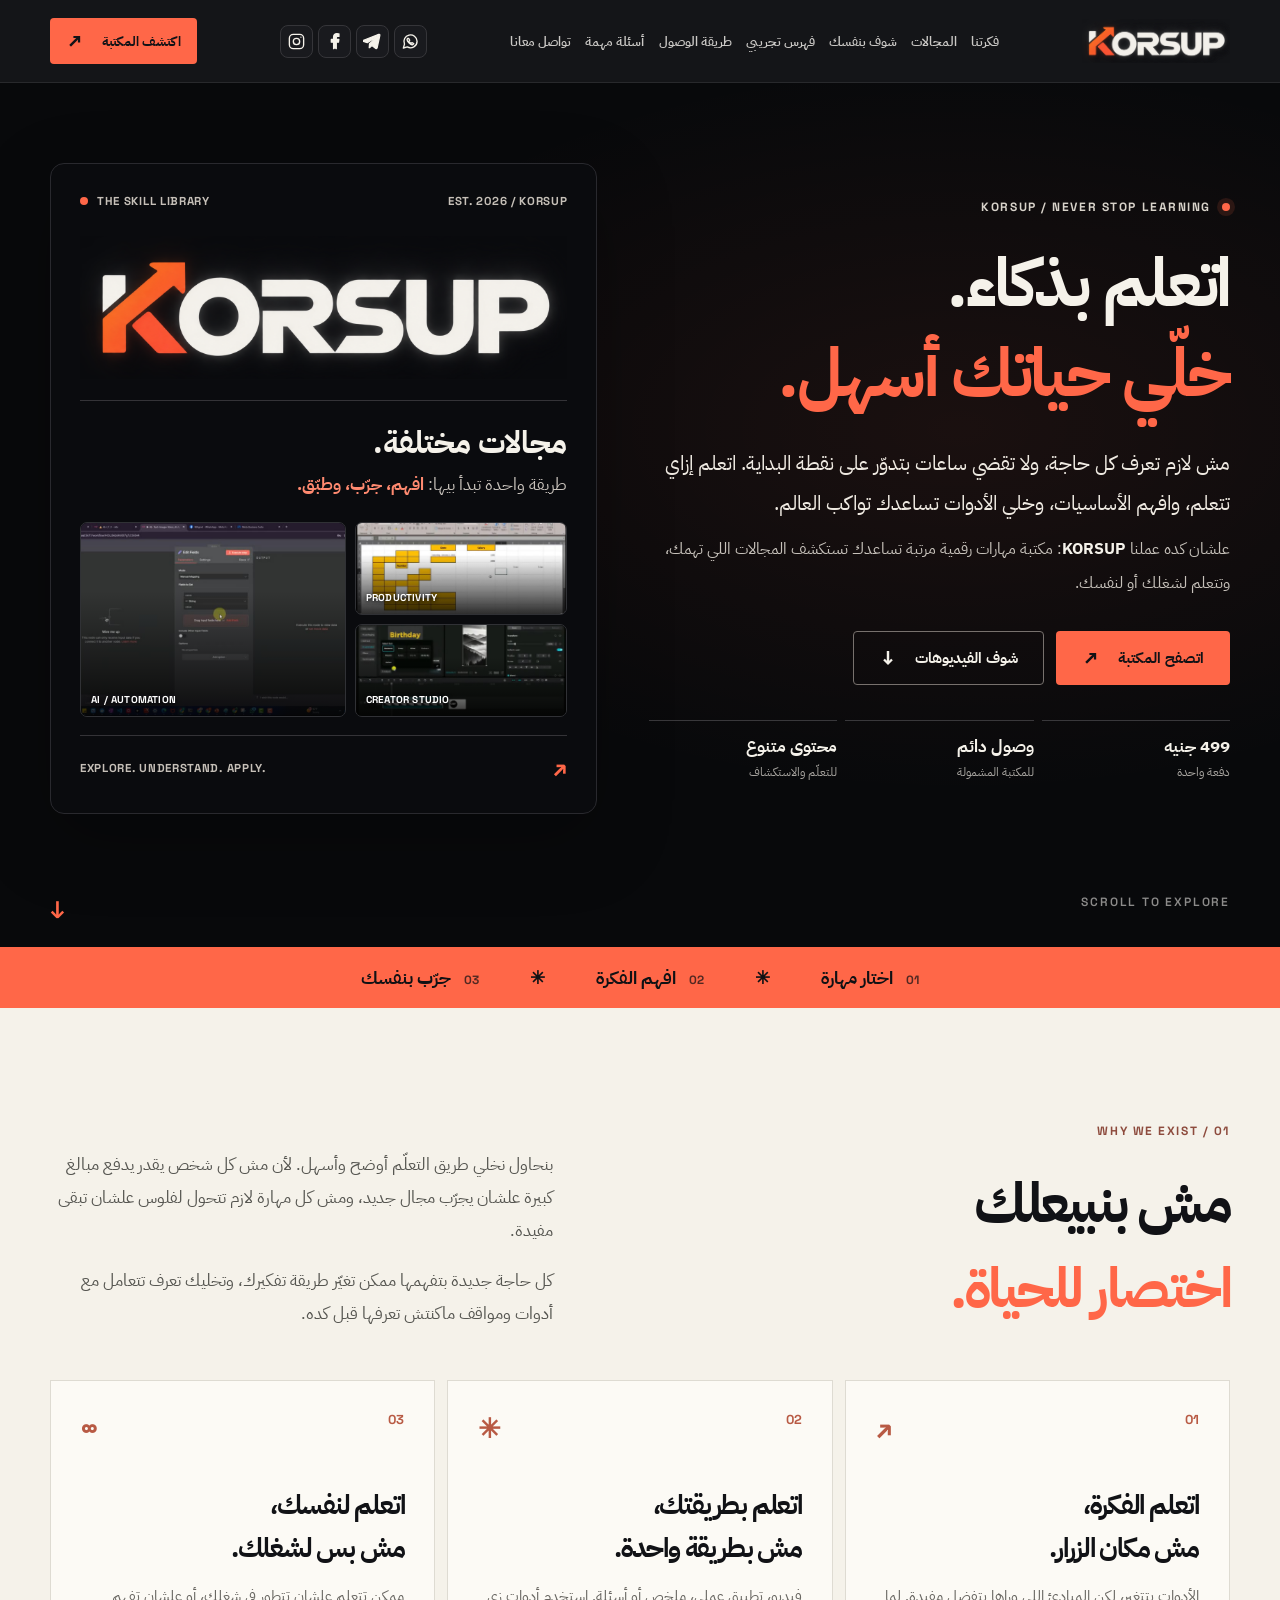
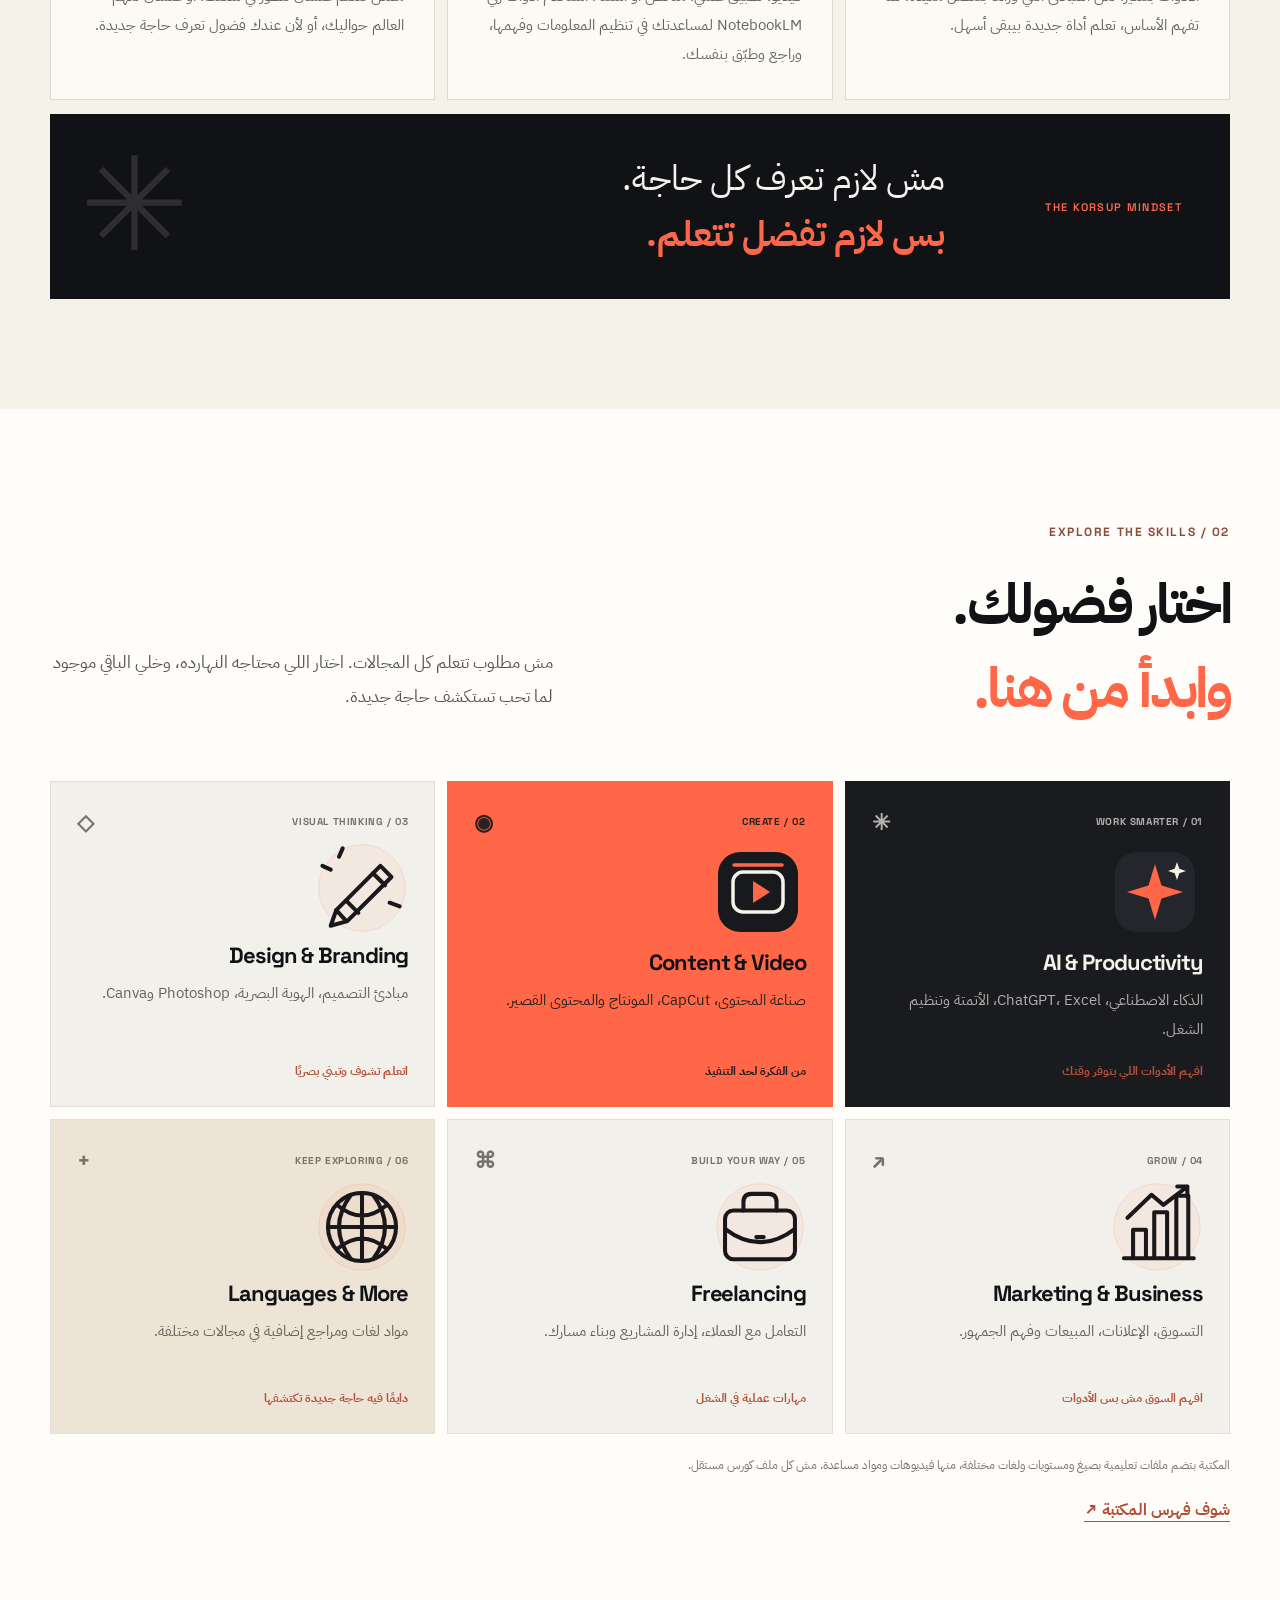
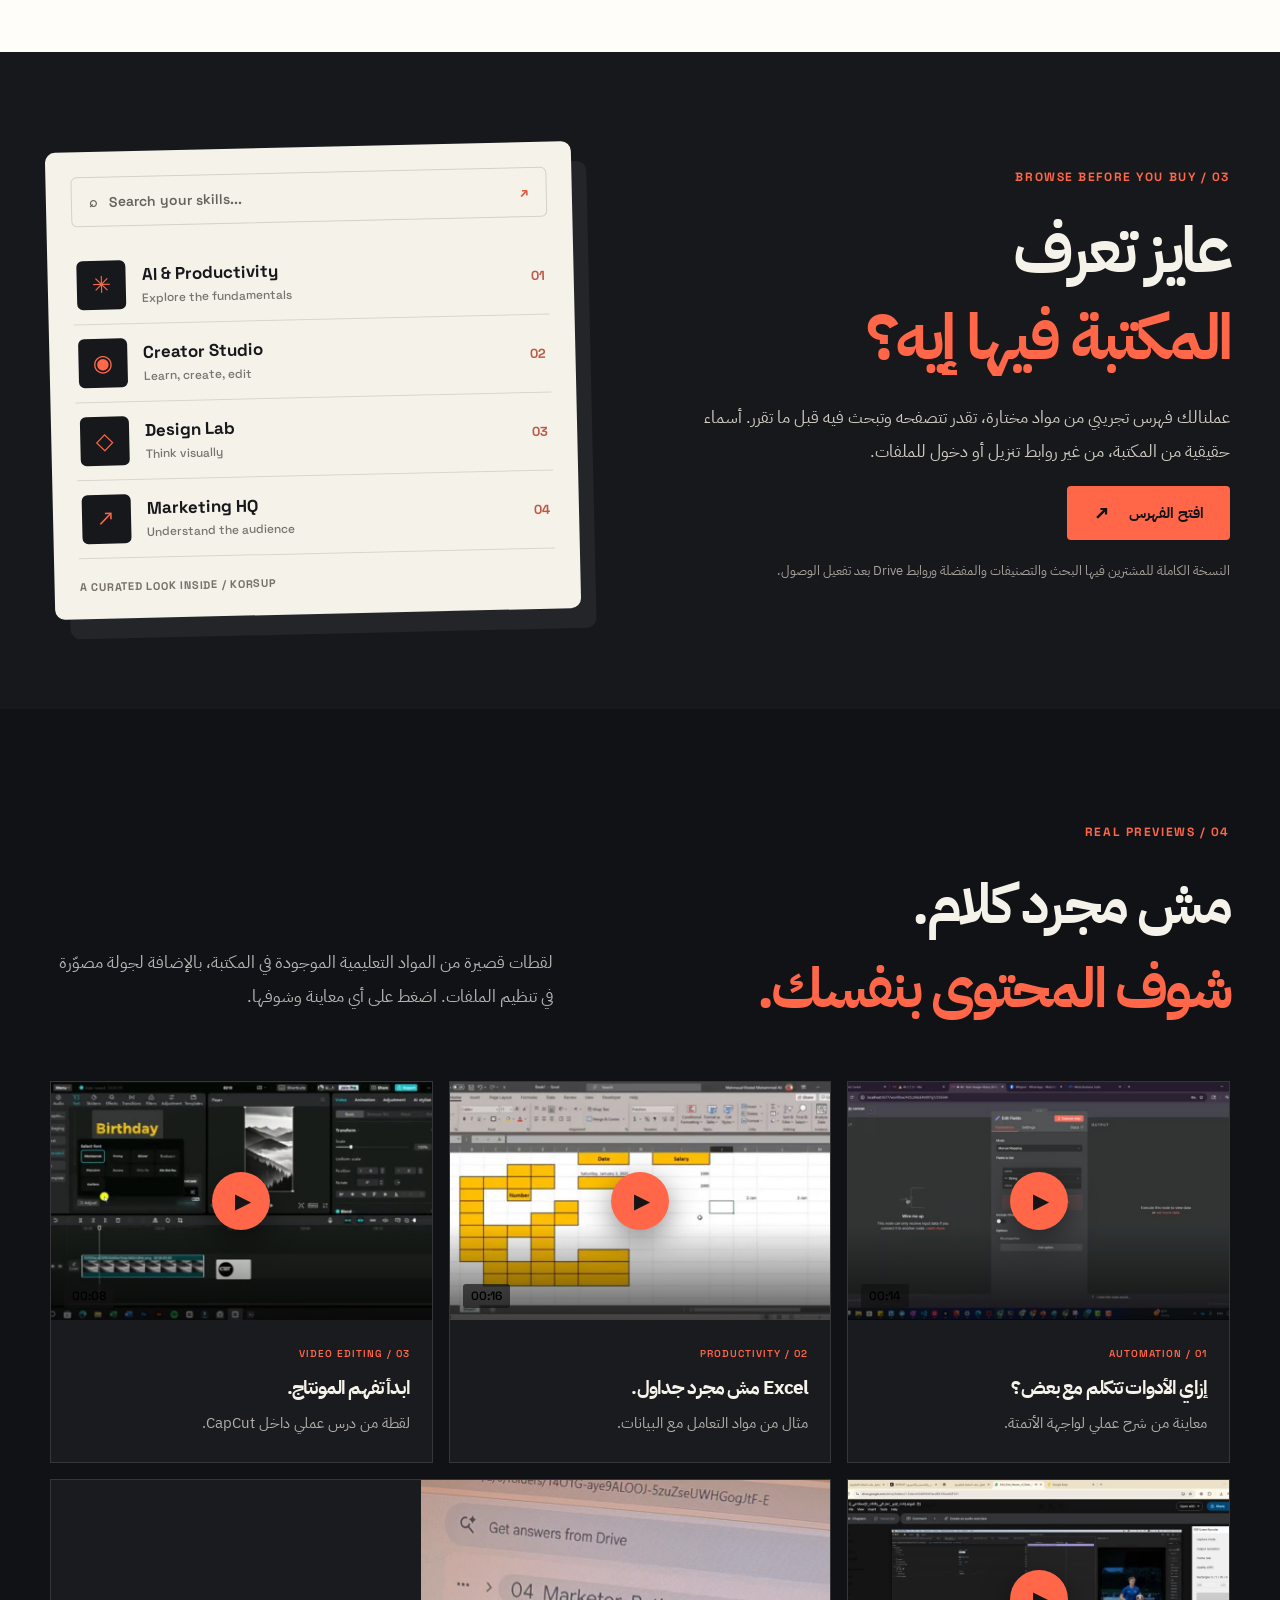
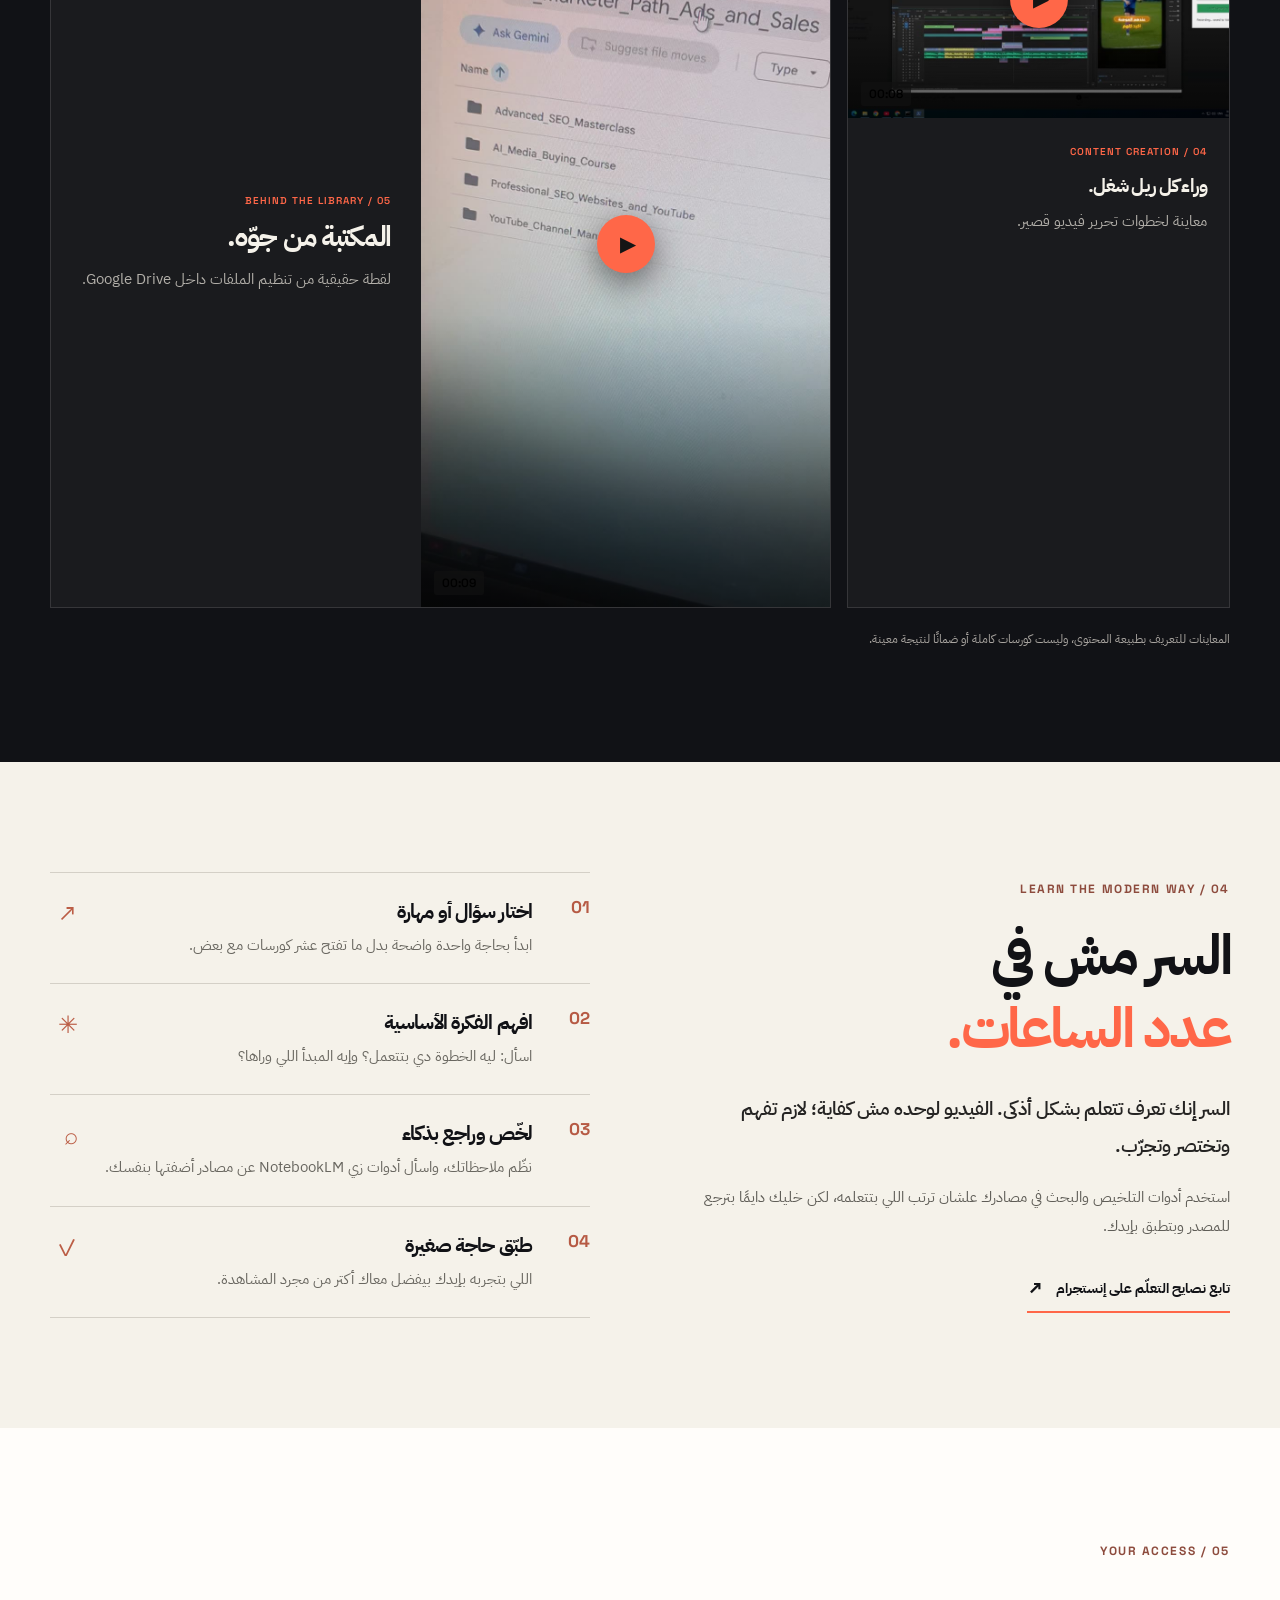
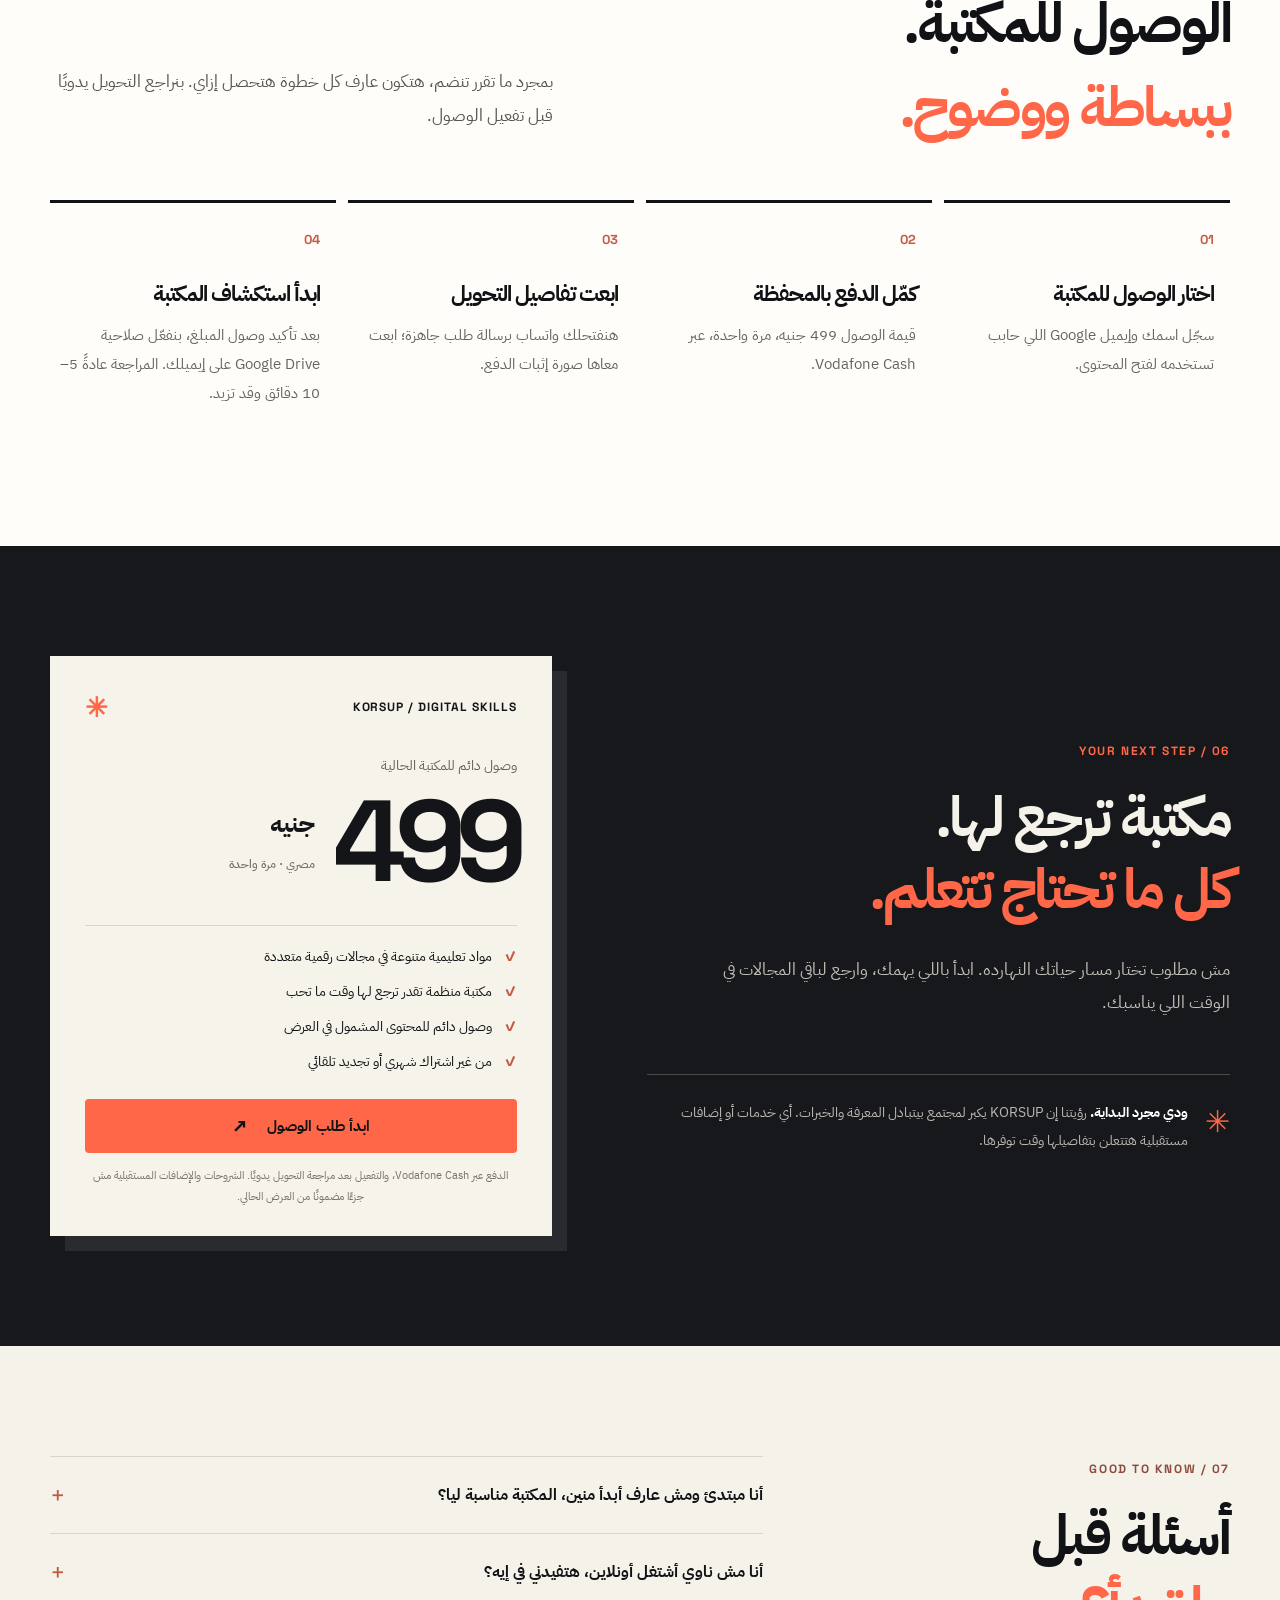
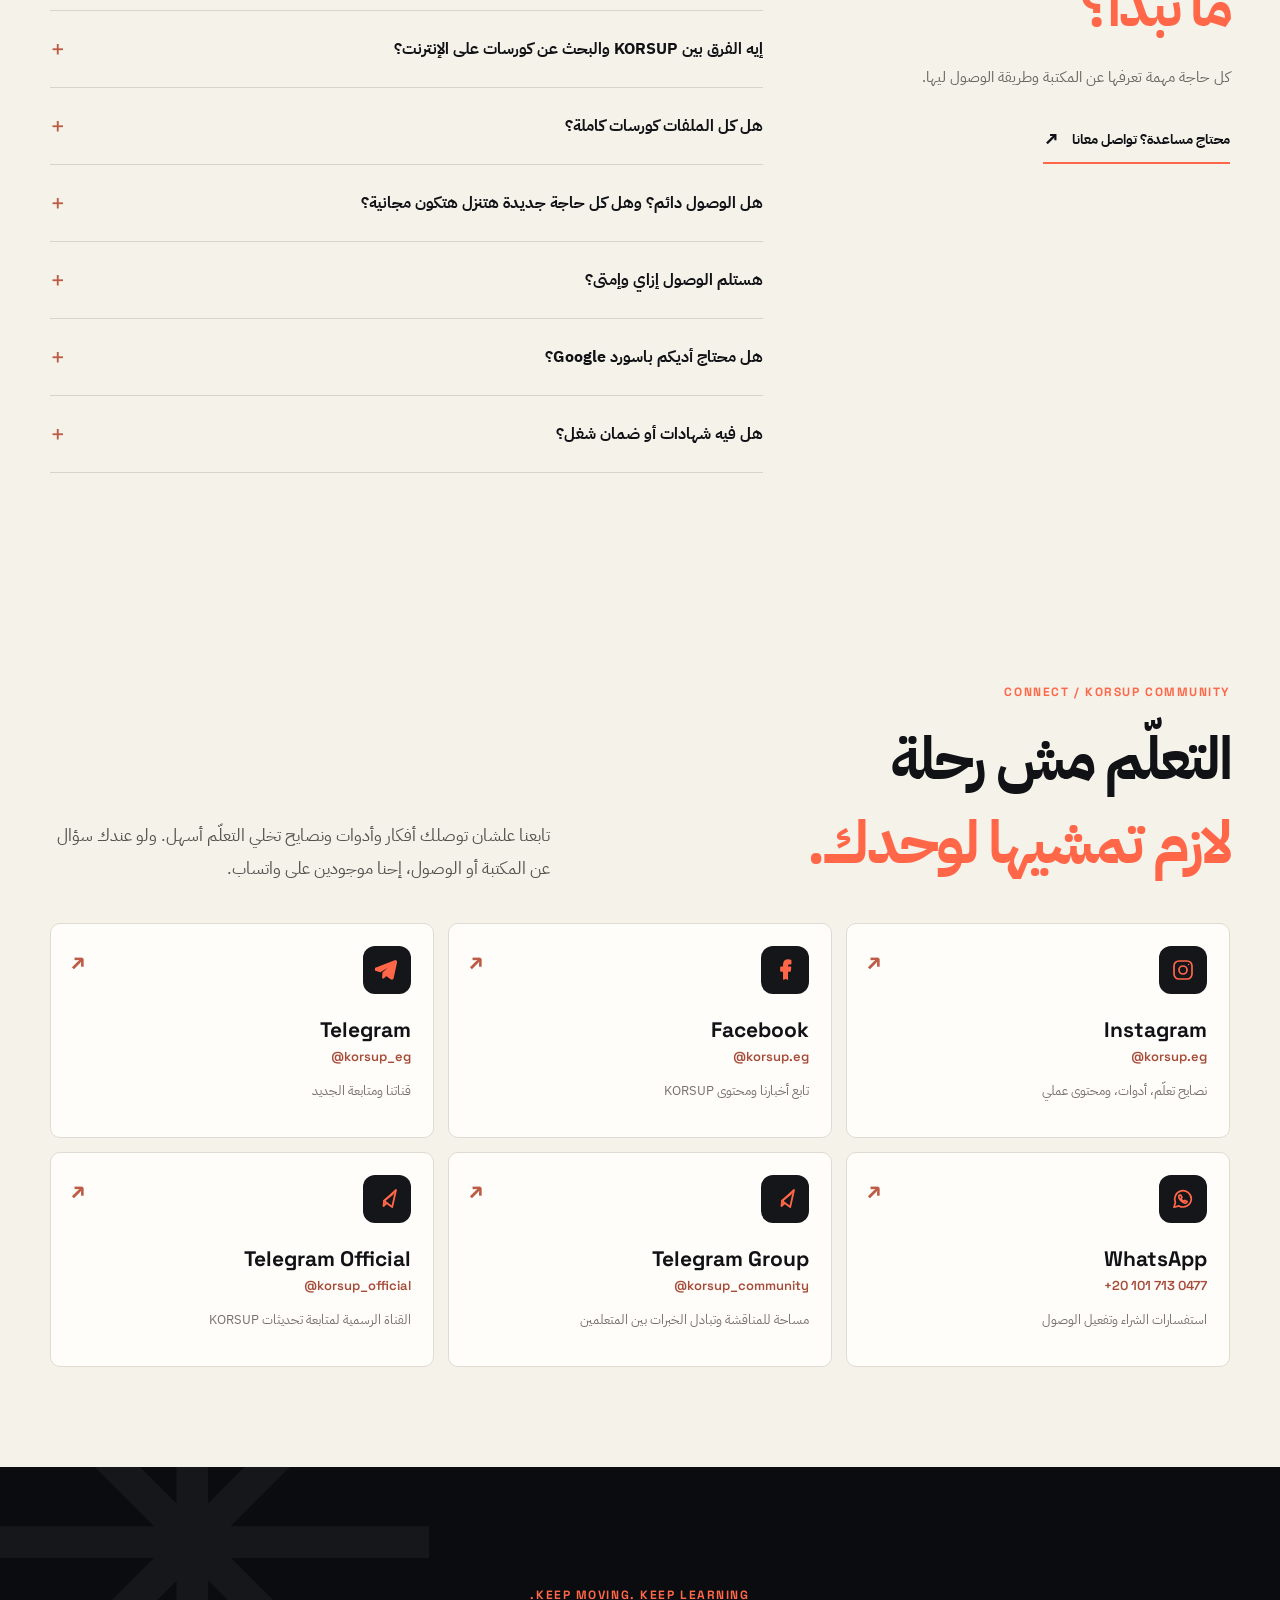
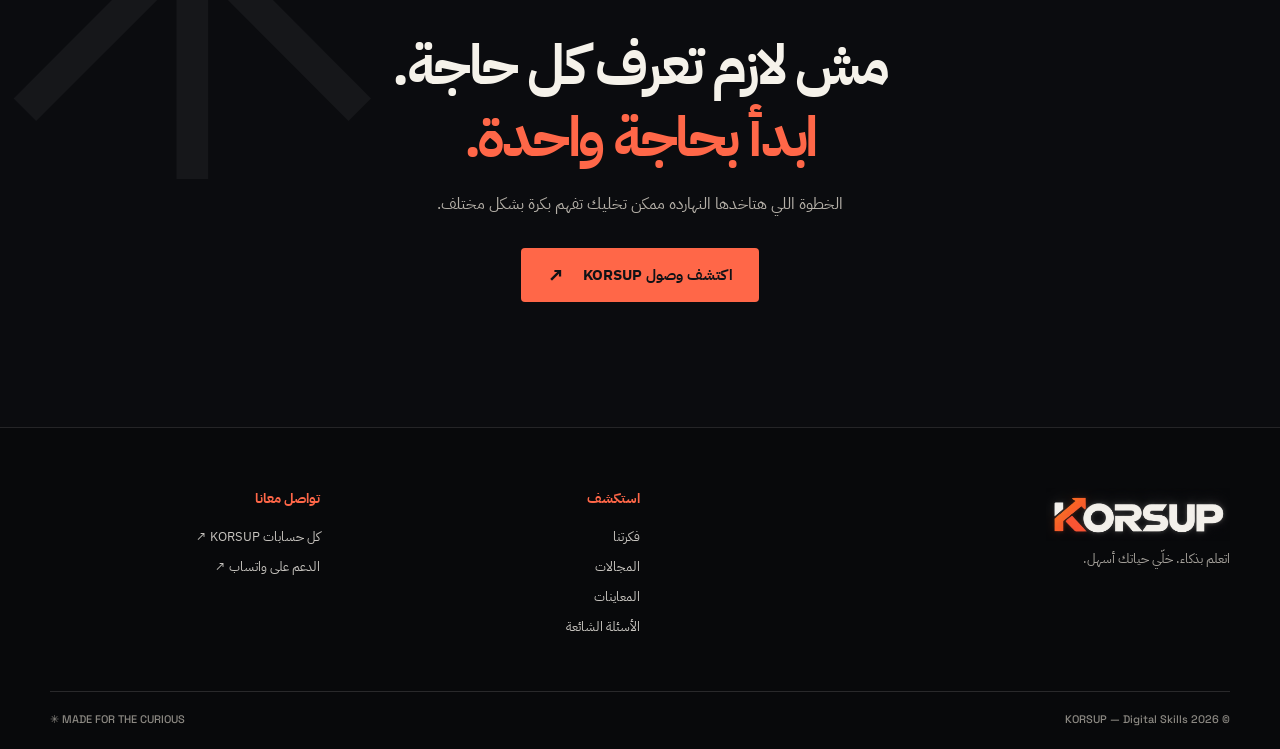
==== commit 20aeb391: "Revise hero actions and section footnote text Updated the hero actions and section footnote in index" ====
--- a/index.html
+++ b/index.html
@@ -34,7 +34,7 @@
 <h1>اتعلم بذكاء.<br/><span>خلّي حياتك أسهل.</span></h1>
 <p class="hero-lead">مش لازم تعرف كل حاجة، ولا تقضي ساعات بتدوّر على نقطة البداية. اتعلم إزاي تتعلم، وافهم الأساسيات، وخلي الأدوات تساعدك تواكب العالم.</p>
 <p class="hero-sub">علشان كده عملنا <strong>KORSUP</strong>: مكتبة مهارات رقمية مرتبة تساعدك تستكشف المجالات اللي تهمك، وتتعلم لشغلك أو لنفسك.</p>
-<div class="hero-actions"><a class="btn btn-hot btn-lg" href="catalog/">اتصفح عينة المكتبة <span aria-hidden="true">↗</span></a><a class="btn btn-outline btn-lg" href="#previews">شوف الفيديوهات <span aria-hidden="true">↓</span></a></div>
+<div class="hero-actions"><a class="btn btn-hot btn-lg" href="catalog/">اتصفح المكتبة <span aria-hidden="true">↗</span></a><a class="btn btn-outline btn-lg" href="#previews">شوف الفيديوهات <span aria-hidden="true">↓</span></a></div>
 <div class="hero-trust"><span><b>499 جنيه</b><small>دفعة واحدة</small></span><span><b>وصول دائم</b><small>للمكتبة المشمولة</small></span><span><b>محتوى متنوع</b><small>للتعلّم والاستكشاف</small></span></div>
 </div>
 <div aria-label="عرض بصري لمجالات مكتبة KORSUP" class="hero-showcase"><div class="showcase-topline"><span><i class="online-dot"></i> THE SKILL LIBRARY</span><span>EST. 2026 / KORSUP</span></div>
@@ -57,9 +57,9 @@
 <article class="field"><div class="field-top"><span>04 / GROW</span><span>↗</span></div><div class="field-icon"><img alt="" height="96" loading="lazy" src="assets/icon_marketing.svg" width="96"/></div><h3>Marketing &amp; Business</h3><p>التسويق، الإعلانات، المبيعات وفهم الجمهور.</p><span class="field-tail">افهم السوق مش بس الأدوات</span></article>
 <article class="field"><div class="field-top"><span>05 / BUILD YOUR WAY</span><span>⌘</span></div><div class="field-icon"><img alt="" height="96" loading="lazy" src="assets/icon_freelance.svg" width="96"/></div><h3>Freelancing</h3><p>التعامل مع العملاء، إدارة المشاريع وبناء مسارك.</p><span class="field-tail">مهارات عملية في الشغل</span></article>
 <article class="field field-bonus"><div class="field-top"><span>06 / KEEP EXPLORING</span><span>+</span></div><div class="field-icon"><img alt="" height="96" loading="lazy" src="assets/icon_language.svg" width="96"/></div><h3>Languages &amp; More</h3><p>مواد لغات ومراجع إضافية في مجالات مختلفة.</p><span class="field-tail">دايمًا فيه حاجة جديدة تكتشفها</span></article>
-</div><p class="section-footnote">المكتبة بتضم ملفات تعليمية بصيغ ومستويات ولغات مختلفة، منها فيديوهات ومواد مساعدة. مش كل ملف كورس مستقل.</p><p class="section-link"><a href="catalog/">شوف أمثلة حقيقية من فهرس المكتبة ↗</a></p>
+</div><p class="section-footnote">المكتبة بتضم ملفات تعليمية بصيغ ومستويات ولغات مختلفة، منها فيديوهات ومواد مساعدة. مش كل ملف كورس مستقل.</p><p class="section-link"><a href="catalog/">شوف فهرس المكتبة ↗</a></p>
 </div></section>
-<section class="catalog-feature" id="catalog"><div class="wrap catalog-feature-grid"><div class="catalog-feature-copy"><span class="kicker kicker-hot">03 / BROWSE BEFORE YOU BUY</span><h2>عايز تعرف<br/><em>المكتبة فيها إيه؟</em></h2><p>عملنالك فهرس تجريبي من مواد مختارة، تقدر تتصفحه وتبحث فيه قبل ما تقرر. أسماء حقيقية من المكتبة، من غير روابط تنزيل أو دخول للملفات.</p><a class="btn btn-hot btn-lg" href="catalog/">افتح الفهرس التجريبي <span aria-hidden="true">↗</span></a><p class="catalog-disclaimer">النسخة الكاملة للمشترين فيها البحث والتصنيفات والمفضلة وروابط Drive بعد تفعيل الوصول.</p></div><div aria-hidden="true" class="catalog-visual"><div class="catalog-visual-top"><span>⌕   Search your skills...</span><b>↗</b></div><div class="catalog-row"><i>✳</i><span><strong>AI &amp; Productivity</strong><small>Explore the fundamentals</small></span><b>01</b></div><div class="catalog-row"><i>◉</i><span><strong>Creator Studio</strong><small>Learn, create, edit</small></span><b>02</b></div><div class="catalog-row"><i>◇</i><span><strong>Design Lab</strong><small>Think visually</small></span><b>03</b></div><div class="catalog-row"><i>↗</i><span><strong>Marketing HQ</strong><small>Understand the audience</small></span><b>04</b></div><div class="catalog-visual-bottom">A CURATED LOOK INSIDE / KORSUP</div></div></div></section><section class="section dark-section" id="previews"><div class="wrap"><div class="section-top"><div><span class="kicker kicker-hot">04 / REAL PREVIEWS</span><h2>مش مجرد كلام.<br/><em>شوف المحتوى بنفسك.</em></h2></div><p class="section-intro">لقطات قصيرة من المواد التعليمية الموجودة في المكتبة، بالإضافة لجولة مصوّرة في تنظيم الملفات. اضغط على أي معاينة وشوفها.</p></div>
+<section class="catalog-feature" id="catalog"><div class="wrap catalog-feature-grid"><div class="catalog-feature-copy"><span class="kicker kicker-hot">03 / BROWSE BEFORE YOU BUY</span><h2>عايز تعرف<br/><em>المكتبة فيها إيه؟</em></h2><p>عملنالك فهرس تجريبي من مواد مختارة، تقدر تتصفحه وتبحث فيه قبل ما تقرر. أسماء حقيقية من المكتبة، من غير روابط تنزيل أو دخول للملفات.</p><a class="btn btn-hot btn-lg" href="catalog/">افتح الفهرس  <span aria-hidden="true">↗</span></a><p class="catalog-disclaimer">النسخة الكاملة للمشترين فيها البحث والتصنيفات والمفضلة وروابط Drive بعد تفعيل الوصول.</p></div><div aria-hidden="true" class="catalog-visual"><div class="catalog-visual-top"><span>⌕   Search your skills...</span><b>↗</b></div><div class="catalog-row"><i>✳</i><span><strong>AI &amp; Productivity</strong><small>Explore the fundamentals</small></span><b>01</b></div><div class="catalog-row"><i>◉</i><span><strong>Creator Studio</strong><small>Learn, create, edit</small></span><b>02</b></div><div class="catalog-row"><i>◇</i><span><strong>Design Lab</strong><small>Think visually</small></span><b>03</b></div><div class="catalog-row"><i>↗</i><span><strong>Marketing HQ</strong><small>Understand the audience</small></span><b>04</b></div><div class="catalog-visual-bottom">A CURATED LOOK INSIDE / KORSUP</div></div></div></section><section class="section dark-section" id="previews"><div class="wrap"><div class="section-top"><div><span class="kicker kicker-hot">04 / REAL PREVIEWS</span><h2>مش مجرد كلام.<br/><em>شوف المحتوى بنفسك.</em></h2></div><p class="section-intro">لقطات قصيرة من المواد التعليمية الموجودة في المكتبة، بالإضافة لجولة مصوّرة في تنظيم الملفات. اضغط على أي معاينة وشوفها.</p></div>
 <div class="video-grid">
 <article class="video-card"><button aria-label="شغّل معاينة الذكاء الاصطناعي والأتمتة" class="video-play" data-title="AI &amp; Automation" data-video="assets/01-automation.mp4" type="button"><img alt="لقطة فعلية من واجهة أتمتة العمل" loading="lazy" src="assets/01-automation.jpg"/><span class="video-overlay"><span class="play-circle">▶</span><span class="video-time">00:14</span></span></button><div class="video-details"><span>01 / AUTOMATION</span><h3>إزاي الأدوات تتكلم مع بعض؟</h3><p>معاينة من شرح عملي لواجهة الأتمتة.</p></div></article>
 <article class="video-card"><button aria-label="شغّل معاينة Excel" class="video-play" data-title="Excel &amp; Productivity" data-video="assets/02-excel.mp4" type="button"><img alt="لقطة فعلية من درس Microsoft Excel" loading="lazy" src="assets/02-excel.jpg"/><span class="video-overlay"><span class="play-circle">▶</span><span class="video-time">00:16</span></span></button><div class="video-details"><span>02 / PRODUCTIVITY</span><h3>Excel مش مجرد جداول.</h3><p>مثال من مواد التعامل مع البيانات.</p></div></article>
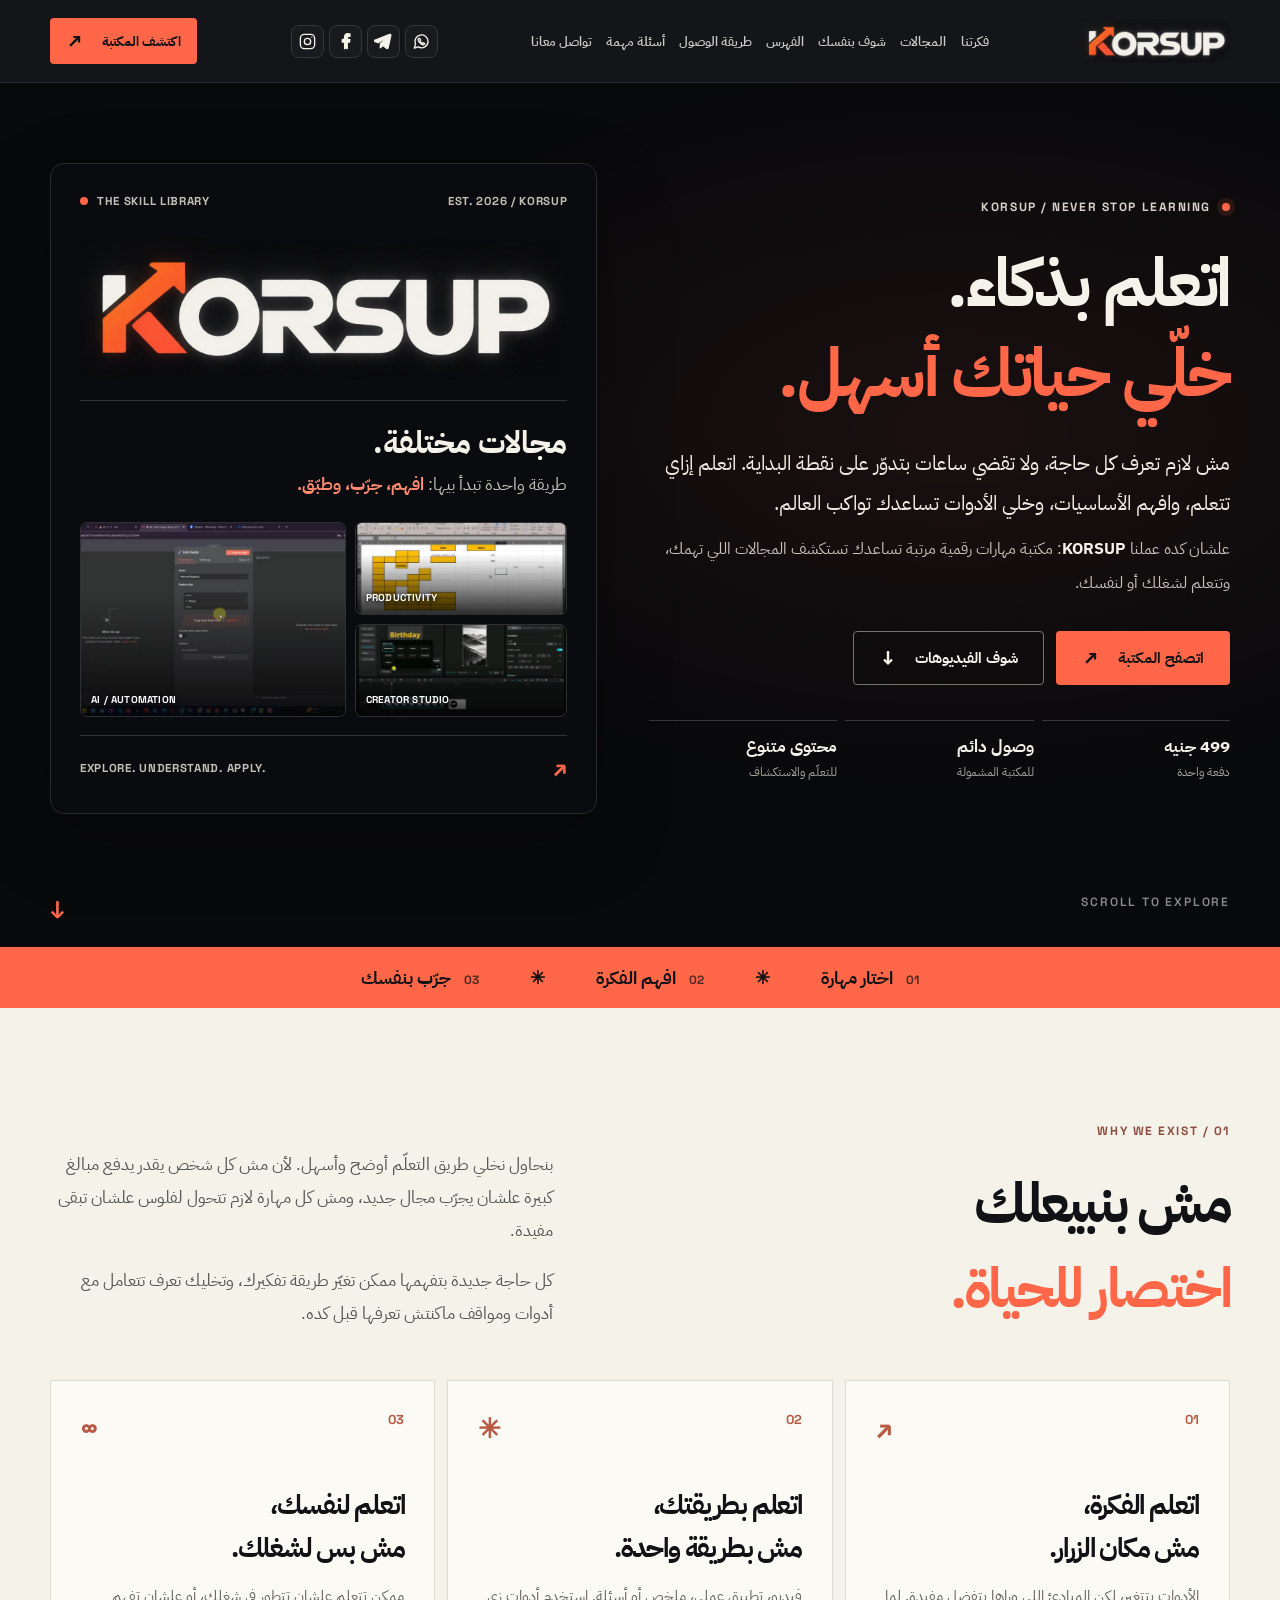
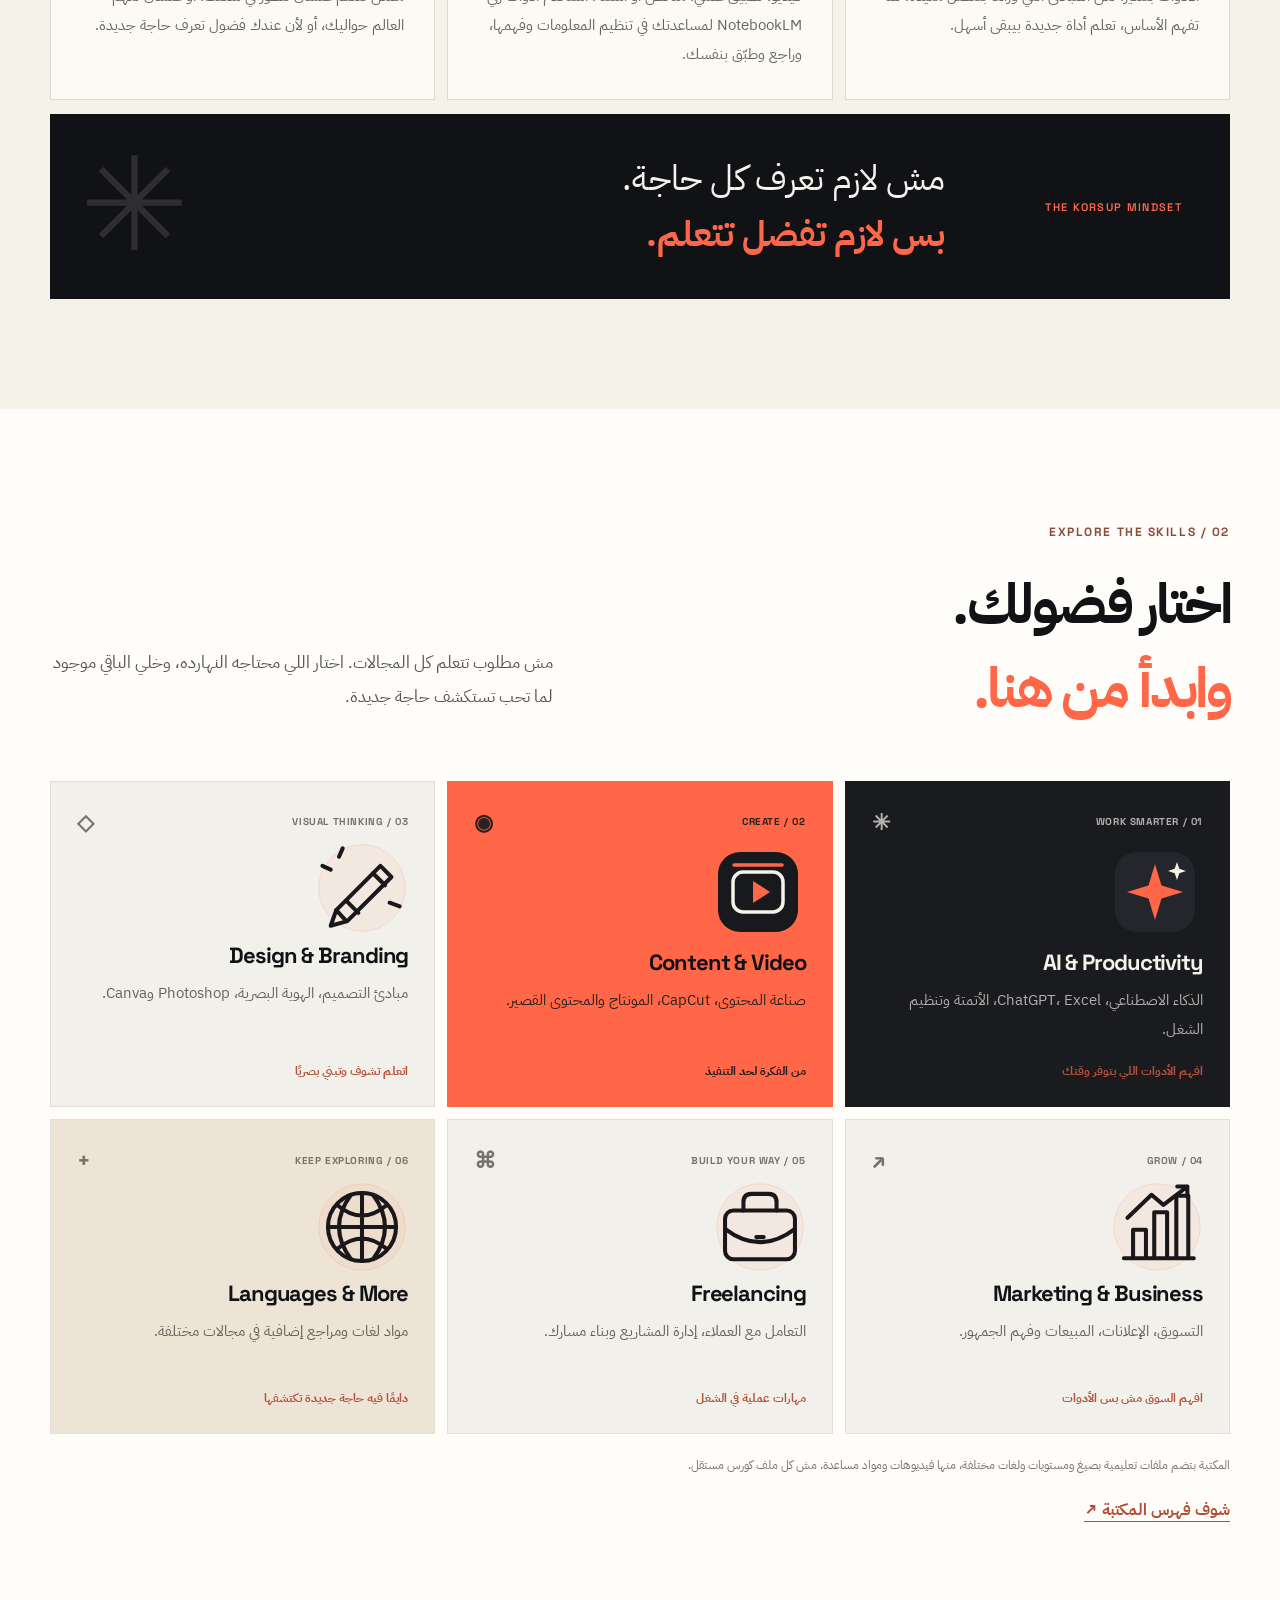
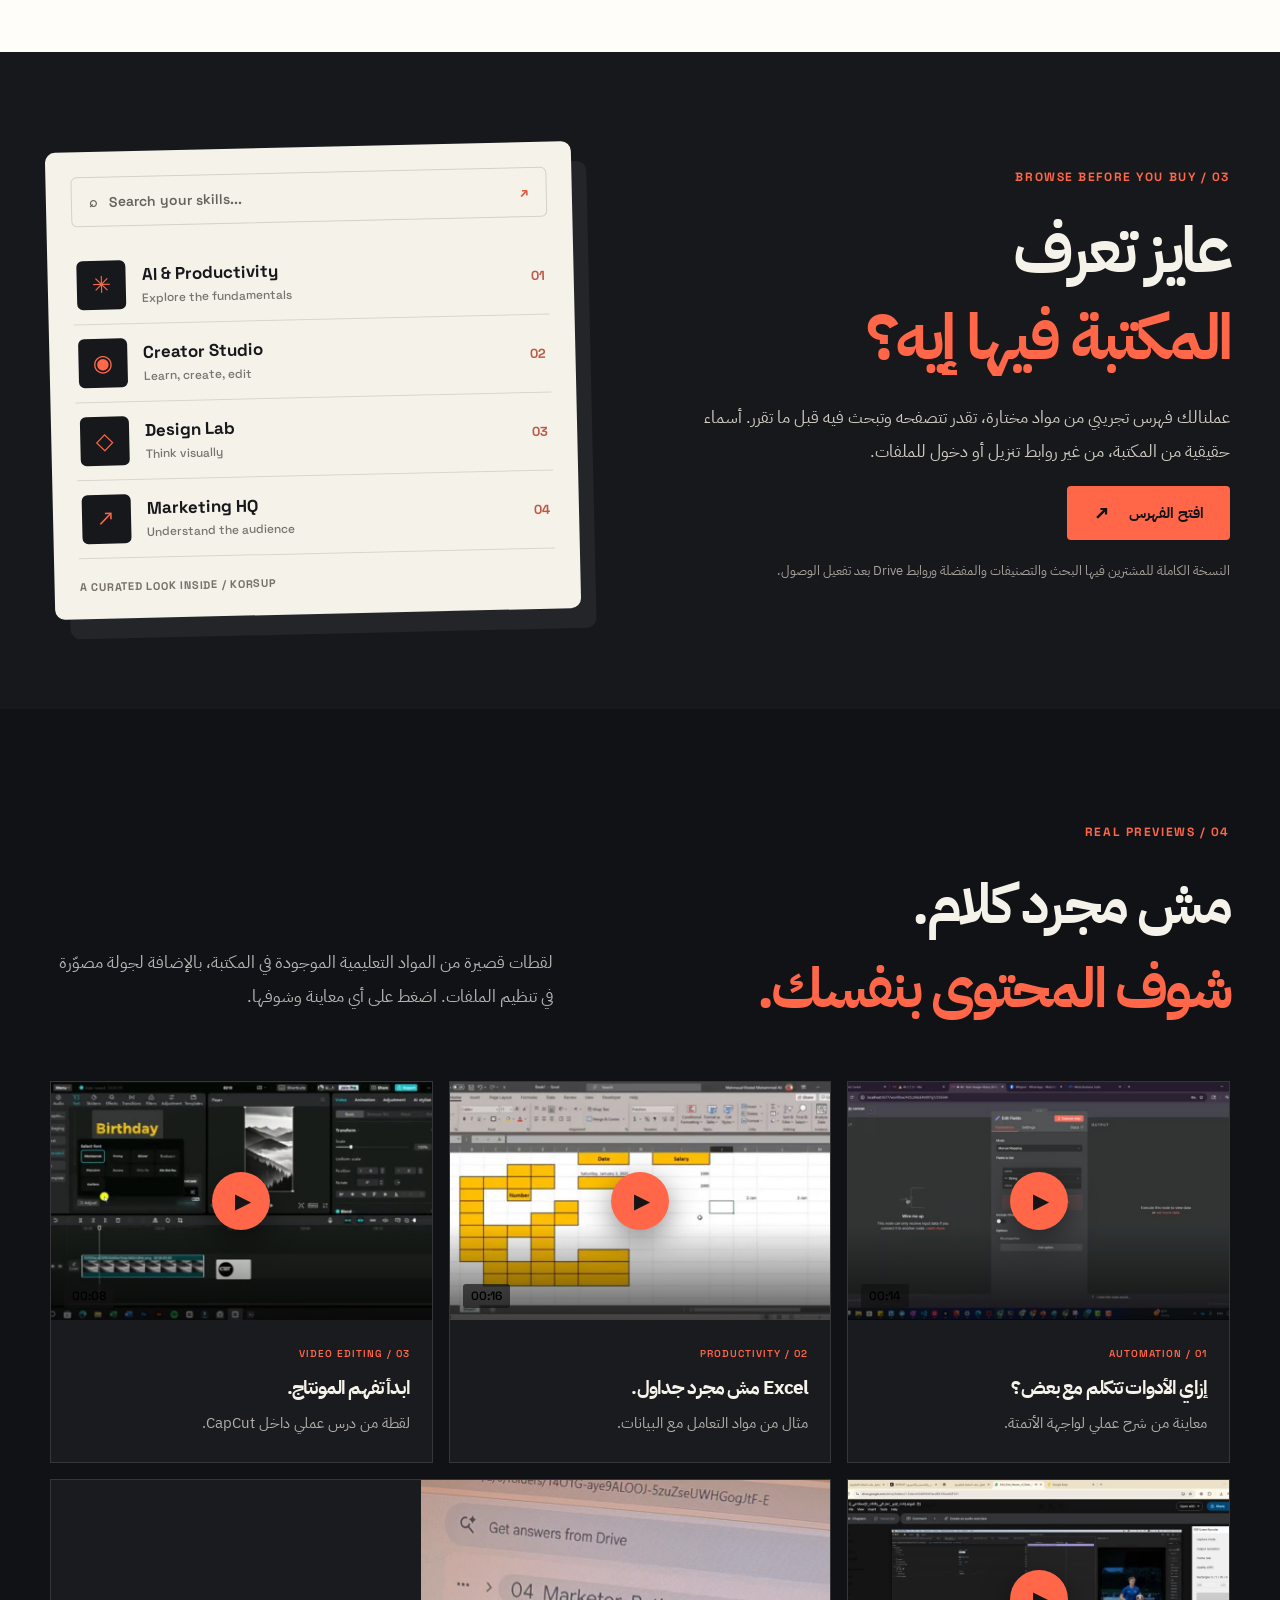
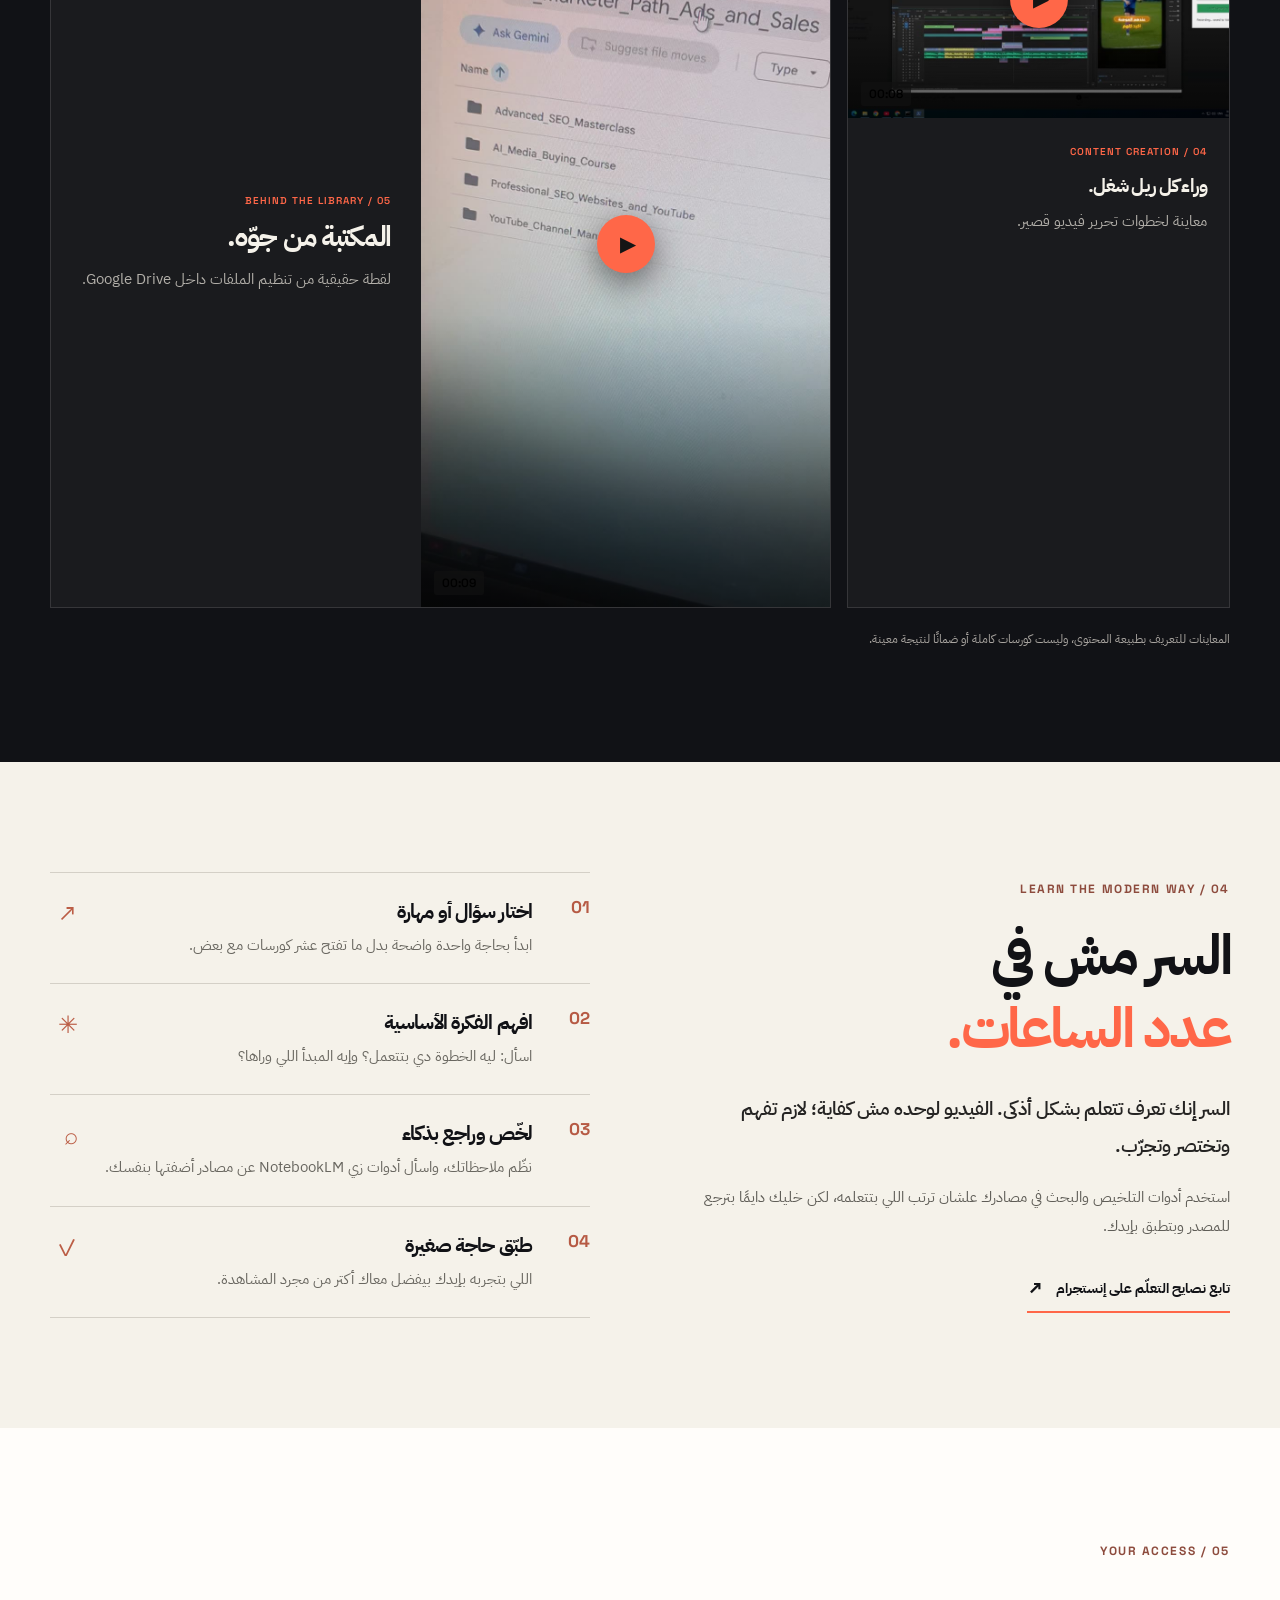
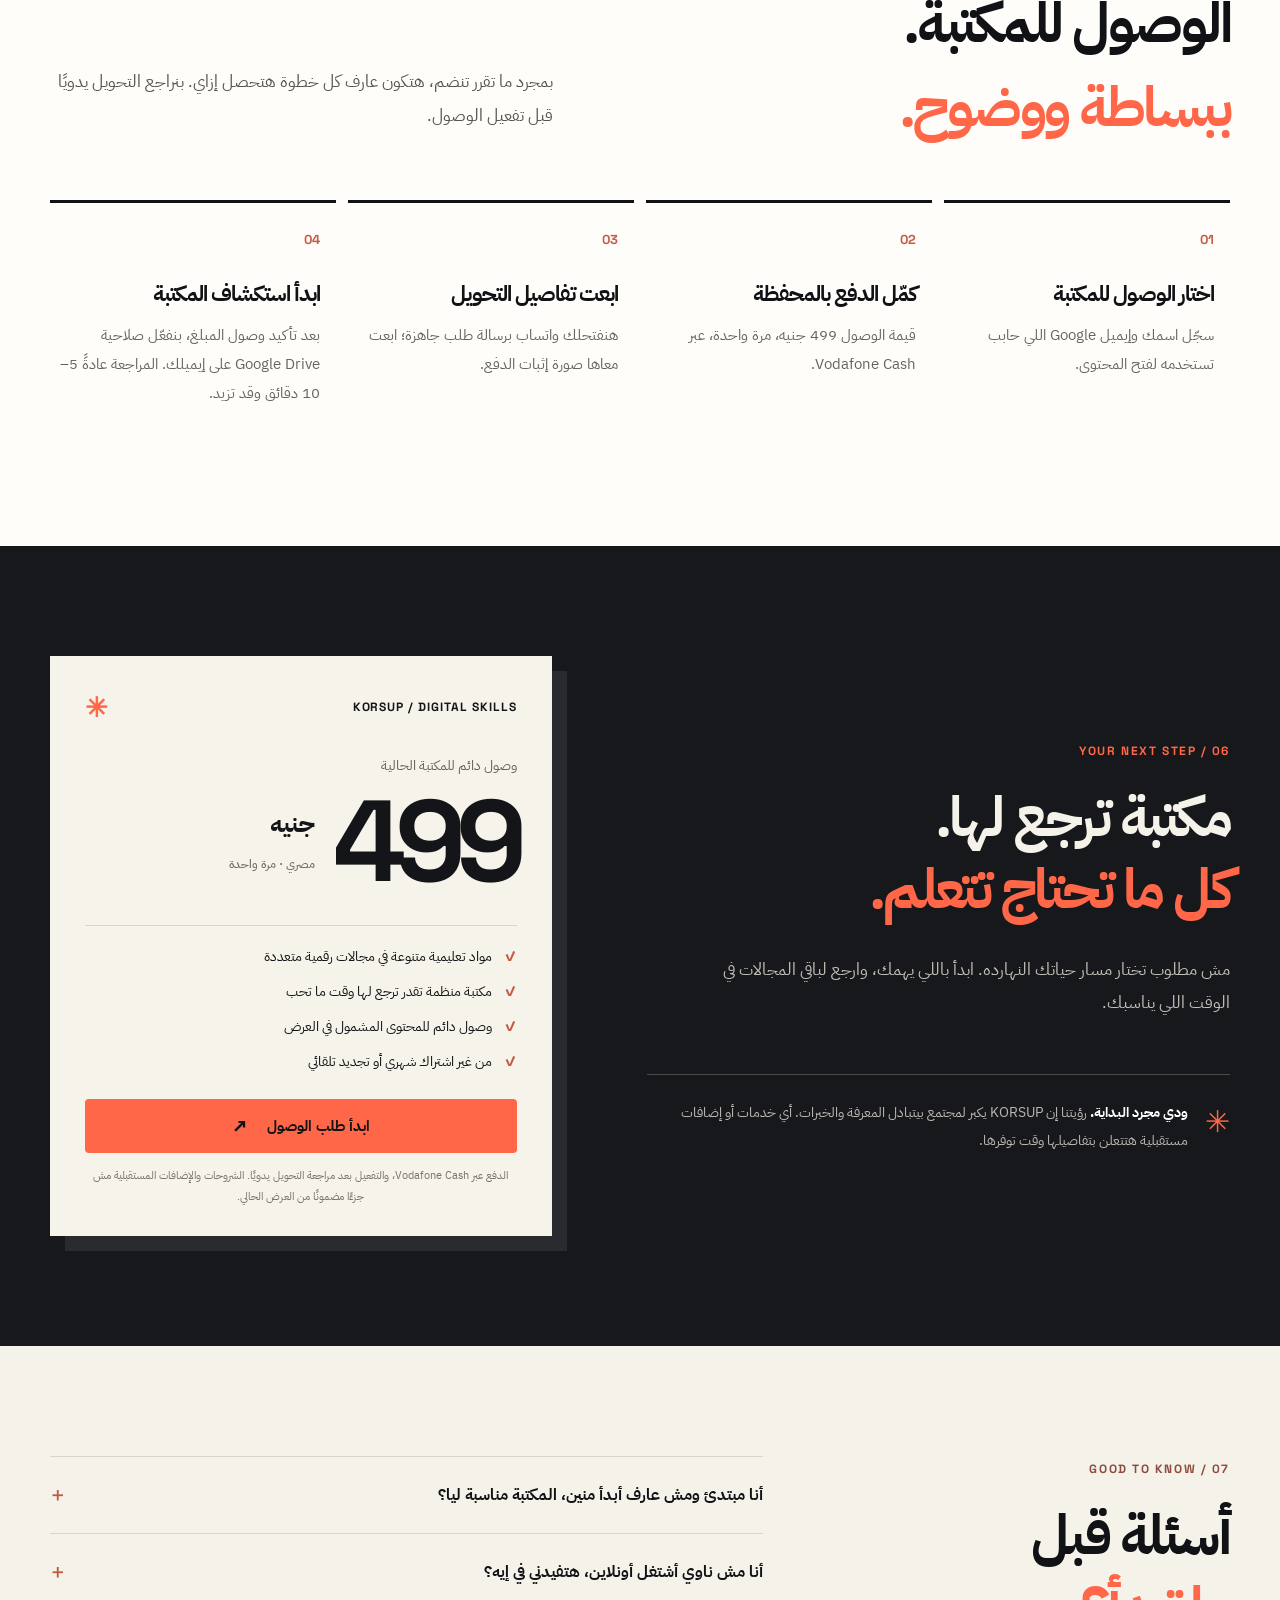
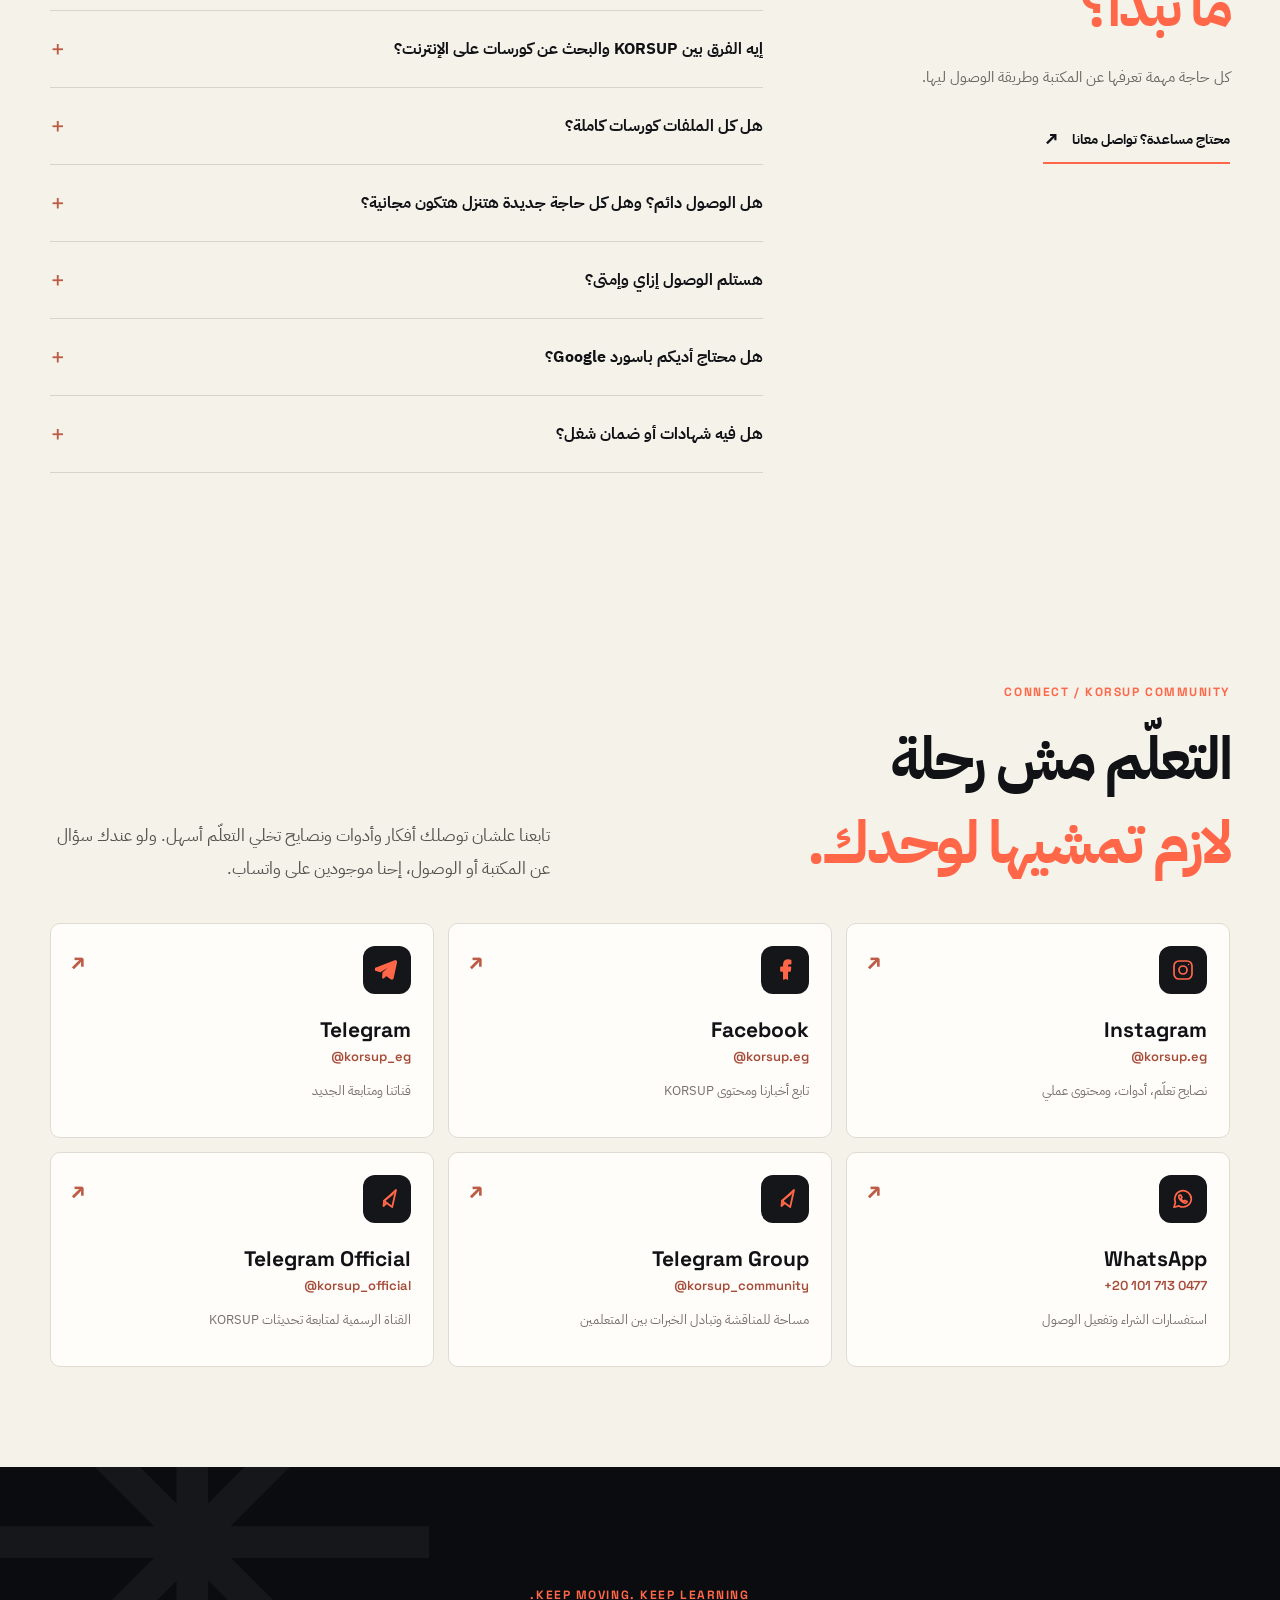
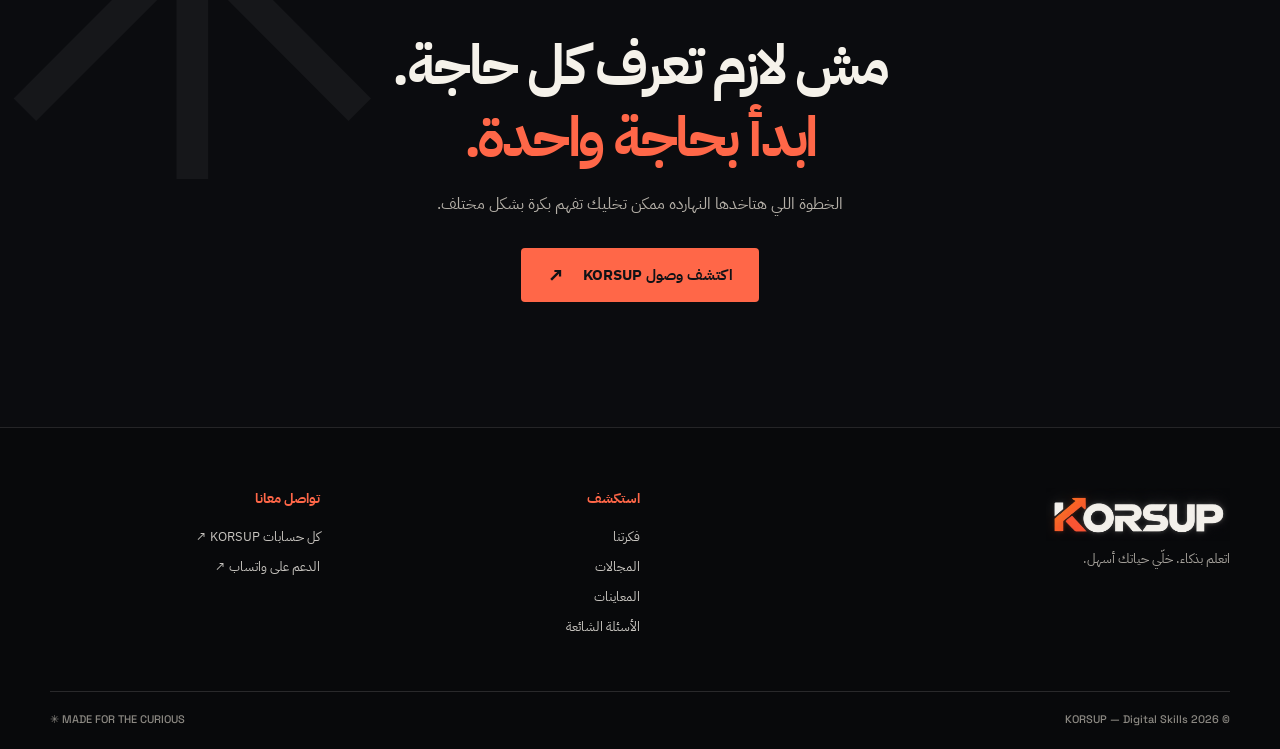
==== commit cf87a56d: "Update navigation links in index.html" ====
--- a/index.html
+++ b/index.html
@@ -23,7 +23,7 @@
 <div aria-hidden="true" class="scroll-line" id="scrollLine"></div>
 <header class="site-header" id="siteHeader"><div class="wrap nav-wrap">
 <a aria-label="KORSUP — الرئيسية" class="logo-link" href="#top"><img alt="KORSUP — Digital Skills" src="assets/korsup-logo-transparent.png"/></a>
-<nav aria-label="القائمة الرئيسية" class="nav-links"><a href="#story">فكرتنا</a><a href="#fields">المجالات</a><a href="#previews">شوف بنفسك</a><a href="catalog/">فهرس تجريبي</a><a href="#how">طريقة الوصول</a><a href="#questions">أسئلة مهمة</a><a href="#contact">تواصل معانا</a></nav>
+<nav aria-label="القائمة الرئيسية" class="nav-links"><a href="#story">فكرتنا</a><a href="#fields">المجالات</a><a href="#previews">شوف بنفسك</a><a href="catalog/">الفهرس</a><a href="#how">طريقة الوصول</a><a href="#questions">أسئلة مهمة</a><a href="#contact">تواصل معانا</a></nav>
 <div aria-label="تابع KORSUP على السوشيال ميديا" class="header-social"><a aria-label="KORSUP على Instagram" class="social-icon" href="https://www.instagram.com/korsup.eg/" rel="noopener noreferrer" target="_blank" title="Instagram"><svg aria-hidden="true" fill="none" height="19" stroke="currentColor" stroke-linecap="round" stroke-linejoin="round" stroke-width="1.7" viewbox="0 0 24 24" width="19"><rect height="18" rx="5" width="18" x="3" y="3"></rect><circle cx="12" cy="12" r="4"></circle><circle cx="17.6" cy="6.5" fill="currentColor" r=".8" stroke="none"></circle></svg></a><a aria-label="KORSUP على Facebook" class="social-icon" href="https://www.facebook.com/korsup.eg/" rel="noopener noreferrer" target="_blank" title="Facebook"><svg aria-hidden="true" fill="currentColor" height="19" stroke="currentColor" stroke-linecap="round" stroke-linejoin="round" stroke-width="1.7" viewbox="0 0 24 24" width="19"><path d="M14.2 21v-8.2H17l.45-3.4h-3.25V7.25c0-.98.28-1.65 1.68-1.65H17.6V2.55A23.3 23.3 0 0 0 15.1 2c-2.5 0-4.2 1.5-4.2 4.35V9.4H8v3.4h2.9V21"></path></svg></a><a aria-label="KORSUP على Telegram" class="social-icon" href="https://t.me/korsup_eg" rel="noopener noreferrer" target="_blank" title="Telegram"><svg aria-hidden="true" fill="currentColor" height="19" stroke="currentColor" stroke-linecap="round" stroke-linejoin="round" stroke-width="1.7" viewbox="0 0 24 24" width="19"><path d="m21.2 3.6-3.6 16.8c-.27 1.2-.98 1.5-1.98.94l-5.48-4.04-2.65 2.55c-.29.3-.54.54-1.1.54l.39-5.57L17 5.6c.44-.39-.1-.61-.68-.23L3.7 13.3l-5.45-1.7c-1.18-.37-1.2-1.18.25-1.75L19.8 1.63c.98-.36 1.84.24 1.4 1.97Z" transform="translate(2.1 1.5) scale(.9)"></path></svg></a><a aria-label="KORSUP على WhatsApp" class="social-icon" href="https://wa.me/201017130477" rel="noopener noreferrer" target="_blank" title="WhatsApp"><svg aria-hidden="true" fill="none" height="19" stroke="currentColor" stroke-linecap="round" stroke-linejoin="round" stroke-width="1.7" viewbox="0 0 24 24" width="19"><path d="M20.3 11.6a8.3 8.3 0 0 1-12.3 7.3L3 20.2l1.4-4.9a8.3 8.3 0 1 1 15.9-3.7Z"></path><path d="M8.4 8.1c-.5.5-.8 1.1-.7 1.7.2 2.5 3.7 5.9 6.2 6.3.7.1 1.3-.3 1.8-.8l.4-.7-2.3-1.2-.9 1c-1.3-.6-2.3-1.6-2.9-2.9l1-1-1.2-2.3Z"></path></svg></a></div><a class="btn btn-hot nav-cta" href="#access">اكتشف المكتبة <span aria-hidden="true">↗</span></a>
 <button aria-label="ابدأ شراء وصول KORSUP مقابل 499 جنيه" class="btn btn-hot mobile-buy-cta" id="openCheckoutMobile" type="button">اشتري الآن</button>
 <button aria-controls="mobileNav" aria-expanded="false" aria-label="فتح القائمة" class="menu-toggle" id="menuToggle" type="button"><span></span><span></span><span></span></button>
